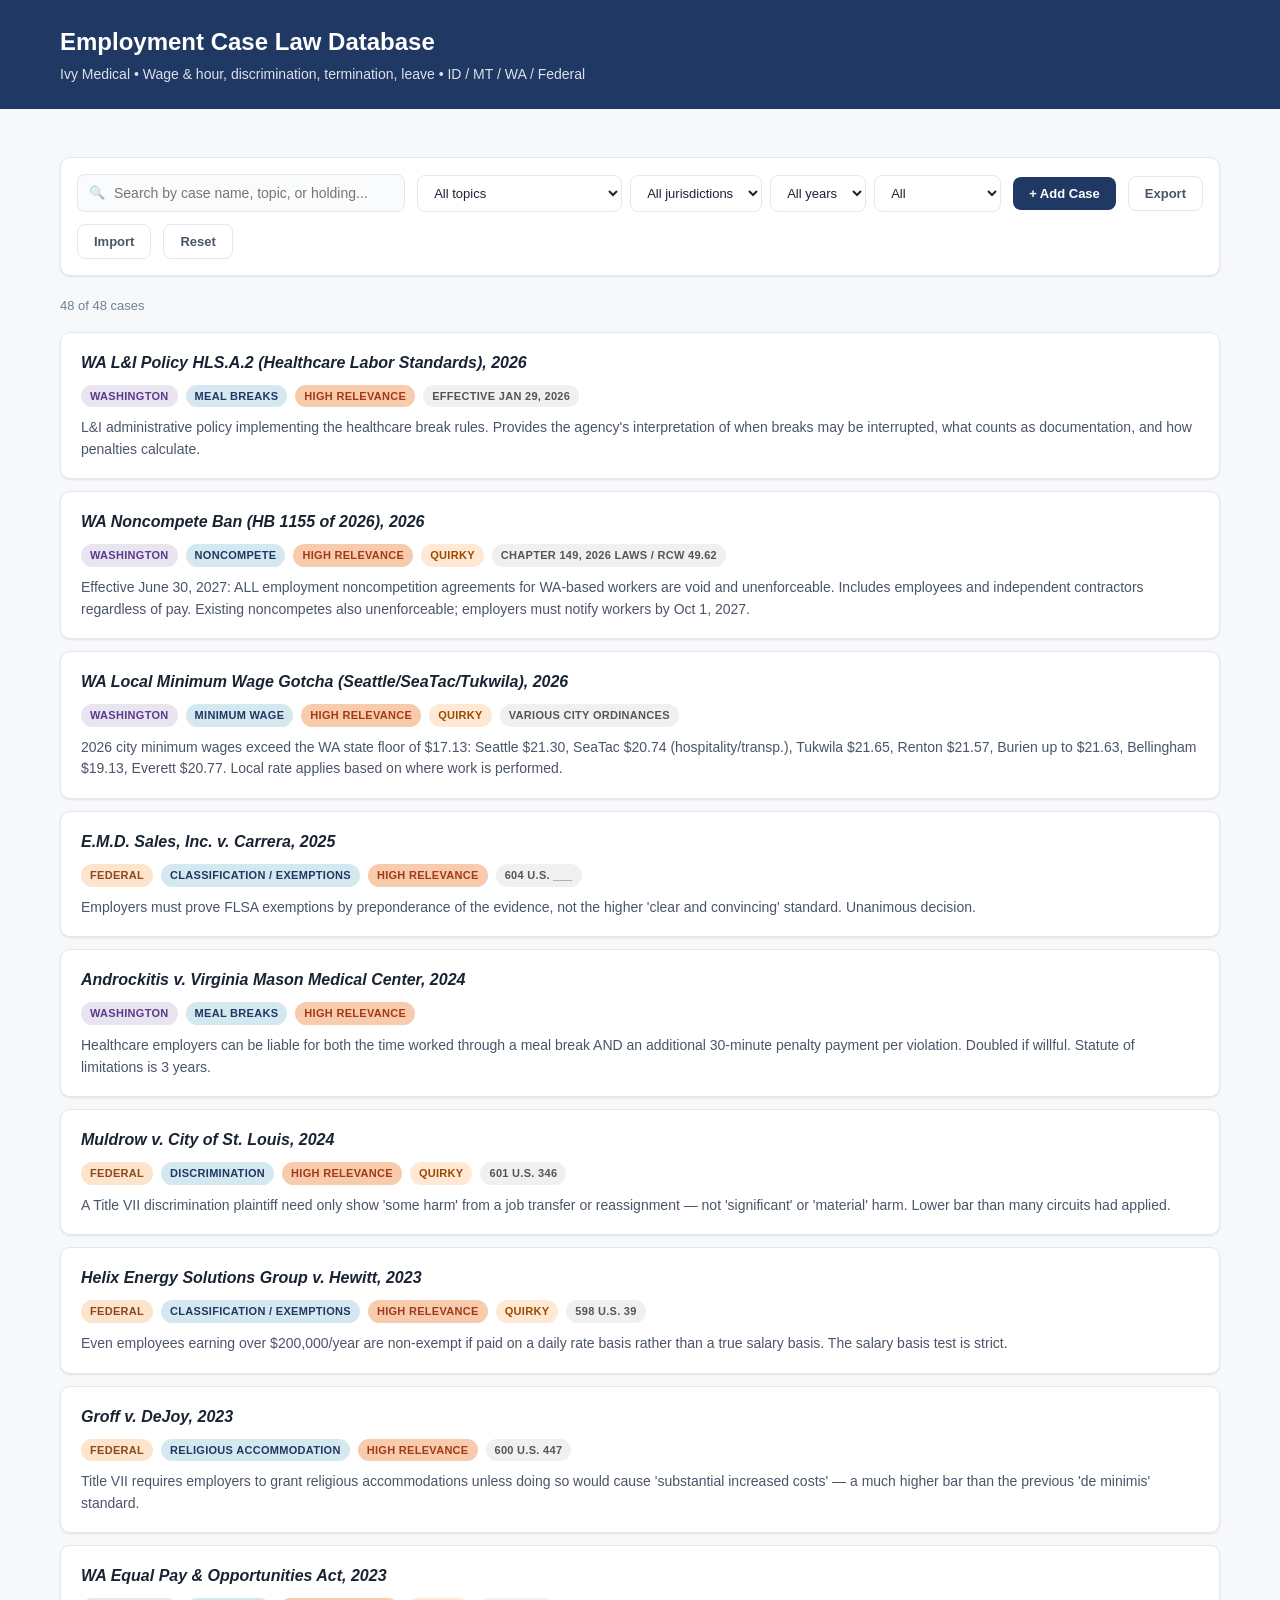
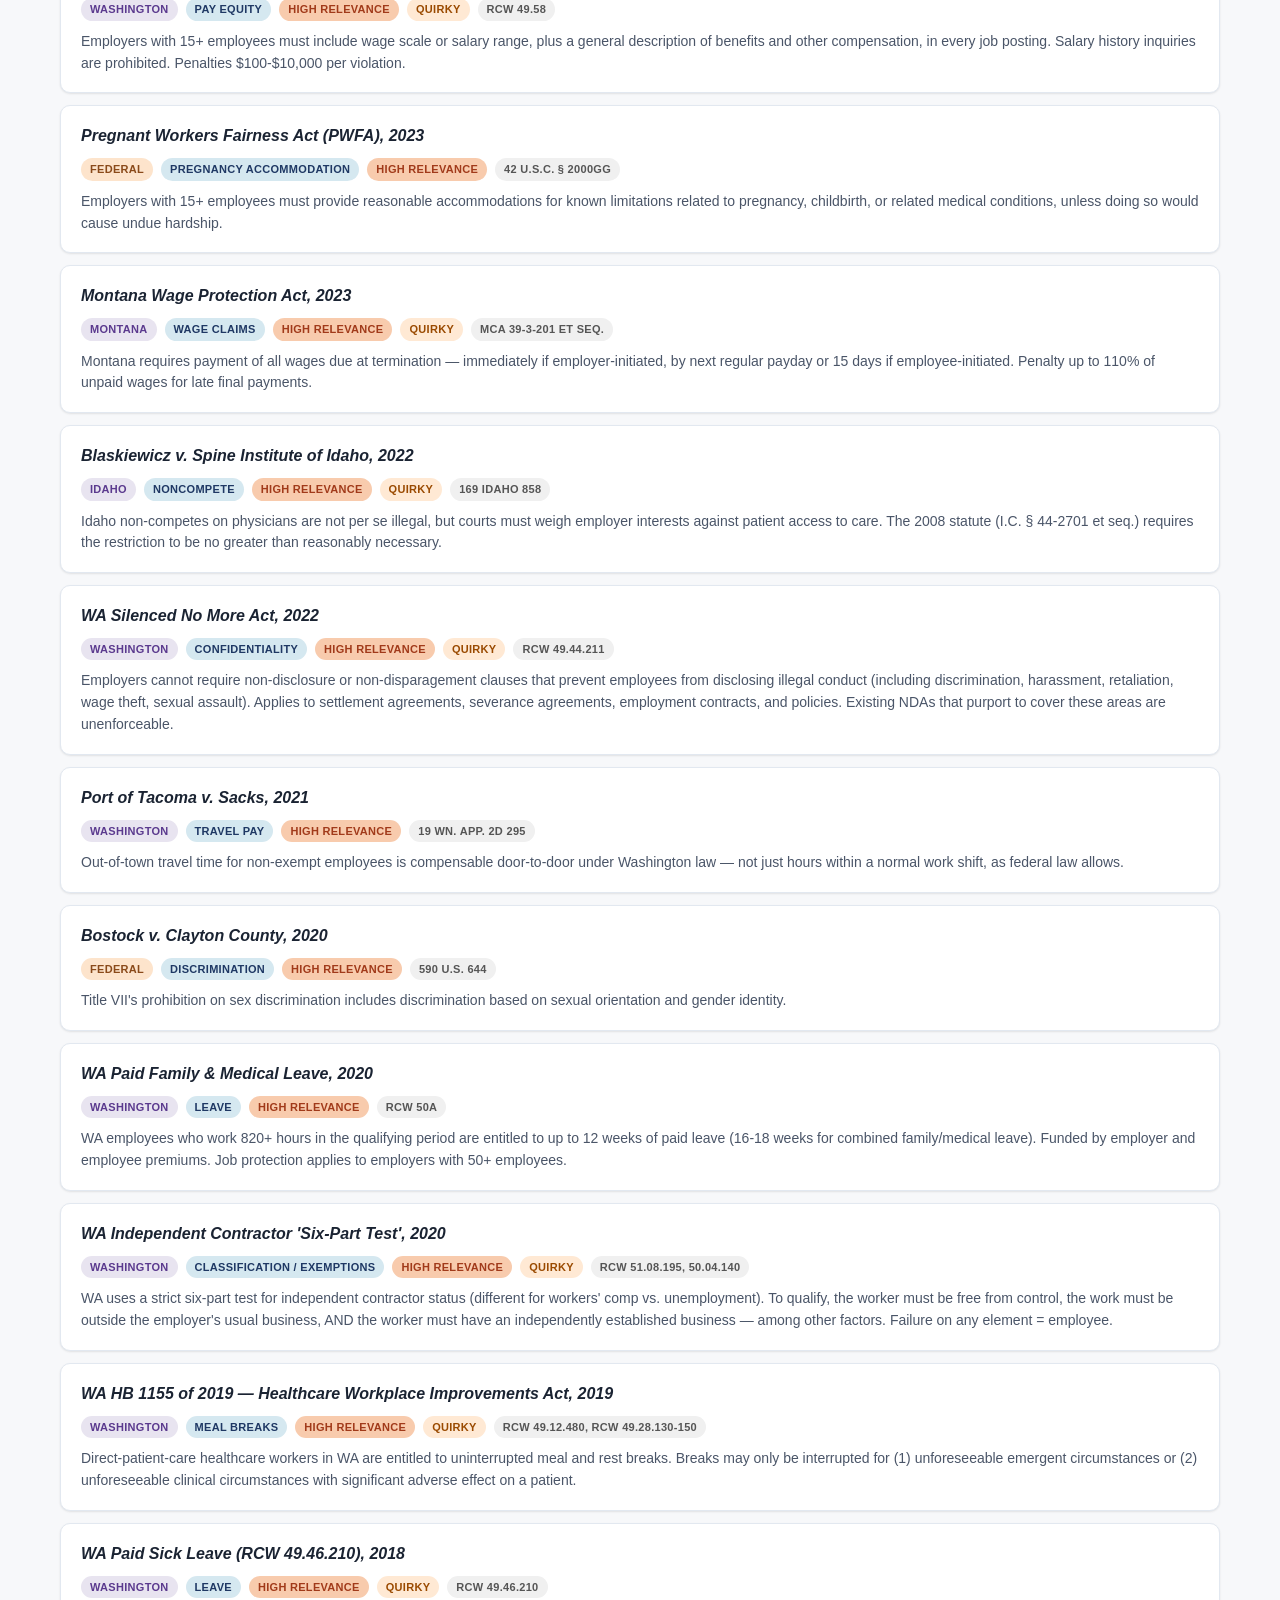
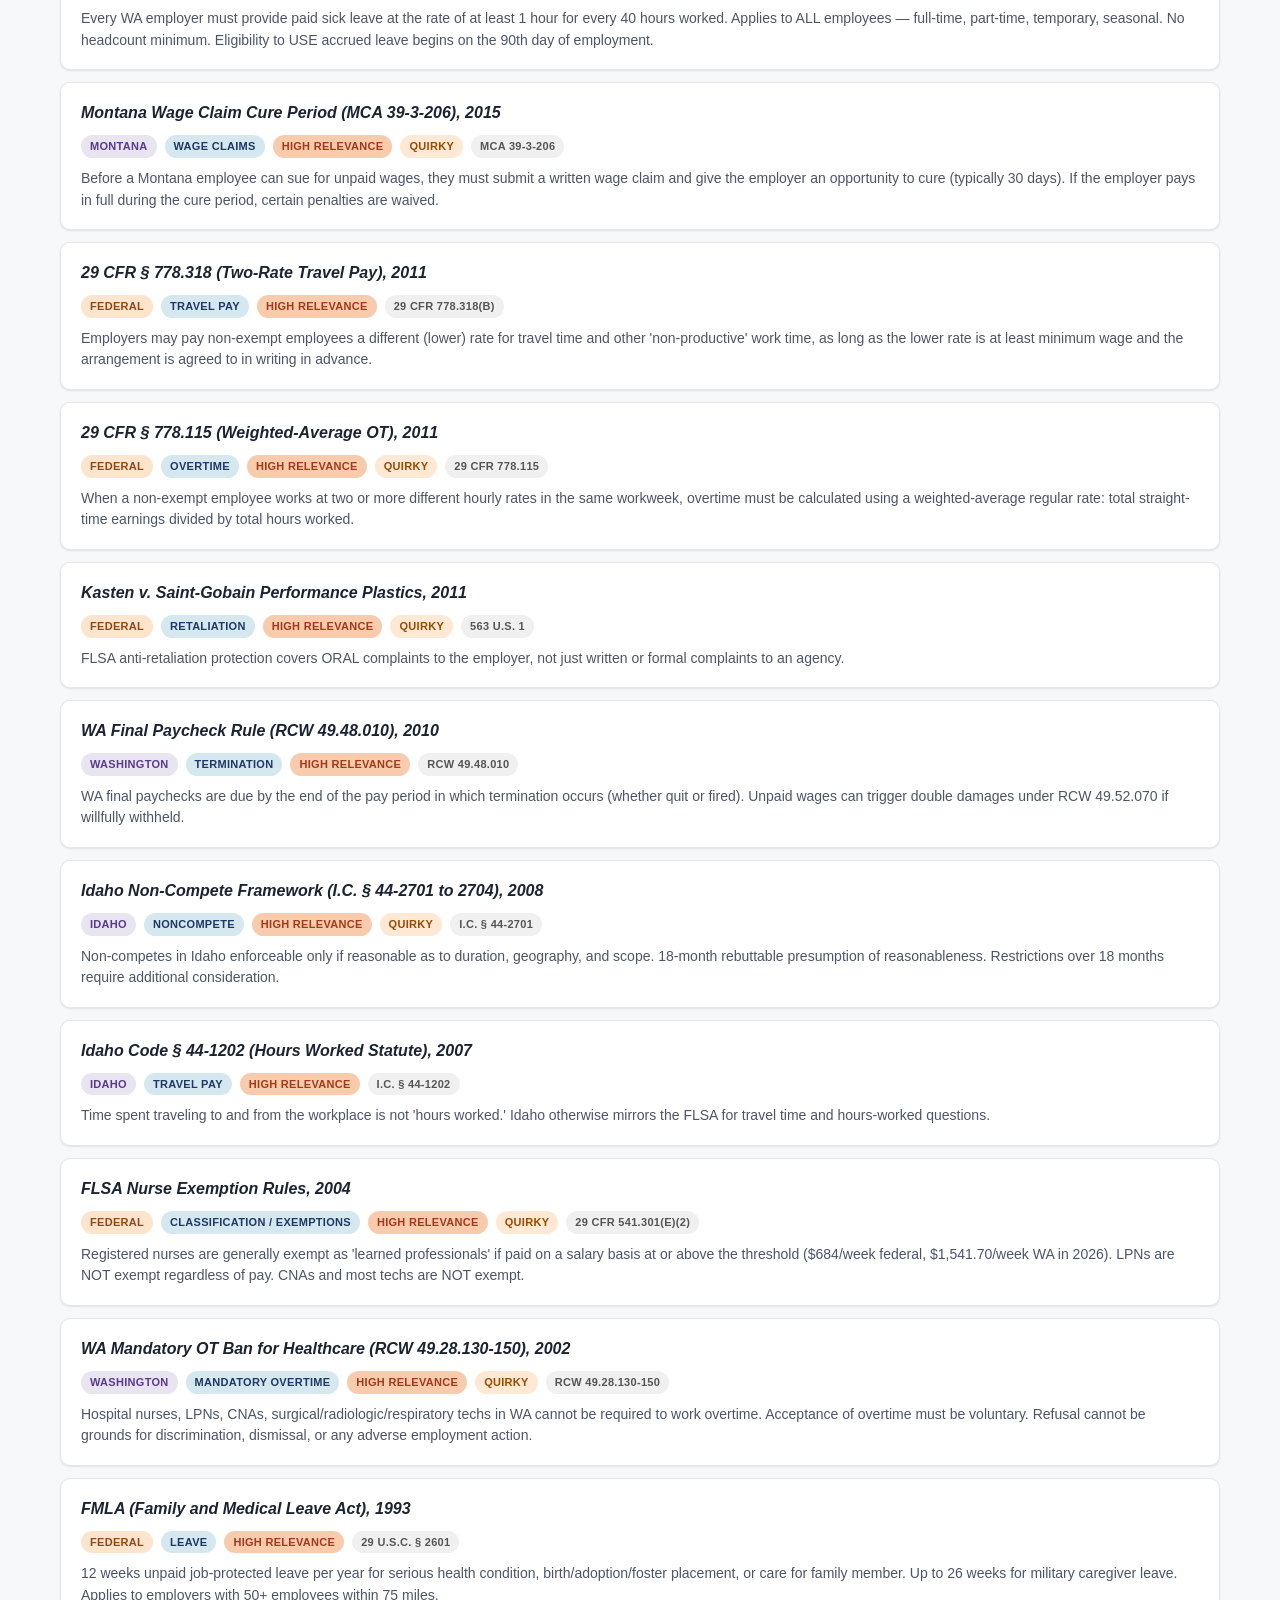
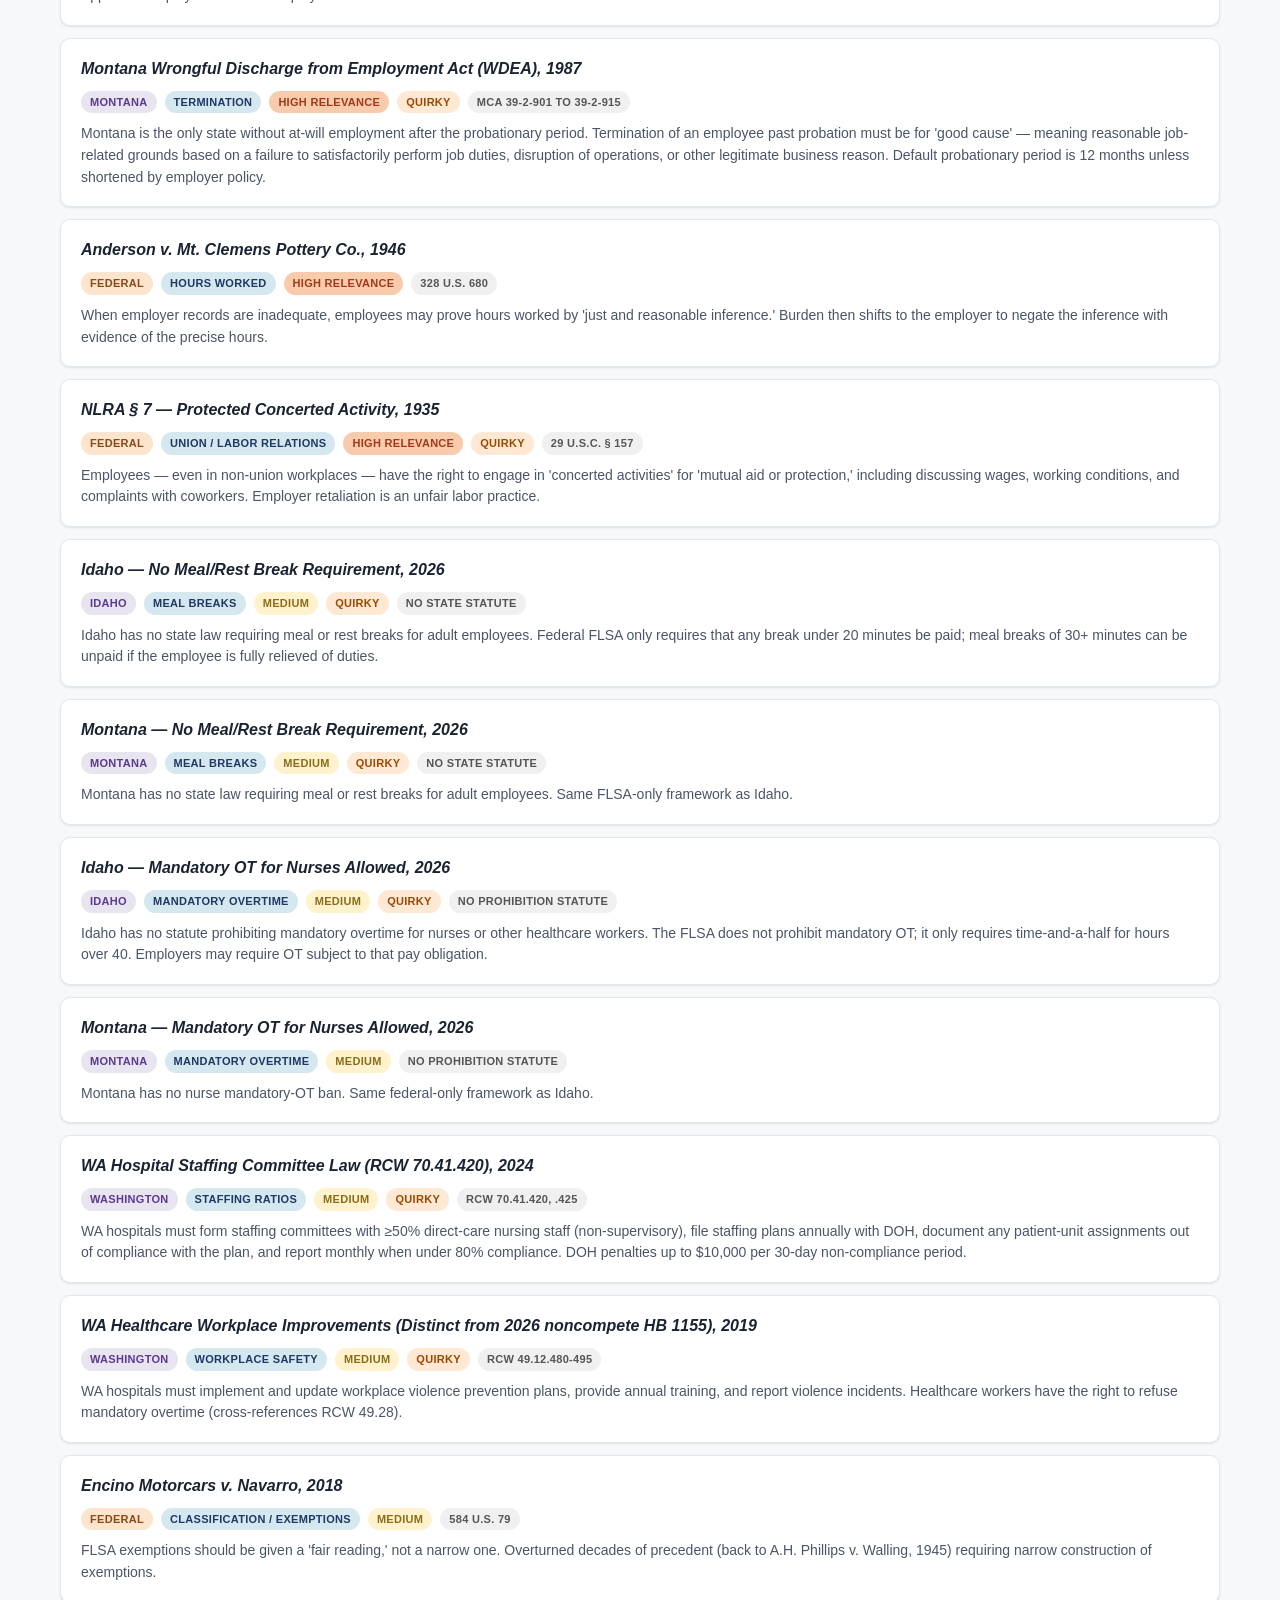
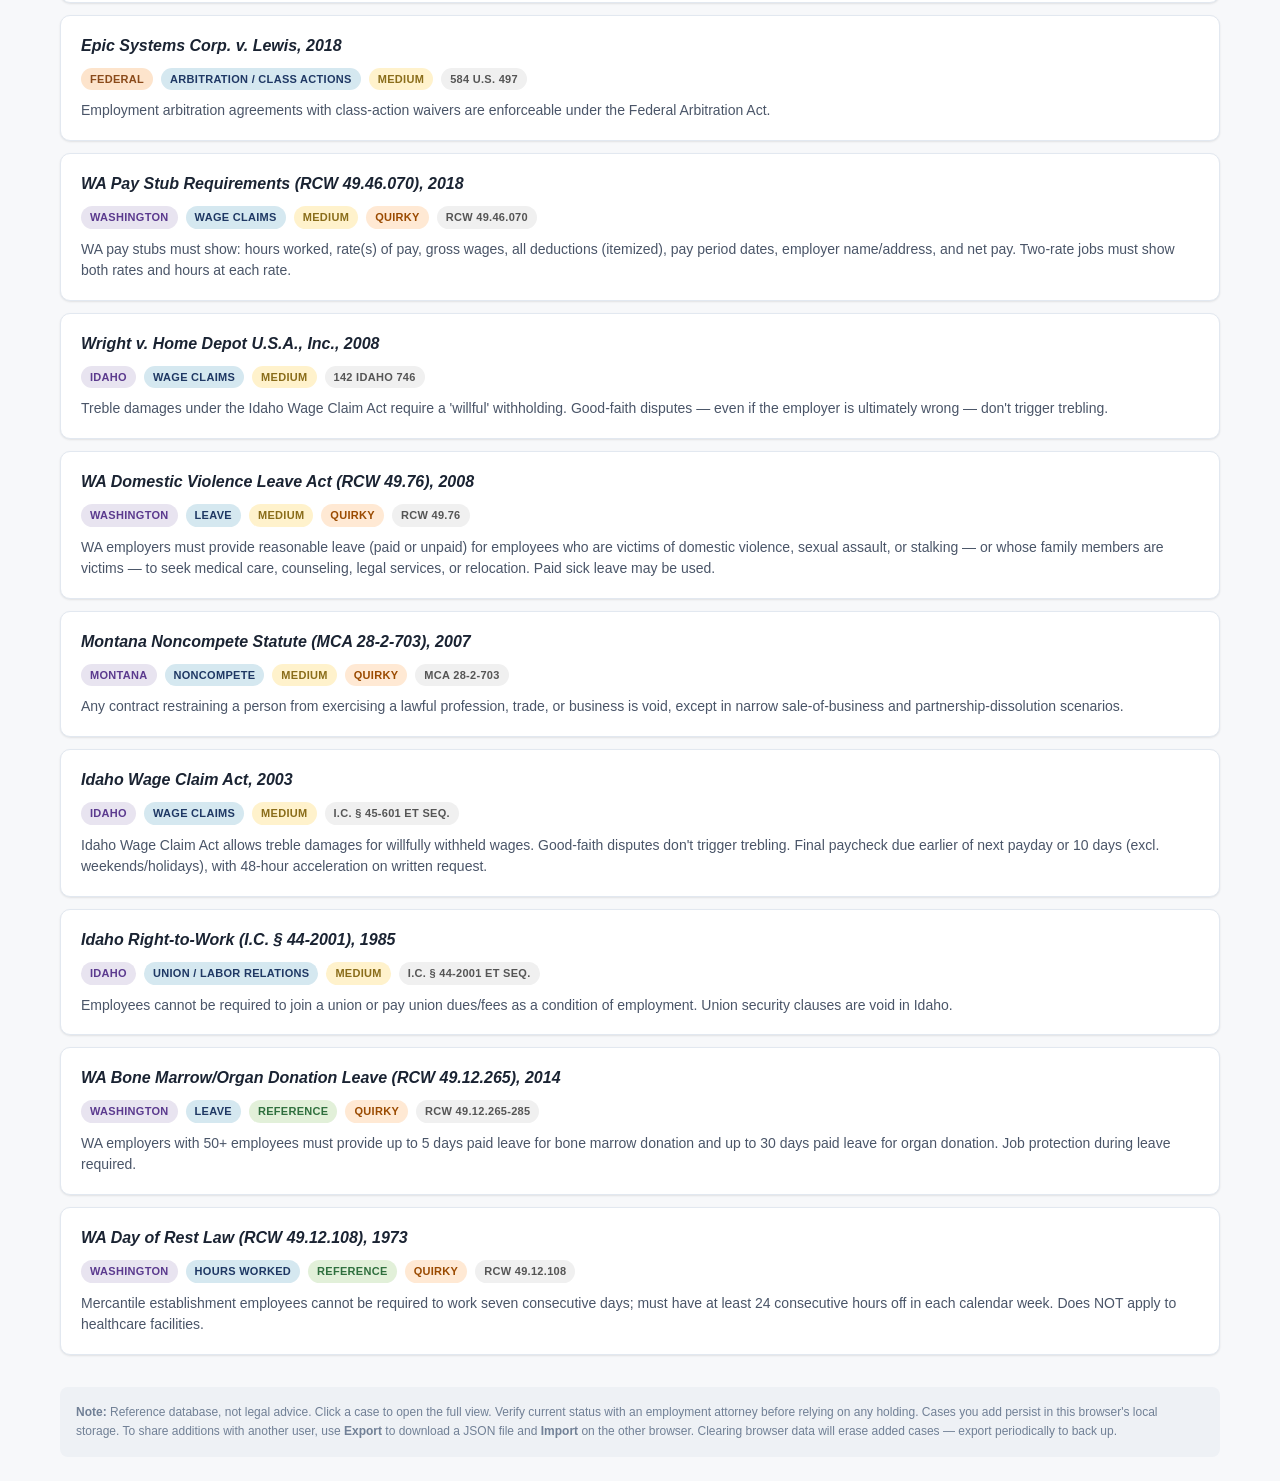
==== index.html @ deceefc1 "Add files via upload" ====
<!DOCTYPE html>
<html lang="en">
<head>
<meta charset="UTF-8" />
<meta name="viewport" content="width=device-width, initial-scale=1.0" />
<title>Employment Case Law Database — Ivy Medical</title>
<style>
  :root {
    --bg: #f7f8fa;
    --card: #ffffff;
    --ink: #1a2332;
    --ink-soft: #4a5568;
    --ink-mute: #718096;
    --border: #e2e8f0;
    --accent: #1f3864;
    --accent-soft: #d5e8f0;
    --green: #2f6f3e;
    --green-bg: #e2f0d9;
    --amber: #8a6d1a;
    --amber-bg: #fff2cc;
    --red: #a13a1a;
    --red-bg: #f8cbad;
    --purple: #5b3a8e;
    --purple-bg: #e8e4f0;
    --shadow: 0 1px 3px rgba(0,0,0,0.04), 0 1px 2px rgba(0,0,0,0.06);
  }
  * { box-sizing: border-box; }
  body { font-family: -apple-system, BlinkMacSystemFont, "Segoe UI", Roboto, sans-serif; margin: 0; padding: 0; background: var(--bg); color: var(--ink); line-height: 1.5; }
  .container { max-width: 1200px; margin: 0 auto; padding: 24px 20px; }
  header { background: var(--accent); color: white; padding: 24px 0; margin-bottom: 24px; }
  header .container { padding: 0 20px; }
  h1 { margin: 0 0 4px; font-size: 24px; font-weight: 700; }
  .subtitle { font-size: 14px; opacity: 0.85; margin: 0; }
  .toolbar { background: var(--card); border: 1px solid var(--border); border-radius: 10px; padding: 16px; margin-bottom: 20px; box-shadow: var(--shadow); display: flex; flex-wrap: wrap; gap: 12px; align-items: center; }
  .search-box { flex: 1 1 280px; position: relative; }
  .search-box input { width: 100%; padding: 10px 12px 10px 36px; border: 1px solid var(--border); border-radius: 8px; font-size: 14px; background: #fafbfc; }
  .search-box input:focus { outline: none; border-color: var(--accent); background: white; }
  .search-box::before { content: "🔍"; position: absolute; left: 12px; top: 50%; transform: translateY(-50%); font-size: 13px; opacity: 0.5; }
  .filter-group { display: flex; gap: 8px; flex-wrap: wrap; }
  .filter-group select { padding: 9px 12px; border: 1px solid var(--border); border-radius: 8px; font-size: 13px; background: white; cursor: pointer; color: var(--ink); }
  .btn { padding: 9px 16px; border: none; border-radius: 8px; font-size: 13px; font-weight: 600; cursor: pointer; }
  .btn-primary { background: var(--accent); color: white; }
  .btn-primary:hover { background: #2a4a7f; }
  .btn-ghost { background: transparent; color: var(--ink-soft); border: 1px solid var(--border); }
  .btn-ghost:hover { background: #f1f5f9; }
  .stats { color: var(--ink-mute); font-size: 13px; margin-bottom: 16px; }
  .cases-grid { display: grid; gap: 12px; }
  .case-card { background: var(--card); border: 1px solid var(--border); border-radius: 10px; padding: 18px 20px; box-shadow: var(--shadow); cursor: pointer; transition: all 0.15s; }
  .case-card:hover { border-color: var(--accent); transform: translateY(-1px); box-shadow: 0 4px 12px rgba(0,0,0,0.06); }
  .case-header { display: flex; justify-content: space-between; align-items: flex-start; gap: 12px; margin-bottom: 10px; }
  .case-name { font-weight: 700; font-size: 16px; color: var(--ink); font-style: italic; }
  .case-meta { display: flex; gap: 8px; flex-wrap: wrap; align-items: center; margin-bottom: 10px; }
  .tag { font-size: 11px; padding: 3px 9px; border-radius: 12px; font-weight: 600; background: var(--accent-soft); color: var(--accent); text-transform: uppercase; letter-spacing: 0.3px; }
  .tag.state { background: var(--purple-bg); color: var(--purple); }
  .tag.federal { background: #fde4cc; color: #8a4a1a; }
  .tag.year { background: #f0f0f0; color: #555; }
  .tag.relevance-high { background: var(--red-bg); color: var(--red); }
  .tag.relevance-med { background: var(--amber-bg); color: var(--amber); }
  .tag.relevance-low { background: var(--green-bg); color: var(--green); }
  .tag.quirky { background: #ffe9d4; color: #9a4a00; }
  .case-holding { color: var(--ink-soft); font-size: 14px; line-height: 1.55; }
  .empty-state { text-align: center; padding: 60px 20px; color: var(--ink-mute); }
  .empty-state h3 { margin: 0 0 8px; color: var(--ink-soft); }
  .footer-note { margin-top: 32px; padding: 16px; background: #eef1f5; border-radius: 8px; font-size: 12px; color: var(--ink-mute); line-height: 1.6; }

  /* DETAIL VIEW */
  .detail-page { display: none; background: var(--bg); min-height: 100vh; padding: 0 0 60px; }
  body.detail-mode .main-page { display: none; }
  body.detail-mode .detail-page { display: block; }
  .detail-header { background: var(--accent); color: white; padding: 20px 0; margin-bottom: 28px; }
  .detail-header .container { padding: 0 20px; }
  .back-btn { background: rgba(255,255,255,0.15); color: white; border: 1px solid rgba(255,255,255,0.3); padding: 8px 14px; border-radius: 7px; font-size: 13px; cursor: pointer; margin-bottom: 14px; }
  .back-btn:hover { background: rgba(255,255,255,0.25); }
  .detail-title { font-size: 26px; font-weight: 700; margin: 0 0 4px; font-style: italic; }
  .detail-subtitle { font-size: 14px; opacity: 0.85; margin: 0; }
  .detail-content { max-width: 880px; margin: 0 auto; padding: 0 20px; }
  .detail-meta { display: flex; gap: 8px; flex-wrap: wrap; margin-bottom: 24px; }
  .detail-section { background: white; border: 1px solid var(--border); border-radius: 10px; padding: 20px 24px; margin-bottom: 16px; box-shadow: var(--shadow); }
  .detail-section h3 { margin: 0 0 12px; font-size: 13px; font-weight: 700; color: var(--accent); text-transform: uppercase; letter-spacing: 0.6px; }
  .detail-section p { margin: 0 0 12px; line-height: 1.65; color: var(--ink); }
  .detail-section p:last-child { margin-bottom: 0; }
  .detail-section.application { border-left: 4px solid var(--accent); }
  .checklist { list-style: none; padding: 0; margin: 0; }
  .checklist li { padding: 8px 0 8px 28px; position: relative; line-height: 1.55; border-bottom: 1px solid #f0f2f5; }
  .checklist li:last-child { border-bottom: none; }
  .checklist.dos li::before { content: "✓"; position: absolute; left: 4px; top: 8px; color: var(--green); font-weight: 700; font-size: 16px; }
  .checklist.donts li::before { content: "✗"; position: absolute; left: 4px; top: 8px; color: var(--red); font-weight: 700; font-size: 16px; }
  .two-col { display: grid; grid-template-columns: 1fr 1fr; gap: 16px; }
  .two-col .detail-section { margin-bottom: 0; }
  .related-cases { display: flex; flex-wrap: wrap; gap: 8px; }
  .related-cases a { display: inline-block; padding: 6px 12px; background: var(--accent-soft); color: var(--accent); border-radius: 16px; text-decoration: none; font-size: 13px; cursor: pointer; }
  .related-cases a:hover { background: var(--accent); color: white; }
  .last-reviewed { font-size: 12px; color: var(--ink-mute); margin-top: 8px; font-style: italic; }
  .detail-actions { display: flex; gap: 8px; margin-top: 20px; padding-top: 20px; border-top: 1px solid var(--border); }

  /* Modal (for add/edit) */
  .modal-backdrop { position: fixed; inset: 0; background: rgba(20, 30, 50, 0.5); display: none; align-items: center; justify-content: center; z-index: 100; padding: 20px; }
  .modal-backdrop.show { display: flex; }
  .modal { background: white; border-radius: 12px; max-width: 720px; width: 100%; max-height: 90vh; overflow-y: auto; padding: 28px; box-shadow: 0 20px 60px rgba(0,0,0,0.3); }
  .modal h2 { margin: 0 0 4px; font-size: 20px; }
  .modal .modal-subtitle { color: var(--ink-mute); font-size: 13px; margin-bottom: 20px; }
  .form-row { margin-bottom: 14px; }
  .form-row label { display: block; font-size: 12px; font-weight: 600; text-transform: uppercase; letter-spacing: 0.3px; color: var(--ink-mute); margin-bottom: 5px; }
  .form-row input, .form-row select, .form-row textarea { width: 100%; padding: 9px 12px; border: 1px solid var(--border); border-radius: 7px; font-size: 14px; font-family: inherit; background: #fafbfc; }
  .form-row textarea { resize: vertical; min-height: 70px; }
  .form-row-double { display: grid; grid-template-columns: 1fr 1fr; gap: 12px; }
  .modal-actions { display: flex; gap: 8px; justify-content: flex-end; margin-top: 20px; }

  @media (max-width: 700px) {
    .toolbar { flex-direction: column; align-items: stretch; }
    .filter-group { width: 100%; }
    .filter-group select { flex: 1; }
    .form-row-double { grid-template-columns: 1fr; }
    .two-col { grid-template-columns: 1fr; }
  }
</style>
</head>
<body>

<div class="main-page">
  <header>
    <div class="container">
      <h1>Employment Case Law Database</h1>
      <p class="subtitle">Ivy Medical • Wage &amp; hour, discrimination, termination, leave • ID / MT / WA / Federal</p>
    </div>
  </header>

  <div class="container">
    <div class="toolbar">
      <div class="search-box">
        <input id="searchInput" type="text" placeholder="Search by case name, topic, or holding..." />
      </div>
      <div class="filter-group">
        <select id="filterTopic"><option value="">All topics</option></select>
        <select id="filterJurisdiction">
          <option value="">All jurisdictions</option>
          <option value="Federal">Federal</option>
          <option value="Washington">Washington</option>
          <option value="Idaho">Idaho</option>
          <option value="Montana">Montana</option>
        </select>
        <select id="filterYear"><option value="">All years</option></select>
        <select id="filterQuirky">
          <option value="">All</option>
          <option value="quirky">Quirky only</option>
          <option value="not-quirky">Standard only</option>
        </select>
      </div>
      <button class="btn btn-primary" onclick="openAddModal()">+ Add Case</button>
      <button class="btn btn-ghost" onclick="exportCases()" title="Download all cases as JSON">Export</button>
      <button class="btn btn-ghost" onclick="document.getElementById('importFile').click()" title="Import cases from a JSON file">Import</button>
      <input type="file" id="importFile" accept=".json,application/json" style="display:none" onchange="handleImportFile(event)" />
      <button class="btn btn-ghost" onclick="resetFilters()">Reset</button>
    </div>

    <div class="stats" id="stats"></div>
    <div class="cases-grid" id="casesGrid"></div>

    <div class="footer-note">
      <strong>Note:</strong> Reference database, not legal advice. Click a case to open the full view. Verify current status with an employment attorney before relying on any holding. Cases you add persist in this browser's local storage. To share additions with another user, use <strong>Export</strong> to download a JSON file and <strong>Import</strong> on the other browser. Clearing browser data will erase added cases — export periodically to back up.
    </div>
  </div>
</div>

<!-- DETAIL VIEW -->
<div class="detail-page" id="detailPage">
  <div class="detail-header">
    <div class="container">
      <button class="back-btn" onclick="closeDetail()">← Back to list</button>
      <h1 class="detail-title" id="detailTitle"></h1>
      <p class="detail-subtitle" id="detailSubtitle"></p>
    </div>
  </div>
  <div class="detail-content" id="detailContent"></div>
</div>

<!-- Add/Edit modal -->
<div class="modal-backdrop" id="modalBackdrop">
  <div class="modal">
    <h2 id="modalTitle">Add a case</h2>
    <p class="modal-subtitle">Required fields marked with *. Detailed sections (facts, reasoning, application, do's/don'ts) can be added later.</p>
    <div class="form-row"><label>Case name *</label><input id="f-name" type="text" /></div>
    <div class="form-row-double">
      <div class="form-row"><label>Year</label><input id="f-year" type="number" min="1900" max="2100" /></div>
      <div class="form-row"><label>Citation</label><input id="f-cite" type="text" /></div>
    </div>
    <div class="form-row-double">
      <div class="form-row"><label>Jurisdiction</label><select id="f-jurisdiction"><option>Federal</option><option>Washington</option><option>Idaho</option><option>Montana</option><option>Other</option></select></div>
      <div class="form-row"><label>Court</label><input id="f-court" type="text" /></div>
    </div>
    <div class="form-row-double">
      <div class="form-row"><label>Topic</label><input id="f-topic" type="text" list="topicList" /><datalist id="topicList"></datalist></div>
      <div class="form-row"><label>Relevance</label><select id="f-relevance"><option value="high">High</option><option value="med" selected>Medium</option><option value="low">Low</option></select></div>
    </div>
    <div class="form-row"><label>Holding (short summary) *</label><textarea id="f-holding"></textarea></div>
    <div class="form-row"><label>Facts (what happened)</label><textarea id="f-facts"></textarea></div>
    <div class="form-row"><label>Reasoning (why the court ruled this way)</label><textarea id="f-reasoning"></textarea></div>
    <div class="form-row"><label>Application to Ivy Medical</label><textarea id="f-application"></textarea></div>
    <div class="form-row"><label>Do's (one per line)</label><textarea id="f-dos" placeholder="Document time entries&#10;Train managers&#10;..."></textarea></div>
    <div class="form-row"><label>Don'ts (one per line)</label><textarea id="f-donts"></textarea></div>
    <div class="modal-actions">
      <button class="btn btn-ghost" onclick="closeModal()">Cancel</button>
      <button class="btn btn-primary" onclick="saveCase()">Save case</button>
    </div>
  </div>
</div>

<script>
const SEED_CASES = [
  {
    "id": "sacks-2021",
    "name": "Port of Tacoma v. Sacks",
    "year": 2021,
    "cite": "19 Wn. App. 2d 295",
    "jurisdiction": "Washington",
    "court": "WA Court of Appeals, Div. 2",
    "topic": "Travel Pay",
    "relevance": "high",
    "quirky": false,
    "holding": "Out-of-town travel time for non-exempt employees is compensable door-to-door under Washington law \u2014 not just hours within a normal work shift, as federal law allows.",
    "facts": "Sacks, a non-exempt employee of the Port of Tacoma, was sent on out-of-town business travel. The Port paid him only for travel time that fell within his normal work hours, following the federal FLSA rule. Sacks sued, arguing that Washington's hours-worked regulation required pay for all travel time, regardless of when it occurred. WA L&I had issued Administrative Policy ES.C.2 in July 2021 taking the same position.",
    "reasoning": "The court applied WAC 296-126-002(8), Washington's definition of 'hours worked,' which requires three factors: (1) the employee is authorized or required by the employer, (2) to be on duty, (3) on the employer's premises or at a prescribed workplace. The court found all three met when the Port chose the travel mode, purchased the plane tickets, and required the trip. The court deferred to L&I's interpretation of its own regulation, noting Washington's 'long and proud history of being a pioneer in the protection of employee rights.' The court explicitly rejected the federal rule that limits compensable travel to normal working hours.",
    "application": "For Ivy Medical, this is the single most important case for any WA-bound travel. When a travel nurse flies, drives, or rides to a Washington assignment, EVERY hour from their front door to the worksite is compensable \u2014 including airport waiting time, layovers (if not bona fide meal periods), and post-flight ground transit. The federal rule (compensable only within normal work hours) does NOT apply when work is performed in WA. This is why the $20/hr travel rate exists: paying clinical rate for 12+ hours of door-to-door transit would be punishing. The travel rate has to clear WA's $17.13 minimum wage (or higher local rates), but otherwise the structure is legal.",
    "relatedCases": [
      "idaho-44-1202",
      "flsa-778-318",
      "anderson-mt-clemens-1946",
      "wa-paystub-rcw-49-46-070"
    ],
    "dos": [
      "Track every hour of WA-bound travel from the employee's front door to the worksite",
      "Pay travel hours at the agreed travel rate (currently $20/hr) per the written wage agreement",
      "Calculate overtime using the weighted-average method when the workweek crosses 40 hours",
      "Apply WA rules to the entire trip when work is performed in WA \u2014 even portions through ID or MT"
    ],
    "donts": [
      "Don't apply the federal rule (within normal work hours only) to any WA work assignment",
      "Don't exclude airport waiting time, transfer time, or 'time between' segments",
      "Don't treat WA travel like Idaho or Montana travel \u2014 the rules are fundamentally different",
      "Don't rely on the employee being 'on personal time' during travel \u2014 the trip itself is hours worked"
    ]
  },
  {
    "id": "idaho-44-1202",
    "name": "Idaho Code \u00a7 44-1202 (Hours Worked Statute)",
    "year": 2007,
    "cite": "I.C. \u00a7 44-1202",
    "jurisdiction": "Idaho",
    "court": "Idaho Legislature",
    "topic": "Travel Pay",
    "relevance": "high",
    "quirky": false,
    "holding": "Time spent traveling to and from the workplace is not 'hours worked.' Idaho otherwise mirrors the FLSA for travel time and hours-worked questions.",
    "facts": "Idaho enacted I.C. \u00a7 44-1202 to define 'hours worked' under state wage law. The statute explicitly excludes commute time and certain pre-/post-shift activities (changing clothes, showering, retrieving tools) from hours worked when industry practice has not treated them as paid time. Idaho has not enacted any state-specific rule expanding travel-time compensability beyond the federal FLSA baseline.",
    "reasoning": "The Idaho legislature took the federal Portal-to-Portal Act framework and codified it in state law. The deliberate choice not to expand on FLSA leaves Idaho as one of the most employer-friendly states for travel-time analysis. The statute does not address out-of-town travel directly, so the FLSA rules govern \u2014 meaning travel as a passenger outside normal work hours is generally not compensable.",
    "application": "For Ivy Medical Idaho assignments, the federal rule applies. A travel nurse driving from Boise to an Idaho clinic does NOT have to be paid for the commute. For overnight out-of-town travel within Idaho or to another non-WA state, only travel hours that fall within the employee's normal working hours are compensable when they're a passenger. Time spent driving themselves is always compensable. This is dramatically less expensive than the Washington rule and is the baseline for most of Ivy Medical's domestic-state travel.",
    "relatedCases": [
      "sacks-2021",
      "flsa-778-318",
      "idaho-wage-claim",
      "anderson-mt-clemens-1946"
    ],
    "dos": [
      "Apply the FLSA out-of-town rule for travel within Idaho: paid only within normal work hours when employee is a passenger",
      "Always pay for time the employee spends driving themselves",
      "Pay for travel between worksites during the workday",
      "Document the employee's normal work hours so the analysis is verifiable"
    ],
    "donts": [
      "Don't pay door-to-door for Idaho travel \u2014 that's the Washington rule",
      "Don't assume Idaho law mirrors Washington just because they're neighbors",
      "Don't forget that self-driving is always paid, regardless of the hour"
    ]
  },
  {
    "id": "flsa-778-318",
    "name": "29 CFR \u00a7 778.318 (Two-Rate Travel Pay)",
    "year": 2011,
    "cite": "29 CFR 778.318(b)",
    "jurisdiction": "Federal",
    "court": "U.S. Dept. of Labor",
    "topic": "Travel Pay",
    "relevance": "high",
    "quirky": false,
    "holding": "Employers may pay non-exempt employees a different (lower) rate for travel time and other 'non-productive' work time, as long as the lower rate is at least minimum wage and the arrangement is agreed to in writing in advance.",
    "facts": "The Department of Labor's interpretive regulation under the FLSA addresses how employers can structure pay for time that is compensable but not productive work \u2014 including travel time, training time, and waiting time. The regulation allows a separate, lower rate for such time, provided certain procedural requirements are met.",
    "reasoning": "DOL recognized that requiring full-rate pay for time spent in transit creates a disincentive to assign travel and inflates labor costs for non-productive hours. The regulation balances that against worker protection by requiring (1) a written agreement signed in advance of the work, (2) a rate that meets or exceeds the applicable minimum wage, (3) proper overtime calculation using the weighted-average method, and (4) accurate separate tracking of the hours at each rate.",
    "application": "This regulation is the legal foundation for Ivy Medical's $20/hr travel rate structure. Every travel nurse who is being paid the dual-rate arrangement needs a signed written wage agreement BEFORE any travel takes place. The agreement should state the clinical rate, the $20 travel rate, what qualifies as 'travel time,' and reference 29 CFR 778.318(b). Without that written agreement, the lower rate doesn't hold up in a wage claim. Paylocity needs a separate earn code (e.g., 'TRVL') so travel hours show up separately on pay stubs.",
    "relatedCases": [
      "flsa-778-115",
      "sacks-2021",
      "idaho-44-1202",
      "wa-paystub-rcw-49-46-070",
      "anderson-mt-clemens-1946"
    ],
    "dos": [
      "Use a written wage agreement signed by the employee before the first travel assignment",
      "Set the travel rate at or above the applicable state/city minimum wage",
      "Track clinical and travel hours separately in Paylocity with distinct earn codes",
      "Reference 29 CFR 778.318(b) in the wage agreement to make the legal basis clear"
    ],
    "donts": [
      "Don't implement the dual rate without a written agreement \u2014 verbal agreements don't satisfy the regulation",
      "Don't pay below state/local minimum wage for travel hours (WA cities can be $19-22)",
      "Don't lump travel hours into the regular hours total \u2014 they must be separately tracked"
    ]
  },
  {
    "id": "flsa-778-115",
    "name": "29 CFR \u00a7 778.115 (Weighted-Average OT)",
    "year": 2011,
    "cite": "29 CFR 778.115",
    "jurisdiction": "Federal",
    "court": "U.S. Dept. of Labor",
    "topic": "Overtime",
    "relevance": "high",
    "quirky": true,
    "holding": "When a non-exempt employee works at two or more different hourly rates in the same workweek, overtime must be calculated using a weighted-average regular rate: total straight-time earnings divided by total hours worked.",
    "facts": "DOL's interpretive regulation under FLSA addresses the math problem created by multi-rate pay structures. If an employee earns $50/hr for some hours and $20/hr for others in a week with overtime, the law has to decide which rate (or what blend) determines the overtime premium.",
    "reasoning": "The regulation prevents employers from gaming the system by assigning all overtime hours to the lower rate. The weighted-average method ensures the overtime premium reflects the actual mix of work the employee did that week. The math: add all straight-time earnings, divide by total hours worked, that's the regular rate. Overtime premium = 0.5 \u00d7 regular rate \u00d7 OT hours. Pay = (straight-time total) + (overtime premium).",
    "application": "This is the most common trap in Ivy Medical's dual-rate structure. Cannot pay overtime at 1.5 \u00d7 $20 for travel hours, even if all the overtime happened to fall during travel. Example: 36 clinical hours at $50 + 14 travel hours at $20 = $2,080 straight-time, \u00f7 50 hours = $41.60 regular rate. OT premium = 0.5 \u00d7 $41.60 \u00d7 10 OT hours = $208. Total weekly pay = $2,288. Paying $20 \u00d7 1.5 \u00d7 10 = $300 instead would underpay by $158 and create wage-claim exposure (potentially doubled under WA, trebled under Idaho). Paylocity must be configured to use the weighted-average method when both earn codes are present in the same week. Verify this in setup, then spot-check pay stubs.",
    "relatedCases": [
      "flsa-778-318",
      "sacks-2021",
      "wa-paystub-rcw-49-46-070",
      "anderson-mt-clemens-1946",
      "kasten-2011"
    ],
    "dos": [
      "Configure Paylocity to use weighted-average overtime when two earn codes appear in the same week",
      "Audit pay stubs periodically to confirm OT was calculated correctly for mixed-rate weeks",
      "Document the math on at least one example trip per quarter as a sanity check",
      "Train whoever runs payroll review on what weighted-average OT should look like"
    ],
    "donts": [
      "Don't pay OT at 1.5 \u00d7 $20 for travel hours when clinical work also occurred that week",
      "Don't assume Paylocity defaults are correct \u2014 verify the setting is on",
      "Don't use an 'alternative' OT method (like 1.5x rate-in-effect) without a separate written agreement",
      "Don't ignore mixed-rate weeks because they're 'rare' \u2014 those are exactly the audit targets"
    ]
  },
  {
    "id": "androckitis-2024",
    "name": "Androckitis v. Virginia Mason Medical Center",
    "year": 2024,
    "cite": "",
    "jurisdiction": "Washington",
    "court": "WA Court of Appeals",
    "topic": "Meal Breaks",
    "relevance": "high",
    "quirky": false,
    "holding": "Healthcare employers can be liable for both the time worked through a meal break AND an additional 30-minute penalty payment per violation. Doubled if willful. Statute of limitations is 3 years.",
    "facts": "Virginia Mason Medical Center had a policy that allowed nurses to clock back in to record interrupted meal breaks but did not automatically compensate them for the missed break itself. The plaintiff and a class of nurses argued they should be paid both for the time they worked during the break AND a 30-minute penalty for the missed break.",
    "reasoning": "The WA Court of Appeals construed RCW 49.12.480 (the Healthcare Workplace Improvements Act) strictly. The statute requires uninterrupted meal breaks for direct-patient-care workers and provides two separate remedies: (1) pay for time actually worked during the missed break, AND (2) pay for the 30-minute period itself as a penalty. The court rejected the hospital's argument that paying for the worked time alone satisfied the law. The court also affirmed that willful violations trigger doubling under RCW 49.52.070.",
    "application": "For Ivy Medical's WA-based clinical staff, this case sets the exposure ceiling. One missed meal break = up to 60 minutes of pay (30 worked + 30 penalty), doubled to 120 minutes if willful. Over a 3-year lookback for a class of nurses, this adds up fast. If Ivy Medical operates direct-patient-care services in WA, the practical answer is: ensure breaks happen, document any that don't, and pay both the worked time and the penalty automatically. Don't make employees fight for the penalty \u2014 it's an exposure multiplier. Coordinate with Paylocity to set up an earn code for missed-break penalty pay.",
    "relatedCases": [
      "wa-hls-a2",
      "wa-hb-1155-breaks-2019",
      "wa-paystub-rcw-49-46-070",
      "kasten-2011"
    ],
    "dos": [
      "Track every meal break taken and missed in real time, not after the fact",
      "Auto-pay the missed-break penalty when a break is missed \u2014 don't wait for a complaint",
      "Document the unforeseeable emergent or clinical circumstance when a break is interrupted",
      "Train managers that 'we're too busy' is NOT a lawful reason to skip breaks"
    ],
    "donts": [
      "Don't have a 'breaks are voluntary' or 'employee chose to skip' policy \u2014 courts read these as willful",
      "Don't pay only for worked time when a break is missed \u2014 that's the Virginia Mason mistake",
      "Don't assume small numbers \u2014 3 years of violations across a clinical team is six-figure exposure",
      "Don't ignore the 'willful' doubling provision \u2014 it's the difference between manageable and catastrophic"
    ]
  },
  {
    "id": "wa-hb-1155-breaks-2019",
    "name": "WA HB 1155 of 2019 \u2014 Healthcare Workplace Improvements Act",
    "year": 2019,
    "cite": "RCW 49.12.480, RCW 49.28.130-150",
    "jurisdiction": "Washington",
    "court": "WA Legislature",
    "topic": "Meal Breaks",
    "relevance": "high",
    "quirky": true,
    "holding": "Direct-patient-care healthcare workers in WA are entitled to uninterrupted meal and rest breaks. Breaks may only be interrupted for (1) unforeseeable emergent circumstances or (2) unforeseeable clinical circumstances with significant adverse effect on a patient.",
    "facts": "The WA Legislature passed HB 1155 in 2019 to address the well-documented pattern of healthcare workers \u2014 particularly nurses \u2014 being denied breaks due to chronic understaffing. The bill expanded mandatory overtime protections (RCW 49.28) and added strict meal/rest break requirements for direct-patient-care workers (RCW 49.12.480).",
    "reasoning": "The legislature found that habitual interruption of nurse breaks was harming both patient safety and worker retention. The statute defines narrow exceptions \u2014 only TRUE emergencies justify interrupting a break, and the employer bears the burden of documenting that an exception applies. Routine 'busy day' staffing pressure is explicitly NOT an emergent circumstance.",
    "application": "If Ivy Medical operates direct-patient-care services in WA (clinic, urgent care, hospital department, home health), this statute applies. Every break has to be uninterrupted unless an exception is documented. If Ivy Medical operates only administrative or non-direct-care WA services, this statute does not apply \u2014 but WA's general break law (RCW 49.12.187) still requires breaks for all workers. NOTE: The 2019 HB 1155 is different from the 2026 HB 1155 (noncompete ban) \u2014 same bill number, totally different topic. Easy source of confusion.",
    "relatedCases": [
      "androckitis-2024",
      "wa-hls-a2",
      "wa-rcw-49-28",
      "wa-keep-wa-working-2019"
    ],
    "dos": [
      "Apply the uninterrupted-break rule to anyone in direct patient care in WA",
      "Document the specific emergent or clinical reason for any interrupted break",
      "Train clinical leads on what does and does not qualify as an exception",
      "Cross-reference with the mandatory-OT ban \u2014 same statute family, both apply"
    ],
    "donts": [
      "Don't treat 'we were short-staffed' as an emergent circumstance \u2014 it's a planning failure, not an emergency",
      "Don't apply this rule to non-direct-care WA workers \u2014 the general break rule covers them instead",
      "Don't confuse this 2019 HB 1155 with the 2026 HB 1155 (noncompete) \u2014 same number, very different law"
    ]
  },
  {
    "id": "wa-hls-a2",
    "name": "WA L&I Policy HLS.A.2 (Healthcare Labor Standards)",
    "year": 2026,
    "cite": "Effective Jan 29, 2026",
    "jurisdiction": "Washington",
    "court": "WA Dept. of Labor & Industries",
    "topic": "Meal Breaks",
    "relevance": "high",
    "quirky": false,
    "holding": "L&I administrative policy implementing the healthcare break rules. Provides the agency's interpretation of when breaks may be interrupted, what counts as documentation, and how penalties calculate.",
    "facts": "L&I issued HLS.A.2 as the operational guidance for enforcing the 2019 healthcare break law (RCW 49.12.480) and the 2023 expansion (SB 5236). The policy was updated effective Jan 29, 2026, ahead of the July 1, 2026 deadline when L&I gains authority to issue penalties to hospitals exceeding the missed-break threshold.",
    "reasoning": "L&I's policy fills gaps left by the statute: what documentation is needed, how to track threshold compliance, what the missed-break penalty calculation actually looks like, and how staffing plan compliance ties to break enforcement. It also clarifies that when a nurse works through a break, BOTH the worked time AND a 30-minute penalty are owed (codifying the Androckitis holding administratively).",
    "application": "If Ivy Medical operates WA healthcare services, this is the practical playbook. Hospital operations (acute care, psychiatric, critical access) face active L&I enforcement starting July 1, 2026. Clinic and non-hospital operations are not subject to L&I hospital enforcement but the RCW 49.12.480 break rules still apply. Keep a copy of HLS.A.2 with the employee handbook; train clinical leads on the documentation standard.",
    "relatedCases": [
      "androckitis-2024",
      "wa-hb-1155-breaks-2019",
      "wa-hospital-staffing-rcw-70-41"
    ],
    "dos": [
      "Read the current version of HLS.A.2 \u2014 L&I updates it periodically",
      "Use L&I's specified documentation format for interrupted breaks",
      "Build the missed-break penalty into payroll as an automatic earn code",
      "Track the missed-break rate by unit so threshold violations are visible early"
    ],
    "donts": [
      "Don't rely on outdated versions of the policy \u2014 pull the latest from lni.wa.gov",
      "Don't ignore the July 2026 enforcement deadline \u2014 penalties can stack quickly",
      "Don't treat L&I guidance as optional \u2014 it carries weight in audits and litigation"
    ]
  },
  {
    "id": "idaho-no-break-law",
    "name": "Idaho \u2014 No Meal/Rest Break Requirement",
    "year": 2026,
    "cite": "No state statute",
    "jurisdiction": "Idaho",
    "court": "Idaho Legislature",
    "topic": "Meal Breaks",
    "relevance": "med",
    "quirky": true,
    "holding": "Idaho has no state law requiring meal or rest breaks for adult employees. Federal FLSA only requires that any break under 20 minutes be paid; meal breaks of 30+ minutes can be unpaid if the employee is fully relieved of duties.",
    "facts": "Unlike Washington, Idaho has chosen not to enact a state-level break requirement. The federal FLSA does not mandate breaks at all for adult workers \u2014 it only governs whether time spent on breaks counts as compensable.",
    "reasoning": "Idaho's labor framework relies on the FLSA baseline and market practice. The legislature has historically declined to add break requirements, preferring to let employers and employees negotiate.",
    "application": "For Idaho clinical staff, Ivy Medical is not legally required to provide breaks at all. As a practical matter, breaks are necessary for clinical safety and retention \u2014 but the legal exposure for a missed break in Idaho is essentially zero (no statute to violate, no Androckitis-style remedies). Ivy Medical can set its own break policy in the handbook for ID employees. Just remember: if a break IS provided, time under 20 minutes is paid and time 30+ minutes can be unpaid if the employee is fully relieved.",
    "relatedCases": [
      "montana-no-break-law",
      "androckitis-2024",
      "wa-hb-1155-breaks-2019"
    ],
    "dos": [
      "Set a clear written break policy for ID employees in the handbook",
      "Pay any break under 20 minutes as working time",
      "Keep meal periods of 30+ minutes truly duty-free if treating them as unpaid",
      "Provide breaks as a practical matter even though not legally required"
    ],
    "donts": [
      "Don't assume Idaho rules apply when sending an Idaho nurse to a WA assignment \u2014 WA's rules govern there",
      "Don't make 30-min meal periods unpaid while still requiring on-call response \u2014 that's compensable",
      "Don't confuse Idaho's no-break-law with permission to skip federal child labor break rules for minors"
    ]
  },
  {
    "id": "montana-no-break-law",
    "name": "Montana \u2014 No Meal/Rest Break Requirement",
    "year": 2026,
    "cite": "No state statute",
    "jurisdiction": "Montana",
    "court": "Montana Legislature",
    "topic": "Meal Breaks",
    "relevance": "med",
    "quirky": true,
    "holding": "Montana has no state law requiring meal or rest breaks for adult employees. Same FLSA-only framework as Idaho.",
    "facts": "Montana, like Idaho, has not enacted state break requirements. Federal FLSA governs whether breaks count as compensable time.",
    "reasoning": "Same policy choice as Idaho: rely on market and federal baseline.",
    "application": "Same as Idaho \u2014 Ivy Medical's Montana clinical staff have no statutory break protection. Internal policy governs. The bigger Montana issues are the WDEA termination rules and the wage-claim cure period, not breaks.",
    "relatedCases": [
      "idaho-no-break-law",
      "mt-wrongful-discharge",
      "mt-wage-claim-cure"
    ],
    "dos": [
      "Apply your handbook's break policy uniformly across Montana staff",
      "Pay short breaks (under 20 min) as working time per FLSA",
      "Keep meal periods duty-free if treating them as unpaid"
    ],
    "donts": [
      "Don't assume MT and WA break rules are similar \u2014 WA is dramatically stricter",
      "Don't skip breaks entirely for non-clinical safety reasons just because they're not required"
    ]
  },
  {
    "id": "wa-rcw-49-28",
    "name": "WA Mandatory OT Ban for Healthcare (RCW 49.28.130-150)",
    "year": 2002,
    "cite": "RCW 49.28.130-150",
    "jurisdiction": "Washington",
    "court": "WA Legislature",
    "topic": "Mandatory Overtime",
    "relevance": "high",
    "quirky": true,
    "holding": "Hospital nurses, LPNs, CNAs, surgical/radiologic/respiratory techs in WA cannot be required to work overtime. Acceptance of overtime must be voluntary. Refusal cannot be grounds for discrimination, dismissal, or any adverse employment action.",
    "facts": "WA enacted the original mandatory-OT ban in 2002 for RNs and LPNs in acute care and psychiatric hospitals. The 2019 expansion (HB 1155) added CNAs, surgical techs, radiologic techs, and respiratory care technicians. The 2019 law also added the 8-hour uninterrupted rest requirement after shifts over 12 consecutive hours.",
    "reasoning": "The legislature found that mandatory overtime in healthcare correlates with patient safety incidents, medication errors, and worker burnout. The ban incentivizes proactive staffing rather than relying on forced extension of shifts. Exceptions are narrow: unforeseeable emergent circumstances, pre-scheduled on-call time, or when the employer can document reasonable efforts to obtain staffing.",
    "application": "Ivy Medical's WA hospital-based staff cannot be required to work past their scheduled shift. Penalties under RCW 49.28.140: civil infractions up to $1,000 each for first three violations; $2,500 for the fourth; $5,000 for each after. For a multi-nurse pattern, this scales to five figures fast. Critical: 'we have a chronic staffing shortage' is NOT a defense \u2014 King County paid $10,000 for relying on this exact argument. If Ivy Medical doesn't operate hospitals in WA, this statute doesn't apply directly, but the policy considerations still inform good practice.",
    "relatedCases": [
      "wa-hb-1155-breaks-2019",
      "wa-hospital-staffing-rcw-70-41",
      "idaho-mandatory-ot-allowed",
      "montana-mandatory-ot-allowed",
      "androckitis-2024"
    ],
    "dos": [
      "Treat all OT acceptance as voluntary for WA hospital clinical staff",
      "Document 'reasonable efforts to obtain staffing' before invoking that exception",
      "Provide 8 consecutive hours of uninterrupted off-duty time after any shift over 12 hours",
      "Track refusals separately so there's never any appearance of retaliation"
    ],
    "donts": [
      "Don't use chronic understaffing as the reason for required OT \u2014 it's the opposite of an emergency",
      "Don't retaliate, discipline, or even subtly disadvantage an employee who refuses OT",
      "Don't apply this to non-hospital WA settings \u2014 it's hospital-specific (acute care, psychiatric, critical access)",
      "Don't assume Idaho/Montana rules apply when scheduling WA staff"
    ]
  },
  {
    "id": "idaho-mandatory-ot-allowed",
    "name": "Idaho \u2014 Mandatory OT for Nurses Allowed",
    "year": 2026,
    "cite": "No prohibition statute",
    "jurisdiction": "Idaho",
    "court": "Idaho Legislature",
    "topic": "Mandatory Overtime",
    "relevance": "med",
    "quirky": true,
    "holding": "Idaho has no statute prohibiting mandatory overtime for nurses or other healthcare workers. The FLSA does not prohibit mandatory OT; it only requires time-and-a-half for hours over 40. Employers may require OT subject to that pay obligation.",
    "facts": "Idaho is among the 32 states that have not enacted nurse mandatory-OT bans. The 18 states with such bans include WA, OR, CA, and others, but not Idaho.",
    "reasoning": "Same employer-friendly framework as Idaho's break-law absence. The legislature has not seen sufficient need to restrict employer staffing decisions.",
    "application": "For Idaho clinical staff, Ivy Medical can require overtime \u2014 provided OT is paid at time-and-a-half. There's no legal cap on consecutive hours either. As a practical matter, working a nurse past 16 hours raises malpractice and safety concerns even if it's legal. Internal policies should still set reasonable limits even where state law doesn't.",
    "relatedCases": [
      "wa-rcw-49-28",
      "montana-mandatory-ot-allowed",
      "idaho-44-1202"
    ],
    "dos": [
      "Pay OT at 1.5x the regular rate for hours over 40/week (FLSA minimum)",
      "Set internal shift-length caps even though Idaho law doesn't require them",
      "Document OT consent where possible to head off disputes"
    ],
    "donts": [
      "Don't apply WA mandatory-OT-ban thinking to Idaho assignments",
      "Don't push consecutive shifts to dangerous lengths just because they're legal",
      "Don't forget that OT must be paid even if not pre-approved"
    ]
  },
  {
    "id": "montana-mandatory-ot-allowed",
    "name": "Montana \u2014 Mandatory OT for Nurses Allowed",
    "year": 2026,
    "cite": "No prohibition statute",
    "jurisdiction": "Montana",
    "court": "Montana Legislature",
    "topic": "Mandatory Overtime",
    "relevance": "med",
    "quirky": false,
    "holding": "Montana has no nurse mandatory-OT ban. Same federal-only framework as Idaho.",
    "facts": "Montana follows the FLSA baseline. No state-specific restrictions on healthcare overtime.",
    "reasoning": "Same as Idaho.",
    "application": "Same operating rule as Idaho: OT can be required, must be paid at time-and-a-half over 40 hours/week. Combined with Montana's good-cause termination rule (WDEA), be careful using OT refusals as a basis for any adverse action \u2014 could trigger wrongful discharge exposure if past probation.",
    "relatedCases": [
      "wa-rcw-49-28",
      "idaho-mandatory-ot-allowed",
      "mt-wrongful-discharge"
    ],
    "dos": [
      "Pay OT at 1.5x regular rate for hours over 40/week",
      "Document any disciplinary actions related to OT performance very carefully",
      "Coordinate OT policies with the WDEA good-cause framework after probation"
    ],
    "donts": [
      "Don't discipline a post-probation MT employee for OT refusal without strong good-cause documentation",
      "Don't push unsafe consecutive shifts",
      "Don't assume MT and WA rules align \u2014 they're fundamentally different"
    ]
  },
  {
    "id": "emd-carrera-2025",
    "name": "E.M.D. Sales, Inc. v. Carrera",
    "year": 2025,
    "cite": "604 U.S. ___",
    "jurisdiction": "Federal",
    "court": "U.S. Supreme Court",
    "topic": "Classification / Exemptions",
    "relevance": "high",
    "quirky": false,
    "holding": "Employers must prove FLSA exemptions by preponderance of the evidence, not the higher 'clear and convincing' standard. Unanimous decision.",
    "facts": "Three sales representatives sued E.M.D. Sales claiming unpaid overtime. The employer defended on the outside-sales exemption. The district court applied the 4th Circuit's 'clear and convincing' standard and ruled for the employees. The 4th Circuit affirmed. SCOTUS took the case to resolve a circuit split \u2014 every other circuit had used preponderance.",
    "reasoning": "Justice Kavanaugh, writing for a unanimous Court, held that nothing in the FLSA's text designates a heightened standard, the FLSA is not a constitutional rights case requiring heightened proof, and the preponderance standard is the longstanding default for civil litigation. The Court rejected policy arguments that the FLSA's importance to workers required a stricter burden on employers.",
    "application": "For Ivy Medical, this lowers the litigation risk when defending an exemption classification. If a nurse-supervisor or administrator is classified as exempt and that classification is challenged, the burden is now preponderance everywhere. Still requires solid documentation of the duties test, salary basis, and salary level \u2014 the burden is lower but not eliminated. Practical impact: easier to win, but classification decisions still need to be made carefully.",
    "relatedCases": [
      "helix-hewitt-2023",
      "encino-navarro-2018",
      "flsa-nurse-exemptions"
    ],
    "dos": [
      "Document the duties test, salary basis, and salary level for every exempt employee",
      "Review exempt classifications annually as duties evolve",
      "Use written job descriptions that accurately reflect day-to-day work"
    ],
    "donts": [
      "Don't read this case as a license to be sloppy on classification \u2014 burden is lower, not gone",
      "Don't assume the WA salary threshold ($80,168.40 in 2026) matches the federal level \u2014 WA is higher",
      "Don't classify clinical staff as exempt based on job title alone \u2014 duties test still controls"
    ]
  },
  {
    "id": "helix-hewitt-2023",
    "name": "Helix Energy Solutions Group v. Hewitt",
    "year": 2023,
    "cite": "598 U.S. 39",
    "jurisdiction": "Federal",
    "court": "U.S. Supreme Court",
    "topic": "Classification / Exemptions",
    "relevance": "high",
    "quirky": true,
    "holding": "Even employees earning over $200,000/year are non-exempt if paid on a daily rate basis rather than a true salary basis. The salary basis test is strict.",
    "facts": "Michael Hewitt worked as an offshore tool pusher on an oil rig, earning over $200,000 annually. He was paid a daily rate of $963/day for each day worked, with no guaranteed weekly amount. Helix classified him as exempt under the highly-compensated employee (HCE) exemption. Hewitt sued for unpaid overtime.",
    "reasoning": "Justice Kagan, for a 6-3 majority, held that the salary basis test requires a 'guaranteed weekly amount' that doesn't fluctuate based on quantity of work performed. A daily rate, no matter how high, doesn't satisfy this \u2014 even when total annual compensation is far above any threshold. The Court read 29 CFR 541.602(a) literally: 'on a weekly, or less frequent basis, a predetermined amount.' Daily-rate pay is by definition not 'weekly or less frequent.'",
    "application": "Major implications if Ivy Medical ever uses per-diem stipends, per-shift rates, or daily-rate pay for any worker classified as exempt. The salary basis test requires a fixed weekly amount that doesn't vary with hours, days, or output. If a 'travel nurse premium' or 'per-shift bonus' creates a daily-rate structure for an otherwise-exempt employee, the exemption fails \u2014 even if the person earns $200K+. Practical answer: keep salary-basis pay structures truly salary-based; use bonuses and add-ons that supplement, not replace, the weekly guarantee.",
    "relatedCases": [
      "emd-carrera-2025",
      "encino-navarro-2018",
      "flsa-nurse-exemptions"
    ],
    "dos": [
      "Use a true weekly salary for all exempt employees \u2014 guaranteed, regardless of days worked",
      "Pay bonuses and per-diems on top of the salary, not in lieu of it",
      "Audit any 'per-diem' or 'shift premium' arrangements for exempt-status compliance"
    ],
    "donts": [
      "Don't structure pay as a daily rate and call the worker exempt \u2014 Helix says no",
      "Don't rely on high total earnings to save a classification \u2014 structure matters more than amount",
      "Don't assume a 'per-diem' label is harmless \u2014 it can blow up exempt status"
    ]
  },
  {
    "id": "encino-navarro-2018",
    "name": "Encino Motorcars v. Navarro",
    "year": 2018,
    "cite": "584 U.S. 79",
    "jurisdiction": "Federal",
    "court": "U.S. Supreme Court",
    "topic": "Classification / Exemptions",
    "relevance": "med",
    "quirky": false,
    "holding": "FLSA exemptions should be given a 'fair reading,' not a narrow one. Overturned decades of precedent (back to A.H. Phillips v. Walling, 1945) requiring narrow construction of exemptions.",
    "facts": "Service advisors at a car dealership sued for overtime, arguing they weren't covered by the FLSA's exemption for 'salesmen, partsmen, or mechanics primarily engaged in selling or servicing automobiles.' The 9th Circuit had narrowly construed the exemption to exclude them.",
    "reasoning": "Justice Thomas, for the majority, rejected the narrow-construction principle that had governed FLSA exemption cases for over 70 years. The Court held that statutory exemptions should be interpreted using the same neutral tools as any other statute. The shift signals broader deference to employer classifications going forward.",
    "application": "For Ivy Medical, this case combines with E.M.D. Sales to create a noticeably more employer-friendly classification landscape. Together they mean: lower burden of proof (preponderance) AND a more neutral interpretive lens. Still doesn't change the underlying duties tests, but disputes about borderline classifications are less hostile territory for employers now.",
    "relatedCases": [
      "emd-carrera-2025",
      "helix-hewitt-2023",
      "flsa-nurse-exemptions"
    ],
    "dos": [
      "Make classification decisions based on actual duties \u2014 both Encino and the regulations still require that",
      "Document the analysis for any borderline cases",
      "Update classification when duties change materially"
    ],
    "donts": [
      "Don't read 'fair reading' as 'anything goes' \u2014 duties tests still bind",
      "Don't change classification mid-employment without legal review",
      "Don't ignore state-specific exemption rules \u2014 WA's salary threshold and duties tests can differ"
    ]
  },
  {
    "id": "flsa-nurse-exemptions",
    "name": "FLSA Nurse Exemption Rules",
    "year": 2004,
    "cite": "29 CFR 541.301(e)(2)",
    "jurisdiction": "Federal",
    "court": "U.S. Dept. of Labor",
    "topic": "Classification / Exemptions",
    "relevance": "high",
    "quirky": true,
    "holding": "Registered nurses are generally exempt as 'learned professionals' if paid on a salary basis at or above the threshold ($684/week federal, $1,541.70/week WA in 2026). LPNs are NOT exempt regardless of pay. CNAs and most techs are NOT exempt.",
    "facts": "DOL's interpretive regulations under FLSA distinguish between RNs (who qualify for the learned professional exemption) and other healthcare workers. The distinction is based on the educational and licensure requirements for the role.",
    "reasoning": "The learned professional exemption requires (1) work requiring advanced knowledge, (2) in a field of science or learning, (3) customarily acquired by prolonged specialized intellectual instruction. RNs satisfy this. LPNs, CNAs, and most technicians complete shorter, more practical training and are explicitly excluded from this exemption by DOL regulation, regardless of their salary level.",
    "application": "Major operational implication for Ivy Medical: cannot make LPNs, CNAs, surgical techs, radiologic techs, or respiratory care techs exempt, no matter how much they earn. Even RNs are non-exempt unless paid true salary basis (Helix) at or above the applicable threshold. WA's threshold ($1,541.70/week = $80,168/year in 2026) is much higher than federal ($684/week = $35,568/year). Most of Ivy Medical's clinical staff are properly non-exempt by default. Don't try to 'salary' an LPN or CNA \u2014 the classification fails regardless.",
    "relatedCases": [
      "helix-hewitt-2023",
      "emd-carrera-2025",
      "encino-navarro-2018"
    ],
    "dos": [
      "Default all clinical staff to non-exempt unless you've specifically analyzed the exemption",
      "Use the higher of federal and state salary thresholds (WA is the relevant ceiling for WA work)",
      "Reclassify LPNs/CNAs/techs as non-exempt regardless of pay level"
    ],
    "donts": [
      "Don't exempt an LPN, CNA, or tech \u2014 DOL regulation explicitly excludes them",
      "Don't apply the federal $684/week to a WA-based RN \u2014 WA's number is much higher",
      "Don't assume 'all nurses' are exempt \u2014 only RNs at salary basis qualify"
    ]
  },
  {
    "id": "anderson-mt-clemens-1946",
    "name": "Anderson v. Mt. Clemens Pottery Co.",
    "year": 1946,
    "cite": "328 U.S. 680",
    "jurisdiction": "Federal",
    "court": "U.S. Supreme Court",
    "topic": "Hours Worked",
    "relevance": "high",
    "quirky": false,
    "holding": "When employer records are inadequate, employees may prove hours worked by 'just and reasonable inference.' Burden then shifts to the employer to negate the inference with evidence of the precise hours.",
    "facts": "Employees at Mt. Clemens Pottery sued for unpaid 'preliminary activities' time (walking to workstations, prep time). The employer had inadequate records of when employees actually worked.",
    "reasoning": "Justice Murphy, writing for a unanimous Court, held that the FLSA requires employers to keep accurate records of hours worked. When employers fail to do so, the employees should not be penalized by having to prove the impossible. The 'just and reasonable inference' standard allows employees to estimate based on memory, patterns, and any available evidence. The burden then shifts to the employer to come forward with precise records \u2014 and if they don't have them, they lose.",
    "application": "This is THE reason precise time tracking matters for Ivy Medical's travel hours. If a wage dispute arises and the only records show 'travel day' without start/end times, the employee can estimate aggressively under Anderson and the employer has nothing to rebut with. Combined with WA's potential doubling and Idaho's potential trebling, this is how a $3,000 dispute becomes a $30,000 dispute. Paylocity time entries should be granular: 5:30 AM departure from home, 9:15 AM arrival at gate, 11:02 AM wheels up, etc. The case is 80 years old and still the controlling rule on burden-shifting in wage litigation.",
    "relatedCases": [
      "sacks-2021",
      "flsa-778-115",
      "kasten-2011",
      "wa-paystub-rcw-49-46-070"
    ],
    "dos": [
      "Keep granular time records \u2014 segment-level for travel, minute-level for clinical work",
      "Audit time records regularly so gaps and errors get caught early",
      "Train employees to log their own travel times in real time rather than reconstructing later"
    ],
    "donts": [
      "Don't accept vague time entries like 'travel day' \u2014 those become Anderson liability waiting to happen",
      "Don't dispose of time records before the statute of limitations runs (3 years WA, 2 years FLSA but 3 if willful)",
      "Don't argue with an employee's reasonable estimate if you have no contemporaneous record to counter it"
    ]
  },
  {
    "id": "bostock-2020",
    "name": "Bostock v. Clayton County",
    "year": 2020,
    "cite": "590 U.S. 644",
    "jurisdiction": "Federal",
    "court": "U.S. Supreme Court",
    "topic": "Discrimination",
    "relevance": "high",
    "quirky": false,
    "holding": "Title VII's prohibition on sex discrimination includes discrimination based on sexual orientation and gender identity.",
    "facts": "Three cases consolidated: Bostock (gay county employee fired), Altitude Express (skydiving instructor fired for being gay), Harris Funeral Homes (transgender employee fired after announcing transition). Each employee sued under Title VII.",
    "reasoning": "Justice Gorsuch, for a 6-3 majority, applied textualist analysis. Title VII prohibits firing 'because of...sex.' Firing someone for being gay or transgender necessarily involves treating them differently based on their sex \u2014 you can't even define 'gay' or 'transgender' without referencing sex. Therefore the firing is 'because of sex,' even if the employer's motivation was framed differently. The intent or motivation of the employer doesn't matter if sex is part of the causal chain.",
    "application": "For Ivy Medical's hiring, firing, scheduling, and accommodation practices: sexual orientation and gender identity are protected nationwide under Title VII. This applies in Idaho, Montana, and Washington \u2014 including Idaho, where state law historically didn't include these protections. Practical impact: harassment training, anti-discrimination policies, restroom and pronoun policies, dress code applications all must be neutral on sexual orientation and gender identity. WA has even broader state-law protections (RCW 49.60).",
    "relatedCases": [
      "muldrow-2024",
      "groff-2023"
    ],
    "dos": [
      "Update anti-discrimination policy to explicitly include sexual orientation and gender identity",
      "Train managers on what Bostock changed and what it means in practice",
      "Treat gender identity accommodation requests with the same care as religious or disability requests"
    ],
    "donts": [
      "Don't assume Idaho's lack of state-level SO/GI protection means you can discriminate \u2014 Title VII applies",
      "Don't try to use 'religious objection' as a categorical defense \u2014 it's narrower than people think",
      "Don't ignore harassment based on perceived sexual orientation \u2014 perception is enough under Title VII"
    ]
  },
  {
    "id": "muldrow-2024",
    "name": "Muldrow v. City of St. Louis",
    "year": 2024,
    "cite": "601 U.S. 346",
    "jurisdiction": "Federal",
    "court": "U.S. Supreme Court",
    "topic": "Discrimination",
    "relevance": "high",
    "quirky": true,
    "holding": "A Title VII discrimination plaintiff need only show 'some harm' from a job transfer or reassignment \u2014 not 'significant' or 'material' harm. Lower bar than many circuits had applied.",
    "facts": "Sgt. Jatonya Muldrow, a female police officer, was transferred from a plainclothes intelligence division to a uniformed patrol division. Her pay didn't change, but her schedule, prestige, and responsibilities did. She sued claiming sex discrimination. Lower courts dismissed because she hadn't shown 'material' harm.",
    "reasoning": "Justice Kagan, for the majority, held that Title VII's text prohibits discrimination 'with respect to...terms, conditions, or privileges of employment' \u2014 it doesn't require any heightened harm. Some courts had grafted on a 'material' or 'significant' harm requirement that wasn't in the statute. SCOTUS rejected that. Plaintiffs need to show some harm, but not a particular threshold of severity.",
    "application": "For Ivy Medical: lateral transfers, schedule changes, role reassignments, and shift changes can now form the basis of a discrimination claim more easily. If a protected-class employee experiences a change in conditions \u2014 even one without pay impact \u2014 and there's any inference of discriminatory motive, the case can survive a motion to dismiss. Document non-discriminatory reasons for ALL role changes affecting protected-class employees, not just demotions. The administrative threshold for triggering risk is much lower than it used to be.",
    "relatedCases": [
      "bostock-2020",
      "groff-2023"
    ],
    "dos": [
      "Document a clean, non-discriminatory rationale for every reassignment, schedule change, or transfer",
      "Train managers that 'lateral' doesn't mean 'safe from discrimination claims'",
      "Treat schedule changes affecting protected-class employees with the same care as terminations"
    ],
    "donts": [
      "Don't assume pay-neutral changes are immune from Title VII \u2014 Muldrow changed that",
      "Don't make assumptions about what employees 'want' (e.g., 'she'd rather be home with kids') \u2014 those are evidence of bias",
      "Don't skip documentation for lateral moves \u2014 they're now litigation targets"
    ]
  },
  {
    "id": "groff-2023",
    "name": "Groff v. DeJoy",
    "year": 2023,
    "cite": "600 U.S. 447",
    "jurisdiction": "Federal",
    "court": "U.S. Supreme Court",
    "topic": "Religious Accommodation",
    "relevance": "high",
    "quirky": false,
    "holding": "Title VII requires employers to grant religious accommodations unless doing so would cause 'substantial increased costs' \u2014 a much higher bar than the previous 'de minimis' standard.",
    "facts": "Gerald Groff, a USPS postal worker and observant Christian, was unable to work Sundays for religious reasons. USPS first accommodated, then assigned him Sunday shifts. He resigned and sued. Lower courts applied the long-standing 'de minimis' standard from TWA v. Hardison (1977), which let employers deny accommodations that imposed almost any cost.",
    "reasoning": "Justice Alito, for a unanimous Court, held that the actual statutory text of Title VII says employers must accommodate unless doing so creates 'undue hardship,' which the Court now interprets as 'substantial increased costs.' The 'de minimis' standard from Hardison was a one-line comment that had been over-applied for decades. Now denial requires real, documented, substantial cost.",
    "application": "For Ivy Medical: religious accommodation requests (Sabbath observance, prayer breaks, dress code exceptions, dietary needs at facility events, etc.) now require real evidence of substantial cost to deny. 'It's inconvenient' or 'might cause minor scheduling difficulty' is no longer enough. Healthcare adds complexity because patient care can't stop \u2014 but the analysis must be specific and documented. Other staff coverage, swap arrangements, and modified schedules need to be considered before denial.",
    "relatedCases": [
      "bostock-2020",
      "muldrow-2024"
    ],
    "dos": [
      "Engage in a documented interactive process for every religious accommodation request",
      "Quantify the actual cost or operational impact before denying \u2014 vague concerns don't satisfy Groff",
      "Train managers to escalate religious accommodation requests rather than denying at the line level"
    ],
    "donts": [
      "Don't deny religious accommodation requests based on 'any cost' \u2014 that's the old standard",
      "Don't apply different standards to different religions \u2014 disparate treatment claims compound the risk",
      "Don't ignore creative solutions (shift swaps, voluntary coverage) before claiming undue hardship"
    ]
  },
  {
    "id": "wa-epoa",
    "name": "WA Equal Pay & Opportunities Act",
    "year": 2023,
    "cite": "RCW 49.58",
    "jurisdiction": "Washington",
    "court": "WA Legislature",
    "topic": "Pay Equity",
    "relevance": "high",
    "quirky": true,
    "holding": "Employers with 15+ employees must include wage scale or salary range, plus a general description of benefits and other compensation, in every job posting. Salary history inquiries are prohibited. Penalties $100-$10,000 per violation.",
    "facts": "WA EPOA originally enacted in 2018 (banning salary history inquiries) and expanded effective January 2023 (job posting requirements). The law amends RCW 49.58 to require pay transparency in postings.",
    "reasoning": "Pay transparency reduces gender and racial wage gaps by enabling informed negotiation. Salary history bans prevent past inequities from carrying forward into new positions.",
    "application": "For Ivy Medical's WA recruitment: every job ad must include the pay range. This applies to ads on Indeed, LinkedIn, hospital job boards, anywhere \u2014 even if the role can be performed remotely from outside WA, if it could be performed in WA. Range must be a 'good faith' range, not 'up to $200K' or a 200% spread. Cannot ask applicants about salary history. Can ask about pay expectations. Penalties have teeth \u2014 up to $10,000 per violation if intentional. WA AG's office has been active enforcing.",
    "relatedCases": [
      "wa-paystub-rcw-49-46-070"
    ],
    "dos": [
      "Include a good-faith pay range and benefits description in every WA-applicable job posting",
      "Ask about pay expectations, not pay history",
      "Audit existing job ads for compliance before new openings post",
      "Coordinate with recruiting platforms to ensure WA-flagged postings include the required information"
    ],
    "donts": [
      "Don't post a range like '$50K-$200K' \u2014 that's not good faith",
      "Don't ask applicants what they made at their last job",
      "Don't assume non-WA-based recruiters know the rule \u2014 train them",
      "Don't omit benefits \u2014 the statute requires a description"
    ]
  },
  {
    "id": "pwfa-2023",
    "name": "Pregnant Workers Fairness Act (PWFA)",
    "year": 2023,
    "cite": "42 U.S.C. \u00a7 2000gg",
    "jurisdiction": "Federal",
    "court": "U.S. Congress",
    "topic": "Pregnancy Accommodation",
    "relevance": "high",
    "quirky": false,
    "holding": "Employers with 15+ employees must provide reasonable accommodations for known limitations related to pregnancy, childbirth, or related medical conditions, unless doing so would cause undue hardship.",
    "facts": "Federal PWFA enacted in December 2022, effective June 27, 2023. Closed gaps in Pregnancy Discrimination Act (which required treating pregnant workers like other 'similar in ability' workers) and ADA (which required disability-level impairment).",
    "reasoning": "Pregnancy frequently requires accommodation that doesn't meet the ADA 'disability' threshold \u2014 breaks for nausea, lifting restrictions, time off for prenatal visits, modified duties, schedule changes. The Act creates a standalone accommodation right for any pregnancy-related limitation.",
    "application": "For Ivy Medical: pregnant clinical staff are entitled to accommodation \u2014 modified lifting requirements, additional break time, schedule changes for prenatal care, leave for childbirth recovery, etc. The interactive process is mandatory. Denial requires documented undue hardship. Doesn't preempt state law \u2014 WA, ID, and MT each have additional pregnancy-related leave or accommodation provisions that may stack.",
    "relatedCases": [
      "fmla-29-usc-2612",
      "wa-pfml",
      "groff-2023"
    ],
    "dos": [
      "Engage in the interactive accommodation process the moment a pregnancy-related limitation is disclosed",
      "Document the accommodation request and the analysis",
      "Look for modified duties, equipment changes, and schedule flexibility before claiming hardship",
      "Coordinate PWFA with FMLA (federal) and WA PFML (paid)"
    ],
    "donts": [
      "Don't require an ADA-level impairment before accommodating \u2014 PWFA's threshold is lower",
      "Don't force pregnant employees onto leave when modified duties would work",
      "Don't ignore lifting, standing, or schedule restrictions because they're 'temporary' \u2014 temporary accommodations are required too"
    ]
  },
  {
    "id": "fmla-29-usc-2612",
    "name": "FMLA (Family and Medical Leave Act)",
    "year": 1993,
    "cite": "29 U.S.C. \u00a7 2601",
    "jurisdiction": "Federal",
    "court": "U.S. Congress",
    "topic": "Leave",
    "relevance": "high",
    "quirky": false,
    "holding": "12 weeks unpaid job-protected leave per year for serious health condition, birth/adoption/foster placement, or care for family member. Up to 26 weeks for military caregiver leave. Applies to employers with 50+ employees within 75 miles.",
    "facts": "Foundational federal employment leave law. Employer threshold: 50+ employees within 75 miles. Employee threshold: 12 months of service + 1,250 hours in the prior 12 months.",
    "reasoning": "Congress recognized that workers need time off for serious health events and family additions, and that the absence of such protection particularly burdened women. FMLA balances job protection with employer manageability via the 50-employee threshold.",
    "application": "For Ivy Medical: check the headcount per location. The 'within 75 miles' rule is location-specific, not company-wide. Cross-state operations may not aggregate \u2014 a small WA clinic separated from a larger ID footprint might not be FMLA-covered. Most multi-state healthcare operations cross the threshold somewhere. Carefully run FMLA eligibility for each requesting employee: 12 months of service AND 1,250 hours in the prior 12 months. Travel nurses with patchy hours may not qualify.",
    "relatedCases": [
      "wa-pfml",
      "pwfa-2023",
      "wa-domestic-violence-leave"
    ],
    "dos": [
      "Run the 50-employee/75-mile analysis per location",
      "Track employee hours so FMLA eligibility can be determined accurately",
      "Coordinate FMLA with WA PFML (run concurrently when both apply)",
      "Designate FMLA leave properly using DOL forms"
    ],
    "donts": [
      "Don't assume small WA presence is FMLA-exempt \u2014 it might still qualify if combined with nearby locations",
      "Don't deny FMLA before running the eligibility math",
      "Don't pay FMLA leave unless company policy provides \u2014 FMLA itself is unpaid (use PTO/PFML for pay)"
    ]
  },
  {
    "id": "wa-pfml",
    "name": "WA Paid Family & Medical Leave",
    "year": 2020,
    "cite": "RCW 50A",
    "jurisdiction": "Washington",
    "court": "WA Legislature",
    "topic": "Leave",
    "relevance": "high",
    "quirky": false,
    "holding": "WA employees who work 820+ hours in the qualifying period are entitled to up to 12 weeks of paid leave (16-18 weeks for combined family/medical leave). Funded by employer and employee premiums. Job protection applies to employers with 50+ employees.",
    "facts": "WA enacted PFML in 2017, benefits began January 2020. Premiums are split between employer and employee, withheld through payroll. Benefits are paid by the WA Employment Security Department, not the employer directly.",
    "reasoning": "WA followed CA and NJ in creating a paid leave program funded by payroll premiums. The program socializes the cost of leave across the employer pool while providing actual income replacement to leave-takers.",
    "application": "For ANY Ivy Medical WA-located employee, premiums must be withheld and remitted \u2014 even for very small employers. Job protection (the right to return to the same or comparable position) applies only at 50+ employees. The benefit is administered by ESD, so the employer's role is mostly premium collection and proper coordination with FMLA. Critical: PFML runs CONCURRENTLY with FMLA when both apply \u2014 don't treat them as sequential. Premium rate adjusts annually (around 0.6-0.9% of wages typically).",
    "relatedCases": [
      "fmla-29-usc-2612",
      "wa-paid-sick-leave",
      "pwfa-2023"
    ],
    "dos": [
      "Withhold PFML premiums for every WA employee (verify Paylocity is configured)",
      "Remit premiums on the schedule ESD requires",
      "Provide the required PFML poster and new-hire notice",
      "Run FMLA and PFML concurrently when both apply"
    ],
    "donts": [
      "Don't skip PFML premium withholding because the employee is part-time or temporary \u2014 all WA workers are covered",
      "Don't treat PFML and FMLA as separate leave periods \u2014 they run together",
      "Don't promise PFML benefits \u2014 ESD administers and decides eligibility"
    ]
  },
  {
    "id": "wa-paid-sick-leave",
    "name": "WA Paid Sick Leave (RCW 49.46.210)",
    "year": 2018,
    "cite": "RCW 49.46.210",
    "jurisdiction": "Washington",
    "court": "WA Legislature",
    "topic": "Leave",
    "relevance": "high",
    "quirky": true,
    "holding": "Every WA employer must provide paid sick leave at the rate of at least 1 hour for every 40 hours worked. Applies to ALL employees \u2014 full-time, part-time, temporary, seasonal. No headcount minimum. Eligibility to USE accrued leave begins on the 90th day of employment.",
    "facts": "WA voters passed Initiative 1433 in November 2016, taking effect January 2018. Among other provisions, it created universal paid sick leave for WA workers.",
    "reasoning": "The initiative addressed the gap between FMLA (50+ employees, unpaid) and the reality that most low-wage and part-time workers had no access to any paid sick time. WA chose to require it universally.",
    "application": "For every Ivy Medical WA-located employee \u2014 full-time, part-time, per-diem, travel \u2014 paid sick leave must accrue at 1 hour per 40 worked. This is in ADDITION to PFML. Paylocity must be set up for proper accrual tracking and pay-stub disclosure. Carryover: minimum 40 hours per year carries forward. Usage triggers at 90 days of employment. Sick leave can be used for the employee's own illness, family member illness, domestic violence (per the DVLA), or public health closures. Cannot retaliate against use.",
    "relatedCases": [
      "wa-pfml",
      "wa-domestic-violence-leave"
    ],
    "dos": [
      "Accrue paid sick leave at 1 hr per 40 worked for every WA employee, every hour",
      "Show accrual on pay stubs (WA requires it)",
      "Allow use starting day 90 of employment",
      "Carry over a minimum of 40 hours per year"
    ],
    "donts": [
      "Don't restrict sick leave to full-time employees \u2014 all WA workers accrue",
      "Don't require documentation for absences under 3 days",
      "Don't retaliate against employees who use accrued sick leave",
      "Don't forget travel nurses and per-diems \u2014 they accrue on WA-worked hours too"
    ]
  },
  {
    "id": "mt-wrongful-discharge",
    "name": "Montana Wrongful Discharge from Employment Act (WDEA)",
    "year": 1987,
    "cite": "MCA 39-2-901 to 39-2-915",
    "jurisdiction": "Montana",
    "court": "Montana Legislature",
    "topic": "Termination",
    "relevance": "high",
    "quirky": true,
    "holding": "Montana is the only state without at-will employment after the probationary period. Termination of an employee past probation must be for 'good cause' \u2014 meaning reasonable job-related grounds based on a failure to satisfactorily perform job duties, disruption of operations, or other legitimate business reason. Default probationary period is 12 months unless shortened by employer policy.",
    "facts": "MT enacted WDEA in 1987 as a compromise \u2014 limiting common-law wrongful discharge claims while creating a statutory remedy. Damages include up to 4 years of lost wages plus benefits, with mitigation required. Reinstatement is also a possible remedy.",
    "reasoning": "Montana broke with the at-will doctrine universal in other states. The legislature found that pure at-will employment was unfair to long-tenured employees and that a structured wrongful discharge regime was preferable to expanding common-law claims unpredictably.",
    "application": "For Ivy Medical Montana employees past probation, this is the single biggest legal difference from ID/WA. Cannot terminate without documented good cause. Performance issues need a paper trail. The probationary period defaults to 12 months \u2014 Ivy Medical should set a shorter one in writing if a shorter trial period is desired (typically 6 months). Without a written probationary policy, the default 12 applies. After probation, terminations need: (1) documented performance issues OR legitimate business reason, (2) consistent application of policy, (3) proper progressive discipline (warning, opportunity to correct), (4) no retaliation/discrimination indicators.",
    "relatedCases": [
      "mt-wage-claim-cure",
      "montana-mandatory-ot-allowed"
    ],
    "dos": [
      "Set a written probationary period for all new MT hires \u2014 default 12 months otherwise",
      "Document every performance issue with dates, specifics, and the employee's response",
      "Use progressive discipline: verbal \u2192 written \u2192 final written \u2192 termination",
      "Get attorney review for any post-probation MT termination before action",
      "Apply policies consistently \u2014 disparate treatment compounds WDEA exposure"
    ],
    "donts": [
      "Don't fire a post-probation MT employee without documented good cause",
      "Don't skip progressive discipline thinking 'they know what they did wrong'",
      "Don't assume at-will employment language in a handbook trumps WDEA \u2014 it doesn't",
      "Don't terminate without considering reinstatement risk \u2014 judges can order it",
      "Don't rely on a job description alone \u2014 actual performance documentation is what matters"
    ]
  },
  {
    "id": "wa-final-paycheck-rcw-49-48",
    "name": "WA Final Paycheck Rule (RCW 49.48.010)",
    "year": 2010,
    "cite": "RCW 49.48.010",
    "jurisdiction": "Washington",
    "court": "WA Legislature",
    "topic": "Termination",
    "relevance": "high",
    "quirky": false,
    "holding": "WA final paychecks are due by the end of the pay period in which termination occurs (whether quit or fired). Unpaid wages can trigger double damages under RCW 49.52.070 if willfully withheld.",
    "facts": "WA's final paycheck rule is more lenient on timing than Montana (immediate if fired) and Idaho (10 days max). But the willful-withholding doubling provision under RCW 49.52.070 is brutal \u2014 designed to deter employers from holding back final pay over disputes.",
    "reasoning": "The legislature chose to give employers reasonable processing time but added a strong deterrent against using final paychecks as leverage in disputes. Doubling is a powerful remedy.",
    "application": "For Ivy Medical WA terminations: pay all wages owed by end of the pay period. Include accrued vacation if company policy provides for payout. Don't withhold over disputes about returned equipment, training repayment, or anything else without specific legal authority. If a wage dispute is real, pay what's clearly owed and litigate the disputed portion separately. Withholding to leverage is the recipe for doubled damages.",
    "relatedCases": [
      "idaho-wage-claim",
      "mt-wage-claim",
      "mt-wage-claim-cure"
    ],
    "dos": [
      "Pay all undisputed wages by end of the pay period when terminating",
      "Include accrued vacation if company policy provides payout",
      "Document any withholdings with specific written authority (court order, valid deduction agreement)",
      "Coordinate with Paylocity to ensure final-paycheck timing"
    ],
    "donts": [
      "Don't withhold the final paycheck to enforce equipment return \u2014 get the equipment back separately",
      "Don't deduct training costs or 'damages' without prior signed authorization specific to that deduction",
      "Don't 'forget' to pay accrued vacation if policy provides for it \u2014 that's textbook willful withholding"
    ]
  },
  {
    "id": "idaho-wage-claim",
    "name": "Idaho Wage Claim Act",
    "year": 2003,
    "cite": "I.C. \u00a7 45-601 et seq.",
    "jurisdiction": "Idaho",
    "court": "Idaho Legislature",
    "topic": "Wage Claims",
    "relevance": "med",
    "quirky": false,
    "holding": "Idaho Wage Claim Act allows treble damages for willfully withheld wages. Good-faith disputes don't trigger trebling. Final paycheck due earlier of next payday or 10 days (excl. weekends/holidays), with 48-hour acceleration on written request.",
    "facts": "Idaho's wage protection framework includes penalty provisions and procedural rules for wage claims. The treble damages provision is one of the strongest in the country for willful violations.",
    "reasoning": "Idaho took a harsh approach to willful wage theft while preserving employer defenses for good-faith disputes. The 3x multiplier is designed to deter intentional underpayment.",
    "application": "For Idaho-based Ivy Medical staff: pay carefully and document any wage decisions. The 'willful' threshold is the key defense \u2014 if there's a genuine, documented dispute about the rate or hours, trebling typically doesn't apply. But sloppy recordkeeping (see Anderson v. Mt. Clemens) can make a good-faith dispute look willful. Treble exposure makes Idaho wage claims potentially more expensive than WA or MT.",
    "relatedCases": [
      "wright-home-depot-2008",
      "mt-wage-claim",
      "wa-final-paycheck-rcw-49-48",
      "anderson-mt-clemens-1946"
    ],
    "dos": [
      "Document any wage dispute thoroughly so 'willful' is harder to prove",
      "Pay undisputed wages by the deadline even if part is disputed",
      "Respond promptly to wage inquiries \u2014 silence looks willful",
      "Honor written 48-hour requests for accelerated final pay"
    ],
    "donts": [
      "Don't ignore wage claims hoping they go away \u2014 treble damages compound",
      "Don't make pay decisions without a documented basis",
      "Don't assume the FLSA limits override Idaho's more generous treble provision"
    ]
  },
  {
    "id": "wright-home-depot-2008",
    "name": "Wright v. Home Depot U.S.A., Inc.",
    "year": 2008,
    "cite": "142 Idaho 746",
    "jurisdiction": "Idaho",
    "court": "Idaho Supreme Court",
    "topic": "Wage Claims",
    "relevance": "med",
    "quirky": false,
    "holding": "Treble damages under the Idaho Wage Claim Act require a 'willful' withholding. Good-faith disputes \u2014 even if the employer is ultimately wrong \u2014 don't trigger trebling.",
    "facts": "Home Depot employee sued for unpaid wages and sought treble damages. The Idaho Supreme Court clarified when the treble multiplier applies.",
    "reasoning": "The court interpreted 'willful' to mean a knowing, deliberate refusal to pay wages owed, not a mere mistake or disagreement about what was owed. Documentation of the employer's reasoning matters. An employer who can show a reasonable basis for the disputed pay decision avoids trebling, even if ultimately ordered to pay.",
    "application": "For Ivy Medical, this case is the 'how to avoid trebling' guide for Idaho wage disputes. Document the basis for every pay decision. When an employee challenges a paycheck, respond in writing with the rationale. Pay the undisputed portion immediately. Litigate the disputed portion separately. The pattern of behavior matters \u2014 an employer who pays carefully and responds in good faith almost never gets hit with trebling, even on losses.",
    "relatedCases": [
      "idaho-wage-claim",
      "mt-wage-claim-cure",
      "anderson-mt-clemens-1946"
    ],
    "dos": [
      "Document the basis for every pay decision that could be disputed",
      "Respond in writing to wage inquiries with specific reasoning",
      "Pay undisputed portions immediately, litigate disputed portions separately",
      "Train payroll staff to flag potential wage disputes for management review"
    ],
    "donts": [
      "Don't ignore wage complaints \u2014 silence looks willful",
      "Don't make pay decisions verbally \u2014 written rationale protects against trebling",
      "Don't assume small dollar disputes are harmless \u2014 trebling on $2,000 = $6,000"
    ]
  },
  {
    "id": "mt-wage-claim",
    "name": "Montana Wage Protection Act",
    "year": 2023,
    "cite": "MCA 39-3-201 et seq.",
    "jurisdiction": "Montana",
    "court": "Montana Legislature",
    "topic": "Wage Claims",
    "relevance": "high",
    "quirky": true,
    "holding": "Montana requires payment of all wages due at termination \u2014 immediately if employer-initiated, by next regular payday or 15 days if employee-initiated. Penalty up to 110% of unpaid wages for late final payments.",
    "facts": "Montana's wage payment framework includes some of the strictest timing rules in the country, particularly for involuntary terminations.",
    "reasoning": "MT chose to align with its broader employee-protective framework (cf. WDEA) by making final paychecks immediate when the termination is at the employer's initiative. This eliminates the possibility of using final pay as leverage.",
    "application": "For Ivy Medical MT terminations: plan around payroll cycles or be ready to cut a same-day check. If you fire a Montana employee on Monday and the next payroll runs Friday, the law requires Monday payment \u2014 payroll cycle is no excuse. The 110% penalty is automatic on late payment. Coordinate with Paylocity to be able to generate on-demand checks for MT terminations.",
    "relatedCases": [
      "mt-wrongful-discharge",
      "mt-wage-claim-cure",
      "wa-final-paycheck-rcw-49-48",
      "idaho-wage-claim"
    ],
    "dos": [
      "Schedule MT employer-initiated terminations when payroll can issue same-day pay",
      "Pre-authorize on-demand check capability in Paylocity for MT use",
      "Include all accrued wages, OT, and policy-required vacation in the final check",
      "Document the time of termination for audit trail"
    ],
    "donts": [
      "Don't terminate a MT employee on a payroll-cycle gap if you can't cut a same-day check",
      "Don't 'process with next payroll' for MT involuntary terminations \u2014 that's the textbook violation",
      "Don't forget the 110% penalty is automatic, not discretionary"
    ]
  },
  {
    "id": "mt-wage-claim-cure",
    "name": "Montana Wage Claim Cure Period (MCA 39-3-206)",
    "year": 2015,
    "cite": "MCA 39-3-206",
    "jurisdiction": "Montana",
    "court": "Montana Legislature",
    "topic": "Wage Claims",
    "relevance": "high",
    "quirky": true,
    "holding": "Before a Montana employee can sue for unpaid wages, they must submit a written wage claim and give the employer an opportunity to cure (typically 30 days). If the employer pays in full during the cure period, certain penalties are waived.",
    "facts": "Montana created this cure provision to reduce wage litigation by giving employers a chance to fix errors voluntarily. Many employers miss the cure window because they don't recognize the notice when it arrives.",
    "reasoning": "The legislature wanted to encourage voluntary correction over litigation, while preserving employee remedies if the employer doesn't act.",
    "application": "Critical procedural rule for Ivy Medical's Montana operations. If a current or former Montana employee sends a wage claim notice (often informal \u2014 'I think I'm owed for...'), RESPOND PROMPTLY. Treat anything that looks like a wage claim as triggering the cure window. Paying in full during the cure period dramatically reduces exposure. Ignoring or delaying triggers full penalties under MCA 39-3-206 (up to 110% of unpaid wages) and waives this protection. Train HR/payroll to recognize and escalate wage claims immediately.",
    "relatedCases": [
      "mt-wage-claim",
      "mt-wrongful-discharge",
      "idaho-wage-claim"
    ],
    "dos": [
      "Treat ANY written communication that mentions unpaid wages as a wage claim",
      "Calculate the disputed amount within 7 days and respond in writing",
      "If the claim has merit, pay in full during the cure period (30 days)",
      "Document the cure response \u2014 it's the defense to future trebling claims"
    ],
    "donts": [
      "Don't ignore informal wage complaints from Montana employees \u2014 they can ripen into formal claims",
      "Don't let the cure window expire while internal review continues \u2014 get an extension or pay",
      "Don't assume an employee's vague complaint isn't a 'real' wage claim"
    ]
  },
  {
    "id": "wa-hb-1155-noncompete-2026",
    "name": "WA Noncompete Ban (HB 1155 of 2026)",
    "year": 2026,
    "cite": "Chapter 149, 2026 Laws / RCW 49.62",
    "jurisdiction": "Washington",
    "court": "WA Legislature",
    "topic": "Noncompete",
    "relevance": "high",
    "quirky": true,
    "holding": "Effective June 30, 2027: ALL employment noncompetition agreements for WA-based workers are void and unenforceable. Includes employees and independent contractors regardless of pay. Existing noncompetes also unenforceable; employers must notify workers by Oct 1, 2027.",
    "facts": "WA Gov. Bob Ferguson signed Engrossed Substitute HB 1155 on March 23, 2026, replacing the earlier income-threshold-based noncompete framework (which had set the 2026 enforceability threshold at $126,858 for employees, $317,147 for contractors). The new law is far broader.",
    "reasoning": "The legislature found that even the income-threshold approach was insufficient to protect worker mobility and wage growth. WA joins CA, MN, ND, OK, and a growing list of states with near-total noncompete bans. The legislature explicitly stated the prior law 'did not go far enough.'",
    "application": "For Ivy Medical: cannot bind any WA-based clinical staff to noncompete agreements after June 30, 2027. Use these alternatives instead: nonsolicitation (limited to current customers/clients, max 18 months, narrowly drafted), confidentiality, IP/invention assignment, trade-secret protection. Educational expense repayment agreements are allowed only if (a) the obligation expires within 18 months of start, (b) is prorated, and (c) is released for 'good cause' separations. The new definition of 'noncompetition covenant' is liberally construed and includes forfeiture-for-competition clauses. Before June 30, 2027, the income-threshold law (RCW 49.62) still applies \u2014 $126,858 minimum for 2026.",
    "relatedCases": [
      "mt-noncompete-ban",
      "idaho-nurse-noncompete-physicians",
      "blaskiewicz-2022",
      "wa-silenced-no-more-2022",
      "wa-keep-wa-working-2019"
    ],
    "dos": [
      "Audit all existing WA employee noncompetes \u2014 they'll be unenforceable June 30, 2027",
      "Send written notice to current and former WA employees with active noncompetes by Oct 1, 2027",
      "Shift to nonsolicitation, confidentiality, and IP-protection agreements going forward",
      "Review any 'training repayment' or 'sign-on bonus repayment' clauses for 18-month and prorated compliance"
    ],
    "donts": [
      "Don't enforce or threaten to enforce any WA noncompete after June 30, 2027 (penalty: $5K + attorney fees)",
      "Don't draft new WA noncompetes \u2014 they'll be void on signing after the effective date",
      "Don't confuse this 2026 HB 1155 with the 2019 HB 1155 (healthcare breaks) \u2014 same bill number, totally different topic",
      "Don't try to use 'sale of business' carveouts to bind W-2 employees \u2014 that exception is narrow"
    ]
  },
  {
    "id": "mt-noncompete-ban",
    "name": "Montana Noncompete Statute (MCA 28-2-703)",
    "year": 2007,
    "cite": "MCA 28-2-703",
    "jurisdiction": "Montana",
    "court": "Montana Legislature",
    "topic": "Noncompete",
    "relevance": "med",
    "quirky": true,
    "holding": "Any contract restraining a person from exercising a lawful profession, trade, or business is void, except in narrow sale-of-business and partnership-dissolution scenarios.",
    "facts": "Montana has been one of the most noncompete-hostile states for decades. The statute predates most modern noncompete reform but reaches the same result.",
    "reasoning": "Montana's policy preference is worker mobility. The legislature has consistently rejected efforts to expand noncompete enforceability.",
    "application": "For Ivy Medical Montana staff: employment noncompetes are essentially unenforceable. Rely on confidentiality agreements, narrow nonsolicitation (current customers only, short duration), and trade-secret protection under MUTSA. Same baseline applies as WA will have post-2027 \u2014 Montana just got there first.",
    "relatedCases": [
      "wa-hb-1155-noncompete-2026",
      "idaho-nurse-noncompete-physicians",
      "blaskiewicz-2022"
    ],
    "dos": [
      "Use confidentiality and nonsolicitation agreements instead of noncompetes for MT staff",
      "Limit nonsolicitation to specific current customers, max 12-18 months",
      "Rely on Montana Uniform Trade Secrets Act for IP protection"
    ],
    "donts": [
      "Don't draft any noncompete for a MT employee \u2014 it's void on signing",
      "Don't attempt to enforce a noncompete signed in another state against a MT employee \u2014 choice of law usually defaults to MT",
      "Don't confuse this with the sale-of-business exception, which is narrow"
    ]
  },
  {
    "id": "blaskiewicz-2022",
    "name": "Blaskiewicz v. Spine Institute of Idaho",
    "year": 2022,
    "cite": "169 Idaho 858",
    "jurisdiction": "Idaho",
    "court": "Idaho Supreme Court",
    "topic": "Noncompete",
    "relevance": "high",
    "quirky": true,
    "holding": "Idaho non-competes on physicians are not per se illegal, but courts must weigh employer interests against patient access to care. The 2008 statute (I.C. \u00a7 44-2701 et seq.) requires the restriction to be no greater than reasonably necessary.",
    "facts": "Dr. Blaskiewicz, a physician at Spine Institute of Idaho, had a non-compete preventing him from practicing in defined areas after departure. The case asked whether the 2008 Idaho non-compete statute superseded older case law (Intermountain Eye & Laser Centers v. Miller, 2005) protecting patient choice of physician.",
    "reasoning": "The Idaho Supreme Court held the 2008 statute and Intermountain Eye are consistent. Non-competes must be reasonable in duration, geography, and scope, AND must not impose a greater restraint than necessary to protect legitimate business interests. The court found that restricting patient access to care is NOT a 'legitimate business interest' \u2014 so a physician non-compete that effectively denies patient access can still be unenforceable, even under the 2008 framework.",
    "application": "If Ivy Medical ever employs physicians or NPs in Idaho under non-competes, the agreement must be narrowly tailored. Courts will refuse enforcement if patients lose access to needed care. For nurses, the same reasonableness framework applies (duration, geography, scope) \u2014 though the patient-access analysis is most acute for physicians and primary providers. Under I.C. \u00a7 44-2704: 18-month presumption of reasonableness; longer terms need additional consideration.",
    "relatedCases": [
      "idaho-nurse-noncompete-physicians",
      "wa-hb-1155-noncompete-2026",
      "mt-noncompete-ban"
    ],
    "dos": [
      "Tailor any healthcare non-compete to the actual service area, max 18 months",
      "Document a legitimate business interest other than 'preventing patient access'",
      "Consider whether the geographic scope leaves patients with reasonable alternative providers"
    ],
    "donts": [
      "Don't use 'state-wide' or 'within 100 miles' for a healthcare non-compete \u2014 too broad",
      "Don't draft over 18 months without additional consideration",
      "Don't ignore the patient-access factor \u2014 courts have refused enforcement on this ground"
    ]
  },
  {
    "id": "idaho-nurse-noncompete-physicians",
    "name": "Idaho Non-Compete Framework (I.C. \u00a7 44-2701 to 2704)",
    "year": 2008,
    "cite": "I.C. \u00a7 44-2701",
    "jurisdiction": "Idaho",
    "court": "Idaho Legislature",
    "topic": "Noncompete",
    "relevance": "high",
    "quirky": true,
    "holding": "Non-competes in Idaho enforceable only if reasonable as to duration, geography, and scope. 18-month rebuttable presumption of reasonableness. Restrictions over 18 months require additional consideration.",
    "facts": "Idaho's 2008 non-compete statute set parameters for what makes a non-compete enforceable. The 'key employee' framework under \u00a7 44-2704 creates a rebuttable presumption of reasonableness.",
    "reasoning": "Idaho took a middle path between Montana (largely banned) and traditional employer-friendly states. The 18-month cap with extra consideration for longer terms balances employer protection with worker mobility.",
    "application": "For Ivy Medical Idaho non-competes (if used): cap at 18 months unless willing to pay additional consideration. Limit geographically to actual service areas. Limit scope to the line of business the key employee performed. For most clinical staff, non-competes are probably more trouble than they're worth \u2014 nonsolicitation and confidentiality are more enforceable and less controversial.",
    "relatedCases": [
      "blaskiewicz-2022",
      "mt-noncompete-ban",
      "wa-hb-1155-noncompete-2026"
    ],
    "dos": [
      "Cap Idaho non-competes at 18 months",
      "Limit geography to actual areas the employee worked",
      "Limit scope to the specific line of business",
      "Provide additional consideration for longer terms"
    ],
    "donts": [
      "Don't draft Idaho non-competes longer than 18 months without specific extra consideration",
      "Don't apply Idaho non-compete law to WA or MT staff \u2014 different rules entirely",
      "Don't assume the rebuttable presumption guarantees enforcement \u2014 courts still scrutinize"
    ]
  },
  {
    "id": "wa-silenced-no-more-2022",
    "name": "WA Silenced No More Act",
    "year": 2022,
    "cite": "RCW 49.44.211",
    "jurisdiction": "Washington",
    "court": "WA Legislature",
    "topic": "Confidentiality",
    "relevance": "high",
    "quirky": true,
    "holding": "Employers cannot require non-disclosure or non-disparagement clauses that prevent employees from disclosing illegal conduct (including discrimination, harassment, retaliation, wage theft, sexual assault). Applies to settlement agreements, severance agreements, employment contracts, and policies. Existing NDAs that purport to cover these areas are unenforceable.",
    "facts": "WA's Silenced No More Act, enacted in 2022, was part of the broader #MeToo legislative response. Modeled on similar laws in CA and NY.",
    "reasoning": "Confidentiality agreements that prevent disclosure of illegal conduct enable continued harm. The Act preserves NDA enforceability for legitimate purposes (trade secrets, confidential client information) while carving out disclosure of unlawful acts.",
    "application": "For Ivy Medical's WA workforce: review all NDAs, severance agreements, employment contracts, and handbook confidentiality clauses. Cannot require employees to keep illegal conduct confidential. Cannot retaliate for disclosure of illegal conduct. Cannot enforce existing NDAs that cover this territory. Settlement agreements for harassment/discrimination claims have specific requirements (employee can still discuss the underlying facts even after settling).",
    "relatedCases": [
      "nlra-section-7",
      "kasten-2011",
      "bostock-2020"
    ],
    "dos": [
      "Audit existing NDAs and severance agreements for Silenced No More compliance",
      "Carve out 'illegal conduct disclosure' explicitly in new confidentiality clauses",
      "Train HR on what employees CAN disclose, even after signing an NDA"
    ],
    "donts": [
      "Don't try to enforce a broad NDA against an employee disclosing harassment, discrimination, or wage theft",
      "Don't retaliate against employees who disclose illegal conduct \u2014 that's its own claim",
      "Don't include non-disparagement clauses that prevent factual disclosure of illegal acts"
    ]
  },
  {
    "id": "epic-lewis-2018",
    "name": "Epic Systems Corp. v. Lewis",
    "year": 2018,
    "cite": "584 U.S. 497",
    "jurisdiction": "Federal",
    "court": "U.S. Supreme Court",
    "topic": "Arbitration / Class Actions",
    "relevance": "med",
    "quirky": false,
    "holding": "Employment arbitration agreements with class-action waivers are enforceable under the Federal Arbitration Act.",
    "facts": "Multiple companies had arbitration agreements requiring individual (not class) arbitration of employment claims. Employees sued to invalidate the class waivers, arguing they conflicted with the NLRA's protected concerted activity provisions.",
    "reasoning": "Justice Gorsuch, writing for a 5-4 majority, held that the FAA's strong policy favoring arbitration enforces class waivers, and the NLRA does not override this. Individual arbitration is a valid contract term that courts must enforce.",
    "application": "For Ivy Medical: arbitration agreements with class waivers can significantly reduce wage-and-hour litigation exposure. If employees can only bring individual arbitrations, large class actions are foreclosed. Trade-offs: individual arbitration costs add up; employees may be MORE willing to bring small claims; certain claims (sexual harassment post-Silenced No More in WA) cannot be forced into arbitration. Before implementing, weigh the costs and consult counsel.",
    "relatedCases": [
      "wa-silenced-no-more-2022",
      "emd-carrera-2025"
    ],
    "dos": [
      "Evaluate whether arbitration with class waivers fits Ivy Medical's risk profile",
      "Draft arbitration agreements with attorney review \u2014 small details matter for enforceability",
      "Carve out sexual harassment claims in WA per Silenced No More requirements"
    ],
    "donts": [
      "Don't impose arbitration without considering the volume of individual claims it may trigger",
      "Don't enforce arbitration of sexual harassment claims in WA \u2014 Silenced No More overrides",
      "Don't assume arbitration is always pro-employer \u2014 small individual cases can still bite"
    ]
  },
  {
    "id": "wa-hospital-staffing-rcw-70-41",
    "name": "WA Hospital Staffing Committee Law (RCW 70.41.420)",
    "year": 2024,
    "cite": "RCW 70.41.420, .425",
    "jurisdiction": "Washington",
    "court": "WA Legislature",
    "topic": "Staffing Ratios",
    "relevance": "med",
    "quirky": true,
    "holding": "WA hospitals must form staffing committees with \u226550% direct-care nursing staff (non-supervisory), file staffing plans annually with DOH, document any patient-unit assignments out of compliance with the plan, and report monthly when under 80% compliance. DOH penalties up to $10,000 per 30-day non-compliance period.",
    "facts": "WA expanded its 2008 nurse staffing committee law dramatically via SB 5236 in 2023, adding enforcement teeth via DOH oversight. The first hospitals were fined in 2024 for late charter submission (e.g., MultiCare Deaconess $15,500).",
    "reasoning": "WA found that voluntary staffing committees without enforcement teeth were not changing actual staffing practices. The 2023 law added mandatory documentation, DOH oversight, and meaningful penalties.",
    "application": "Only applies if Ivy Medical operates an acute care or psychiatric hospital licensed under Ch. 70.41 or 71.12. Does NOT apply to clinics, nursing homes, or birthing centers. If Ivy Medical grows into hospital operations in WA, this becomes a major compliance area: staffing committee, annual plan, monthly compliance reporting starting Jan 31, 2026 (semiannual). Active enforcement underway.",
    "relatedCases": [
      "wa-hb-1155-breaks-2019",
      "wa-rcw-49-28",
      "wa-hls-a2",
      "wa-keep-wa-working-2019"
    ],
    "dos": [
      "Verify whether any Ivy Medical WA operation falls under Ch. 70.41 or 71.12 licensing",
      "If a hospital, form the staffing committee with the required 50% direct-care representation",
      "File the annual staffing plan with DOH on time",
      "Track monthly compliance against the staffing plan"
    ],
    "donts": [
      "Don't apply this to non-hospital WA operations \u2014 it's hospital-specific",
      "Don't ignore the deadlines \u2014 fines have already been issued",
      "Don't appoint the committee with mostly management \u2014 50% must be direct-care, non-supervisory"
    ]
  },
  {
    "id": "wa-domestic-violence-leave",
    "name": "WA Domestic Violence Leave Act (RCW 49.76)",
    "year": 2008,
    "cite": "RCW 49.76",
    "jurisdiction": "Washington",
    "court": "WA Legislature",
    "topic": "Leave",
    "relevance": "med",
    "quirky": true,
    "holding": "WA employers must provide reasonable leave (paid or unpaid) for employees who are victims of domestic violence, sexual assault, or stalking \u2014 or whose family members are victims \u2014 to seek medical care, counseling, legal services, or relocation. Paid sick leave may be used.",
    "facts": "WA enacted RCW 49.76 in 2008. Unlike FMLA, it has NO headcount minimum \u2014 applies to every WA employer regardless of size.",
    "reasoning": "Domestic violence victims often face job loss when they need time off for safety planning, court appearances, or medical care. The Act preserves employment while victims address their safety.",
    "application": "For Ivy Medical's WA workforce (even very small): cannot retaliate, terminate, or discriminate against an employee who takes DV leave or requests safety accommodations. Records are confidential. Healthcare staff are statistically more likely to encounter this \u2014 both as victims and through patient/colleague disclosures. Coordinate with paid sick leave (RCW 49.46.210) which can be used for DV reasons. Train managers on confidentiality and supportive response.",
    "relatedCases": [
      "wa-paid-sick-leave",
      "fmla-29-usc-2612",
      "pwfa-2023"
    ],
    "dos": [
      "Apply this rule to every WA employee \u2014 no headcount minimum",
      "Keep all DV leave requests and records confidential",
      "Train managers on supportive (non-prying) response to DV disclosures",
      "Coordinate with paid sick leave for paid coverage"
    ],
    "donts": [
      "Don't ask invasive questions about the DV situation \u2014 minimal verification only",
      "Don't disclose DV leave to coworkers or supervisors without need-to-know",
      "Don't refuse leave because the employer is small \u2014 this law has no headcount floor"
    ]
  },
  {
    "id": "wa-day-of-rest-rcw-49-12-108",
    "name": "WA Day of Rest Law (RCW 49.12.108)",
    "year": 1973,
    "cite": "RCW 49.12.108",
    "jurisdiction": "Washington",
    "court": "WA Legislature",
    "topic": "Hours Worked",
    "relevance": "low",
    "quirky": true,
    "holding": "Mercantile establishment employees cannot be required to work seven consecutive days; must have at least 24 consecutive hours off in each calendar week. Does NOT apply to healthcare facilities.",
    "facts": "Old WA statute from 1973 governing retail/mercantile workplaces. Healthcare is explicitly excluded.",
    "reasoning": "Originally aimed at department stores and similar retail. Not extended to healthcare because of the 24/7 nature of patient care.",
    "application": "Not directly applicable to Ivy Medical clinical staff. Worth knowing because some scheduling software flags this rule and creates false alarms for healthcare schedulers. If Ivy Medical adds retail/office support roles in WA (e.g., a billing office), the rule could apply to those roles.",
    "relatedCases": [
      "wa-rcw-49-28"
    ],
    "dos": [
      "Recognize the rule exists in scheduling tools but ignore the flag for clinical roles",
      "Apply the rule to any non-clinical retail/mercantile WA staff if added"
    ],
    "donts": [
      "Don't apply this to nurses or other healthcare workers \u2014 they're excluded",
      "Don't let scheduling software false alerts drive staffing decisions"
    ]
  },
  {
    "id": "idaho-right-to-work",
    "name": "Idaho Right-to-Work (I.C. \u00a7 44-2001)",
    "year": 1985,
    "cite": "I.C. \u00a7 44-2001 et seq.",
    "jurisdiction": "Idaho",
    "court": "Idaho Legislature",
    "topic": "Union / Labor Relations",
    "relevance": "med",
    "quirky": false,
    "holding": "Employees cannot be required to join a union or pay union dues/fees as a condition of employment. Union security clauses are void in Idaho.",
    "facts": "Idaho enacted right-to-work in 1985, joining the (now majority) of states with this framework.",
    "reasoning": "Idaho's policy preference is voluntary unionism. The federal NLRA still applies but does not preempt right-to-work statutes.",
    "application": "For Idaho-based Ivy Medical staff: cannot be required to join a union or pay fair-share fees. WA and MT are NOT right-to-work states \u2014 different rules apply if Ivy Medical staff in those states unionize. Federal NLRA Section 7 still applies in all three states (protected concerted activity, even in non-union workplaces).",
    "relatedCases": [
      "nlra-section-7"
    ],
    "dos": [
      "Understand that Idaho staff have no obligation to fund unions even if a union represents the workplace",
      "Recognize that WA and MT staff CAN be required to pay agency fees under contract",
      "Coordinate with labor counsel if any unit becomes unionized"
    ],
    "donts": [
      "Don't assume right-to-work means no NLRA \u2014 concerted activity protection still applies",
      "Don't apply Idaho's rule to WA or MT staff \u2014 they're different states for this purpose"
    ]
  },
  {
    "id": "nlra-section-7",
    "name": "NLRA \u00a7 7 \u2014 Protected Concerted Activity",
    "year": 1935,
    "cite": "29 U.S.C. \u00a7 157",
    "jurisdiction": "Federal",
    "court": "U.S. Congress",
    "topic": "Union / Labor Relations",
    "relevance": "high",
    "quirky": true,
    "holding": "Employees \u2014 even in non-union workplaces \u2014 have the right to engage in 'concerted activities' for 'mutual aid or protection,' including discussing wages, working conditions, and complaints with coworkers. Employer retaliation is an unfair labor practice.",
    "facts": "Section 7 of the National Labor Relations Act has been federal law since 1935. The NLRB has consistently applied it to non-union workplaces.",
    "reasoning": "The Act protects collective activity \u2014 whether or not a union is involved. Two or more employees discussing terms of employment is concerted activity. One employee acting on behalf of others is also protected.",
    "application": "This is a major gotcha for handbook policies. CANNOT discipline an Ivy Medical employee for: discussing pay rates with coworkers (group chat, breakroom, social media); complaining about scheduling collectively; criticizing management in a group context. Common policy violations: 'employees may not discuss salary,' 'all complaints must go through HR only,' 'do not disparage the company on social media' (overly broad). Apply across all three states \u2014 Idaho/Montana/Washington \u2014 and to both union and non-union staff.",
    "relatedCases": [
      "kasten-2011",
      "wa-silenced-no-more-2022",
      "idaho-right-to-work"
    ],
    "dos": [
      "Audit the employee handbook for overly broad confidentiality, social media, and 'professional conduct' clauses",
      "Train managers that pay discussions among coworkers are PROTECTED",
      "Treat group complaints about working conditions as protected activity until proven otherwise"
    ],
    "donts": [
      "Don't prohibit discussion of wages or working conditions \u2014 that's an unfair labor practice",
      "Don't discipline an employee for posting work complaints on social media without first checking NLRA protection",
      "Don't include 'no disparagement' clauses that prevent factual criticism of working conditions"
    ]
  },
  {
    "id": "wa-organ-donation-leave",
    "name": "WA Bone Marrow/Organ Donation Leave (RCW 49.12.265)",
    "year": 2014,
    "cite": "RCW 49.12.265-285",
    "jurisdiction": "Washington",
    "court": "WA Legislature",
    "topic": "Leave",
    "relevance": "low",
    "quirky": true,
    "holding": "WA employers with 50+ employees must provide up to 5 days paid leave for bone marrow donation and up to 30 days paid leave for organ donation. Job protection during leave required.",
    "facts": "WA encourages organ donation through paid leave incentives. The federal tax code also provides a small credit to employers offering this leave.",
    "reasoning": "Organ donation requires significant recovery time. Without paid leave, donations decline. WA created the program to remove this barrier.",
    "application": "Rarely invoked but a real obligation if Ivy Medical hits 50 WA employees. Stack with FMLA and WA PFML for total job protection. Track separately from sick leave and vacation. Healthcare staff occasionally use this \u2014 both for personal donations and (rarely) family situations.",
    "relatedCases": [
      "fmla-29-usc-2612",
      "wa-pfml",
      "wa-paid-sick-leave"
    ],
    "dos": [
      "Apply this rule if/when Ivy Medical hits 50 WA employees",
      "Track organ donation leave separately from sick/vacation",
      "Coordinate with FMLA and PFML for layered job protection"
    ],
    "donts": [
      "Don't require employees to use sick or vacation time for organ donation leave (in lieu of this benefit)",
      "Don't retaliate against employees who request this leave",
      "Don't forget the rule exists \u2014 it's obscure and easy to overlook in a benefit audit"
    ]
  },
  {
    "id": "wa-seattle-local-min-wage",
    "name": "WA Local Minimum Wage Gotcha (Seattle/SeaTac/Tukwila)",
    "year": 2026,
    "cite": "Various city ordinances",
    "jurisdiction": "Washington",
    "court": "WA local jurisdictions",
    "topic": "Minimum Wage",
    "relevance": "high",
    "quirky": true,
    "holding": "2026 city minimum wages exceed the WA state floor of $17.13: Seattle $21.30, SeaTac $20.74 (hospitality/transp.), Tukwila $21.65, Renton $21.57, Burien up to $21.63, Bellingham $19.13, Everett $20.77. Local rate applies based on where work is performed.",
    "facts": "WA has the highest state minimum wage in the country at $17.13 (2026). Several cities have enacted local minimums above the state floor. Rates adjust annually.",
    "reasoning": "Cities with higher cost of living have used local authority to set higher minimums. Coverage thresholds vary (e.g., Seattle requires 2+ hours/2 weeks in city; SeaTac applies only to hospitality and transportation).",
    "application": "For Ivy Medical's $20/hr travel pay: UNSAFE inside Seattle, SeaTac, Tukwila, Burien, and Renton city limits. The rate must clear the city floor where the work is performed. Bellingham at $19.13 leaves only $0.87 cushion at $20 \u2014 fine but no headroom. Always verify the work-site city before setting a sub-$22 rate. Annual review needed because local rates adjust each January.",
    "relatedCases": [
      "sacks-2021",
      "flsa-778-318"
    ],
    "dos": [
      "Verify the work-site city BEFORE setting any travel or hourly rate for a WA assignment",
      "Adjust the travel rate up where local minimums require",
      "Re-audit travel rates every January when local rates adjust",
      "Map out which Ivy Medical assignments touch the high-minimum-wage cities"
    ],
    "donts": [
      "Don't apply $20/hr travel rate to work performed in Seattle, SeaTac, Tukwila, Burien, or Renton",
      "Don't assume 'WA' means $17.13 \u2014 local rates vary widely",
      "Don't forget that even Bellingham is close to the wire ($19.13 vs $20)"
    ]
  },
  {
    "id": "wa-abc-test-independent-contractor",
    "name": "WA Independent Contractor 'Six-Part Test'",
    "year": 2020,
    "cite": "RCW 51.08.195, 50.04.140",
    "jurisdiction": "Washington",
    "court": "WA Legislature & L&I",
    "topic": "Classification / Exemptions",
    "relevance": "high",
    "quirky": true,
    "holding": "WA uses a strict six-part test for independent contractor status (different for workers' comp vs. unemployment). To qualify, the worker must be free from control, the work must be outside the employer's usual business, AND the worker must have an independently established business \u2014 among other factors. Failure on any element = employee.",
    "facts": "WA has multiple independent contractor tests applied by different agencies (L&I, ESD, DOR). Most are stricter than the federal IRS test.",
    "reasoning": "WA tightened contractor classification to combat misclassification \u2014 workers being denied workers' comp, unemployment, and wage protections.",
    "application": "Cannot classify a WA nurse, CNA, or tech as a 1099 contractor \u2014 clinical care is part of Ivy Medical's usual business and the employer controls the work. Misclassification triggers L&I assessments for unpaid premiums, back wages, penalties, and interest. Even short-term gig arrangements need W-2 unless the worker truly runs an independent practice. Federal IRS test is much looser; a worker can be a federal contractor but a WA employee.",
    "relatedCases": [
      "helix-hewitt-2023",
      "flsa-nurse-exemptions",
      "emd-carrera-2025"
    ],
    "dos": [
      "Default all WA clinical workers to W-2 status",
      "Run the six-part test (with counsel) before classifying any WA worker as 1099",
      "Treat per-diem and short-term WA staff as W-2 unless they pass every element"
    ],
    "donts": [
      "Don't assume a worker who's 1099 for the IRS is automatically 1099 for WA",
      "Don't classify a clinical worker as 1099 just because they prefer it \u2014 preference doesn't matter",
      "Don't use 1099 status to dodge PFML, paid sick leave, or workers' comp obligations"
    ]
  },
  {
    "id": "wa-keep-wa-working-2019",
    "name": "WA Healthcare Workplace Improvements (Distinct from 2026 noncompete HB 1155)",
    "year": 2019,
    "cite": "RCW 49.12.480-495",
    "jurisdiction": "Washington",
    "court": "WA Legislature",
    "topic": "Workplace Safety",
    "relevance": "med",
    "quirky": true,
    "holding": "WA hospitals must implement and update workplace violence prevention plans, provide annual training, and report violence incidents. Healthcare workers have the right to refuse mandatory overtime (cross-references RCW 49.28).",
    "facts": "The 2019 HB 1155 (Healthcare Workplace Improvements Act) bundled multiple healthcare worker protections: mandatory OT ban expansion, uninterrupted break requirements, and workplace violence prevention. Note: this is a DIFFERENT HB 1155 from the 2026 noncompete ban \u2014 same bill number, totally different topic.",
    "reasoning": "Healthcare workplaces have unusually high rates of workplace violence. The legislature mandated documented prevention programs to address this.",
    "application": "If Ivy Medical operates hospital-based services in WA, must have a documented workplace violence prevention plan, annual employee training, and incident reporting. L&I enforces. Clinic and non-hospital operations have lighter requirements but should still maintain violence prevention basics.",
    "relatedCases": [
      "wa-hb-1155-breaks-2019",
      "wa-rcw-49-28",
      "wa-hospital-staffing-rcw-70-41",
      "wa-hb-1155-noncompete-2026"
    ],
    "dos": [
      "Maintain a written workplace violence prevention plan for WA hospital operations",
      "Provide annual training to all hospital staff",
      "Document violence incidents and the response",
      "Be careful not to confuse this 2019 HB 1155 with the 2026 HB 1155 (noncompetes)"
    ],
    "donts": [
      "Don't ignore the workplace violence component \u2014 it's actively enforced",
      "Don't conflate this with the noncompete bill \u2014 same number, very different topic",
      "Don't apply hospital-level requirements to non-hospital settings (different lighter standard applies)"
    ]
  },
  {
    "id": "kasten-2011",
    "name": "Kasten v. Saint-Gobain Performance Plastics",
    "year": 2011,
    "cite": "563 U.S. 1",
    "jurisdiction": "Federal",
    "court": "U.S. Supreme Court",
    "topic": "Retaliation",
    "relevance": "high",
    "quirky": true,
    "holding": "FLSA anti-retaliation protection covers ORAL complaints to the employer, not just written or formal complaints to an agency.",
    "facts": "Kasten verbally complained to his supervisors and HR about the placement of time clocks (which he argued caused unpaid 'donning and doffing' time). He was fired. The lower courts held that FLSA's anti-retaliation provision (Section 215(a)(3)) protected only 'filed' complaints \u2014 meaning written, formal complaints to government agencies.",
    "reasoning": "Justice Breyer, for a 6-2 majority, held that 'filed' should be read to include oral complaints to the employer, provided they are sufficiently clear and detailed to put the employer on notice that the employee is asserting FLSA rights. The Court reasoned that the FLSA's protective purpose would be undermined if only formal written complaints triggered protection.",
    "application": "Big practical impact for Ivy Medical. If an employee verbally complains to a supervisor about: not being paid for travel time, missed breaks, off-the-clock work, or other wage issues \u2014 they are protected from retaliation under federal law. Document any such complaint when it happens (date, employee, complaint, response). Document the non-retaliatory rationale for any subsequent discipline or termination. The complaint doesn't have to be formal or in writing to trigger protection.",
    "relatedCases": [
      "anderson-mt-clemens-1946",
      "nlra-section-7",
      "wa-silenced-no-more-2022"
    ],
    "dos": [
      "Train managers to recognize informal wage complaints as protected activity",
      "Document every wage-related complaint (oral or written) with timestamp and substance",
      "Maintain a clean, documented rationale for any adverse action following a wage complaint",
      "Pause any disciplinary action that comes within weeks of a wage complaint for legal review"
    ],
    "donts": [
      "Don't dismiss oral complaints as 'unofficial' \u2014 they trigger FLSA protection",
      "Don't fire or discipline shortly after a wage complaint without strong, pre-existing documentation",
      "Don't make sarcastic or retaliatory comments after a wage complaint \u2014 they become evidence"
    ]
  },
  {
    "id": "wa-paystub-rcw-49-46-070",
    "name": "WA Pay Stub Requirements (RCW 49.46.070)",
    "year": 2018,
    "cite": "RCW 49.46.070",
    "jurisdiction": "Washington",
    "court": "WA Legislature",
    "topic": "Wage Claims",
    "relevance": "med",
    "quirky": true,
    "holding": "WA pay stubs must show: hours worked, rate(s) of pay, gross wages, all deductions (itemized), pay period dates, employer name/address, and net pay. Two-rate jobs must show both rates and hours at each rate.",
    "facts": "WA's pay stub statute requires specific itemization. The two-rate disclosure requirement is critical for any employer using multi-rate pay structures.",
    "reasoning": "Pay stub transparency enables employees to verify correct payment and detect underpayment. Inadequate stubs make wage claims harder to bring and create their own independent violation.",
    "application": "Critical for Ivy Medical's two-rate travel pay: the WA pay stub MUST show clinical hours at the clinical rate AND travel hours at $20 separately. Confirm Paylocity is configured to display this. Inaccurate or incomplete pay stubs are themselves a wage violation. Pair with the weighted-average OT requirement \u2014 if a stub shows only the lower rate for OT, that's a red flag.",
    "relatedCases": [
      "flsa-778-318",
      "flsa-778-115",
      "anderson-mt-clemens-1946",
      "sacks-2021"
    ],
    "dos": [
      "Verify Paylocity pay stubs show both rates and hours at each rate for WA employees",
      "Show OT premium calculation transparently when weighted-average method is used",
      "Include all required elements: employer name, dates, hours, rates, deductions, net pay",
      "Audit a sample of pay stubs quarterly to confirm format compliance"
    ],
    "donts": [
      "Don't roll travel and clinical hours into a single line item \u2014 they must show separately",
      "Don't omit any required element \u2014 even minor omissions create exposure",
      "Don't rely on default Paylocity formats without verifying WA compliance"
    ]
  }
];

let cases = [];
let topics = new Set();
let editingId = null;
let currentDetailId = null;

async function loadCases() {
  try {
    const stored_raw = localStorage.getItem('ivy_cases');
    if (stored_raw) {
      const stored = JSON.parse(stored_raw);
      // Merge: keep user additions but refresh seed cases to latest content
      const seedIds = new Set(SEED_CASES.map(c => c.id));
      const userAdded = stored.filter(c => !seedIds.has(c.id));
      cases = [...SEED_CASES, ...userAdded];
      await persist();
    } else {
      cases = [...SEED_CASES];
      await persist();
    }
  } catch (e) {
    cases = [...SEED_CASES];
    try { await persist(); } catch(_) {}
  }
}

async function persist() {
  try { localStorage.setItem('ivy_cases', JSON.stringify(cases)); } catch (e) { console.error('Save failed', e); }
}

function refreshTopics() {
  topics = new Set();
  cases.forEach(c => c.topic && topics.add(c.topic));
  const topicSel = document.getElementById('filterTopic');
  const currentVal = topicSel.value;
  topicSel.innerHTML = '<option value="">All topics</option>';
  [...topics].sort().forEach(t => {
    const opt = document.createElement('option');
    opt.value = t; opt.textContent = t; topicSel.appendChild(opt);
  });
  topicSel.value = currentVal;

  const dl = document.getElementById('topicList');
  dl.innerHTML = '';
  [...topics].sort().forEach(t => {
    const opt = document.createElement('option');
    opt.value = t; dl.appendChild(opt);
  });

  const yearSel = document.getElementById('filterYear');
  const currentYear = yearSel.value;
  const years = [...new Set(cases.map(c => c.year).filter(Boolean))].sort((a,b) => b-a);
  yearSel.innerHTML = '<option value="">All years</option>';
  years.forEach(y => {
    const opt = document.createElement('option');
    opt.value = y; opt.textContent = y; yearSel.appendChild(opt);
  });
  yearSel.value = currentYear;
}

function filterAndRender() {
  const q = document.getElementById('searchInput').value.toLowerCase().trim();
  const topic = document.getElementById('filterTopic').value;
  const jur = document.getElementById('filterJurisdiction').value;
  const year = document.getElementById('filterYear').value;
  const quirky = document.getElementById('filterQuirky').value;

  const filtered = cases.filter(c => {
    if (topic && c.topic !== topic) return false;
    if (jur && c.jurisdiction !== jur) return false;
    if (year && String(c.year) !== year) return false;
    if (quirky === 'quirky' && !c.quirky) return false;
    if (quirky === 'not-quirky' && c.quirky) return false;
    if (q) {
      const blob = `${c.name} ${c.holding} ${c.application || ''} ${c.topic || ''} ${c.facts || ''} ${c.reasoning || ''} ${c.jurisdiction || ''} ${c.court || ''}`.toLowerCase();
      if (!blob.includes(q)) return false;
    }
    return true;
  });

  document.getElementById('stats').textContent = `${filtered.length} of ${cases.length} case${cases.length === 1 ? '' : 's'}`;

  const grid = document.getElementById('casesGrid');
  if (filtered.length === 0) {
    grid.innerHTML = `<div class="empty-state"><h3>No matches</h3><p>Try adjusting your filters or adding a new case.</p></div>`;
    return;
  }

  const relScore = r => r === 'high' ? 3 : r === 'med' ? 2 : 1;
  filtered.sort((a, b) => {
    const rd = relScore(b.relevance) - relScore(a.relevance);
    if (rd !== 0) return rd;
    return (b.year || 0) - (a.year || 0);
  });

  grid.innerHTML = filtered.map(c => `
    <div class="case-card" onclick="openDetail('${c.id}')">
      <div class="case-header">
        <div class="case-name">${escapeHtml(c.name)}${c.year ? `, ${c.year}` : ''}</div>
      </div>
      <div class="case-meta">
        ${c.jurisdiction ? `<span class="tag ${c.jurisdiction === 'Federal' ? 'federal' : 'state'}">${escapeHtml(c.jurisdiction)}</span>` : ''}
        ${c.topic ? `<span class="tag">${escapeHtml(c.topic)}</span>` : ''}
        ${c.relevance ? `<span class="tag relevance-${c.relevance}">${c.relevance === 'high' ? 'High relevance' : c.relevance === 'med' ? 'Medium' : 'Reference'}</span>` : ''}
        ${c.quirky ? `<span class="tag quirky">Quirky</span>` : ''}
        ${c.cite ? `<span class="tag year">${escapeHtml(c.cite)}</span>` : ''}
      </div>
      <div class="case-holding">${escapeHtml(c.holding)}</div>
    </div>
  `).join('');
}

function openDetail(id) {
  const c = cases.find(x => x.id === id);
  if (!c) return;
  currentDetailId = id;
  document.body.classList.add('detail-mode');
  window.scrollTo(0, 0);
  document.getElementById('detailTitle').textContent = c.name + (c.year ? `, ${c.year}` : '');
  document.getElementById('detailSubtitle').textContent = [c.court, c.cite].filter(Boolean).join(' • ');

  const lastReviewed = c.lastReviewed || 'May 2026';
  const related = (c.relatedCases || []).map(rid => {
    const rc = cases.find(x => x.id === rid);
    return rc ? `<a onclick="openDetail('${rid}')">${escapeHtml(rc.name)}</a>` : '';
  }).filter(Boolean).join('');

  const dos = (c.dos || []).map(d => `<li>${escapeHtml(d)}</li>`).join('');
  const donts = (c.donts || []).map(d => `<li>${escapeHtml(d)}</li>`).join('');

  document.getElementById('detailContent').innerHTML = `
    <div class="detail-meta">
      ${c.jurisdiction ? `<span class="tag ${c.jurisdiction === 'Federal' ? 'federal' : 'state'}">${escapeHtml(c.jurisdiction)}</span>` : ''}
      ${c.topic ? `<span class="tag">${escapeHtml(c.topic)}</span>` : ''}
      ${c.relevance ? `<span class="tag relevance-${c.relevance}">${c.relevance === 'high' ? 'High relevance' : c.relevance === 'med' ? 'Medium' : 'Reference'}</span>` : ''}
      ${c.quirky ? `<span class="tag quirky">Quirky</span>` : ''}
    </div>

    <div class="detail-section">
      <h3>Holding</h3>
      <p>${escapeHtml(c.holding)}</p>
    </div>

    ${c.facts ? `<div class="detail-section"><h3>Facts</h3><p>${escapeHtml(c.facts)}</p></div>` : ''}
    ${c.reasoning ? `<div class="detail-section"><h3>Reasoning</h3><p>${escapeHtml(c.reasoning)}</p></div>` : ''}
    ${c.application ? `<div class="detail-section application"><h3>Application to Ivy Medical</h3><p>${escapeHtml(c.application)}</p></div>` : ''}

    ${(dos || donts) ? `
      <div class="two-col">
        ${dos ? `<div class="detail-section"><h3>Do's</h3><ul class="checklist dos">${dos}</ul></div>` : ''}
        ${donts ? `<div class="detail-section"><h3>Don'ts</h3><ul class="checklist donts">${donts}</ul></div>` : ''}
      </div>
    ` : ''}

    ${related ? `<div class="detail-section"><h3>Related Cases</h3><div class="related-cases">${related}</div></div>` : ''}

    <div class="detail-section">
      <p class="last-reviewed">Last reviewed: ${escapeHtml(lastReviewed)}</p>
      <div class="detail-actions">
        <button class="btn btn-ghost" onclick="editCase('${c.id}')">Edit</button>
        <button class="btn btn-ghost" onclick="deleteCase('${c.id}')" style="color:#a13a1a;">Delete</button>
      </div>
    </div>
  `;
}

function closeDetail() {
  document.body.classList.remove('detail-mode');
  currentDetailId = null;
}

function escapeHtml(s) {
  if (!s) return '';
  return String(s).replace(/&/g, '&amp;').replace(/</g, '&lt;').replace(/>/g, '&gt;').replace(/"/g, '&quot;').replace(/'/g, '&#39;');
}

function openAddModal() {
  editingId = null;
  document.getElementById('modalTitle').textContent = 'Add a case';
  ['f-name','f-year','f-cite','f-court','f-topic','f-holding','f-facts','f-reasoning','f-application','f-dos','f-donts'].forEach(id => {
    document.getElementById(id).value = '';
  });
  document.getElementById('f-jurisdiction').value = 'Federal';
  document.getElementById('f-relevance').value = 'med';
  document.getElementById('modalBackdrop').classList.add('show');
}

function editCase(id) {
  const c = cases.find(x => x.id === id);
  if (!c) return;
  editingId = id;
  document.getElementById('modalTitle').textContent = 'Edit case';
  document.getElementById('f-name').value = c.name || '';
  document.getElementById('f-year').value = c.year || '';
  document.getElementById('f-cite').value = c.cite || '';
  document.getElementById('f-jurisdiction').value = c.jurisdiction || 'Federal';
  document.getElementById('f-court').value = c.court || '';
  document.getElementById('f-topic').value = c.topic || '';
  document.getElementById('f-relevance').value = c.relevance || 'med';
  document.getElementById('f-holding').value = c.holding || '';
  document.getElementById('f-facts').value = c.facts || '';
  document.getElementById('f-reasoning').value = c.reasoning || '';
  document.getElementById('f-application').value = c.application || '';
  document.getElementById('f-dos').value = (c.dos || []).join('\n');
  document.getElementById('f-donts').value = (c.donts || []).join('\n');
  closeDetail();
  document.getElementById('modalBackdrop').classList.add('show');
}

function closeModal() {
  document.getElementById('modalBackdrop').classList.remove('show');
  editingId = null;
}

async function saveCase() {
  const name = document.getElementById('f-name').value.trim();
  const holding = document.getElementById('f-holding').value.trim();
  if (!name || !holding) { alert('Case name and holding are required.'); return; }
  const splitLines = v => v.split('\n').map(l => l.trim()).filter(Boolean);
  const data = {
    name,
    year: parseInt(document.getElementById('f-year').value) || null,
    cite: document.getElementById('f-cite').value.trim(),
    jurisdiction: document.getElementById('f-jurisdiction').value,
    court: document.getElementById('f-court').value.trim(),
    topic: document.getElementById('f-topic').value.trim(),
    relevance: document.getElementById('f-relevance').value,
    holding,
    facts: document.getElementById('f-facts').value.trim(),
    reasoning: document.getElementById('f-reasoning').value.trim(),
    application: document.getElementById('f-application').value.trim(),
    dos: splitLines(document.getElementById('f-dos').value),
    donts: splitLines(document.getElementById('f-donts').value),
    relatedCases: [],
    lastReviewed: new Date().toLocaleDateString('en-US', { month: 'long', year: 'numeric' }),
    quirky: false
  };
  if (editingId) {
    const idx = cases.findIndex(c => c.id === editingId);
    if (idx >= 0) cases[idx] = { ...cases[idx], ...data };
  } else {
    data.id = 'case-' + Date.now() + '-' + Math.random().toString(36).slice(2, 7);
    cases.push(data);
  }
  await persist();
  closeModal();
  refreshTopics();
  filterAndRender();
}

async function deleteCase(id) {
  const c = cases.find(x => x.id === id);
  if (!c) return;
  if (!confirm(`Delete "${c.name}"? This cannot be undone.`)) return;
  cases = cases.filter(x => x.id !== id);
  await persist();
  closeDetail();
  refreshTopics();
  filterAndRender();
}

function resetFilters() {
  document.getElementById('searchInput').value = '';
  document.getElementById('filterTopic').value = '';
  document.getElementById('filterJurisdiction').value = '';
  document.getElementById('filterYear').value = '';
  document.getElementById('filterQuirky').value = '';
  filterAndRender();
}

// EXPORT / IMPORT — useful when multiple people use this hosted database
// and want to share their additions without a shared backend.
function exportCases() {
  const userAdded = cases.filter(c => !SEED_CASES.find(s => s.id === c.id));
  const exportData = {
    exported: new Date().toISOString(),
    seedVersion: 'May 2026',
    totalCases: cases.length,
    userAddedCount: userAdded.length,
    cases: cases
  };
  const blob = new Blob([JSON.stringify(exportData, null, 2)], {type: 'application/json'});
  const url = URL.createObjectURL(blob);
  const a = document.createElement('a');
  a.href = url;
  const date = new Date().toISOString().slice(0, 10);
  a.download = `ivy-case-law-${date}.json`;
  document.body.appendChild(a);
  a.click();
  document.body.removeChild(a);
  URL.revokeObjectURL(url);
}

async function handleImportFile(event) {
  const file = event.target.files[0];
  if (!file) return;
  try {
    const text = await file.text();
    const parsed = JSON.parse(text);
    const importedCases = parsed.cases || parsed; // accept either format
    if (!Array.isArray(importedCases)) {
      alert('That file does not look like a valid export. Expected a JSON file with a "cases" array.');
      event.target.value = '';
      return;
    }
    // Validate minimum required fields
    const valid = importedCases.filter(c => c.id && c.name && c.holding);
    if (valid.length === 0) {
      alert('No valid cases found in that file. Each case needs an id, name, and holding.');
      event.target.value = '';
      return;
    }
    const choice = confirm(
      `Found ${valid.length} cases in the file.\n\n` +
      `OK = MERGE (add new cases, update matching IDs)\n` +
      `Cancel = abort import`
    );
    if (!choice) {
      event.target.value = '';
      return;
    }
    // Merge: imported case wins on ID match
    const importMap = new Map(valid.map(c => [c.id, c]));
    cases = cases.map(c => importMap.has(c.id) ? importMap.get(c.id) : c);
    valid.forEach(c => {
      if (!cases.find(existing => existing.id === c.id)) cases.push(c);
    });
    await persist();
    refreshTopics();
    filterAndRender();
    alert(`Import complete. Database now has ${cases.length} cases.`);
  } catch (e) {
    alert('Could not parse that file. Make sure it is a valid JSON export from this database.');
    console.error(e);
  } finally {
    event.target.value = '';
  }
}

document.getElementById('searchInput').addEventListener('input', filterAndRender);
document.getElementById('filterTopic').addEventListener('change', filterAndRender);
document.getElementById('filterJurisdiction').addEventListener('change', filterAndRender);
document.getElementById('filterYear').addEventListener('change', filterAndRender);
document.getElementById('filterQuirky').addEventListener('change', filterAndRender);
document.getElementById('modalBackdrop').addEventListener('click', (e) => {
  if (e.target.id === 'modalBackdrop') closeModal();
});
document.addEventListener('keydown', (e) => {
  if (e.key === 'Escape') {
    if (document.getElementById('modalBackdrop').classList.contains('show')) closeModal();
    else if (currentDetailId) closeDetail();
  }
});

(async () => {
  await loadCases();
  refreshTopics();
  filterAndRender();
})();
</script>

</body>
</html>
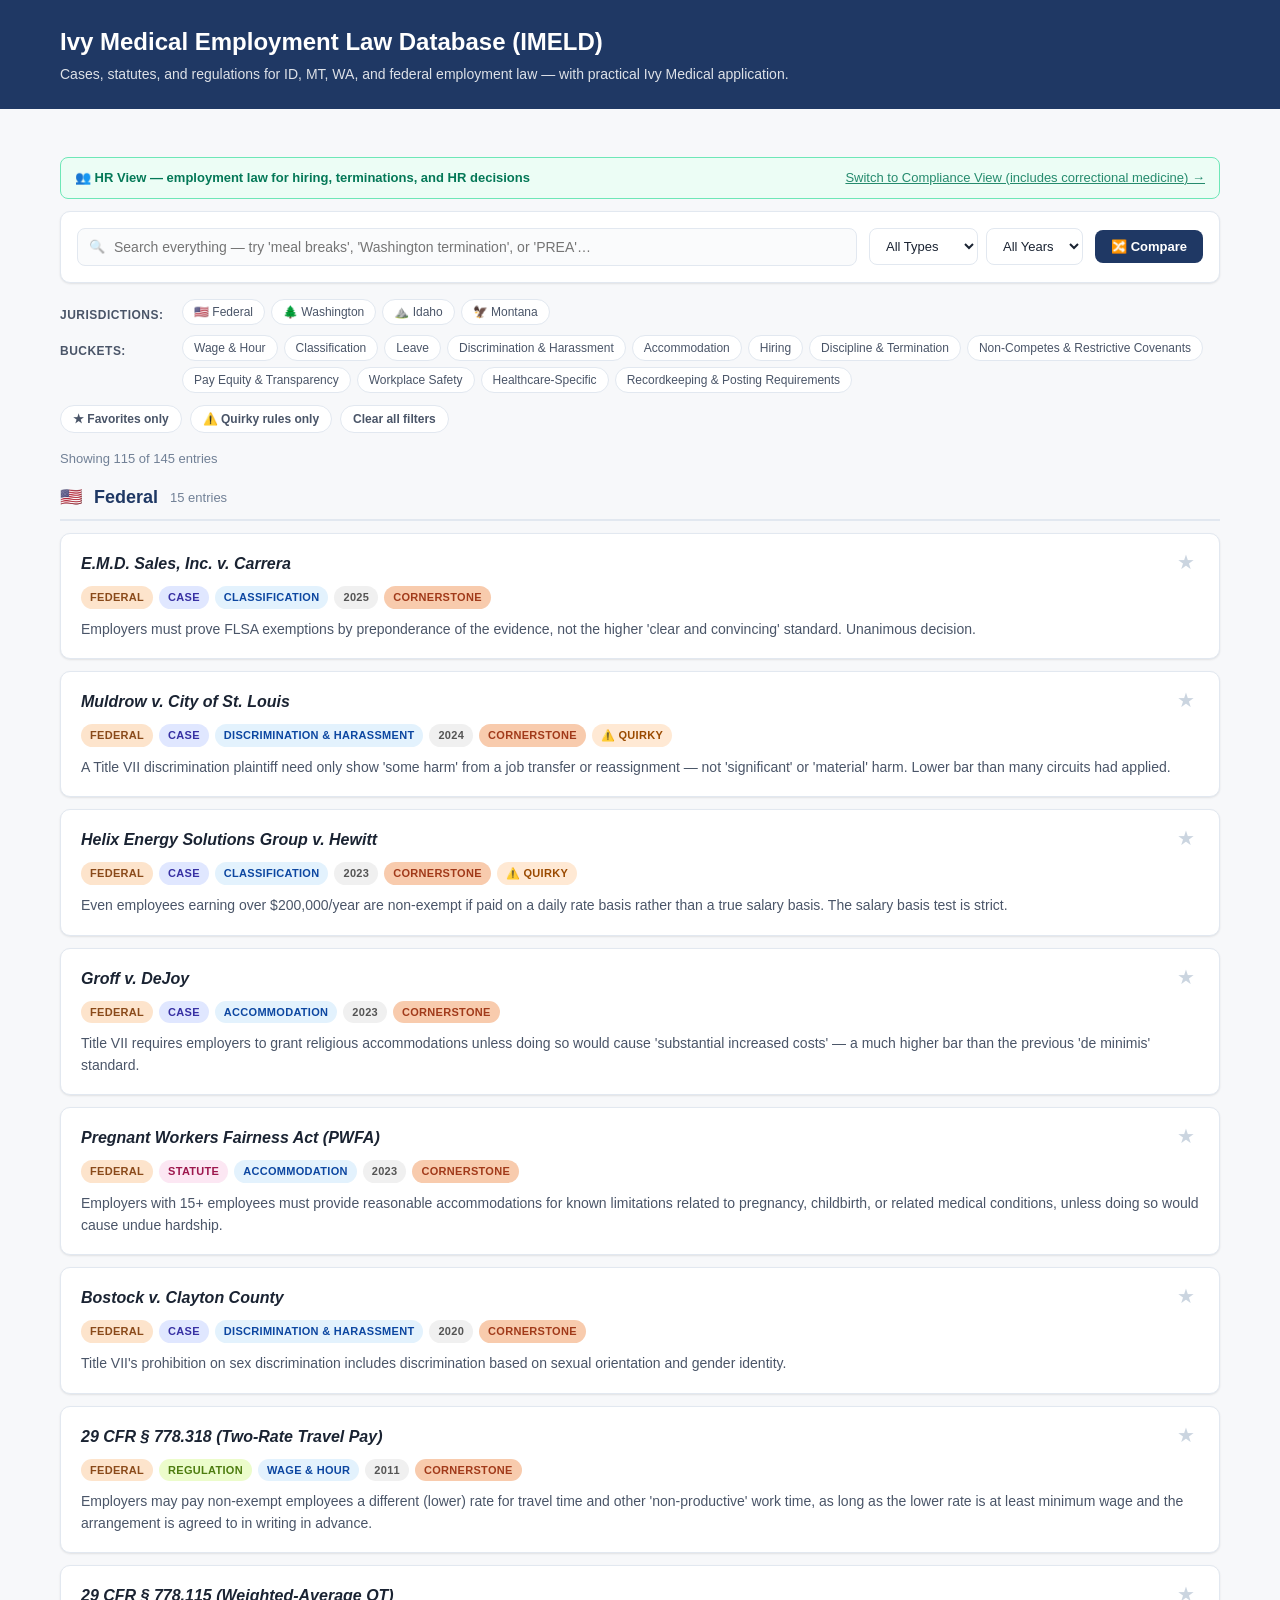
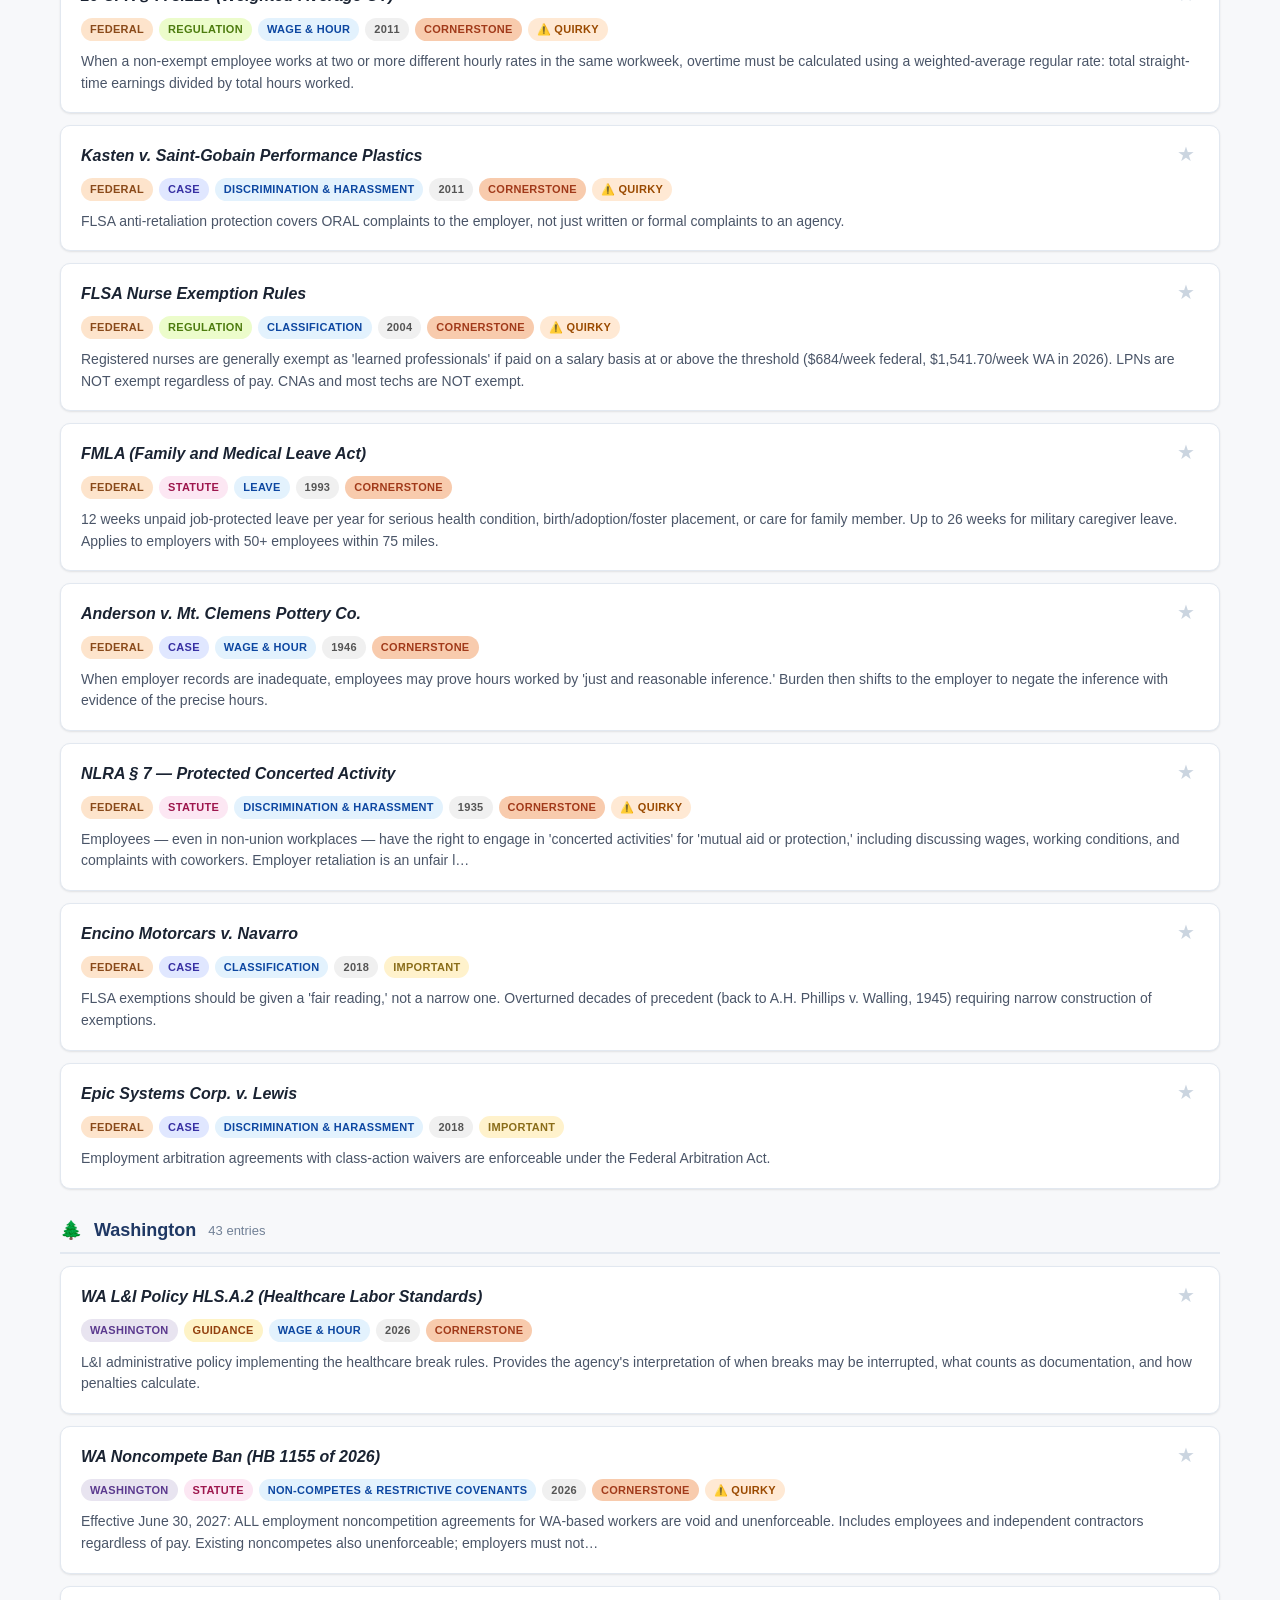
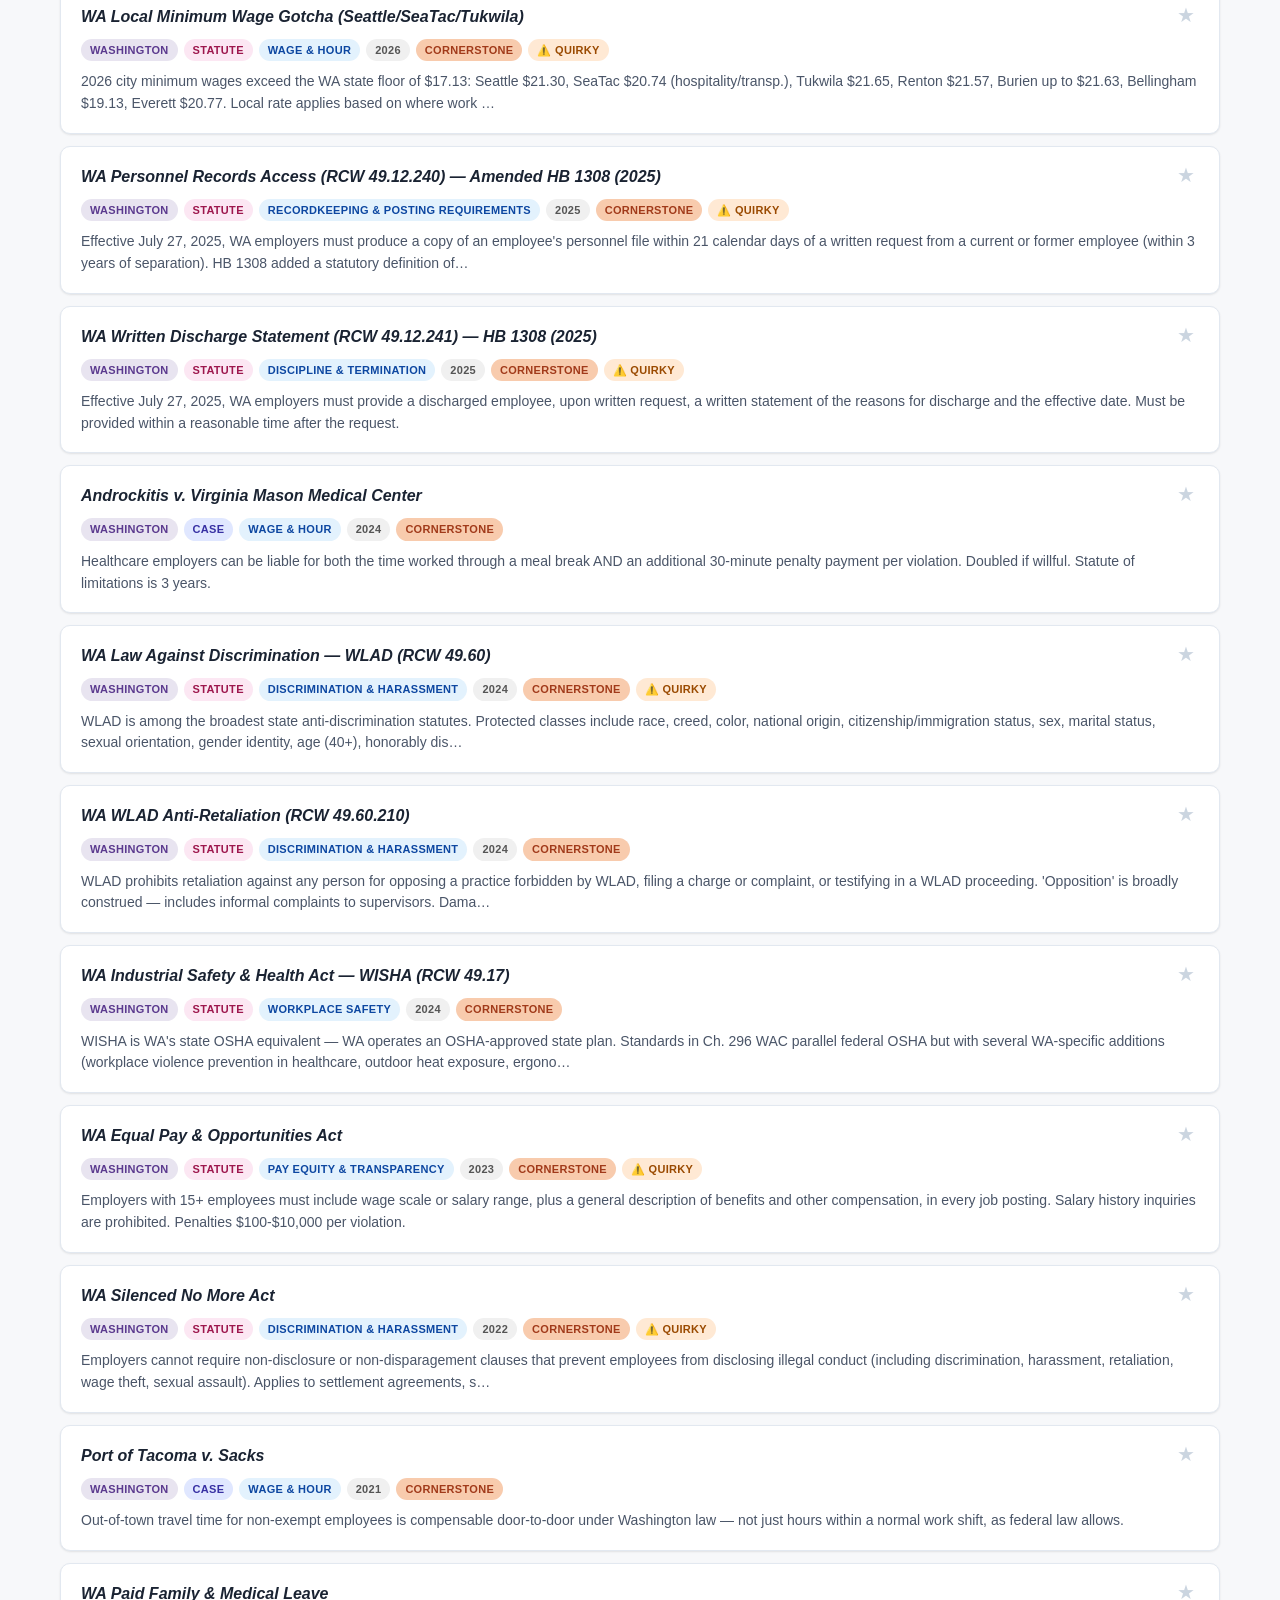
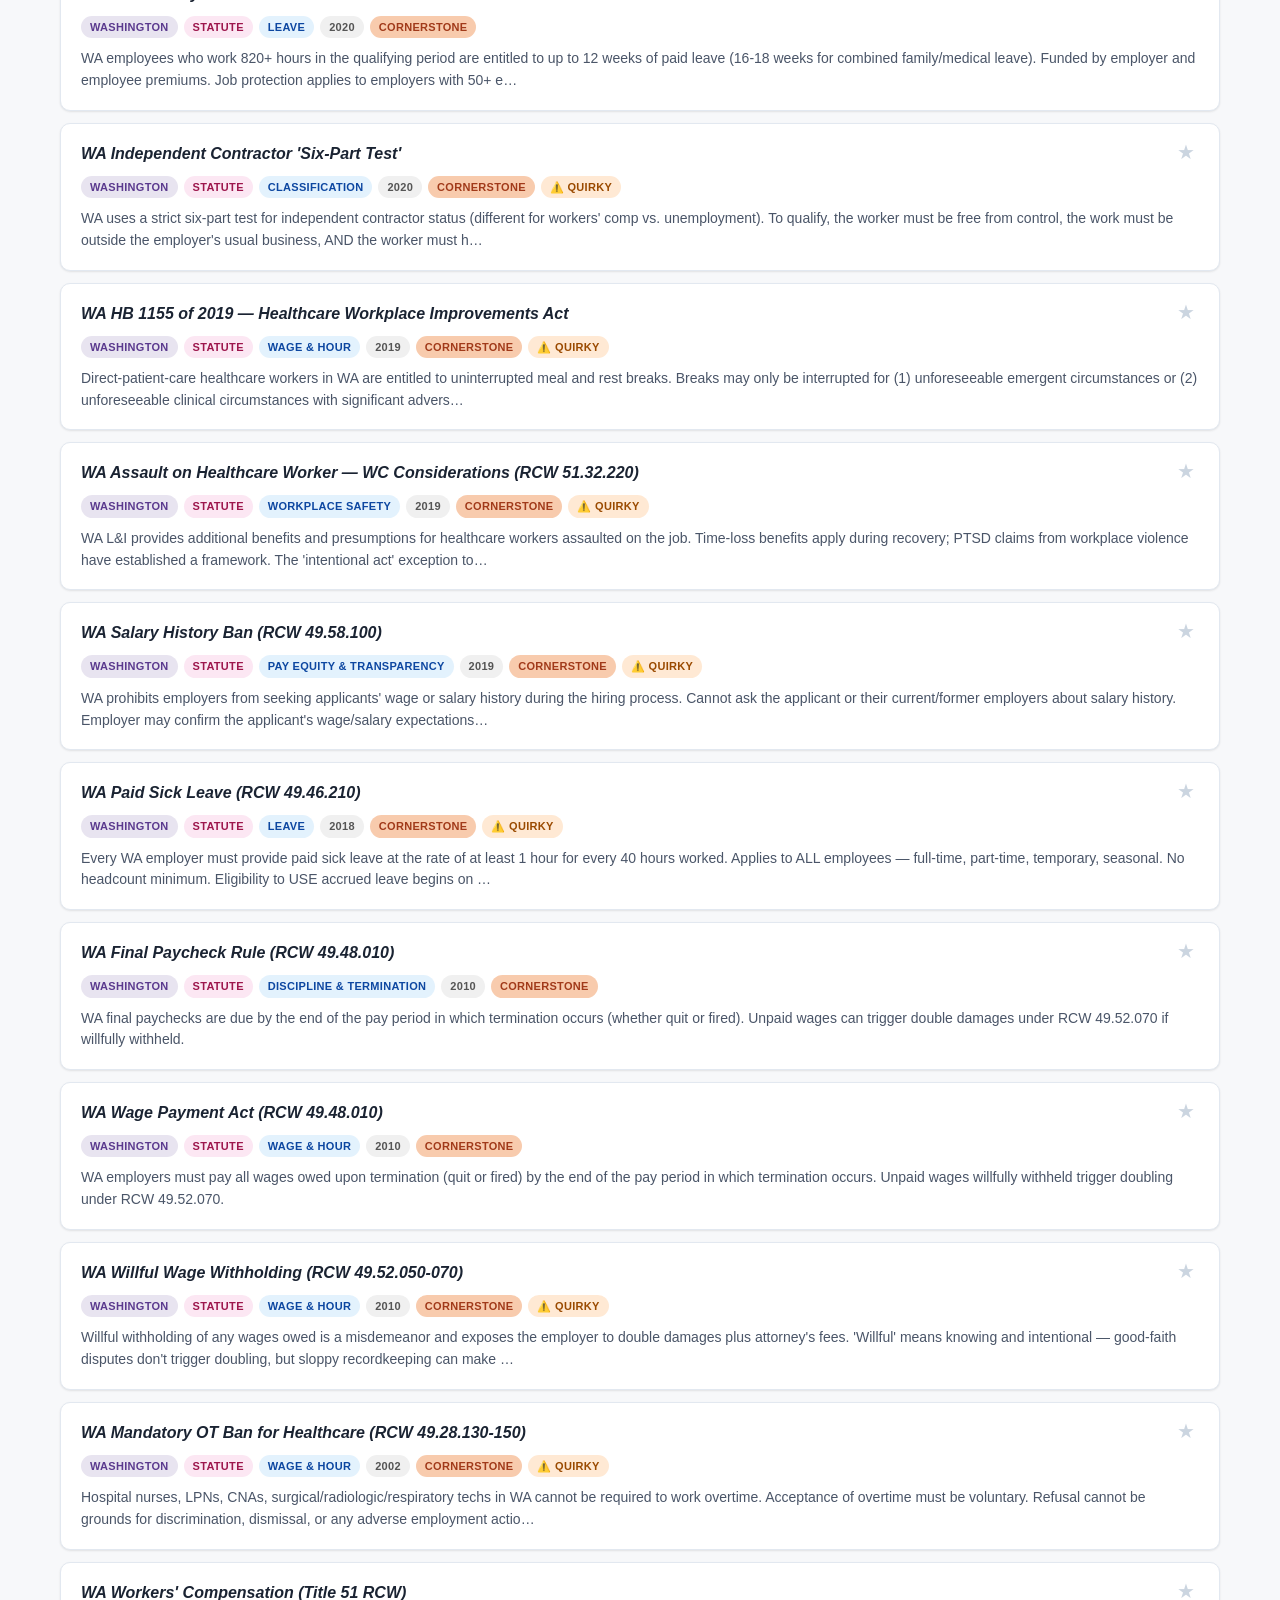
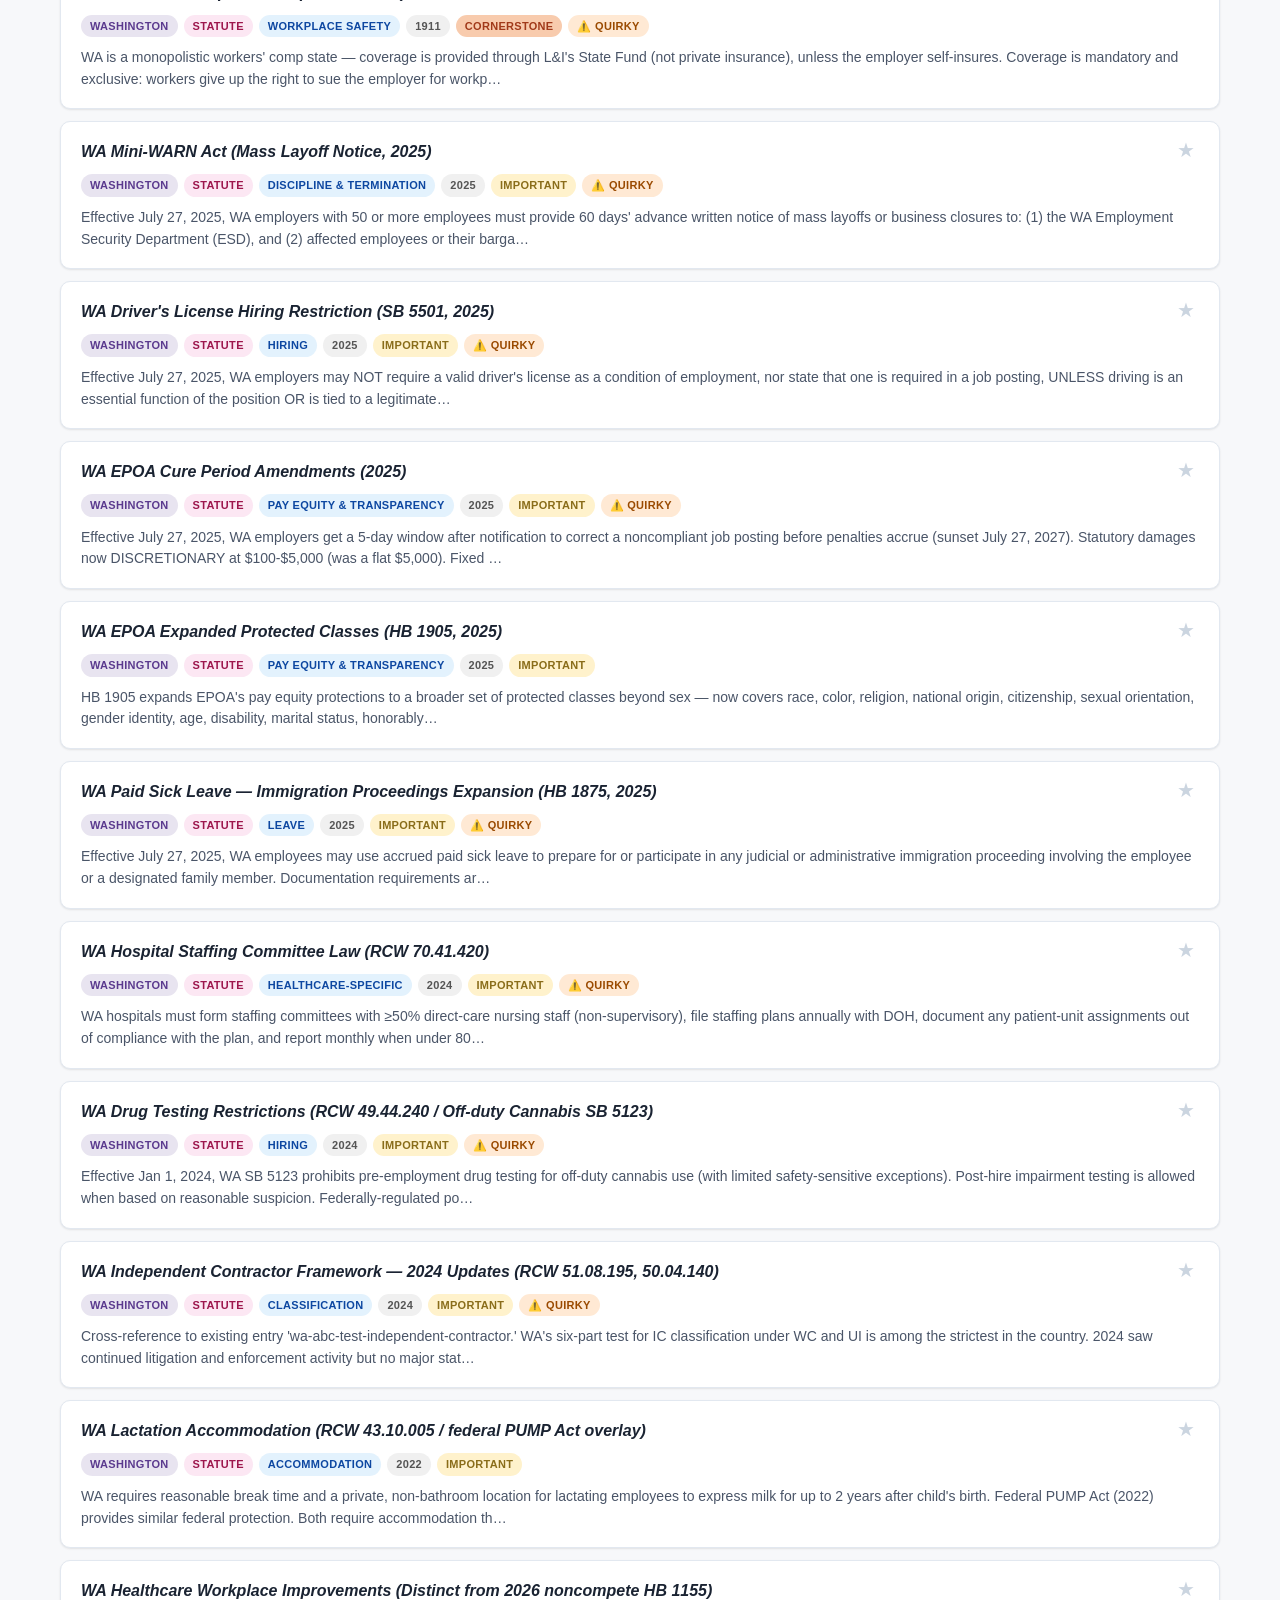
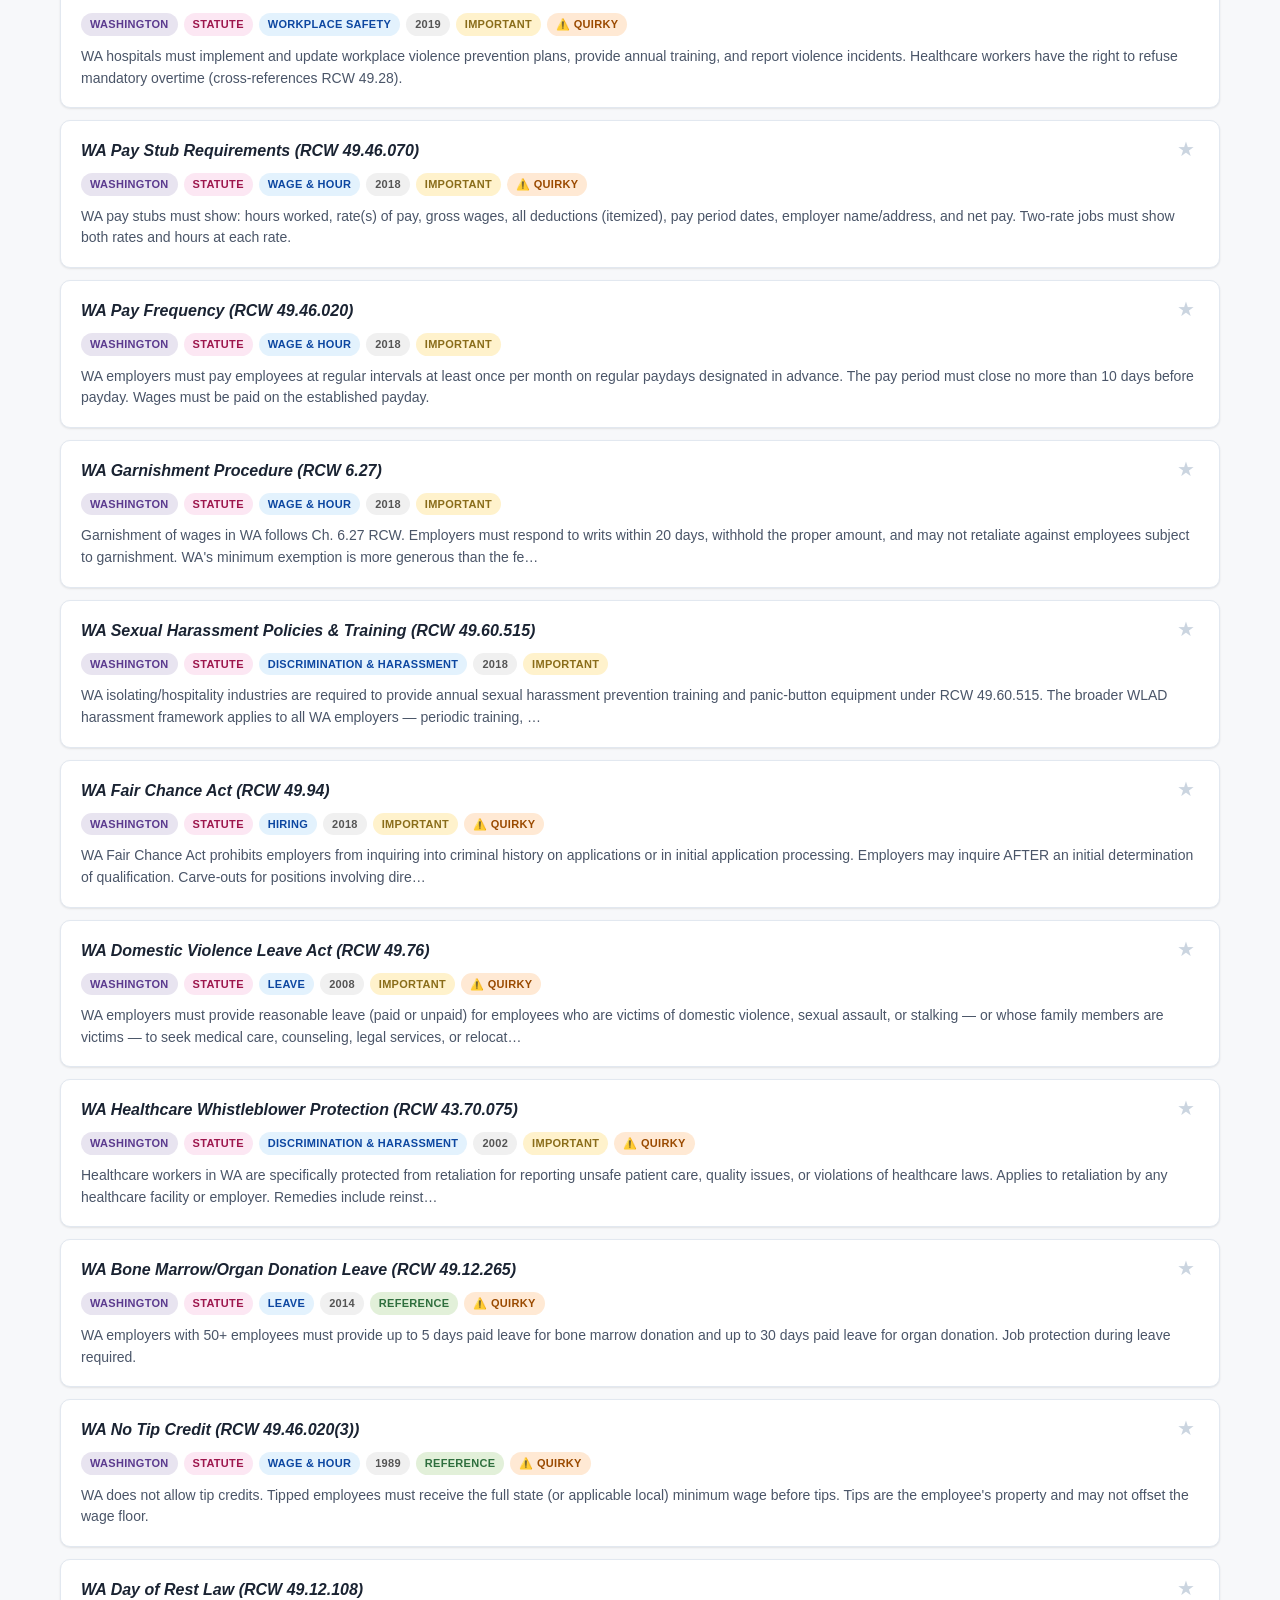
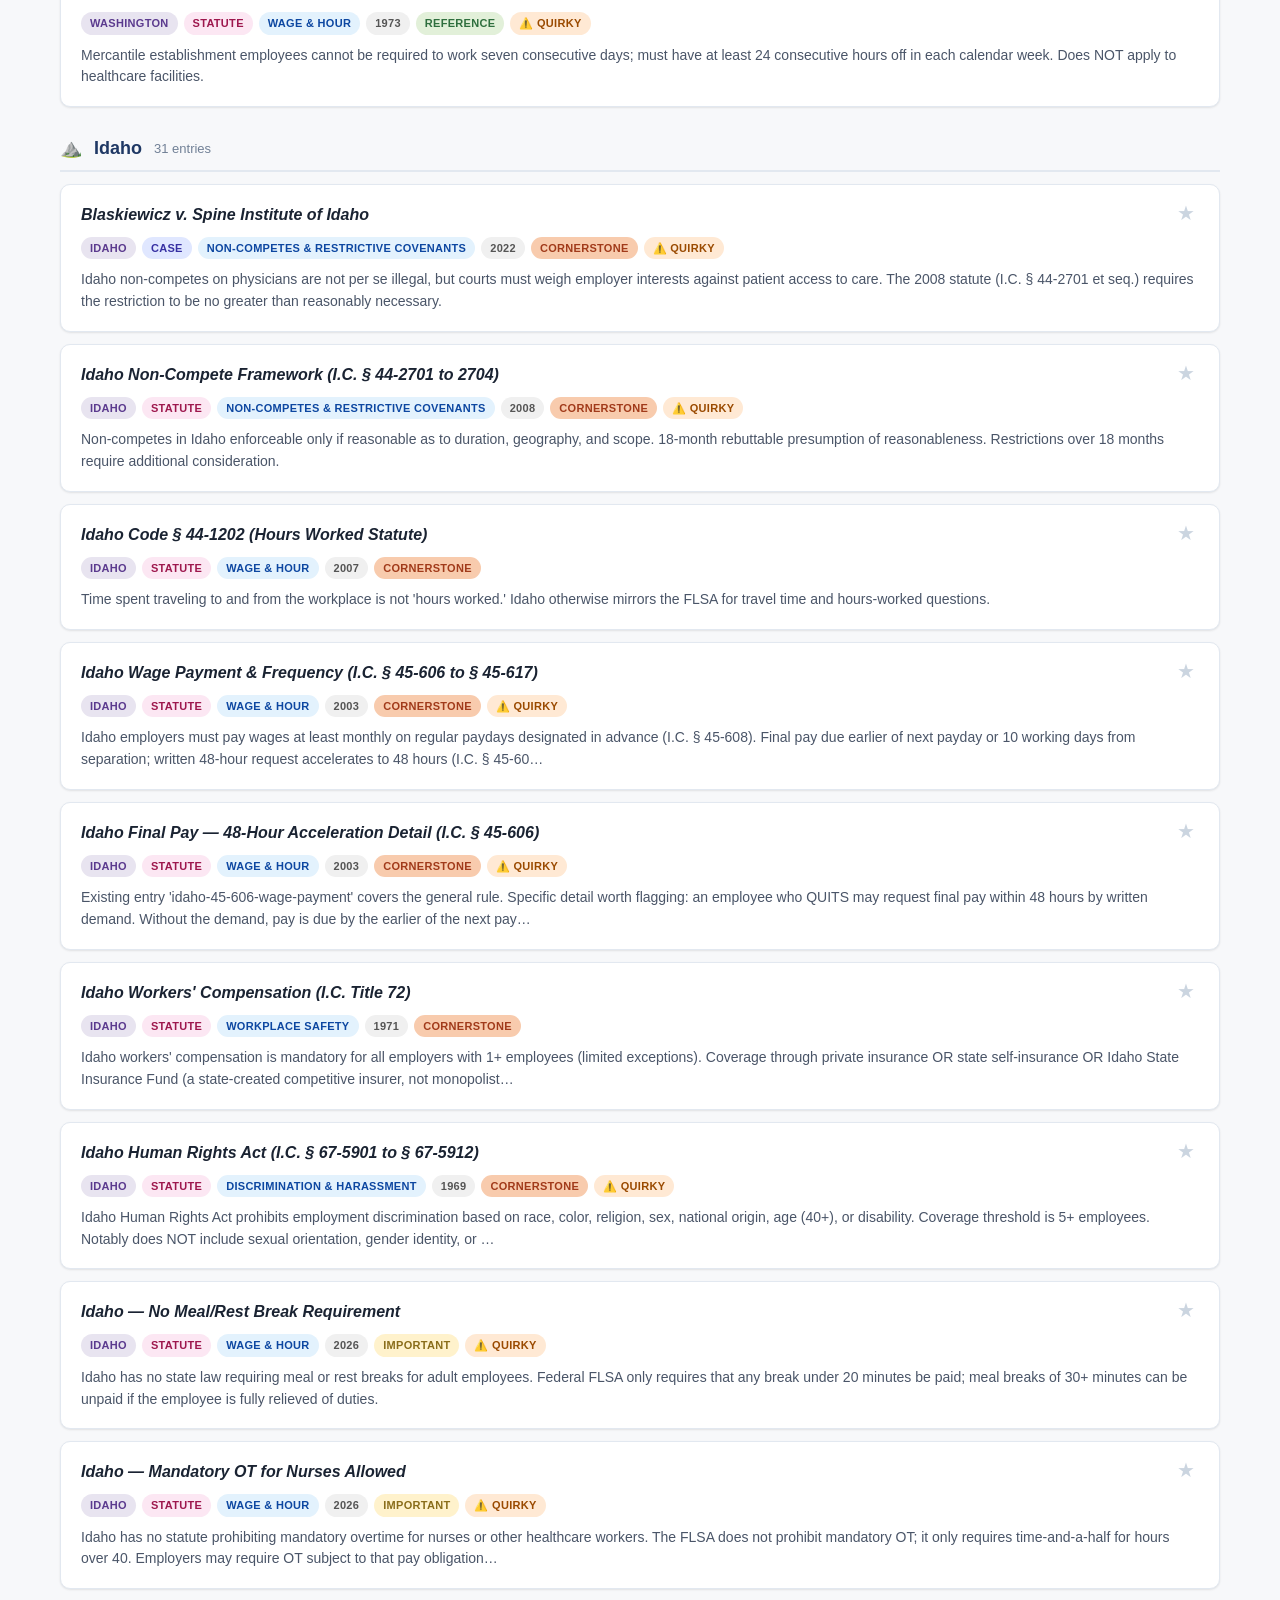
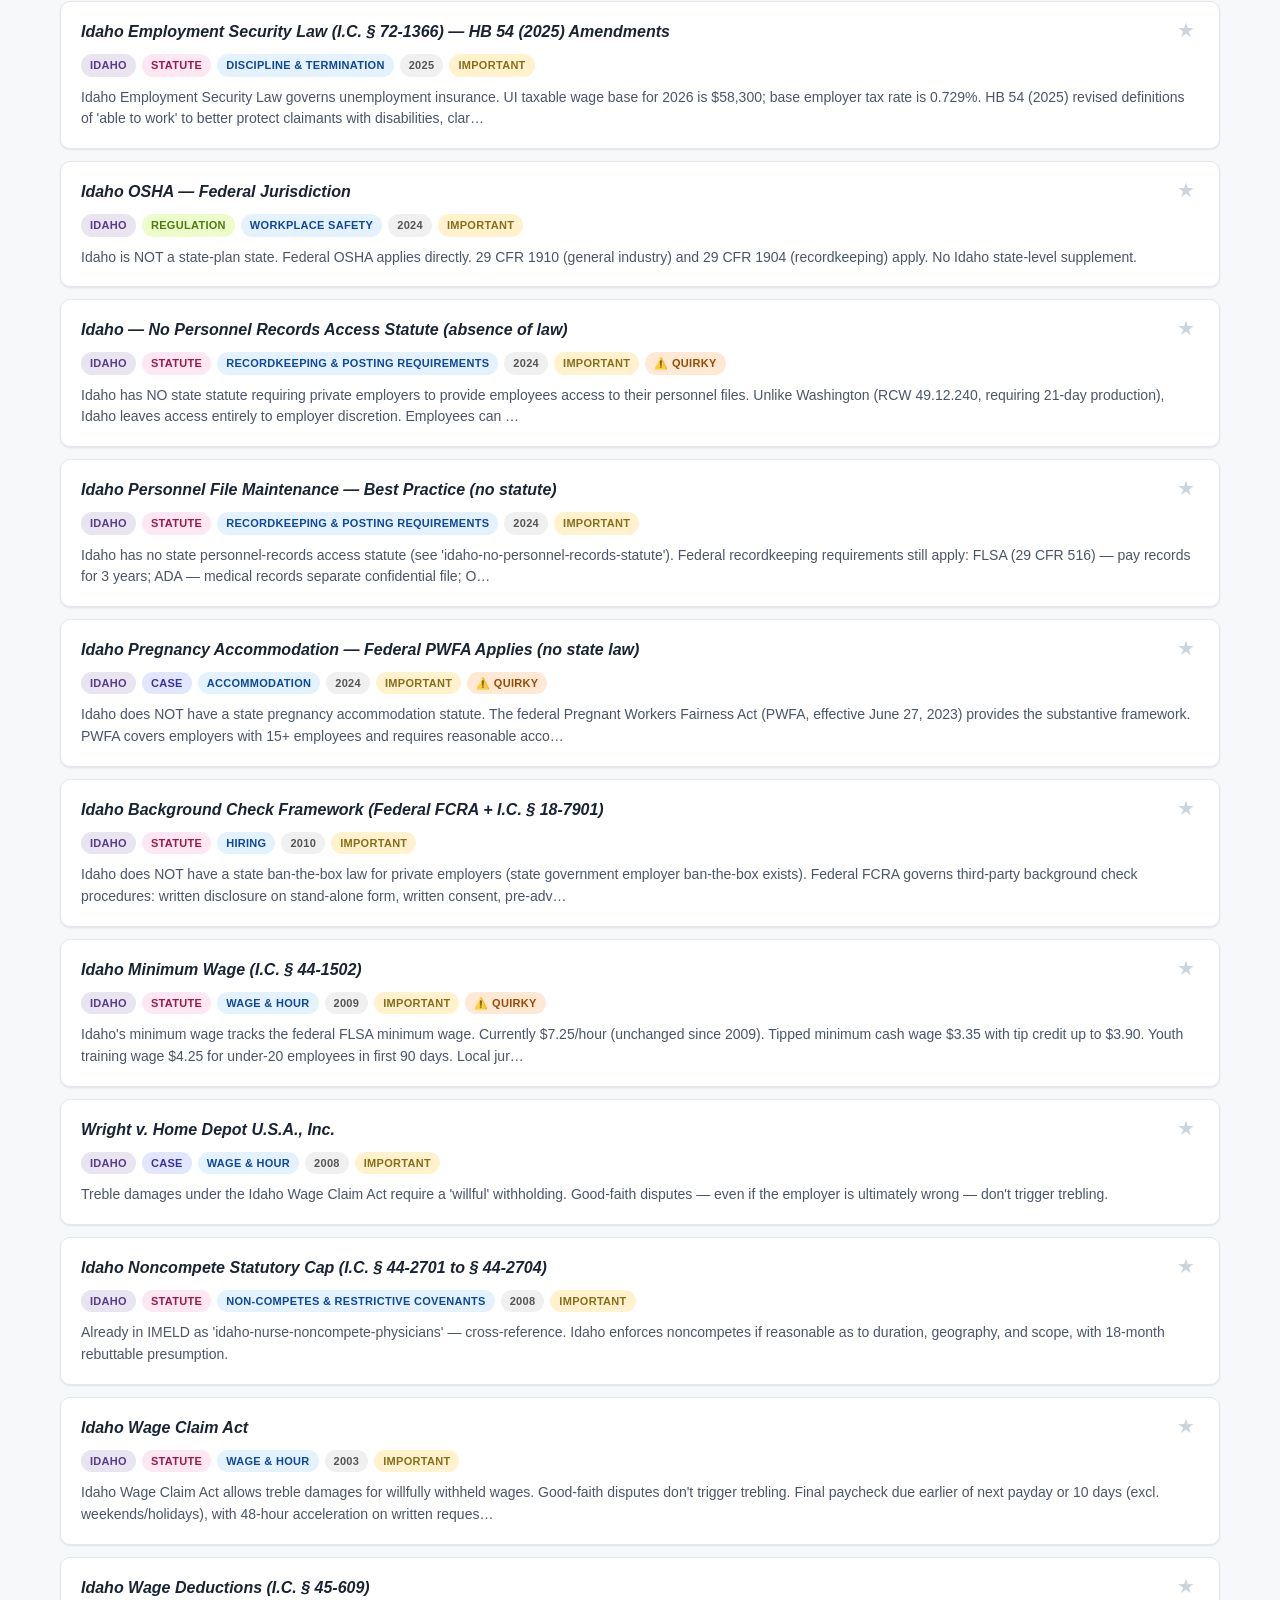
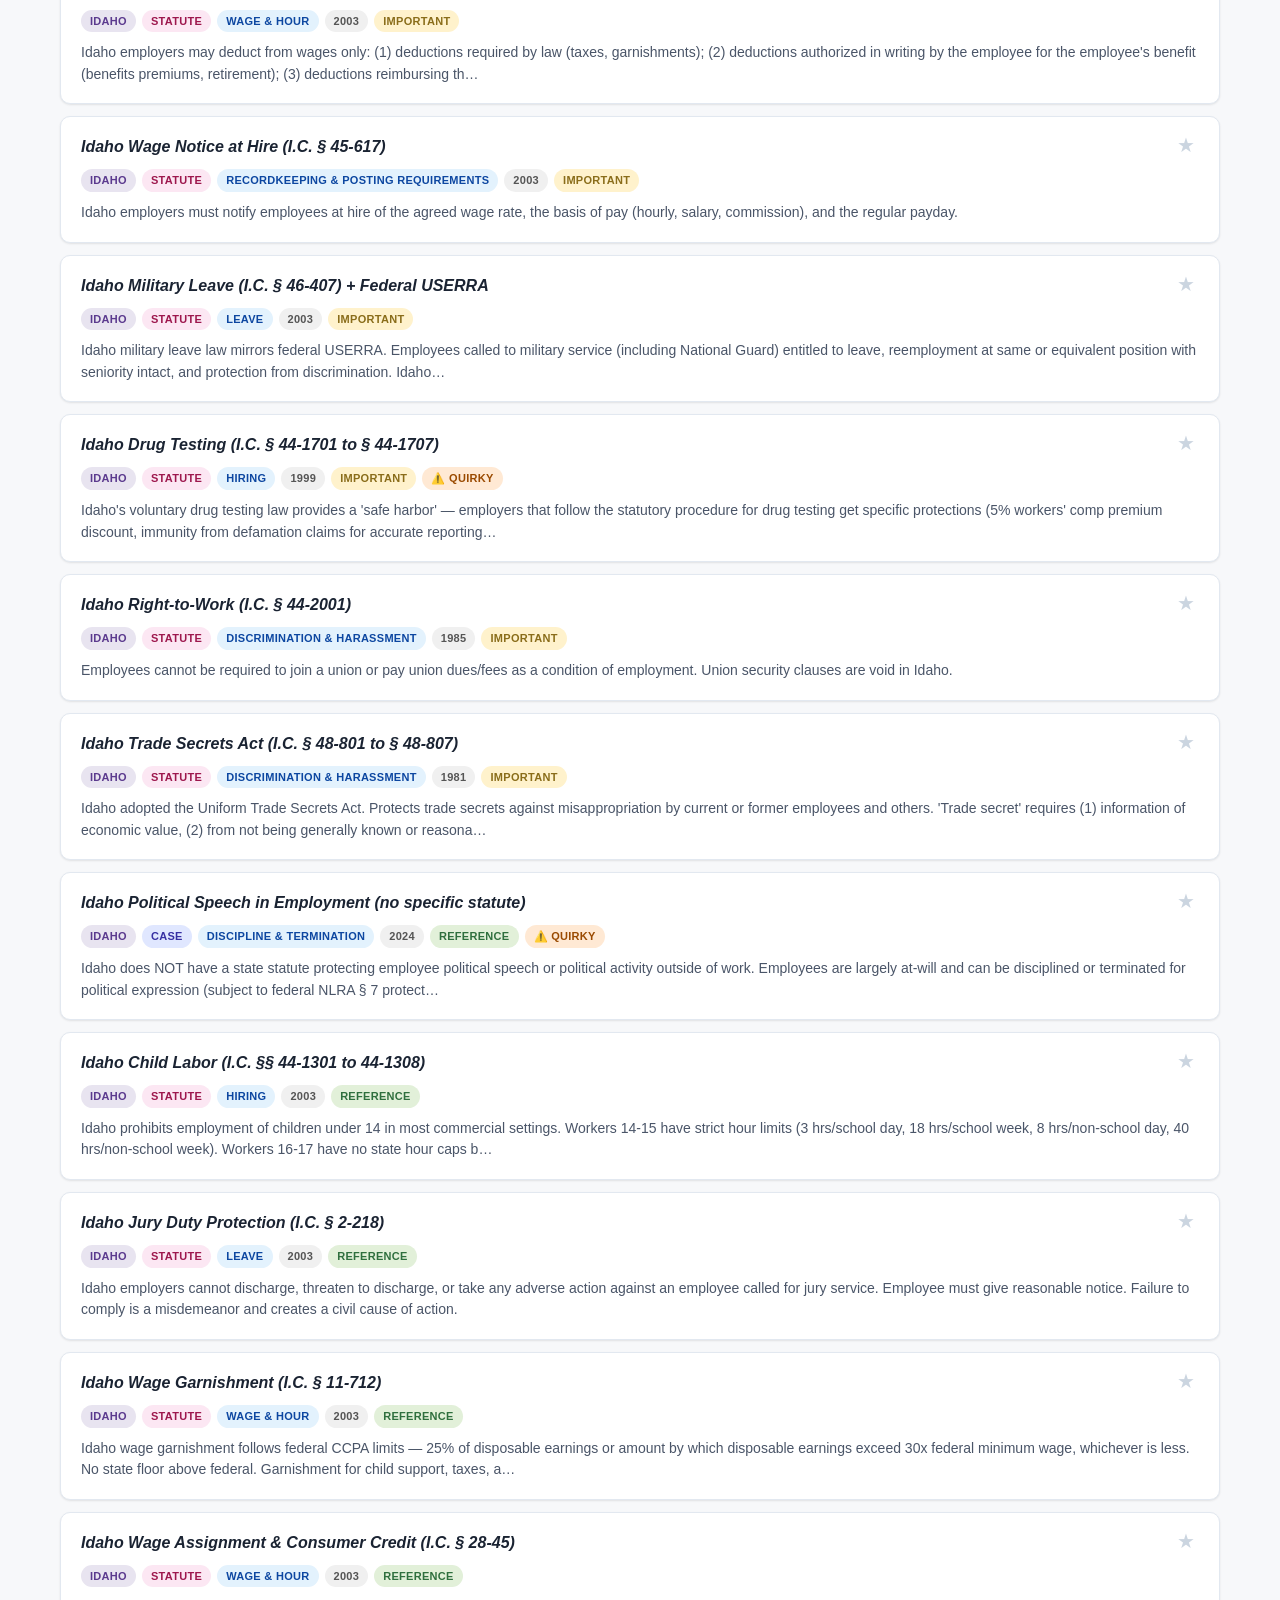
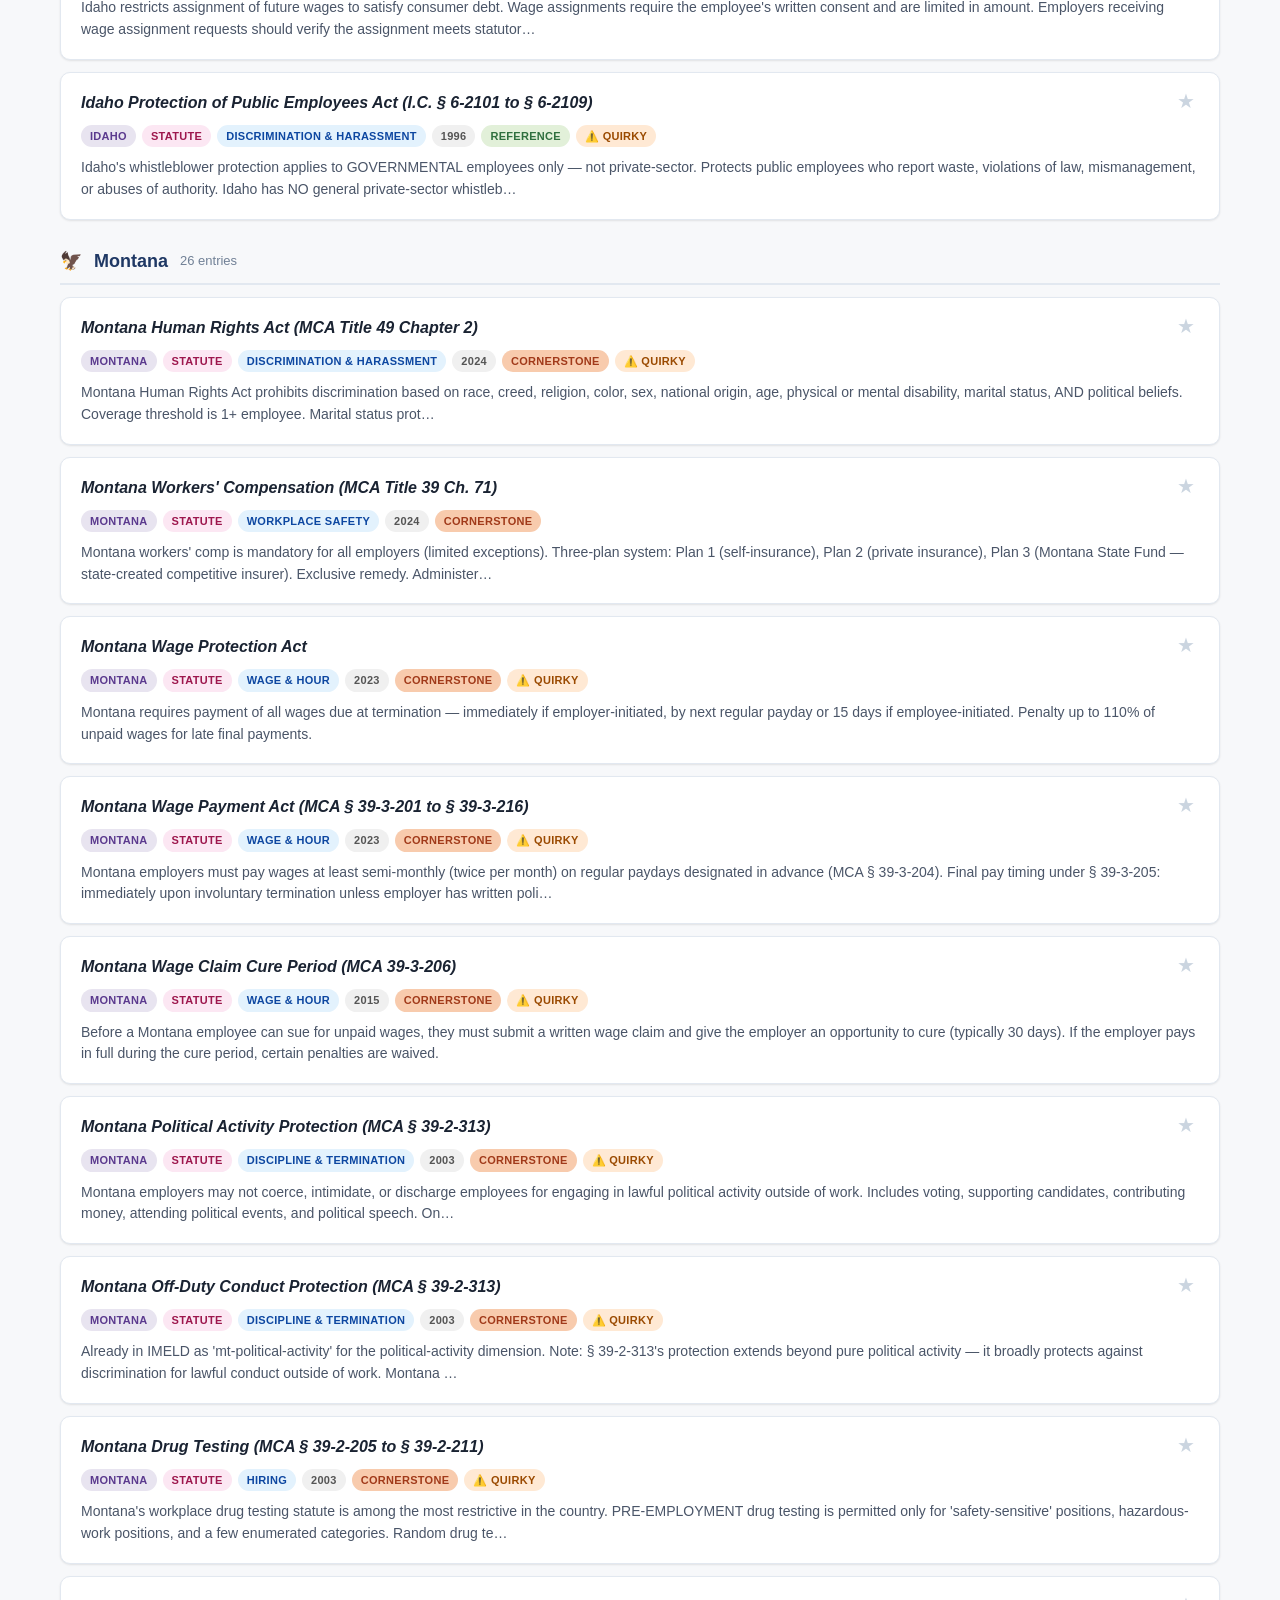
==== commit da789c4d: "Fix: move files to repo root" ====
--- a/index.html
+++ b/index.html
@@ -3,209 +3,457 @@
 <head>
 <meta charset="UTF-8" />
 <meta name="viewport" content="width=device-width, initial-scale=1.0" />
-<title>Employment Case Law Database — Ivy Medical</title>
+<title>Ivy Medical Employment Law Database (IMELD)</title>
 <style>
-  :root {
-    --bg: #f7f8fa;
-    --card: #ffffff;
-    --ink: #1a2332;
-    --ink-soft: #4a5568;
-    --ink-mute: #718096;
-    --border: #e2e8f0;
-    --accent: #1f3864;
-    --accent-soft: #d5e8f0;
-    --green: #2f6f3e;
-    --green-bg: #e2f0d9;
-    --amber: #8a6d1a;
-    --amber-bg: #fff2cc;
-    --red: #a13a1a;
-    --red-bg: #f8cbad;
-    --purple: #5b3a8e;
-    --purple-bg: #e8e4f0;
-    --shadow: 0 1px 3px rgba(0,0,0,0.04), 0 1px 2px rgba(0,0,0,0.06);
-  }
-  * { box-sizing: border-box; }
-  body { font-family: -apple-system, BlinkMacSystemFont, "Segoe UI", Roboto, sans-serif; margin: 0; padding: 0; background: var(--bg); color: var(--ink); line-height: 1.5; }
-  .container { max-width: 1200px; margin: 0 auto; padding: 24px 20px; }
-  header { background: var(--accent); color: white; padding: 24px 0; margin-bottom: 24px; }
-  header .container { padding: 0 20px; }
-  h1 { margin: 0 0 4px; font-size: 24px; font-weight: 700; }
-  .subtitle { font-size: 14px; opacity: 0.85; margin: 0; }
-  .toolbar { background: var(--card); border: 1px solid var(--border); border-radius: 10px; padding: 16px; margin-bottom: 20px; box-shadow: var(--shadow); display: flex; flex-wrap: wrap; gap: 12px; align-items: center; }
-  .search-box { flex: 1 1 280px; position: relative; }
-  .search-box input { width: 100%; padding: 10px 12px 10px 36px; border: 1px solid var(--border); border-radius: 8px; font-size: 14px; background: #fafbfc; }
-  .search-box input:focus { outline: none; border-color: var(--accent); background: white; }
-  .search-box::before { content: "🔍"; position: absolute; left: 12px; top: 50%; transform: translateY(-50%); font-size: 13px; opacity: 0.5; }
-  .filter-group { display: flex; gap: 8px; flex-wrap: wrap; }
-  .filter-group select { padding: 9px 12px; border: 1px solid var(--border); border-radius: 8px; font-size: 13px; background: white; cursor: pointer; color: var(--ink); }
-  .btn { padding: 9px 16px; border: none; border-radius: 8px; font-size: 13px; font-weight: 600; cursor: pointer; }
-  .btn-primary { background: var(--accent); color: white; }
-  .btn-primary:hover { background: #2a4a7f; }
-  .btn-ghost { background: transparent; color: var(--ink-soft); border: 1px solid var(--border); }
-  .btn-ghost:hover { background: #f1f5f9; }
-  .stats { color: var(--ink-mute); font-size: 13px; margin-bottom: 16px; }
-  .cases-grid { display: grid; gap: 12px; }
-  .case-card { background: var(--card); border: 1px solid var(--border); border-radius: 10px; padding: 18px 20px; box-shadow: var(--shadow); cursor: pointer; transition: all 0.15s; }
-  .case-card:hover { border-color: var(--accent); transform: translateY(-1px); box-shadow: 0 4px 12px rgba(0,0,0,0.06); }
-  .case-header { display: flex; justify-content: space-between; align-items: flex-start; gap: 12px; margin-bottom: 10px; }
-  .case-name { font-weight: 700; font-size: 16px; color: var(--ink); font-style: italic; }
-  .case-meta { display: flex; gap: 8px; flex-wrap: wrap; align-items: center; margin-bottom: 10px; }
-  .tag { font-size: 11px; padding: 3px 9px; border-radius: 12px; font-weight: 600; background: var(--accent-soft); color: var(--accent); text-transform: uppercase; letter-spacing: 0.3px; }
-  .tag.state { background: var(--purple-bg); color: var(--purple); }
-  .tag.federal { background: #fde4cc; color: #8a4a1a; }
-  .tag.year { background: #f0f0f0; color: #555; }
-  .tag.relevance-high { background: var(--red-bg); color: var(--red); }
-  .tag.relevance-med { background: var(--amber-bg); color: var(--amber); }
-  .tag.relevance-low { background: var(--green-bg); color: var(--green); }
-  .tag.quirky { background: #ffe9d4; color: #9a4a00; }
-  .case-holding { color: var(--ink-soft); font-size: 14px; line-height: 1.55; }
-  .empty-state { text-align: center; padding: 60px 20px; color: var(--ink-mute); }
-  .empty-state h3 { margin: 0 0 8px; color: var(--ink-soft); }
-  .footer-note { margin-top: 32px; padding: 16px; background: #eef1f5; border-radius: 8px; font-size: 12px; color: var(--ink-mute); line-height: 1.6; }
-
-  /* DETAIL VIEW */
-  .detail-page { display: none; background: var(--bg); min-height: 100vh; padding: 0 0 60px; }
-  body.detail-mode .main-page { display: none; }
-  body.detail-mode .detail-page { display: block; }
-  .detail-header { background: var(--accent); color: white; padding: 20px 0; margin-bottom: 28px; }
-  .detail-header .container { padding: 0 20px; }
-  .back-btn { background: rgba(255,255,255,0.15); color: white; border: 1px solid rgba(255,255,255,0.3); padding: 8px 14px; border-radius: 7px; font-size: 13px; cursor: pointer; margin-bottom: 14px; }
-  .back-btn:hover { background: rgba(255,255,255,0.25); }
-  .detail-title { font-size: 26px; font-weight: 700; margin: 0 0 4px; font-style: italic; }
-  .detail-subtitle { font-size: 14px; opacity: 0.85; margin: 0; }
-  .detail-content { max-width: 880px; margin: 0 auto; padding: 0 20px; }
-  .detail-meta { display: flex; gap: 8px; flex-wrap: wrap; margin-bottom: 24px; }
-  .detail-section { background: white; border: 1px solid var(--border); border-radius: 10px; padding: 20px 24px; margin-bottom: 16px; box-shadow: var(--shadow); }
-  .detail-section h3 { margin: 0 0 12px; font-size: 13px; font-weight: 700; color: var(--accent); text-transform: uppercase; letter-spacing: 0.6px; }
-  .detail-section p { margin: 0 0 12px; line-height: 1.65; color: var(--ink); }
-  .detail-section p:last-child { margin-bottom: 0; }
-  .detail-section.application { border-left: 4px solid var(--accent); }
-  .checklist { list-style: none; padding: 0; margin: 0; }
-  .checklist li { padding: 8px 0 8px 28px; position: relative; line-height: 1.55; border-bottom: 1px solid #f0f2f5; }
-  .checklist li:last-child { border-bottom: none; }
-  .checklist.dos li::before { content: "✓"; position: absolute; left: 4px; top: 8px; color: var(--green); font-weight: 700; font-size: 16px; }
-  .checklist.donts li::before { content: "✗"; position: absolute; left: 4px; top: 8px; color: var(--red); font-weight: 700; font-size: 16px; }
-  .two-col { display: grid; grid-template-columns: 1fr 1fr; gap: 16px; }
-  .two-col .detail-section { margin-bottom: 0; }
-  .related-cases { display: flex; flex-wrap: wrap; gap: 8px; }
-  .related-cases a { display: inline-block; padding: 6px 12px; background: var(--accent-soft); color: var(--accent); border-radius: 16px; text-decoration: none; font-size: 13px; cursor: pointer; }
-  .related-cases a:hover { background: var(--accent); color: white; }
-  .last-reviewed { font-size: 12px; color: var(--ink-mute); margin-top: 8px; font-style: italic; }
-  .detail-actions { display: flex; gap: 8px; margin-top: 20px; padding-top: 20px; border-top: 1px solid var(--border); }
-
-  /* Modal (for add/edit) */
-  .modal-backdrop { position: fixed; inset: 0; background: rgba(20, 30, 50, 0.5); display: none; align-items: center; justify-content: center; z-index: 100; padding: 20px; }
-  .modal-backdrop.show { display: flex; }
-  .modal { background: white; border-radius: 12px; max-width: 720px; width: 100%; max-height: 90vh; overflow-y: auto; padding: 28px; box-shadow: 0 20px 60px rgba(0,0,0,0.3); }
-  .modal h2 { margin: 0 0 4px; font-size: 20px; }
-  .modal .modal-subtitle { color: var(--ink-mute); font-size: 13px; margin-bottom: 20px; }
-  .form-row { margin-bottom: 14px; }
-  .form-row label { display: block; font-size: 12px; font-weight: 600; text-transform: uppercase; letter-spacing: 0.3px; color: var(--ink-mute); margin-bottom: 5px; }
-  .form-row input, .form-row select, .form-row textarea { width: 100%; padding: 9px 12px; border: 1px solid var(--border); border-radius: 7px; font-size: 14px; font-family: inherit; background: #fafbfc; }
-  .form-row textarea { resize: vertical; min-height: 70px; }
-  .form-row-double { display: grid; grid-template-columns: 1fr 1fr; gap: 12px; }
-  .modal-actions { display: flex; gap: 8px; justify-content: flex-end; margin-top: 20px; }
-
-  @media (max-width: 700px) {
-    .toolbar { flex-direction: column; align-items: stretch; }
-    .filter-group { width: 100%; }
-    .filter-group select { flex: 1; }
-    .form-row-double { grid-template-columns: 1fr; }
-    .two-col { grid-template-columns: 1fr; }
-  }
+:root {
+  --bg: #f7f8fa;
+  --card: #ffffff;
+  --ink: #1a2332;
+  --ink-soft: #4a5568;
+  --ink-mute: #718096;
+  --border: #e2e8f0;
+  --accent: #1f3864;
+  --accent-soft: #d5e8f0;
+  --green: #2f6f3e;
+  --green-bg: #e2f0d9;
+  --amber: #8a6d1a;
+  --amber-bg: #fff2cc;
+  --red: #a13a1a;
+  --red-bg: #f8cbad;
+  --purple: #5b3a8e;
+  --purple-bg: #e8e4f0;
+  --gold: #b8860b;
+  --shadow: 0 1px 3px rgba(0,0,0,0.04), 0 1px 2px rgba(0,0,0,0.06);
+}
+* { box-sizing: border-box; }
+body { font-family: -apple-system, BlinkMacSystemFont, "Segoe UI", Roboto, sans-serif; margin: 0; padding: 0; background: var(--bg); color: var(--ink); line-height: 1.5; }
+.container { max-width: 1200px; margin: 0 auto; padding: 24px 20px; }
+header { background: var(--accent); color: white; padding: 24px 0; margin-bottom: 24px; }
+header .container { padding: 0 20px; }
+h1 { margin: 0 0 4px; font-size: 24px; font-weight: 700; }
+.subtitle { font-size: 14px; opacity: 0.85; margin: 0; }
+
+/* TOOLBAR */
+.toolbar { background: var(--card); border: 1px solid var(--border); border-radius: 10px; padding: 16px; margin-bottom: 16px; box-shadow: var(--shadow); display: flex; flex-wrap: wrap; gap: 12px; align-items: center; }
+.search-box { flex: 1 1 280px; position: relative; }
+.search-box input { width: 100%; padding: 10px 12px 10px 36px; border: 1px solid var(--border); border-radius: 8px; font-size: 14px; background: #fafbfc; }
+.search-box input:focus { outline: none; border-color: var(--accent); background: white; }
+.search-box::before { content: "🔍"; position: absolute; left: 12px; top: 50%; transform: translateY(-50%); font-size: 13px; opacity: 0.5; }
+.filter-group { display: flex; gap: 8px; flex-wrap: wrap; }
+.filter-group select { padding: 9px 12px; border: 1px solid var(--border); border-radius: 8px; font-size: 13px; background: white; cursor: pointer; color: var(--ink); }
+.btn { padding: 9px 16px; border: none; border-radius: 8px; font-size: 13px; font-weight: 600; cursor: pointer; }
+.btn-primary { background: var(--accent); color: white; }
+.btn-primary:hover { background: #2a4a7f; }
+.btn-ghost { background: transparent; color: var(--ink-soft); border: 1px solid var(--border); }
+.btn-ghost:hover { background: #f1f5f9; }
+.btn-active { background: var(--accent-soft); color: var(--accent); border: 1px solid var(--accent); }
+
+/* HR view hides the maintenance tools (add/import/export/reset) */
+body.hr-view .maintenance-tools { display: none; }
+.maintenance-tools { display: inline-flex; gap: 8px; align-items: center; flex-wrap: wrap; }
+
+/* VIEW-MODE BANNER */
+.view-banner { display: flex; align-items: center; justify-content: space-between; padding: 10px 14px; border-radius: 8px; font-size: 13px; margin-bottom: 12px; border: 1px solid var(--border); }
+.view-banner.view-hr { background: #ecfdf5; border-color: #6ee7b7; color: #047857; }
+.view-banner.view-compliance { background: #eff6ff; border-color: #93c5fd; color: #1d4ed8; }
+.view-banner-label { font-weight: 600; }
+.view-banner-other a { color: inherit; text-decoration: underline; opacity: 0.85; }
+.view-banner-other a:hover { opacity: 1; }
+
+/* MULTI-SELECT PILL ROWS (jurisdictions, buckets) */
+.multi-select-row { display: flex; align-items: flex-start; gap: 12px; margin-bottom: 10px; }
+.ms-label { font-size: 12px; font-weight: 600; color: var(--ink-soft); text-transform: uppercase; letter-spacing: 0.04em; min-width: 110px; padding-top: 7px; }
+.ms-pills { display: flex; gap: 6px; flex-wrap: wrap; flex: 1; }
+.ms-pill { padding: 5px 11px; border-radius: 14px; font-size: 12px; font-weight: 500; cursor: pointer; border: 1px solid var(--border); background: white; color: var(--ink-soft); transition: all 0.1s; }
+.ms-pill:hover { border-color: var(--accent); color: var(--accent); }
+.ms-pill.active { background: var(--accent); color: white; border-color: var(--accent); font-weight: 600; }
+
+/* QUICK FILTER PILLS (favorites, etc) */
+.quick-filters { display: flex; gap: 8px; flex-wrap: wrap; margin-bottom: 16px; margin-top: 12px; }
+.pill { padding: 6px 12px; border-radius: 16px; font-size: 12px; font-weight: 600; cursor: pointer; border: 1px solid var(--border); background: white; color: var(--ink-soft); }
+.pill:hover { border-color: var(--accent); color: var(--accent); }
+.pill.active { background: var(--accent); color: white; border-color: var(--accent); }
+
+.stats { color: var(--ink-mute); font-size: 13px; margin-bottom: 16px; }
+
+/* JURISDICTION GROUPS */
+.jur-group { margin-bottom: 28px; }
+.jur-header { display: flex; align-items: center; gap: 12px; margin-bottom: 12px; padding-bottom: 8px; border-bottom: 2px solid var(--border); }
+.jur-header h2 { margin: 0; font-size: 18px; font-weight: 700; color: var(--accent); }
+.jur-count { color: var(--ink-mute); font-size: 13px; font-weight: 500; }
+.jur-flag { font-size: 18px; }
+
+/* CASE CARDS */
+.cases-grid { display: grid; gap: 12px; }
+.case-card { background: var(--card); border: 1px solid var(--border); border-radius: 10px; padding: 18px 20px; box-shadow: var(--shadow); cursor: pointer; transition: all 0.15s; position: relative; }
+.case-card:hover { border-color: var(--accent); transform: translateY(-1px); box-shadow: 0 4px 12px rgba(0,0,0,0.06); }
+.case-header { display: flex; justify-content: space-between; align-items: flex-start; gap: 12px; margin-bottom: 10px; }
+.case-name { font-weight: 700; font-size: 16px; color: var(--ink); font-style: italic; flex: 1; }
+.fav-btn { background: none; border: none; cursor: pointer; font-size: 20px; padding: 0 4px; line-height: 1; color: #cbd5e0; }
+.fav-btn.active { color: var(--gold); }
+.fav-btn:hover { color: var(--gold); }
+.case-meta { display: flex; gap: 6px; flex-wrap: wrap; align-items: center; margin-bottom: 10px; }
+
+/* TAGS */
+.tag { font-size: 11px; padding: 3px 9px; border-radius: 12px; font-weight: 600; background: var(--accent-soft); color: var(--accent); text-transform: uppercase; letter-spacing: 0.3px; }
+.tag.state { background: var(--purple-bg); color: var(--purple); }
+.tag.federal { background: #fde4cc; color: #8a4a1a; }
+.tag.year { background: #f0f0f0; color: #555; }
+.tag.relevance-high { background: var(--red-bg); color: var(--red); }
+.tag.relevance-med { background: var(--amber-bg); color: var(--amber); }
+.tag.relevance-low { background: var(--green-bg); color: var(--green); }
+.tag.quirky { background: #ffe9d4; color: #9a4a00; }
+.tag.bucket { background: #e3f2fd; color: #0d47a1; }
+.tag.entry-Case { background: #e0e7ff; color: #3730a3; }
+.tag.entry-Statute { background: #fce7f3; color: #9d174d; }
+.tag.entry-Regulation { background: #ecfccb; color: #4d7c0f; }
+.tag.entry-Guidance { background: #fef3c7; color: #92400e; }
+.tag.entry-Form { background: #cffafe; color: #155e75; }
+.case-holding { color: var(--ink-soft); font-size: 14px; line-height: 1.55; }
+
+/* SEARCH HIGHLIGHTING & SNIPPETS */
+mark { background: #fef08a; color: inherit; padding: 0 2px; border-radius: 2px; font-weight: 600; }
+.case-snippet { margin-top: 10px; padding: 8px 10px; background: #fffbeb; border-left: 3px solid #fbbf24; border-radius: 4px; font-size: 13px; color: var(--ink-soft); line-height: 1.5; }
+.snippet-label { font-size: 11px; font-weight: 700; text-transform: uppercase; letter-spacing: 0.04em; color: #92400e; margin-right: 6px; }
+
+.empty-state { text-align: center; padding: 60px 20px; color: var(--ink-mute); }
+.empty-state h3 { margin: 0 0 8px; color: var(--ink-soft); }
+.footer-note { margin-top: 32px; padding: 16px; background: #eef1f5; border-radius: 8px; font-size: 12px; color: var(--ink-mute); line-height: 1.6; }
+
+/* DETAIL VIEW */
+.detail-page { display: none; background: var(--bg); min-height: 100vh; padding: 0 0 60px; }
+body.detail-mode .main-page { display: none; }
+body.detail-mode .comparison-page { display: none; }
+body.detail-mode .detail-page { display: block; }
+.detail-header { background: var(--accent); color: white; padding: 20px 0; margin-bottom: 28px; }
+.detail-header .container { padding: 0 20px; }
+.back-btn { background: rgba(255,255,255,0.15); color: white; border: 1px solid rgba(255,255,255,0.3); padding: 8px 14px; border-radius: 7px; font-size: 13px; cursor: pointer; margin-bottom: 14px; }
+.back-btn:hover { background: rgba(255,255,255,0.25); }
+.detail-title { font-size: 26px; font-weight: 700; margin: 0 0 4px; font-style: italic; }
+.detail-subtitle { font-size: 14px; opacity: 0.85; margin: 0; }
+.detail-content { max-width: 880px; margin: 0 auto; padding: 0 20px; }
+.detail-meta { display: flex; gap: 8px; flex-wrap: wrap; margin-bottom: 24px; align-items: center; }
+.detail-fav { background: none; border: 1px solid var(--border); border-radius: 8px; padding: 6px 12px; cursor: pointer; font-size: 13px; color: var(--ink-soft); }
+.detail-fav.active { background: var(--gold); color: white; border-color: var(--gold); }
+.detail-section { background: white; border: 1px solid var(--border); border-radius: 10px; padding: 20px 24px; margin-bottom: 16px; box-shadow: var(--shadow); }
+.detail-section h3 { margin: 0 0 12px; font-size: 13px; font-weight: 700; color: var(--accent); text-transform: uppercase; letter-spacing: 0.6px; }
+.detail-section p { margin: 0 0 12px; line-height: 1.65; color: var(--ink); }
+.detail-section p:last-child { margin-bottom: 0; }
+.detail-section.application { border-left: 4px solid var(--accent); }
+.checklist { list-style: none; padding: 0; margin: 0; }
+.checklist li { padding: 8px 0 8px 28px; position: relative; line-height: 1.55; border-bottom: 1px solid #f0f2f5; }
+.checklist li:last-child { border-bottom: none; }
+.checklist.dos li::before { content: "✓"; position: absolute; left: 4px; top: 8px; color: var(--green); font-weight: 700; font-size: 16px; }
+.checklist.donts li::before { content: "✗"; position: absolute; left: 4px; top: 8px; color: var(--red); font-weight: 700; font-size: 16px; }
+.two-col { display: grid; grid-template-columns: 1fr 1fr; gap: 16px; }
+.two-col .detail-section { margin-bottom: 0; }
+.related-cases { display: flex; flex-wrap: wrap; gap: 8px; }
+.related-cases a { display: inline-block; padding: 6px 12px; background: var(--accent-soft); color: var(--accent); border-radius: 16px; text-decoration: none; font-size: 13px; cursor: pointer; }
+.related-cases a:hover { background: var(--accent); color: white; }
+.last-reviewed { font-size: 12px; color: var(--ink-mute); margin-top: 8px; font-style: italic; }
+.detail-actions { display: flex; gap: 8px; margin-top: 20px; padding-top: 20px; border-top: 1px solid var(--border); }
+
+/* COMPARISON VIEW */
+.comparison-page { display: none; background: var(--bg); min-height: 100vh; padding: 0 0 60px; }
+body.comparison-mode .main-page { display: none; }
+body.comparison-mode .detail-page { display: none; }
+body.comparison-mode .comparison-page { display: block; }
+.comparison-content { max-width: 1400px; margin: 0 auto; padding: 0 20px; }
+.comparison-controls { background: white; border: 1px solid var(--border); border-radius: 10px; padding: 16px; margin-bottom: 20px; display: flex; gap: 12px; align-items: center; flex-wrap: wrap; }
+.comparison-controls label { font-size: 13px; font-weight: 600; color: var(--ink-soft); }
+.comparison-controls select { padding: 9px 12px; border: 1px solid var(--border); border-radius: 8px; font-size: 13px; background: white; cursor: pointer; min-width: 240px; }
+.federal-context { background: #fff8e7; border: 1px solid #f0d896; border-radius: 10px; padding: 16px 20px; margin-bottom: 16px; }
+.federal-context h3 { margin: 0 0 8px; font-size: 13px; color: #8a6d1a; text-transform: uppercase; letter-spacing: 0.5px; }
+.federal-context .fed-entry { padding: 8px 0; border-top: 1px solid #f0d896; }
+.federal-context .fed-entry:first-of-type { border-top: none; }
+.federal-context .fed-name { font-weight: 700; font-style: italic; cursor: pointer; color: var(--accent); }
+.federal-context .fed-holding { font-size: 13px; color: var(--ink-soft); margin-top: 4px; }
+.comparison-grid { display: grid; grid-template-columns: repeat(3, 1fr); gap: 12px; }
+.comparison-col { background: white; border: 1px solid var(--border); border-radius: 10px; padding: 16px; }
+.comparison-col-header { display: flex; align-items: center; gap: 8px; margin-bottom: 12px; padding-bottom: 8px; border-bottom: 1px solid var(--border); }
+.comparison-col-header h3 { margin: 0; font-size: 15px; color: var(--accent); }
+.comparison-entry { padding: 10px 0; border-top: 1px solid #f0f2f5; cursor: pointer; }
+.comparison-entry:first-of-type { border-top: none; padding-top: 0; }
+.comparison-entry:hover .comp-name { text-decoration: underline; }
+.comp-name { font-weight: 700; font-style: italic; color: var(--accent); font-size: 14px; }
+.comp-holding { font-size: 12px; color: var(--ink-soft); margin-top: 4px; line-height: 1.5; }
+.comp-empty { padding: 16px; text-align: center; color: var(--ink-mute); font-size: 13px; font-style: italic; background: #fafbfc; border: 1px dashed var(--border); border-radius: 8px; }
+
+/* MODAL */
+.modal-backdrop { position: fixed; inset: 0; background: rgba(20, 30, 50, 0.5); display: none; align-items: center; justify-content: center; z-index: 100; padding: 20px; }
+.modal-backdrop.show { display: flex; }
+.modal { background: white; border-radius: 12px; max-width: 720px; width: 100%; max-height: 90vh; overflow-y: auto; padding: 28px; box-shadow: 0 20px 60px rgba(0,0,0,0.3); }
+.modal h2 { margin: 0 0 4px; font-size: 20px; }
+.modal .modal-subtitle { color: var(--ink-mute); font-size: 13px; margin-bottom: 20px; }
+.form-row { margin-bottom: 14px; }
+.form-row label { display: block; font-size: 12px; font-weight: 600; text-transform: uppercase; letter-spacing: 0.3px; color: var(--ink-mute); margin-bottom: 5px; }
+.form-row input, .form-row select, .form-row textarea { width: 100%; padding: 9px 12px; border: 1px solid var(--border); border-radius: 7px; font-size: 14px; font-family: inherit; background: #fafbfc; }
+.form-row textarea { resize: vertical; min-height: 70px; }
+.form-row-double { display: grid; grid-template-columns: 1fr 1fr; gap: 12px; }
+.modal-actions { display: flex; gap: 8px; justify-content: flex-end; margin-top: 20px; }
+
+@media (max-width: 900px) {
+  .comparison-grid { grid-template-columns: 1fr; }
+}
+@media (max-width: 700px) {
+  .toolbar { flex-direction: column; align-items: stretch; }
+  .filter-group { width: 100%; }
+  .filter-group select { flex: 1; }
+  .form-row-double { grid-template-columns: 1fr; }
+  .two-col { grid-template-columns: 1fr; }
+  .multi-select-row { flex-direction: column; gap: 4px; }
+  .ms-label { padding-top: 0; }
+  .view-banner { flex-direction: column; align-items: flex-start; gap: 4px; }
+}
+
+/* PRINT STYLES */
+@media print {
+  body { background: white; color: black; }
+  header, .toolbar, .quick-filters, .stats, .footer-note, .back-btn, .detail-actions, .fav-btn, .detail-fav, .comparison-controls, .multi-select-row, .view-banner, .case-snippet { display: none !important; }
+  mark { background: transparent !important; font-weight: normal !important; }
+  .container, .detail-content, .comparison-content { max-width: 100% !important; padding: 0 !important; }
+  .case-card, .detail-section, .federal-context, .comparison-col { box-shadow: none !important; border: 1px solid #999 !important; page-break-inside: avoid; }
+  .jur-header h2 { color: black; }
+  .detail-header { background: white !important; color: black !important; padding: 0 !important; margin-bottom: 20px; border-bottom: 2px solid black; }
+  .detail-title { color: black; font-style: italic; }
+  .detail-subtitle { color: #444; }
+  .tag { border: 1px solid #999; background: white !important; color: black !important; }
+  .case-card { cursor: default; }
+  body.detail-mode .main-page, body.detail-mode .comparison-page { display: none !important; }
+  body.comparison-mode .main-page, body.comparison-mode .detail-page { display: none !important; }
+  .detail-page, .main-page, .comparison-page { display: block !important; }
+  a { color: black; text-decoration: none; }
+  .checklist.dos li::before { color: black; }
+  .checklist.donts li::before { color: black; }
+}
+
 </style>
 </head>
-<body>
-
+<body class="hr-view">
+
+<!-- ============ MAIN PAGE ============ -->
 <div class="main-page">
   <header>
     <div class="container">
-      <h1>Employment Case Law Database</h1>
-      <p class="subtitle">Ivy Medical • Wage &amp; hour, discrimination, termination, leave • ID / MT / WA / Federal</p>
+      <h1>Ivy Medical Employment Law Database (IMELD)</h1>
+      <p class="subtitle">Cases, statutes, and regulations for ID, MT, WA, and federal employment law — with practical Ivy Medical application.</p>
     </div>
   </header>
 
   <div class="container">
+    <!-- View mode banner — replaced by build script -->
+    <div class="view-banner view-hr">
+      <span class="view-banner-label">👥 HR View — employment law for hiring, terminations, and HR decisions</span>
+      <span class="view-banner-other"><a href="compliance.html">Switch to Compliance View (includes correctional medicine) →</a></span>
+    </div>
+
     <div class="toolbar">
       <div class="search-box">
-        <input id="searchInput" type="text" placeholder="Search by case name, topic, or holding..." />
+        <input type="text" id="search-input" placeholder="Search everything — try 'meal breaks', 'Washington termination', or 'PREA'…" />
       </div>
       <div class="filter-group">
-        <select id="filterTopic"><option value="">All topics</option></select>
-        <select id="filterJurisdiction">
-          <option value="">All jurisdictions</option>
+        <select id="filter-entryType"></select>
+        <select id="filter-year"></select>
+      </div>
+      <button class="btn btn-primary" id="btn-compare">🔀 Compare</button>
+      <span class="maintenance-tools">
+        <button class="btn btn-primary" id="btn-add">+ Add Entry</button>
+        <button class="btn btn-ghost" id="btn-export">⬇ Export</button>
+        <button class="btn btn-ghost" id="btn-import">⬆ Import</button>
+        <input type="file" id="import-file" accept="application/json" style="display:none;" />
+        <button class="btn btn-ghost" id="btn-reset" title="Reset to original seed entries">↺ Reset</button>
+      </span>
+    </div>
+
+    <div class="multi-select-row">
+      <div class="ms-label">Jurisdictions:</div>
+      <div class="ms-pills" id="filter-jurisdictions-pills"></div>
+    </div>
+
+    <div class="multi-select-row">
+      <div class="ms-label">Buckets:</div>
+      <div class="ms-pills" id="filter-buckets-pills"></div>
+    </div>
+
+    <div class="quick-filters">
+      <button class="pill" id="pill-favorites">★ Favorites only</button>
+      <button class="pill" id="pill-quirky">⚠️ Quirky rules only</button>
+      <button class="pill" id="pill-clear">Clear all filters</button>
+    </div>
+
+    <div class="stats" id="stats">Loading…</div>
+
+    <div id="cases-container"></div>
+
+    <div class="footer-note">
+      <strong>About IMELD:</strong> Working reference for employment law affecting Ivy Medical's operations across Idaho, Montana, Washington, and federally. Each entry includes the legal rule, factual context, and operational application. Star important entries to find them faster — favorites save in your browser only.
+      <br><br>
+      <strong>Last reviewed: May 2026.</strong> Statutes and case law change. Verify current law before any decision with real consequences. When this database disagrees with a lawyer, the lawyer wins.
+    </div>
+  </div>
+</div>
+
+<!-- ============ DETAIL PAGE ============ -->
+<div class="detail-page">
+  <div class="detail-header">
+    <div class="container">
+      <button class="back-btn" id="btn-back-from-detail">← Back to database</button>
+      <h1 class="detail-title" id="detail-title"></h1>
+      <p class="detail-subtitle" id="detail-subtitle"></p>
+    </div>
+  </div>
+  <div class="detail-content" id="detail-content"></div>
+</div>
+
+<!-- ============ COMPARISON PAGE ============ -->
+<div class="comparison-page">
+  <div class="detail-header">
+    <div class="container">
+      <button class="back-btn" id="btn-back-from-comparison">← Back to database</button>
+      <h1 class="detail-title">Jurisdiction Comparison</h1>
+      <p class="detail-subtitle">Side-by-side WA / ID / MT analysis with federal context.</p>
+    </div>
+  </div>
+  <div class="comparison-content">
+    <div class="comparison-controls">
+      <label for="comparison-bucket-select">Topic bucket:</label>
+      <select id="comparison-bucket-select"></select>
+      <button class="btn btn-ghost" onclick="window.print()">🖨️ Print comparison</button>
+    </div>
+    <div id="comparison-content-inner"></div>
+  </div>
+</div>
+
+<!-- ============ ADD / EDIT MODAL ============ -->
+<div class="modal-backdrop" id="modal-backdrop">
+  <div class="modal">
+    <h2 id="modal-title">Add Entry</h2>
+    <p class="modal-subtitle" id="modal-subtitle"></p>
+
+    <input type="hidden" id="form-id" />
+
+    <div class="form-row">
+      <label>Entry Name (e.g., "Smith v. Jones" or "RCW 49.46.210")</label>
+      <input type="text" id="form-name" required />
+    </div>
+
+    <div class="form-row-double">
+      <div class="form-row">
+        <label>Year</label>
+        <input type="number" id="form-year" />
+      </div>
+      <div class="form-row">
+        <label>Citation</label>
+        <input type="text" id="form-cite" placeholder="e.g., 19 Wn. App. 2d 295" />
+      </div>
+    </div>
+
+    <div class="form-row-double">
+      <div class="form-row">
+        <label>Jurisdiction</label>
+        <select id="form-jurisdiction">
           <option value="Federal">Federal</option>
           <option value="Washington">Washington</option>
           <option value="Idaho">Idaho</option>
           <option value="Montana">Montana</option>
         </select>
-        <select id="filterYear"><option value="">All years</option></select>
-        <select id="filterQuirky">
-          <option value="">All</option>
-          <option value="quirky">Quirky only</option>
-          <option value="not-quirky">Standard only</option>
+      </div>
+      <div class="form-row">
+        <label>Court / Source</label>
+        <input type="text" id="form-court" placeholder="e.g., WA Supreme Court" />
+      </div>
+    </div>
+
+    <div class="form-row-double">
+      <div class="form-row">
+        <label>Bucket</label>
+        <select id="form-bucket"></select>
+      </div>
+      <div class="form-row">
+        <label>Entry Type</label>
+        <select id="form-entryType">
+          <option>Case</option>
+          <option>Statute</option>
+          <option>Regulation</option>
+          <option>Guidance</option>
+          <option>Form</option>
         </select>
       </div>
-      <button class="btn btn-primary" onclick="openAddModal()">+ Add Case</button>
-      <button class="btn btn-ghost" onclick="exportCases()" title="Download all cases as JSON">Export</button>
-      <button class="btn btn-ghost" onclick="document.getElementById('importFile').click()" title="Import cases from a JSON file">Import</button>
-      <input type="file" id="importFile" accept=".json,application/json" style="display:none" onchange="handleImportFile(event)" />
-      <button class="btn btn-ghost" onclick="resetFilters()">Reset</button>
     </div>
 
-    <div class="stats" id="stats"></div>
-    <div class="cases-grid" id="casesGrid"></div>
-
-    <div class="footer-note">
-      <strong>Note:</strong> Reference database, not legal advice. Click a case to open the full view. Verify current status with an employment attorney before relying on any holding. Cases you add persist in this browser's local storage. To share additions with another user, use <strong>Export</strong> to download a JSON file and <strong>Import</strong> on the other browser. Clearing browser data will erase added cases — export periodically to back up.
+    <div class="form-row">
+      <label>Topic (free text, optional sub-category)</label>
+      <input type="text" id="form-topic" placeholder="e.g., Travel Pay" />
+    </div>
+
+    <div class="form-row-double">
+      <div class="form-row">
+        <label>Relevance</label>
+        <select id="form-relevance">
+          <option value="high">Cornerstone</option>
+          <option value="med">Important</option>
+          <option value="low">Reference</option>
+        </select>
+      </div>
+      <div class="form-row" style="display:flex; align-items:center; gap:16px; padding-top:20px;">
+        <label style="display:flex; align-items:center; gap:6px; margin:0; text-transform:none; font-size:14px;">
+          <input type="checkbox" id="form-quirky" /> Quirky state rule
+        </label>
+        <label style="display:flex; align-items:center; gap:6px; margin:0; text-transform:none; font-size:14px;">
+          <input type="checkbox" id="form-favorite" /> ★ Favorite
+        </label>
+      </div>
+    </div>
+
+    <div class="form-row">
+      <label>Holding / Summary (the rule in one sentence)</label>
+      <textarea id="form-holding" required></textarea>
+    </div>
+
+    <div class="form-row">
+      <label>Facts / Operative Provisions</label>
+      <textarea id="form-facts"></textarea>
+    </div>
+
+    <div class="form-row">
+      <label>Reasoning / Legislative Intent</label>
+      <textarea id="form-reasoning"></textarea>
+    </div>
+
+    <div class="form-row">
+      <label>Application — Ivy Medical Practice</label>
+      <textarea id="form-application" required></textarea>
+    </div>
+
+    <div class="form-row">
+      <label>Do's (one per line)</label>
+      <textarea id="form-dos" placeholder="One do per line"></textarea>
+    </div>
+
+    <div class="form-row">
+      <label>Don'ts (one per line)</label>
+      <textarea id="form-donts" placeholder="One don't per line"></textarea>
+    </div>
+
+    <div class="form-row">
+      <label>Related Entries (comma-separated IDs)</label>
+      <input type="text" id="form-related" placeholder="e.g., sacks-2021, flsa-778-318" />
+    </div>
+
+    <div class="modal-actions">
+      <button class="btn btn-ghost" id="btn-modal-cancel">Cancel</button>
+      <button class="btn btn-primary" id="btn-modal-save">Save Entry</button>
     </div>
   </div>
 </div>
 
-<!-- DETAIL VIEW -->
-<div class="detail-page" id="detailPage">
-  <div class="detail-header">
-    <div class="container">
-      <button class="back-btn" onclick="closeDetail()">← Back to list</button>
-      <h1 class="detail-title" id="detailTitle"></h1>
-      <p class="detail-subtitle" id="detailSubtitle"></p>
-    </div>
-  </div>
-  <div class="detail-content" id="detailContent"></div>
-</div>
-
-<!-- Add/Edit modal -->
-<div class="modal-backdrop" id="modalBackdrop">
-  <div class="modal">
-    <h2 id="modalTitle">Add a case</h2>
-    <p class="modal-subtitle">Required fields marked with *. Detailed sections (facts, reasoning, application, do's/don'ts) can be added later.</p>
-    <div class="form-row"><label>Case name *</label><input id="f-name" type="text" /></div>
-    <div class="form-row-double">
-      <div class="form-row"><label>Year</label><input id="f-year" type="number" min="1900" max="2100" /></div>
-      <div class="form-row"><label>Citation</label><input id="f-cite" type="text" /></div>
-    </div>
-    <div class="form-row-double">
-      <div class="form-row"><label>Jurisdiction</label><select id="f-jurisdiction"><option>Federal</option><option>Washington</option><option>Idaho</option><option>Montana</option><option>Other</option></select></div>
-      <div class="form-row"><label>Court</label><input id="f-court" type="text" /></div>
-    </div>
-    <div class="form-row-double">
-      <div class="form-row"><label>Topic</label><input id="f-topic" type="text" list="topicList" /><datalist id="topicList"></datalist></div>
-      <div class="form-row"><label>Relevance</label><select id="f-relevance"><option value="high">High</option><option value="med" selected>Medium</option><option value="low">Low</option></select></div>
-    </div>
-    <div class="form-row"><label>Holding (short summary) *</label><textarea id="f-holding"></textarea></div>
-    <div class="form-row"><label>Facts (what happened)</label><textarea id="f-facts"></textarea></div>
-    <div class="form-row"><label>Reasoning (why the court ruled this way)</label><textarea id="f-reasoning"></textarea></div>
-    <div class="form-row"><label>Application to Ivy Medical</label><textarea id="f-application"></textarea></div>
-    <div class="form-row"><label>Do's (one per line)</label><textarea id="f-dos" placeholder="Document time entries&#10;Train managers&#10;..."></textarea></div>
-    <div class="form-row"><label>Don'ts (one per line)</label><textarea id="f-donts"></textarea></div>
-    <div class="modal-actions">
-      <button class="btn btn-ghost" onclick="closeModal()">Cancel</button>
-      <button class="btn btn-primary" onclick="saveCase()">Save case</button>
-    </div>
-  </div>
-</div>
-
 <script>
+// =====================================================
+// IMELD — Ivy Medical Employment Law Database
+// =====================================================
+
+// SEED_CASES is injected by the build script — placeholder below
+window.IMELD_VIEW_MODE = "hr";
 const SEED_CASES = [
   {
     "id": "sacks-2021",
@@ -238,7 +486,11 @@
       "Don't exclude airport waiting time, transfer time, or 'time between' segments",
       "Don't treat WA travel like Idaho or Montana travel \u2014 the rules are fundamentally different",
       "Don't rely on the employee being 'on personal time' during travel \u2014 the trip itself is hours worked"
-    ]
+    ],
+    "bucket": "Wage & Hour",
+    "entryType": "Case",
+    "favorite": false,
+    "lastReviewed": "May 2026"
   },
   {
     "id": "idaho-44-1202",
@@ -270,7 +522,11 @@
       "Don't pay door-to-door for Idaho travel \u2014 that's the Washington rule",
       "Don't assume Idaho law mirrors Washington just because they're neighbors",
       "Don't forget that self-driving is always paid, regardless of the hour"
-    ]
+    ],
+    "bucket": "Wage & Hour",
+    "entryType": "Statute",
+    "favorite": false,
+    "lastReviewed": "May 2026"
   },
   {
     "id": "flsa-778-318",
@@ -303,7 +559,11 @@
       "Don't implement the dual rate without a written agreement \u2014 verbal agreements don't satisfy the regulation",
       "Don't pay below state/local minimum wage for travel hours (WA cities can be $19-22)",
       "Don't lump travel hours into the regular hours total \u2014 they must be separately tracked"
-    ]
+    ],
+    "bucket": "Wage & Hour",
+    "entryType": "Regulation",
+    "favorite": false,
+    "lastReviewed": "May 2026"
   },
   {
     "id": "flsa-778-115",
@@ -337,7 +597,11 @@
       "Don't assume Paylocity defaults are correct \u2014 verify the setting is on",
       "Don't use an 'alternative' OT method (like 1.5x rate-in-effect) without a separate written agreement",
       "Don't ignore mixed-rate weeks because they're 'rare' \u2014 those are exactly the audit targets"
-    ]
+    ],
+    "bucket": "Wage & Hour",
+    "entryType": "Regulation",
+    "favorite": false,
+    "lastReviewed": "May 2026"
   },
   {
     "id": "androckitis-2024",
@@ -370,7 +634,11 @@
       "Don't pay only for worked time when a break is missed \u2014 that's the Virginia Mason mistake",
       "Don't assume small numbers \u2014 3 years of violations across a clinical team is six-figure exposure",
       "Don't ignore the 'willful' doubling provision \u2014 it's the difference between manageable and catastrophic"
-    ]
+    ],
+    "bucket": "Wage & Hour",
+    "entryType": "Case",
+    "favorite": false,
+    "lastReviewed": "May 2026"
   },
   {
     "id": "wa-hb-1155-breaks-2019",
@@ -402,7 +670,11 @@
       "Don't treat 'we were short-staffed' as an emergent circumstance \u2014 it's a planning failure, not an emergency",
       "Don't apply this rule to non-direct-care WA workers \u2014 the general break rule covers them instead",
       "Don't confuse this 2019 HB 1155 with the 2026 HB 1155 (noncompete) \u2014 same number, very different law"
-    ]
+    ],
+    "bucket": "Wage & Hour",
+    "entryType": "Statute",
+    "favorite": false,
+    "lastReviewed": "May 2026"
   },
   {
     "id": "wa-hls-a2",
@@ -433,7 +705,11 @@
       "Don't rely on outdated versions of the policy \u2014 pull the latest from lni.wa.gov",
       "Don't ignore the July 2026 enforcement deadline \u2014 penalties can stack quickly",
       "Don't treat L&I guidance as optional \u2014 it carries weight in audits and litigation"
-    ]
+    ],
+    "bucket": "Wage & Hour",
+    "entryType": "Guidance",
+    "favorite": false,
+    "lastReviewed": "May 2026"
   },
   {
     "id": "idaho-no-break-law",
@@ -464,7 +740,11 @@
       "Don't assume Idaho rules apply when sending an Idaho nurse to a WA assignment \u2014 WA's rules govern there",
       "Don't make 30-min meal periods unpaid while still requiring on-call response \u2014 that's compensable",
       "Don't confuse Idaho's no-break-law with permission to skip federal child labor break rules for minors"
-    ]
+    ],
+    "bucket": "Wage & Hour",
+    "entryType": "Statute",
+    "favorite": false,
+    "lastReviewed": "May 2026"
   },
   {
     "id": "montana-no-break-law",
@@ -493,7 +773,11 @@
     "donts": [
       "Don't assume MT and WA break rules are similar \u2014 WA is dramatically stricter",
       "Don't skip breaks entirely for non-clinical safety reasons just because they're not required"
-    ]
+    ],
+    "bucket": "Wage & Hour",
+    "entryType": "Statute",
+    "favorite": false,
+    "lastReviewed": "May 2026"
   },
   {
     "id": "wa-rcw-49-28",
@@ -527,7 +811,11 @@
       "Don't retaliate, discipline, or even subtly disadvantage an employee who refuses OT",
       "Don't apply this to non-hospital WA settings \u2014 it's hospital-specific (acute care, psychiatric, critical access)",
       "Don't assume Idaho/Montana rules apply when scheduling WA staff"
-    ]
+    ],
+    "bucket": "Wage & Hour",
+    "entryType": "Statute",
+    "favorite": false,
+    "lastReviewed": "May 2026"
   },
   {
     "id": "idaho-mandatory-ot-allowed",
@@ -557,7 +845,11 @@
       "Don't apply WA mandatory-OT-ban thinking to Idaho assignments",
       "Don't push consecutive shifts to dangerous lengths just because they're legal",
       "Don't forget that OT must be paid even if not pre-approved"
-    ]
+    ],
+    "bucket": "Wage & Hour",
+    "entryType": "Statute",
+    "favorite": false,
+    "lastReviewed": "May 2026"
   },
   {
     "id": "montana-mandatory-ot-allowed",
@@ -587,7 +879,11 @@
       "Don't discipline a post-probation MT employee for OT refusal without strong good-cause documentation",
       "Don't push unsafe consecutive shifts",
       "Don't assume MT and WA rules align \u2014 they're fundamentally different"
-    ]
+    ],
+    "bucket": "Wage & Hour",
+    "entryType": "Statute",
+    "favorite": false,
+    "lastReviewed": "May 2026"
   },
   {
     "id": "emd-carrera-2025",
@@ -617,7 +913,11 @@
       "Don't read this case as a license to be sloppy on classification \u2014 burden is lower, not gone",
       "Don't assume the WA salary threshold ($80,168.40 in 2026) matches the federal level \u2014 WA is higher",
       "Don't classify clinical staff as exempt based on job title alone \u2014 duties test still controls"
-    ]
+    ],
+    "bucket": "Classification",
+    "entryType": "Case",
+    "favorite": false,
+    "lastReviewed": "May 2026"
   },
   {
     "id": "helix-hewitt-2023",
@@ -647,7 +947,11 @@
       "Don't structure pay as a daily rate and call the worker exempt \u2014 Helix says no",
       "Don't rely on high total earnings to save a classification \u2014 structure matters more than amount",
       "Don't assume a 'per-diem' label is harmless \u2014 it can blow up exempt status"
-    ]
+    ],
+    "bucket": "Classification",
+    "entryType": "Case",
+    "favorite": false,
+    "lastReviewed": "May 2026"
   },
   {
     "id": "encino-navarro-2018",
@@ -677,7 +981,11 @@
       "Don't read 'fair reading' as 'anything goes' \u2014 duties tests still bind",
       "Don't change classification mid-employment without legal review",
       "Don't ignore state-specific exemption rules \u2014 WA's salary threshold and duties tests can differ"
-    ]
+    ],
+    "bucket": "Classification",
+    "entryType": "Case",
+    "favorite": false,
+    "lastReviewed": "May 2026"
   },
   {
     "id": "flsa-nurse-exemptions",
@@ -707,7 +1015,11 @@
       "Don't exempt an LPN, CNA, or tech \u2014 DOL regulation explicitly excludes them",
       "Don't apply the federal $684/week to a WA-based RN \u2014 WA's number is much higher",
       "Don't assume 'all nurses' are exempt \u2014 only RNs at salary basis qualify"
-    ]
+    ],
+    "bucket": "Classification",
+    "entryType": "Regulation",
+    "favorite": false,
+    "lastReviewed": "May 2026"
   },
   {
     "id": "anderson-mt-clemens-1946",
@@ -738,7 +1050,11 @@
       "Don't accept vague time entries like 'travel day' \u2014 those become Anderson liability waiting to happen",
       "Don't dispose of time records before the statute of limitations runs (3 years WA, 2 years FLSA but 3 if willful)",
       "Don't argue with an employee's reasonable estimate if you have no contemporaneous record to counter it"
-    ]
+    ],
+    "bucket": "Wage & Hour",
+    "entryType": "Case",
+    "favorite": false,
+    "lastReviewed": "May 2026"
   },
   {
     "id": "bostock-2020",
@@ -767,7 +1083,11 @@
       "Don't assume Idaho's lack of state-level SO/GI protection means you can discriminate \u2014 Title VII applies",
       "Don't try to use 'religious objection' as a categorical defense \u2014 it's narrower than people think",
       "Don't ignore harassment based on perceived sexual orientation \u2014 perception is enough under Title VII"
-    ]
+    ],
+    "bucket": "Discrimination & Harassment",
+    "entryType": "Case",
+    "favorite": false,
+    "lastReviewed": "May 2026"
   },
   {
     "id": "muldrow-2024",
@@ -796,7 +1116,11 @@
       "Don't assume pay-neutral changes are immune from Title VII \u2014 Muldrow changed that",
       "Don't make assumptions about what employees 'want' (e.g., 'she'd rather be home with kids') \u2014 those are evidence of bias",
       "Don't skip documentation for lateral moves \u2014 they're now litigation targets"
-    ]
+    ],
+    "bucket": "Discrimination & Harassment",
+    "entryType": "Case",
+    "favorite": false,
+    "lastReviewed": "May 2026"
   },
   {
     "id": "groff-2023",
@@ -825,7 +1149,11 @@
       "Don't deny religious accommodation requests based on 'any cost' \u2014 that's the old standard",
       "Don't apply different standards to different religions \u2014 disparate treatment claims compound the risk",
       "Don't ignore creative solutions (shift swaps, voluntary coverage) before claiming undue hardship"
-    ]
+    ],
+    "bucket": "Accommodation",
+    "entryType": "Case",
+    "favorite": false,
+    "lastReviewed": "May 2026"
   },
   {
     "id": "wa-epoa",
@@ -855,7 +1183,11 @@
       "Don't ask applicants what they made at their last job",
       "Don't assume non-WA-based recruiters know the rule \u2014 train them",
       "Don't omit benefits \u2014 the statute requires a description"
-    ]
+    ],
+    "bucket": "Pay Equity & Transparency",
+    "entryType": "Statute",
+    "favorite": false,
+    "lastReviewed": "May 2026"
   },
   {
     "id": "pwfa-2023",
@@ -886,7 +1218,11 @@
       "Don't require an ADA-level impairment before accommodating \u2014 PWFA's threshold is lower",
       "Don't force pregnant employees onto leave when modified duties would work",
       "Don't ignore lifting, standing, or schedule restrictions because they're 'temporary' \u2014 temporary accommodations are required too"
-    ]
+    ],
+    "bucket": "Accommodation",
+    "entryType": "Statute",
+    "favorite": false,
+    "lastReviewed": "May 2026"
   },
   {
     "id": "fmla-29-usc-2612",
@@ -917,7 +1253,11 @@
       "Don't assume small WA presence is FMLA-exempt \u2014 it might still qualify if combined with nearby locations",
       "Don't deny FMLA before running the eligibility math",
       "Don't pay FMLA leave unless company policy provides \u2014 FMLA itself is unpaid (use PTO/PFML for pay)"
-    ]
+    ],
+    "bucket": "Leave",
+    "entryType": "Statute",
+    "favorite": false,
+    "lastReviewed": "May 2026"
   },
   {
     "id": "wa-pfml",
@@ -948,7 +1288,11 @@
       "Don't skip PFML premium withholding because the employee is part-time or temporary \u2014 all WA workers are covered",
       "Don't treat PFML and FMLA as separate leave periods \u2014 they run together",
       "Don't promise PFML benefits \u2014 ESD administers and decides eligibility"
-    ]
+    ],
+    "bucket": "Leave",
+    "entryType": "Statute",
+    "favorite": false,
+    "lastReviewed": "May 2026"
   },
   {
     "id": "wa-paid-sick-leave",
@@ -979,7 +1323,11 @@
       "Don't require documentation for absences under 3 days",
       "Don't retaliate against employees who use accrued sick leave",
       "Don't forget travel nurses and per-diems \u2014 they accrue on WA-worked hours too"
-    ]
+    ],
+    "bucket": "Leave",
+    "entryType": "Statute",
+    "favorite": false,
+    "lastReviewed": "May 2026"
   },
   {
     "id": "mt-wrongful-discharge",
@@ -1012,7 +1360,11 @@
       "Don't assume at-will employment language in a handbook trumps WDEA \u2014 it doesn't",
       "Don't terminate without considering reinstatement risk \u2014 judges can order it",
       "Don't rely on a job description alone \u2014 actual performance documentation is what matters"
-    ]
+    ],
+    "bucket": "Discipline & Termination",
+    "entryType": "Statute",
+    "favorite": false,
+    "lastReviewed": "May 2026"
   },
   {
     "id": "wa-final-paycheck-rcw-49-48",
@@ -1043,7 +1395,11 @@
       "Don't withhold the final paycheck to enforce equipment return \u2014 get the equipment back separately",
       "Don't deduct training costs or 'damages' without prior signed authorization specific to that deduction",
       "Don't 'forget' to pay accrued vacation if policy provides for it \u2014 that's textbook willful withholding"
-    ]
+    ],
+    "bucket": "Discipline & Termination",
+    "entryType": "Statute",
+    "favorite": false,
+    "lastReviewed": "May 2026"
   },
   {
     "id": "idaho-wage-claim",
@@ -1075,7 +1431,11 @@
       "Don't ignore wage claims hoping they go away \u2014 treble damages compound",
       "Don't make pay decisions without a documented basis",
       "Don't assume the FLSA limits override Idaho's more generous treble provision"
-    ]
+    ],
+    "bucket": "Wage & Hour",
+    "entryType": "Statute",
+    "favorite": false,
+    "lastReviewed": "May 2026"
   },
   {
     "id": "wright-home-depot-2008",
@@ -1106,7 +1466,11 @@
       "Don't ignore wage complaints \u2014 silence looks willful",
       "Don't make pay decisions verbally \u2014 written rationale protects against trebling",
       "Don't assume small dollar disputes are harmless \u2014 trebling on $2,000 = $6,000"
-    ]
+    ],
+    "bucket": "Wage & Hour",
+    "entryType": "Case",
+    "favorite": false,
+    "lastReviewed": "May 2026"
   },
   {
     "id": "mt-wage-claim",
@@ -1138,7 +1502,11 @@
       "Don't terminate a MT employee on a payroll-cycle gap if you can't cut a same-day check",
       "Don't 'process with next payroll' for MT involuntary terminations \u2014 that's the textbook violation",
       "Don't forget the 110% penalty is automatic, not discretionary"
-    ]
+    ],
+    "bucket": "Wage & Hour",
+    "entryType": "Statute",
+    "favorite": false,
+    "lastReviewed": "May 2026"
   },
   {
     "id": "mt-wage-claim-cure",
@@ -1169,7 +1537,11 @@
       "Don't ignore informal wage complaints from Montana employees \u2014 they can ripen into formal claims",
       "Don't let the cure window expire while internal review continues \u2014 get an extension or pay",
       "Don't assume an employee's vague complaint isn't a 'real' wage claim"
-    ]
+    ],
+    "bucket": "Wage & Hour",
+    "entryType": "Statute",
+    "favorite": false,
+    "lastReviewed": "May 2026"
   },
   {
     "id": "wa-hb-1155-noncompete-2026",
@@ -1203,7 +1575,11 @@
       "Don't draft new WA noncompetes \u2014 they'll be void on signing after the effective date",
       "Don't confuse this 2026 HB 1155 with the 2019 HB 1155 (healthcare breaks) \u2014 same bill number, totally different topic",
       "Don't try to use 'sale of business' carveouts to bind W-2 employees \u2014 that exception is narrow"
-    ]
+    ],
+    "bucket": "Non-Competes & Restrictive Covenants",
+    "entryType": "Statute",
+    "favorite": false,
+    "lastReviewed": "May 2026"
   },
   {
     "id": "mt-noncompete-ban",
@@ -1233,7 +1609,11 @@
       "Don't draft any noncompete for a MT employee \u2014 it's void on signing",
       "Don't attempt to enforce a noncompete signed in another state against a MT employee \u2014 choice of law usually defaults to MT",
       "Don't confuse this with the sale-of-business exception, which is narrow"
-    ]
+    ],
+    "bucket": "Non-Competes & Restrictive Covenants",
+    "entryType": "Statute",
+    "favorite": false,
+    "lastReviewed": "May 2026"
   },
   {
     "id": "blaskiewicz-2022",
@@ -1263,7 +1643,11 @@
       "Don't use 'state-wide' or 'within 100 miles' for a healthcare non-compete \u2014 too broad",
       "Don't draft over 18 months without additional consideration",
       "Don't ignore the patient-access factor \u2014 courts have refused enforcement on this ground"
-    ]
+    ],
+    "bucket": "Non-Competes & Restrictive Covenants",
+    "entryType": "Case",
+    "favorite": false,
+    "lastReviewed": "May 2026"
   },
   {
     "id": "idaho-nurse-noncompete-physicians",
@@ -1294,7 +1678,11 @@
       "Don't draft Idaho non-competes longer than 18 months without specific extra consideration",
       "Don't apply Idaho non-compete law to WA or MT staff \u2014 different rules entirely",
       "Don't assume the rebuttable presumption guarantees enforcement \u2014 courts still scrutinize"
-    ]
+    ],
+    "bucket": "Non-Competes & Restrictive Covenants",
+    "entryType": "Statute",
+    "favorite": false,
+    "lastReviewed": "May 2026"
   },
   {
     "id": "wa-silenced-no-more-2022",
@@ -1324,7 +1712,11 @@
       "Don't try to enforce a broad NDA against an employee disclosing harassment, discrimination, or wage theft",
       "Don't retaliate against employees who disclose illegal conduct \u2014 that's its own claim",
       "Don't include non-disparagement clauses that prevent factual disclosure of illegal acts"
-    ]
+    ],
+    "bucket": "Discrimination & Harassment",
+    "entryType": "Statute",
+    "favorite": false,
+    "lastReviewed": "May 2026"
   },
   {
     "id": "epic-lewis-2018",
@@ -1353,7 +1745,11 @@
       "Don't impose arbitration without considering the volume of individual claims it may trigger",
       "Don't enforce arbitration of sexual harassment claims in WA \u2014 Silenced No More overrides",
       "Don't assume arbitration is always pro-employer \u2014 small individual cases can still bite"
-    ]
+    ],
+    "bucket": "Discrimination & Harassment",
+    "entryType": "Case",
+    "favorite": false,
+    "lastReviewed": "May 2026"
   },
   {
     "id": "wa-hospital-staffing-rcw-70-41",
@@ -1385,7 +1781,11 @@
       "Don't apply this to non-hospital WA operations \u2014 it's hospital-specific",
       "Don't ignore the deadlines \u2014 fines have already been issued",
       "Don't appoint the committee with mostly management \u2014 50% must be direct-care, non-supervisory"
-    ]
+    ],
+    "bucket": "Healthcare-Specific",
+    "entryType": "Statute",
+    "favorite": false,
+    "lastReviewed": "May 2026"
   },
   {
     "id": "wa-domestic-violence-leave",
@@ -1416,7 +1816,11 @@
       "Don't ask invasive questions about the DV situation \u2014 minimal verification only",
       "Don't disclose DV leave to coworkers or supervisors without need-to-know",
       "Don't refuse leave because the employer is small \u2014 this law has no headcount floor"
-    ]
+    ],
+    "bucket": "Leave",
+    "entryType": "Statute",
+    "favorite": false,
+    "lastReviewed": "May 2026"
   },
   {
     "id": "wa-day-of-rest-rcw-49-12-108",
@@ -1442,7 +1846,11 @@
     "donts": [
       "Don't apply this to nurses or other healthcare workers \u2014 they're excluded",
       "Don't let scheduling software false alerts drive staffing decisions"
-    ]
+    ],
+    "bucket": "Wage & Hour",
+    "entryType": "Statute",
+    "favorite": false,
+    "lastReviewed": "May 2026"
   },
   {
     "id": "idaho-right-to-work",
@@ -1469,7 +1877,11 @@
     "donts": [
       "Don't assume right-to-work means no NLRA \u2014 concerted activity protection still applies",
       "Don't apply Idaho's rule to WA or MT staff \u2014 they're different states for this purpose"
-    ]
+    ],
+    "bucket": "Discrimination & Harassment",
+    "entryType": "Statute",
+    "favorite": false,
+    "lastReviewed": "May 2026"
   },
   {
     "id": "nlra-section-7",
@@ -1499,7 +1911,11 @@
       "Don't prohibit discussion of wages or working conditions \u2014 that's an unfair labor practice",
       "Don't discipline an employee for posting work complaints on social media without first checking NLRA protection",
       "Don't include 'no disparagement' clauses that prevent factual criticism of working conditions"
-    ]
+    ],
+    "bucket": "Discrimination & Harassment",
+    "entryType": "Statute",
+    "favorite": false,
+    "lastReviewed": "May 2026"
   },
   {
     "id": "wa-organ-donation-leave",
@@ -1529,7 +1945,11 @@
       "Don't require employees to use sick or vacation time for organ donation leave (in lieu of this benefit)",
       "Don't retaliate against employees who request this leave",
       "Don't forget the rule exists \u2014 it's obscure and easy to overlook in a benefit audit"
-    ]
+    ],
+    "bucket": "Leave",
+    "entryType": "Statute",
+    "favorite": false,
+    "lastReviewed": "May 2026"
   },
   {
     "id": "wa-seattle-local-min-wage",
@@ -1559,7 +1979,11 @@
       "Don't apply $20/hr travel rate to work performed in Seattle, SeaTac, Tukwila, Burien, or Renton",
       "Don't assume 'WA' means $17.13 \u2014 local rates vary widely",
       "Don't forget that even Bellingham is close to the wire ($19.13 vs $20)"
-    ]
+    ],
+    "bucket": "Wage & Hour",
+    "entryType": "Statute",
+    "favorite": false,
+    "lastReviewed": "May 2026"
   },
   {
     "id": "wa-abc-test-independent-contractor",
@@ -1589,7 +2013,11 @@
       "Don't assume a worker who's 1099 for the IRS is automatically 1099 for WA",
       "Don't classify a clinical worker as 1099 just because they prefer it \u2014 preference doesn't matter",
       "Don't use 1099 status to dodge PFML, paid sick leave, or workers' comp obligations"
-    ]
+    ],
+    "bucket": "Classification",
+    "entryType": "Statute",
+    "favorite": false,
+    "lastReviewed": "May 2026"
   },
   {
     "id": "wa-keep-wa-working-2019",
@@ -1621,7 +2049,11 @@
       "Don't ignore the workplace violence component \u2014 it's actively enforced",
       "Don't conflate this with the noncompete bill \u2014 same number, very different topic",
       "Don't apply hospital-level requirements to non-hospital settings (different lighter standard applies)"
-    ]
+    ],
+    "bucket": "Workplace Safety",
+    "entryType": "Statute",
+    "favorite": false,
+    "lastReviewed": "May 2026"
   },
   {
     "id": "kasten-2011",
@@ -1652,7 +2084,11 @@
       "Don't dismiss oral complaints as 'unofficial' \u2014 they trigger FLSA protection",
       "Don't fire or discipline shortly after a wage complaint without strong, pre-existing documentation",
       "Don't make sarcastic or retaliatory comments after a wage complaint \u2014 they become evidence"
-    ]
+    ],
+    "bucket": "Discrimination & Harassment",
+    "entryType": "Case",
+    "favorite": false,
+    "lastReviewed": "May 2026"
   },
   {
     "id": "wa-paystub-rcw-49-46-070",
@@ -1684,173 +2120,3832 @@
       "Don't roll travel and clinical hours into a single line item \u2014 they must show separately",
       "Don't omit any required element \u2014 even minor omissions create exposure",
       "Don't rely on default Paylocity formats without verifying WA compliance"
-    ]
+    ],
+    "bucket": "Wage & Hour",
+    "entryType": "Statute",
+    "favorite": false,
+    "lastReviewed": "May 2026"
+  },
+  {
+    "id": "wa-rcw-49-48-010-wage-payment",
+    "name": "WA Wage Payment Act (RCW 49.48.010)",
+    "year": 2010,
+    "cite": "RCW 49.48.010",
+    "jurisdiction": "Washington",
+    "court": "WA Legislature",
+    "topic": "Wage Payment",
+    "relevance": "high",
+    "quirky": false,
+    "holding": "WA employers must pay all wages owed upon termination (quit or fired) by the end of the pay period in which termination occurs. Unpaid wages willfully withheld trigger doubling under RCW 49.52.070.",
+    "facts": "RCW 49.48.010 is the operative final-paycheck statute for WA. The 'end of the pay period' standard is more lenient than MT (immediate on involuntary termination) and ID (10 days max), but the doubling provision under the companion willful-withholding statute is harsh.",
+    "reasoning": "The legislature gave employers reasonable processing time but coupled it with strong deterrence against using final pay as leverage. Coupled with RCW 49.52.070, willful withholding doubles the unpaid amount and adds attorney's fees.",
+    "application": "For Ivy Medical's WA correctional medical staff: pay all wages owed by the end of the pay period when terminating. Include any accrued vacation if company policy provides payout (RCW 49.48.010(3) requires it if policy creates the right). Don't withhold over disputed equipment returns, training repayment, or anything else without specific written authorization. Pay the undisputed portion immediately if any portion is disputed.",
+    "relatedCases": [
+      "wa-final-paycheck-rcw-49-48",
+      "wa-rcw-49-52-willful-withholding",
+      "wa-paystub-rcw-49-46-070"
+    ],
+    "dos": [
+      "Pay all undisputed wages by end of pay period at termination",
+      "Include accrued vacation if policy provides payout",
+      "Get specific written authorization for any deduction",
+      "Document timing of termination and final pay for the audit trail"
+    ],
+    "donts": [
+      "Don't withhold final pay to enforce equipment return",
+      "Don't deduct training costs without prior signed authorization specific to that deduction",
+      "Don't withhold to force release signing \u2014 that's textbook willful withholding"
+    ],
+    "bucket": "Wage & Hour",
+    "entryType": "Statute",
+    "favorite": false,
+    "lastReviewed": "May 2026"
+  },
+  {
+    "id": "wa-rcw-49-46-020-pay-frequency",
+    "name": "WA Pay Frequency (RCW 49.46.020)",
+    "year": 2018,
+    "cite": "RCW 49.46.020",
+    "jurisdiction": "Washington",
+    "court": "WA Legislature",
+    "topic": "Wage Payment",
+    "relevance": "med",
+    "quirky": false,
+    "holding": "WA employers must pay employees at regular intervals at least once per month on regular paydays designated in advance. The pay period must close no more than 10 days before payday. Wages must be paid on the established payday.",
+    "facts": "WA's pay frequency framework sets minimum cadence and timing. Most employers run weekly, biweekly, or semi-monthly cycles.",
+    "reasoning": "Regular, predictable pay cycles protect workers from cash-flow uncertainty and make wage claims easier to identify.",
+    "application": "For Ivy Medical's WA staff: confirm Paylocity is set to a regular cycle (biweekly is standard) with paydays designated in advance. The pay period close-to-payday gap can't exceed 10 days. Communicate any payday changes in advance and in writing \u2014 sudden shifts trigger wage claims.",
+    "relatedCases": [
+      "wa-rcw-49-48-010-wage-payment",
+      "wa-paystub-rcw-49-46-070"
+    ],
+    "dos": [
+      "Set paydays in advance and communicate them in writing (handbook + offer letter)",
+      "Keep the pay-period-close to payday gap at 10 days or less",
+      "Notify staff in advance of any payday changes"
+    ],
+    "donts": [
+      "Don't shift paydays without advance written notice",
+      "Don't run a pay period longer than a month",
+      "Don't bury the payday schedule in fine print \u2014 it should be obvious"
+    ],
+    "bucket": "Wage & Hour",
+    "entryType": "Statute",
+    "favorite": false,
+    "lastReviewed": "May 2026"
+  },
+  {
+    "id": "wa-no-tip-credit-rcw-49-46-020",
+    "name": "WA No Tip Credit (RCW 49.46.020(3))",
+    "year": 1989,
+    "cite": "RCW 49.46.020(3)",
+    "jurisdiction": "Washington",
+    "court": "WA Legislature",
+    "topic": "Minimum Wage",
+    "relevance": "low",
+    "quirky": true,
+    "holding": "WA does not allow tip credits. Tipped employees must receive the full state (or applicable local) minimum wage before tips. Tips are the employee's property and may not offset the wage floor.",
+    "facts": "Unlike federal law and most states, WA prohibits using tips to satisfy minimum wage. Service charges have separate rules (RCW 49.46.160) \u2014 must be disclosed and distributed.",
+    "reasoning": "WA chose universal minimum wage protection over the federal tip-credit model.",
+    "application": "Probably not directly relevant to Ivy Medical's correctional medical staff (no tips in jail medicine). Worth knowing if Ivy ever expands into any tipped-staff context. The Service Charge Disclosure provision (RCW 49.46.160) has analogous logic if any service-charge fees ever come up.",
+    "relatedCases": [
+      "wa-rcw-49-46-020-pay-frequency",
+      "wa-paystub-rcw-49-46-070"
+    ],
+    "dos": [
+      "Pay full minimum wage to any tipped role regardless of tip volume",
+      "Treat tips as 100% employee property"
+    ],
+    "donts": [
+      "Don't apply federal tip-credit math to a WA tipped employee",
+      "Don't use service charges to satisfy minimum wage without proper RCW 49.46.160 disclosure"
+    ],
+    "bucket": "Wage & Hour",
+    "entryType": "Statute",
+    "favorite": false,
+    "lastReviewed": "May 2026"
+  },
+  {
+    "id": "wa-rcw-6-27-garnishment",
+    "name": "WA Garnishment Procedure (RCW 6.27)",
+    "year": 2018,
+    "cite": "RCW 6.27",
+    "jurisdiction": "Washington",
+    "court": "WA Legislature",
+    "topic": "Wage Payment",
+    "relevance": "med",
+    "quirky": false,
+    "holding": "Garnishment of wages in WA follows Ch. 6.27 RCW. Employers must respond to writs within 20 days, withhold the proper amount, and may not retaliate against employees subject to garnishment. WA's minimum exemption is more generous than the federal CCPA floor (greater of 35x state minimum wage OR 80% of disposable earnings per week, depending on debt type).",
+    "facts": "RCW 6.27 sets the procedure: writ served, employer answers, withholding begins, employer reports. Penalties for non-response or improper withholding can include judgment for the full debt against the employer.",
+    "reasoning": "Garnishment is a powerful collection tool, but legislatures consistently set floor exemptions to ensure garnishment doesn't push workers below subsistence. WA's exemption is among the most generous in the country.",
+    "application": "For Ivy Medical: every garnishment writ needs prompt processing through Paylocity. Confirm Paylocity calculates the WA exemption correctly \u2014 it's MORE generous than the federal floor, so a payroll system defaulting to FLSA/CCPA math will OVER-withhold. Garnishments for child support, taxes, and student loans have different rules. Never use garnishment status as a basis for any adverse action \u2014 that's an independent claim under RCW 6.27.170.",
+    "relatedCases": [
+      "wa-rcw-49-48-010-wage-payment",
+      "wa-rcw-49-52-willful-withholding"
+    ],
+    "dos": [
+      "Respond to writs within 20 days",
+      "Verify Paylocity applies WA's exemption (35x state min wage = ~$599.55/week in 2026), not federal floor",
+      "Process child support, tax levy, and creditor writs through their own rules",
+      "Document each writ separately for audit trail"
+    ],
+    "donts": [
+      "Don't retaliate against an employee subject to garnishment (independent claim)",
+      "Don't rely on Paylocity defaults without verifying WA exemption math",
+      "Don't ignore a writ \u2014 judgment can be entered against Ivy for the full debt"
+    ],
+    "bucket": "Wage & Hour",
+    "entryType": "Statute",
+    "favorite": false,
+    "lastReviewed": "May 2026"
+  },
+  {
+    "id": "wa-rcw-49-52-willful-withholding",
+    "name": "WA Willful Wage Withholding (RCW 49.52.050-070)",
+    "year": 2010,
+    "cite": "RCW 49.52.050, .070",
+    "jurisdiction": "Washington",
+    "court": "WA Legislature",
+    "topic": "Wage Claims",
+    "relevance": "high",
+    "quirky": true,
+    "holding": "Willful withholding of any wages owed is a misdemeanor and exposes the employer to double damages plus attorney's fees. 'Willful' means knowing and intentional \u2014 good-faith disputes don't trigger doubling, but sloppy recordkeeping can make a dispute look willful.",
+    "facts": "RCW 49.52.050 makes willful underpayment a misdemeanor; RCW 49.52.070 creates the civil double-damages remedy. The pairing is unusually severe \u2014 most states have either criminal or doubling, not both.",
+    "reasoning": "WA chose strong deterrence against intentional underpayment. The 'willful' threshold preserves a defense for honest disputes.",
+    "application": "For Ivy Medical: this is the doubling provision that gives WA wage claims their teeth (cf. Idaho's trebling for willful, Montana's 110% penalty). Pair with the 3-year statute of limitations and Anderson v. Mt. Clemens (poor records = employee estimates win) and you have a structure where a $5K dispute can become a $30K judgment. Document every pay decision, respond promptly to inquiries, and pay the undisputed portion of any dispute immediately.",
+    "relatedCases": [
+      "wa-rcw-49-48-010-wage-payment",
+      "androckitis-2024",
+      "anderson-mt-clemens-1946",
+      "idaho-wage-claim",
+      "mt-wage-claim"
+    ],
+    "dos": [
+      "Document the basis for every pay decision in writing",
+      "Respond to wage inquiries in writing with specific rationale",
+      "Pay undisputed portions immediately if any portion is disputed",
+      "Train payroll staff to flag potential wage disputes for escalation"
+    ],
+    "donts": [
+      "Don't ignore wage complaints \u2014 silence reads as willful",
+      "Don't rely on undocumented oral explanations for unusual pay decisions",
+      "Don't withhold pay to leverage anything (release, equipment, agreement)"
+    ],
+    "bucket": "Wage & Hour",
+    "entryType": "Statute",
+    "favorite": false,
+    "lastReviewed": "May 2026"
+  },
+  {
+    "id": "wa-rcw-49-12-240-personnel-records",
+    "name": "WA Personnel Records Access (RCW 49.12.240) \u2014 Amended HB 1308 (2025)",
+    "year": 2025,
+    "cite": "RCW 49.12.240",
+    "jurisdiction": "Washington",
+    "court": "WA Legislature",
+    "topic": "Recordkeeping",
+    "relevance": "high",
+    "quirky": true,
+    "holding": "Effective July 27, 2025, WA employers must produce a copy of an employee's personnel file within 21 calendar days of a written request from a current or former employee (within 3 years of separation). HB 1308 added a statutory definition of 'personnel file' covering: job application; performance evaluations; non-active disciplinary records; medical records; payroll records; and all employment agreements.",
+    "facts": "Prior law required production in a 'reasonable time' with no defined scope. HB 1308 closed both ambiguities \u2014 fixed 21-day deadline and statutory definition. Penalties for non-compliance include statutory damages plus attorney's fees.",
+    "reasoning": "Personnel-file access is increasingly important to employees defending wrongful-discharge, discrimination, and wage claims. The legislature standardized the response framework to reduce litigation over the procedural fight itself.",
+    "application": "For Ivy Medical: any current or former WA employee (within 3 years of separation) who submits a written request gets their file within 21 days. Build a checklist for what 'personnel file' includes per the statute. Note: ADA requires medical records be in a SEPARATE confidential file \u2014 don't co-mingle with the personnel file even though both must be produced. Train HR to log incoming requests and start the clock. Failure to respond is its own claim.",
+    "relatedCases": [
+      "wa-rcw-49-12-241-discharge-statement"
+    ],
+    "dos": [
+      "Log every personnel-file request with date received and 21-day deadline",
+      "Maintain medical/ADA records in a separate confidential file (still producible on request)",
+      "Include all 6 statutory categories: application, evaluations, non-active discipline, medical, payroll, agreements",
+      "Train HR to recognize and route requests immediately"
+    ],
+    "donts": [
+      "Don't slow-walk requests beyond 21 days \u2014 statutory damages accrue",
+      "Don't redact based on company preference \u2014 only legally required redactions",
+      "Don't lose track of former employees within 3 years of separation",
+      "Don't mix ADA medical records into the general personnel file"
+    ],
+    "bucket": "Recordkeeping & Posting Requirements",
+    "entryType": "Statute",
+    "favorite": false,
+    "lastReviewed": "May 2026"
+  },
+  {
+    "id": "wa-rcw-49-12-241-discharge-statement",
+    "name": "WA Written Discharge Statement (RCW 49.12.241) \u2014 HB 1308 (2025)",
+    "year": 2025,
+    "cite": "RCW 49.12.241",
+    "jurisdiction": "Washington",
+    "court": "WA Legislature",
+    "topic": "Termination",
+    "relevance": "high",
+    "quirky": true,
+    "holding": "Effective July 27, 2025, WA employers must provide a discharged employee, upon written request, a written statement of the reasons for discharge and the effective date. Must be provided within a reasonable time after the request.",
+    "facts": "HB 1308 added this requirement alongside the personnel-records changes. Prior law had no analogous statement requirement.",
+    "reasoning": "Forcing employers to commit a discharge rationale to writing reduces post-hoc justification and creates a discrete record for wrongful-discharge analysis.",
+    "application": "Major operational change for Ivy Medical's WA terminations. Every fired WA employee can demand a written discharge statement. PRACTICAL IMPACT: the statement locks Ivy into the reason given. If Ivy says 'attendance' and then a discrimination complaint surfaces, the company can't pivot to 'performance' without looking pretextual. Implication: do the discharge analysis BEFORE the termination, document the actual reason precisely, and don't issue the discharge statement until that analysis is solid. Coordinate with legal review on borderline terminations.",
+    "relatedCases": [
+      "wa-rcw-49-12-240-personnel-records",
+      "mt-wrongful-discharge",
+      "wa-final-paycheck-rcw-49-48"
+    ],
+    "dos": [
+      "Build a discharge documentation template that includes a draft written discharge statement",
+      "Do the discharge analysis BEFORE termination, not after",
+      "Have legal review borderline terminations before the discharge statement issues",
+      "Keep the statement narrow, factual, and specific"
+    ],
+    "donts": [
+      "Don't issue a generic 'no longer a good fit' statement \u2014 it's evidence of pretext",
+      "Don't refuse to provide the statement on request \u2014 that's its own violation",
+      "Don't issue a discharge statement that contradicts contemporaneous documentation",
+      "Don't pivot rationales mid-litigation after the statement is on record"
+    ],
+    "bucket": "Discipline & Termination",
+    "entryType": "Statute",
+    "favorite": false,
+    "lastReviewed": "May 2026"
+  },
+  {
+    "id": "wa-mini-warn-2025",
+    "name": "WA Mini-WARN Act (Mass Layoff Notice, 2025)",
+    "year": 2025,
+    "cite": "Ch. 49.78 RCW (new)",
+    "jurisdiction": "Washington",
+    "court": "WA Legislature",
+    "topic": "Termination",
+    "relevance": "med",
+    "quirky": true,
+    "holding": "Effective July 27, 2025, WA employers with 50 or more employees must provide 60 days' advance written notice of mass layoffs or business closures to: (1) the WA Employment Security Department (ESD), and (2) affected employees or their bargaining representatives. ESD notice must include names and addresses of affected employees.",
+    "facts": "Federal WARN Act applies at 100+ employees. WA's mini-WARN lowers the threshold to 50 and triggers on smaller events.",
+    "reasoning": "Federal WARN missed many WA layoffs because of the 100-employee threshold and its 50-employee/single-site rules. The state version captures more events.",
+    "application": "For Ivy Medical: if total WA headcount hits 50+, this applies. A 'mass layoff' generally means 33% of the workforce OR 50+ employees within a 30-day window. Losing a major jail contract that triggers staff RIFs would likely qualify. Build a layoff playbook now: 60-day notice, ESD filing template with employee data, affected-employee notice template. Penalties include back pay and benefits for the notice period to each affected worker. Federal WARN may also apply if at 100+.",
+    "relatedCases": [
+      "wa-rcw-49-12-241-discharge-statement"
+    ],
+    "dos": [
+      "Track WA headcount \u2014 at 50+ this applies",
+      "Build the ESD notice template before it's needed",
+      "Coordinate with federal WARN at 100+ employees",
+      "Time layoff events to allow the 60-day notice"
+    ],
+    "donts": [
+      "Don't skip notice on contract-loss layoffs \u2014 those count",
+      "Don't issue partial notice \u2014 ESD AND employees both need it",
+      "Don't assume bargaining representative notice substitutes for employee notice",
+      "Don't underestimate the back-pay exposure for a notice-violation finding"
+    ],
+    "bucket": "Discipline & Termination",
+    "entryType": "Statute",
+    "favorite": false,
+    "lastReviewed": "May 2026"
+  },
+  {
+    "id": "wa-sb-5501-drivers-license-2025",
+    "name": "WA Driver's License Hiring Restriction (SB 5501, 2025)",
+    "year": 2025,
+    "cite": "RCW 49.44 (new section)",
+    "jurisdiction": "Washington",
+    "court": "WA Legislature",
+    "topic": "Hiring",
+    "relevance": "med",
+    "quirky": true,
+    "holding": "Effective July 27, 2025, WA employers may NOT require a valid driver's license as a condition of employment, nor state that one is required in a job posting, UNLESS driving is an essential function of the position OR is tied to a legitimate business purpose. Statutory damages of $5,000 or actual damages, plus interest and attorney's fees.",
+    "facts": "Modeled on similar laws in other states aimed at reducing barriers for applicants without licenses (including immigrants, low-income workers, and people with revoked licenses).",
+    "reasoning": "Driver's license requirements frequently screen out qualified candidates for jobs that don't actually require driving. The 'essential function' standard mirrors ADA analysis.",
+    "application": "For Ivy Medical: nursing roles in a jail don't require driving as an essential function. Strip 'valid driver's license' from job postings for clinical roles unless the position involves driving (e.g., facility-to-facility travel as a regular duty). Update job descriptions, postings, and applications. The 'legitimate business purpose' carve-out is narrow \u2014 convenience is not a business purpose. For a clinical position with occasional travel to another site, document specifically why driving is essential or pivot to 'reliable transportation.'",
+    "relatedCases": [
+      "wa-epoa",
+      "wa-epoa-cure-2025"
+    ],
+    "dos": [
+      "Audit all WA clinical job postings for driver's license language",
+      "Document essential-function analysis for any position retaining the requirement",
+      "Use 'reliable transportation' language instead when driving isn't central",
+      "Update applications to remove blanket license questions"
+    ],
+    "donts": [
+      "Don't post 'valid driver's license required' for a clinical role without analysis",
+      "Don't use 'company policy' or 'standard requirement' as the business purpose",
+      "Don't ignore the actual damages exposure \u2014 back pay for screened-out applicants is meaningful"
+    ],
+    "bucket": "Hiring",
+    "entryType": "Statute",
+    "favorite": false,
+    "lastReviewed": "May 2026"
+  },
+  {
+    "id": "wa-epoa-cure-2025",
+    "name": "WA EPOA Cure Period Amendments (2025)",
+    "year": 2025,
+    "cite": "RCW 49.58 (amended)",
+    "jurisdiction": "Washington",
+    "court": "WA Legislature",
+    "topic": "Pay Equity",
+    "relevance": "med",
+    "quirky": true,
+    "holding": "Effective July 27, 2025, WA employers get a 5-day window after notification to correct a noncompliant job posting before penalties accrue (sunset July 27, 2027). Statutory damages now DISCRETIONARY at $100-$5,000 (was a flat $5,000). Fixed wage amount allowed in lieu of range when the job offers a fixed amount. Employers not liable for unauthorized third-party postings where they demanded correction or removal.",
+    "facts": "WA's 2023 EPOA pay-transparency law generated a wave of class-action settlements (no cure period meant any noncompliant posting was strict liability). The 2025 amendments soften enforcement while keeping the substantive requirements.",
+    "reasoning": "Strict liability without a cure window produced excessive litigation over technical violations. The 5-day window and discretionary damages range bring proportionality.",
+    "application": "For Ivy Medical: still must include a good-faith pay range (or fixed amount) plus benefits description in every WA job posting. New protection: if a noncompliant posting is identified, Ivy has 5 days to fix it before liability attaches. Build a process for monitoring postings on all platforms (Indeed, LinkedIn, Idealist, jail/sheriff career sites). The third-party safe harbor requires demonstrated demand to correct \u2014 keep records.",
+    "relatedCases": [
+      "wa-epoa",
+      "wa-epoa-protected-classes-2025"
+    ],
+    "dos": [
+      "Maintain a posting monitoring process across all platforms",
+      "Issue takedown/correction demands to third parties in writing (preserves the safe harbor)",
+      "Use the 5-day cure window before July 27, 2027 \u2014 it sunsets",
+      "Use 'fixed amount' for fixed-pay roles instead of synthetic ranges"
+    ],
+    "donts": [
+      "Don't post unauthorized third-party listings without record of demand to correct",
+      "Don't rely on the cure window after July 27, 2027",
+      "Don't post fake ranges \u2014 good-faith is still required (e.g., $50K-$200K is not good faith)"
+    ],
+    "bucket": "Pay Equity & Transparency",
+    "entryType": "Statute",
+    "favorite": false,
+    "lastReviewed": "May 2026"
+  },
+  {
+    "id": "wa-epoa-protected-classes-2025",
+    "name": "WA EPOA Expanded Protected Classes (HB 1905, 2025)",
+    "year": 2025,
+    "cite": "RCW 49.58 (amended)",
+    "jurisdiction": "Washington",
+    "court": "WA Legislature",
+    "topic": "Pay Equity",
+    "relevance": "med",
+    "quirky": false,
+    "holding": "HB 1905 expands EPOA's pay equity protections to a broader set of protected classes beyond sex \u2014 now covers race, color, religion, national origin, citizenship, sexual orientation, gender identity, age, disability, marital status, honorably discharged veteran status, and members of any other protected class under WLAD.",
+    "facts": "Original EPOA (2018) was sex-focused. HB 1905 broadens the comparable-work and pay-equity provisions to mirror WLAD's full protected-class list.",
+    "reasoning": "Pay equity analysis applies the same logic across protected classes \u2014 disparate pay for substantially similar work without legitimate business justification is unlawful regardless of which protected characteristic correlates with the lower pay.",
+    "application": "For Ivy Medical's WA clinical staff: pay equity analysis can't be limited to gender. If an RN of color is paid less than a white RN doing substantially similar work, the same equal-pay framework applies. Audit pay structures across all protected classes, document any pay differential rationales (experience, certification, location, market rate), and ensure rationales are applied consistently.",
+    "relatedCases": [
+      "wa-epoa",
+      "wa-epoa-cure-2025",
+      "wa-wlad-49-60"
+    ],
+    "dos": [
+      "Audit pay across all WLAD protected classes, not just gender",
+      "Document factor-based rationales for pay differentials (experience, certs, market, location)",
+      "Apply rationales consistently \u2014 if 'experience' justifies one person's higher pay, it must work the same way for others",
+      "Use written compensation guidelines to standardize the analysis"
+    ],
+    "donts": [
+      "Don't limit pay equity analysis to male-female comparisons",
+      "Don't justify differentials with 'salary history' \u2014 that's prohibited",
+      "Don't use 'budget' as a rationale for paying members of protected classes less"
+    ],
+    "bucket": "Pay Equity & Transparency",
+    "entryType": "Statute",
+    "favorite": false,
+    "lastReviewed": "May 2026"
+  },
+  {
+    "id": "wa-hb-1875-sick-leave-immigration-2025",
+    "name": "WA Paid Sick Leave \u2014 Immigration Proceedings Expansion (HB 1875, 2025)",
+    "year": 2025,
+    "cite": "RCW 49.46.210 (amended)",
+    "jurisdiction": "Washington",
+    "court": "WA Legislature",
+    "topic": "Leave",
+    "relevance": "med",
+    "quirky": true,
+    "holding": "Effective July 27, 2025, WA employees may use accrued paid sick leave to prepare for or participate in any judicial or administrative immigration proceeding involving the employee or a designated family member. Documentation requirements are flexible \u2014 employer must accept employee's written statement as verification.",
+    "facts": "HB 1875 expanded the permissible uses of paid sick leave under RCW 49.46.210. Pre-amendment, sick leave was for medical/health uses only.",
+    "reasoning": "The legislature recognized that immigration proceedings often happen on short notice, are difficult to reschedule, and create the same employment risk as health emergencies. The flexible documentation provision protects employees from having to disclose immigration status details to employers.",
+    "application": "For Ivy Medical's WA staff: cannot deny sick leave for immigration proceedings, cannot demand proof of the proceeding's nature, and must accept the employee's written statement. Train managers \u2014 the natural reaction ('what kind of appointment?') becomes legally risky. Treat the request the same as any sick-leave request: approve, track usage, don't probe.",
+    "relatedCases": [
+      "wa-paid-sick-leave",
+      "wa-pfml"
+    ],
+    "dos": [
+      "Accept employee written statements as verification \u2014 don't demand documentation",
+      "Train managers not to probe the nature of the proceeding",
+      "Apply uniform sick-leave approval process regardless of cited reason",
+      "Update sick leave policy language in handbook to reflect this expansion"
+    ],
+    "donts": [
+      "Don't ask 'what kind of immigration appointment' \u2014 that's its own claim",
+      "Don't deny based on documentation insufficiency \u2014 written statement suffices",
+      "Don't disclose the reason to coworkers or supervisors who don't need to know"
+    ],
+    "bucket": "Leave",
+    "entryType": "Statute",
+    "favorite": false,
+    "lastReviewed": "May 2026"
+  },
+  {
+    "id": "wa-title-51-workers-comp",
+    "name": "WA Workers' Compensation (Title 51 RCW)",
+    "year": 1911,
+    "cite": "Title 51 RCW",
+    "jurisdiction": "Washington",
+    "court": "WA Legislature",
+    "topic": "Workers' Compensation",
+    "relevance": "high",
+    "quirky": true,
+    "holding": "WA is a monopolistic workers' comp state \u2014 coverage is provided through L&I's State Fund (not private insurance), unless the employer self-insures. Coverage is mandatory and exclusive: workers give up the right to sue the employer for workplace injuries in exchange for no-fault benefits. Employee premium contribution is unusual \u2014 WA is one of few states where workers pay a portion through payroll deduction.",
+    "facts": "Title 51 RCW is comprehensive \u2014 Ch. 51.04 to 51.98 cover coverage, benefits, premium calculation, claims procedure, retrospective rating, self-insurance, and appeals. L&I administers through the State Fund. Premium rates vary by classification code (risk class) and the employer's experience factor.",
+    "reasoning": "WA's monopolistic system was created in 1911 to address industrial accidents. Private insurance is not allowed for the basic coverage. Self-insurance is available to qualified large employers.",
+    "application": "For Ivy Medical's WA staff: coverage runs through L&I State Fund. Premium rates depend on classification \u2014 corrections healthcare is typically a higher-risk classification than office work due to inmate assault exposure. Confirm Paylocity withholds the employee share correctly and remits Ivy's share quarterly. Document EVERY workplace injury including minor assaults \u2014 under-reporting drives experience-rated premium increases later and exposes Ivy to claim-suppression accusations. WORKER ASSAULT IS THE KEY EXPOSURE for correctional medical staff \u2014 see RCW 51.32.020 on intentional employer acts (rare carve-out from exclusive remedy).",
+    "relatedCases": [
+      "wa-rcw-49-17-wisha",
+      "wa-rcw-51-32-220-assault"
+    ],
+    "dos": [
+      "Use the correct risk classification code for corrections healthcare",
+      "Document every workplace injury, however minor \u2014 under-reporting is its own exposure",
+      "Train staff on injury reporting and the 24-hour expectation",
+      "Coordinate with the facility on inmate-on-staff assault response and documentation"
+    ],
+    "donts": [
+      "Don't try to handle a claim outside L&I \u2014 exclusive remedy means you can't 'settle' a workplace injury privately",
+      "Don't discourage claims \u2014 claim suppression is a separate violation under RCW 51.48.025",
+      "Don't ignore the employee-share withholding \u2014 it's part of the premium structure",
+      "Don't classify corrections work as 'office work' for premium savings \u2014 misclassification is fraud"
+    ],
+    "bucket": "Workplace Safety",
+    "entryType": "Statute",
+    "favorite": false,
+    "lastReviewed": "May 2026"
+  },
+  {
+    "id": "wa-rcw-51-32-220-assault",
+    "name": "WA Assault on Healthcare Worker \u2014 WC Considerations (RCW 51.32.220)",
+    "year": 2019,
+    "cite": "RCW 51.32.220",
+    "jurisdiction": "Washington",
+    "court": "WA Legislature",
+    "topic": "Workplace Safety",
+    "relevance": "high",
+    "quirky": true,
+    "holding": "WA L&I provides additional benefits and presumptions for healthcare workers assaulted on the job. Time-loss benefits apply during recovery; PTSD claims from workplace violence have established a framework. The 'intentional act' exception to exclusive remedy (RCW 51.24.020) is narrow but exists for cases where the employer deliberately created the exposure.",
+    "facts": "Healthcare workers experience workplace violence at far higher rates than other industries. WA's WC framework recognizes this with specific provisions for injury, time-loss, and mental-health claims.",
+    "reasoning": "The legislature recognized that assault is a foreseeable occupational hazard for healthcare workers, especially in psychiatric and corrections settings.",
+    "application": "Major exposure area for Ivy Medical's correctional medical staff. Inmate-on-staff assault is statistically certain over a long enough horizon. Build the response protocol now: incident report, medical evaluation, L&I claim filing within 1 year (best practice within 24 hours), PTSD screening for serious incidents, return-to-work coordination. The 'intentional act' exception is rare but lives \u2014 sending a staff member into a known-dangerous situation without proper backup could trigger it. Maintain documented safety protocols and follow them.",
+    "relatedCases": [
+      "wa-title-51-workers-comp",
+      "wa-rcw-49-17-wisha"
+    ],
+    "dos": [
+      "Have an assault response protocol in writing, with steps and timing",
+      "File L&I claims promptly for every assault incident",
+      "Screen for PTSD on serious assaults and provide referrals",
+      "Coordinate with the facility on dangerous-inmate flags and notification protocols",
+      "Document staffing levels for any assault that occurred during a coverage gap"
+    ],
+    "donts": [
+      "Don't discourage assault reporting \u2014 every incident gets documented",
+      "Don't send staff into known-dangerous situations without proper backup (intentional-act exposure)",
+      "Don't treat PTSD claims as illegitimate \u2014 they're well-established",
+      "Don't try to handle severe injuries outside L&I"
+    ],
+    "bucket": "Workplace Safety",
+    "entryType": "Statute",
+    "favorite": false,
+    "lastReviewed": "May 2026"
+  },
+  {
+    "id": "wa-wlad-49-60",
+    "name": "WA Law Against Discrimination \u2014 WLAD (RCW 49.60)",
+    "year": 2024,
+    "cite": "RCW 49.60",
+    "jurisdiction": "Washington",
+    "court": "WA Legislature",
+    "topic": "Discrimination",
+    "relevance": "high",
+    "quirky": true,
+    "holding": "WLAD is among the broadest state anti-discrimination statutes. Protected classes include race, creed, color, national origin, citizenship/immigration status, sex, marital status, sexual orientation, gender identity, age (40+), honorably discharged veteran status, disability (broader than ADA), pregnancy, and use of a trained service animal. Coverage threshold is 8+ employees (lower than Title VII's 15). Damages are uncapped \u2014 punitive damages allowed.",
+    "facts": "Ch. 49.60 RCW is the consolidated state anti-discrimination law, enforced by WA Human Rights Commission. WLAD is broader than Title VII in coverage, protected classes, and remedies.",
+    "reasoning": "WA chose maximum employee protection \u2014 lower coverage threshold, more protected classes, broader disability definition, no damages cap.",
+    "application": "For Ivy Medical: WLAD applies if Ivy has 8+ WA employees (essentially always). The lower threshold matters \u2014 a small WA contract still triggers WLAD. Uncapped damages and punitive availability make WLAD claims more dangerous than federal claims. The disability definition is broader than ADA \u2014 even temporary impairments may qualify. Train managers on WLAD's full protected-class list; the citizenship/immigration-status protection in particular is unusual and easy to violate accidentally (e.g., 'do you have a green card?' in an interview).",
+    "relatedCases": [
+      "bostock-2020",
+      "wa-epoa-protected-classes-2025",
+      "wa-silenced-no-more-2022",
+      "muldrow-2024"
+    ],
+    "dos": [
+      "Apply WLAD coverage from 8 WA employees, not 15",
+      "Use WLAD's protected-class list (longer than Title VII)",
+      "Treat citizenship/immigration status as protected \u2014 no 'where are you from' questions",
+      "Document interactive process for disability accommodations with the broader WLAD definition in mind"
+    ],
+    "donts": [
+      "Don't assume Title VII compliance equals WLAD compliance \u2014 WLAD is broader",
+      "Don't ask citizenship-status questions outside the legally required I-9 process",
+      "Don't underestimate WLAD damages \u2014 uncapped + punitive available"
+    ],
+    "bucket": "Discrimination & Harassment",
+    "entryType": "Statute",
+    "favorite": false,
+    "lastReviewed": "May 2026"
+  },
+  {
+    "id": "wa-rcw-49-60-210-retaliation-whistleblower",
+    "name": "WA WLAD Anti-Retaliation (RCW 49.60.210)",
+    "year": 2024,
+    "cite": "RCW 49.60.210",
+    "jurisdiction": "Washington",
+    "court": "WA Legislature",
+    "topic": "Retaliation",
+    "relevance": "high",
+    "quirky": false,
+    "holding": "WLAD prohibits retaliation against any person for opposing a practice forbidden by WLAD, filing a charge or complaint, or testifying in a WLAD proceeding. 'Opposition' is broadly construed \u2014 includes informal complaints to supervisors. Damages are the same as substantive WLAD claims (uncapped, punitive available).",
+    "facts": "RCW 49.60.210 is the WLAD anti-retaliation companion to the substantive discrimination provisions. WA Supreme Court has interpreted 'opposition' broadly.",
+    "reasoning": "Without strong anti-retaliation protection, the substantive rights are unenforceable.",
+    "application": "For Ivy Medical: a WA employee who informally complains to a supervisor about discrimination, harassment, or accommodation issues is protected from retaliation under WLAD \u2014 even if the complaint is wrong on the merits. This is the WA-state parallel to Kasten v. Saint-Gobain (FLSA oral complaints). Document any post-complaint adverse action with strong, pre-complaint documentation. The 'temporal proximity' of an adverse action to a complaint is the most common retaliation indicator \u2014 pause discipline within 30-60 days of a complaint for legal review.",
+    "relatedCases": [
+      "kasten-2011",
+      "wa-wlad-49-60",
+      "wa-silenced-no-more-2022",
+      "wa-whistleblower-rcw-49-12-005"
+    ],
+    "dos": [
+      "Train managers to recognize informal complaints as protected activity",
+      "Pause adverse actions within 30-60 days of a complaint for legal review",
+      "Document the pre-existing non-retaliatory rationale for any adverse action",
+      "Apply discipline standards consistently \u2014 disparate treatment compounds retaliation claims"
+    ],
+    "donts": [
+      "Don't say or write anything 'punishing' the complaint, even sarcastically \u2014 becomes evidence",
+      "Don't reassign or schedule-change a complainant without strong documented rationale",
+      "Don't underestimate temporal proximity \u2014 fired 2 weeks after complaining is a hard case to win"
+    ],
+    "bucket": "Discrimination & Harassment",
+    "entryType": "Statute",
+    "favorite": false,
+    "lastReviewed": "May 2026"
+  },
+  {
+    "id": "wa-whistleblower-rcw-49-12-005",
+    "name": "WA Healthcare Whistleblower Protection (RCW 43.70.075)",
+    "year": 2002,
+    "cite": "RCW 43.70.075",
+    "jurisdiction": "Washington",
+    "court": "WA Legislature",
+    "topic": "Retaliation",
+    "relevance": "med",
+    "quirky": true,
+    "holding": "Healthcare workers in WA are specifically protected from retaliation for reporting unsafe patient care, quality issues, or violations of healthcare laws. Applies to retaliation by any healthcare facility or employer. Remedies include reinstatement, back pay, and damages.",
+    "facts": "WA created industry-specific healthcare whistleblower protection separate from general anti-retaliation. The provision recognizes that healthcare workers face unique pressure to suppress safety reports.",
+    "reasoning": "Patient safety depends on willingness to report unsafe conditions. Without protection, reporting drops.",
+    "application": "For Ivy Medical's WA correctional medical staff: a clinician who reports unsafe medical conditions in the jail (inadequate equipment, denied access to inmates needing care, falsified records) is protected. This is especially important in the correctional context because Ivy's clinicians often see violations of their professional obligations driven by jail policy. Document every concern raised through formal channels. Never retaliate against a clinician who reports up the chain \u2014 Ivy's contract may give the jail leverage to demand changes, but the clinician is statutorily protected. Coordinate response with legal counsel.",
+    "relatedCases": [
+      "wa-rcw-49-60-210-retaliation-whistleblower",
+      "kasten-2011"
+    ],
+    "dos": [
+      "Maintain a clear, documented incident-report channel for clinical safety concerns",
+      "Investigate every report through a documented process",
+      "Coordinate with legal counsel on any post-report adverse action toward the reporter",
+      "Train clinical staff that they have statutory protection for good-faith reports"
+    ],
+    "donts": [
+      "Don't retaliate against a clinician who reports unsafe conditions to the jail or to outside authorities",
+      "Don't use 'team fit' or 'attitude' as cover for adverse action following a safety report",
+      "Don't pressure clinicians to keep concerns 'in-house' \u2014 they have statutory rights to report"
+    ],
+    "bucket": "Discrimination & Harassment",
+    "entryType": "Statute",
+    "favorite": false,
+    "lastReviewed": "May 2026"
+  },
+  {
+    "id": "wa-rcw-49-17-wisha",
+    "name": "WA Industrial Safety & Health Act \u2014 WISHA (RCW 49.17)",
+    "year": 2024,
+    "cite": "RCW 49.17",
+    "jurisdiction": "Washington",
+    "court": "WA Legislature",
+    "topic": "Workplace Safety",
+    "relevance": "high",
+    "quirky": false,
+    "holding": "WISHA is WA's state OSHA equivalent \u2014 WA operates an OSHA-approved state plan. Standards in Ch. 296 WAC parallel federal OSHA but with several WA-specific additions (workplace violence prevention in healthcare, outdoor heat exposure, ergonomics in healthcare). Enforced by L&I DOSH.",
+    "facts": "WA is one of 22 OSHA state-plan states. WISHA applies WA's OSHA-approved standards, generally stricter than or equal to federal OSHA.",
+    "reasoning": "State-plan approval allows WA to set higher safety standards while maintaining federal pre-emption protection.",
+    "application": "For Ivy Medical's WA operations: WISHA applies, not federal OSHA. DOSH conducts inspections. Specific standards relevant to correctional medical work: WAC 296-800 (general industry \u2014 bloodborne pathogens, PPE, hazard communication), workplace violence prevention requirements for healthcare settings, ergonomics for clinical work. Maintain a written safety program, conduct required training, document inspections. WISHA penalties parallel federal OSHA but state inspectors are sometimes more accessible than federal.",
+    "relatedCases": [
+      "wa-title-51-workers-comp",
+      "wa-rcw-51-32-220-assault",
+      "wa-keep-wa-working-2019"
+    ],
+    "dos": [
+      "Maintain a written safety program complying with applicable WAC 296 standards",
+      "Conduct required training (bloodborne pathogens, PPE, workplace violence) and document",
+      "Coordinate with the jail on facility-specific hazards (inmate handling, sharps in cells, contraband)",
+      "Respond promptly to DOSH inspections \u2014 non-response amplifies penalties"
+    ],
+    "donts": [
+      "Don't assume federal OSHA standards are sufficient \u2014 WISHA can be stricter",
+      "Don't ignore the bloodborne pathogen standard \u2014 corrections healthcare exposure is constant",
+      "Don't skip training documentation \u2014 it's the first thing DOSH asks for"
+    ],
+    "bucket": "Workplace Safety",
+    "entryType": "Statute",
+    "favorite": false,
+    "lastReviewed": "May 2026"
+  },
+  {
+    "id": "wa-lactation-accommodation",
+    "name": "WA Lactation Accommodation (RCW 43.10.005 / federal PUMP Act overlay)",
+    "year": 2022,
+    "cite": "RCW 43.10.005",
+    "jurisdiction": "Washington",
+    "court": "WA Legislature",
+    "topic": "Accommodation",
+    "relevance": "med",
+    "quirky": false,
+    "holding": "WA requires reasonable break time and a private, non-bathroom location for lactating employees to express milk for up to 2 years after child's birth. Federal PUMP Act (2022) provides similar federal protection. Both require accommodation that doesn't impose 'undue hardship.'",
+    "facts": "Federal PUMP Act amended FLSA to extend lactation protection to exempt and non-exempt workers. WA's state law applies in parallel.",
+    "reasoning": "Workplace lactation accommodation is necessary for postpartum employees to maintain breastfeeding while working. The 2-year window covers the WHO/AAP-recommended breastfeeding duration.",
+    "application": "For Ivy Medical's WA staff: lactating clinical staff must have reasonable break time and a private space (not a bathroom) for pumping. In a jail environment, finding a compliant space can be tricky \u2014 coordinate with the facility on which non-public areas are usable. Build the accommodation into the schedule rather than treating it as an interruption. Discrimination against lactating employees is also a WLAD violation (sex/pregnancy).",
+    "relatedCases": [
+      "pwfa-2023",
+      "wa-wlad-49-60",
+      "wa-pfml"
+    ],
+    "dos": [
+      "Identify a private, non-bathroom space at each facility before it's needed",
+      "Build pumping breaks into the schedule rather than reacting to interruptions",
+      "Coordinate with the jail on access to a compliant space",
+      "Treat lactation accommodation requests with the same care as any other accommodation"
+    ],
+    "donts": [
+      "Don't direct an employee to use a bathroom \u2014 explicit violation",
+      "Don't deny lactation accommodation on 'clinical operations' grounds without documented hardship analysis",
+      "Don't subject a lactating employee to subtle pressure (workload, scheduling jabs) \u2014 that's retaliation"
+    ],
+    "bucket": "Accommodation",
+    "entryType": "Statute",
+    "favorite": false,
+    "lastReviewed": "May 2026"
+  },
+  {
+    "id": "wa-harassment-training-rcw-49-60-515",
+    "name": "WA Sexual Harassment Policies & Training (RCW 49.60.515)",
+    "year": 2018,
+    "cite": "RCW 49.60.515",
+    "jurisdiction": "Washington",
+    "court": "WA Legislature",
+    "topic": "Discrimination",
+    "relevance": "med",
+    "quirky": false,
+    "holding": "WA isolating/hospitality industries are required to provide annual sexual harassment prevention training and panic-button equipment under RCW 49.60.515. The broader WLAD harassment framework applies to all WA employers \u2014 periodic training, written policy, accessible complaint mechanism, and documented investigation procedures are best-practice but not statutorily mandated outside isolated industries.",
+    "facts": "WA's specific training mandate targets isolating industries (hotel housekeeping, security guards, in-home caregivers) but the WLAD framework presumes all employers will have policies and training.",
+    "reasoning": "WA recognized industries where workers are isolated face higher harassment risk and codified specific protections. The general WLAD framework allows the courts and HRC to assess training adequacy as part of liability analysis.",
+    "application": "For Ivy Medical's WA staff: while the specific training mandate doesn't directly apply, an effective sexual harassment prevention program is a key defense to WLAD claims. Maintain written policy, annual training, accessible complaint channels, and documented investigation procedures. In a correctional setting, harassment may come from coworkers, supervisors, OR INMATES \u2014 Ivy's policy needs to address all three. Inmate harassment claims raise unique exposure under PREA and Title VII.",
+    "relatedCases": [
+      "wa-wlad-49-60",
+      "groff-2023",
+      "bostock-2020"
+    ],
+    "dos": [
+      "Maintain written sexual harassment policy in employee handbook",
+      "Conduct annual training and document attendance",
+      "Provide multiple complaint channels including outside the immediate supervisor",
+      "Address inmate-on-staff harassment in policy (PREA + Title VII)"
+    ],
+    "donts": [
+      "Don't rely on policy alone without training",
+      "Don't make the complaint chain dependent on the alleged harasser's supervision",
+      "Don't dismiss inmate harassment as 'part of the job' \u2014 it's still a Title VII issue"
+    ],
+    "bucket": "Discrimination & Harassment",
+    "entryType": "Statute",
+    "favorite": false,
+    "lastReviewed": "May 2026"
+  },
+  {
+    "id": "wa-drug-testing-restrictions",
+    "name": "WA Drug Testing Restrictions (RCW 49.44.240 / Off-duty Cannabis SB 5123)",
+    "year": 2024,
+    "cite": "RCW 49.44.240",
+    "jurisdiction": "Washington",
+    "court": "WA Legislature",
+    "topic": "Hiring",
+    "relevance": "med",
+    "quirky": true,
+    "holding": "Effective Jan 1, 2024, WA SB 5123 prohibits pre-employment drug testing for off-duty cannabis use (with limited safety-sensitive exceptions). Post-hire impairment testing is allowed when based on reasonable suspicion. Federally-regulated positions (DOT, security clearance) and 'safety-sensitive' positions are carved out.",
+    "facts": "WA followed several other legal-cannabis states in protecting off-duty cannabis use from pre-employment drug screening. Implementation has been turbulent \u2014 many employers initially over-applied the safety-sensitive carve-out.",
+    "reasoning": "Cannabis is legal in WA, and pre-employment THC tests detect use weeks after impairment ends. The legislature limited employer use of such testing for non-safety-sensitive positions while preserving employer rights for genuine safety roles.",
+    "application": "For Ivy Medical's WA hiring: cannot screen out applicants for off-duty cannabis use UNLESS the position qualifies as 'safety-sensitive' or is federally regulated. Correctional medical staff: STRONG case for safety-sensitive (patient safety, controlled-substance handling, working around vulnerable population). Document the safety-sensitive analysis for each role before testing. The carve-out is narrower than employers often assume \u2014 get attorney input on borderline classifications. Post-hire reasonable-suspicion testing remains allowed regardless.",
+    "relatedCases": [
+      "wa-wlad-49-60",
+      "wa-hb-1875-sick-leave-immigration-2025"
+    ],
+    "dos": [
+      "Document the safety-sensitive analysis for any role subject to pre-employment cannabis testing",
+      "Continue reasonable-suspicion impairment testing for current employees",
+      "Update job postings to clarify drug testing only where lawful",
+      "Coordinate with legal counsel on borderline safety-sensitive classifications"
+    ],
+    "donts": [
+      "Don't apply blanket pre-employment cannabis testing to all positions",
+      "Don't use the safety-sensitive label loosely \u2014 courts scrutinize",
+      "Don't confuse pre-employment screening (restricted) with post-hire reasonable suspicion (allowed)"
+    ],
+    "bucket": "Hiring",
+    "entryType": "Statute",
+    "favorite": false,
+    "lastReviewed": "May 2026"
+  },
+  {
+    "id": "wa-fair-chance-rcw-49-94",
+    "name": "WA Fair Chance Act (RCW 49.94)",
+    "year": 2018,
+    "cite": "RCW 49.94",
+    "jurisdiction": "Washington",
+    "court": "WA Legislature",
+    "topic": "Hiring",
+    "relevance": "med",
+    "quirky": true,
+    "holding": "WA Fair Chance Act prohibits employers from inquiring into criminal history on applications or in initial application processing. Employers may inquire AFTER an initial determination of qualification. Carve-outs for positions involving direct contact with vulnerable populations, financial trust, and other narrow categories. Seattle ordinance is stricter and applies inside city limits.",
+    "facts": "RCW 49.94 codifies WA's ban-the-box framework. Seattle's earlier ordinance and the Spokane ordinance overlay with additional requirements within city limits.",
+    "reasoning": "Background-check screening early in the hiring process disproportionately excludes minority applicants. Delaying the inquiry until after a tentative qualification determination preserves the employer's ultimate decision while reducing pretextual screening.",
+    "application": "For Ivy Medical: clinical staff in correctional medicine likely fall under the 'direct contact with vulnerable populations' carve-out, which permits earlier inquiry. BUT \u2014 the analysis is specific. Even for carved-out positions, EEOC's Arrest & Conviction Guidance still requires individualized assessment of the criminal record against the position's actual requirements. Don't auto-disqualify based on any conviction. Document the relationship between the conviction and the position. Coordinate with the facility's background-check requirements (which are typically stricter and govern access to the jail).",
+    "relatedCases": [
+      "wa-sb-5501-drivers-license-2025"
+    ],
+    "dos": [
+      "Remove criminal-history questions from initial applications even when the carve-out applies (cleaner)",
+      "Conduct individualized assessment for any disqualifying conviction",
+      "Document the position-specific rationale for any conviction-based denial",
+      "Coordinate with the jail's background check requirements (separate from Ivy's hiring framework)"
+    ],
+    "donts": [
+      "Don't apply blanket no-conviction policies \u2014 EEOC guidance prohibits",
+      "Don't extend inquiries beyond the position's actual security/care requirements",
+      "Don't confuse Ivy's hiring decision with the jail's facility-access decision \u2014 they're separate"
+    ],
+    "bucket": "Hiring",
+    "entryType": "Statute",
+    "favorite": false,
+    "lastReviewed": "May 2026"
+  },
+  {
+    "id": "idaho-44-1502-min-wage",
+    "name": "Idaho Minimum Wage (I.C. \u00a7 44-1502)",
+    "year": 2009,
+    "cite": "I.C. \u00a7 44-1502",
+    "jurisdiction": "Idaho",
+    "court": "Idaho Legislature",
+    "topic": "Minimum Wage",
+    "relevance": "med",
+    "quirky": true,
+    "holding": "Idaho's minimum wage tracks the federal FLSA minimum wage. Currently $7.25/hour (unchanged since 2009). Tipped minimum cash wage $3.35 with tip credit up to $3.90. Youth training wage $4.25 for under-20 employees in first 90 days. Local jurisdictions prohibited from setting higher minimums (I.C. \u00a7 44-1502(4)).",
+    "facts": "Idaho is among ~20 states still at the $7.25 federal floor. The statute's auto-tracking provision means any federal increase would automatically apply in Idaho. Multiple legislative efforts to raise the state floor have failed in recent sessions (HB 485 in 2025 died in committee).",
+    "reasoning": "Idaho's policy preference is market-set wages. The pre-emption of local minimum-wage ordinances (added in 2015) closed the door on Boise or Coeur d'Alene setting higher local floors.",
+    "application": "For Ivy Medical's Idaho clinical staff: minimum wage is $7.25. RNs and providers always exceed this; CNAs and support staff are well above it; the floor is rarely the binding constraint. The pre-emption matters: a Boise jail's local-government employer might pay higher, but Ivy as a private contractor isn't subject to a higher local wage. Idaho's federal-tracking means an FLSA increase would automatically apply \u2014 monitor federal minimum wage proposals.",
+    "relatedCases": [
+      "idaho-44-1202",
+      "idaho-45-606-wage-payment",
+      "wa-seattle-local-min-wage"
+    ],
+    "dos": [
+      "Use $7.25 as the Idaho floor",
+      "Monitor federal FLSA changes \u2014 they auto-apply",
+      "Document tip credit usage carefully if applicable (probably not in clinical roles)"
+    ],
+    "donts": [
+      "Don't apply WA or MT minimum-wage thinking to Idaho",
+      "Don't expect higher local minimum wages \u2014 pre-empted",
+      "Don't pay under $7.25 even for short-term or per-diem staff"
+    ],
+    "bucket": "Wage & Hour",
+    "entryType": "Statute",
+    "favorite": false,
+    "lastReviewed": "May 2026"
+  },
+  {
+    "id": "idaho-45-606-wage-payment",
+    "name": "Idaho Wage Payment & Frequency (I.C. \u00a7 45-606 to \u00a7 45-617)",
+    "year": 2003,
+    "cite": "I.C. \u00a7 45-606 to \u00a7 45-617",
+    "jurisdiction": "Idaho",
+    "court": "Idaho Legislature",
+    "topic": "Wage Payment",
+    "relevance": "high",
+    "quirky": true,
+    "holding": "Idaho employers must pay wages at least monthly on regular paydays designated in advance (I.C. \u00a7 45-608). Final pay due earlier of next payday or 10 working days from separation; written 48-hour request accelerates to 48 hours (I.C. \u00a7 45-606). Wages must be paid in lawful money or by check/direct deposit. Civil penalty up to $500 per pay period for repeated late payment.",
+    "facts": "Idaho's wage payment framework is contained in Title 45 Chapter 6. Notification of wage rate at hire is required (I.C. \u00a7 45-617). Deductions limited to those legally required or expressly authorized in writing.",
+    "reasoning": "Idaho codified standard wage-payment protections with deliberately employer-friendly timing. The 10-working-day window is more lenient than WA's end-of-pay-period or MT's immediate-on-firing.",
+    "application": "For Ivy Medical's Idaho clinical staff: final paychecks due within 10 working days OR by next payday, whichever is earlier. Written 48-hour requests must be honored \u2014 train Paylocity / payroll on this. Wage rate notice at hire (I.C. \u00a7 45-617) means new-hire paperwork must include hourly rate, pay frequency, paydays, and any agreed differentials (call pay, weekend differential, etc.). The Idaho Wage Claim Act (separate entry) imposes trebling for willful violations, so document everything.",
+    "relatedCases": [
+      "idaho-wage-claim",
+      "wright-home-depot-2008",
+      "idaho-44-1502-min-wage"
+    ],
+    "dos": [
+      "Provide wage rate notice at hire including all differentials and pay frequency",
+      "Pay final wages within 10 working days or by next payday, whichever is earlier",
+      "Honor 48-hour acceleration requests when made in writing",
+      "Get written authorization for any non-statutory deduction"
+    ],
+    "donts": [
+      "Don't deduct without specific written authorization for that deduction",
+      "Don't push final pay beyond 10 working days hoping to negotiate",
+      "Don't pay in cash without proper documentation (creates Anderson-style issues)"
+    ],
+    "bucket": "Wage & Hour",
+    "entryType": "Statute",
+    "favorite": false,
+    "lastReviewed": "May 2026"
+  },
+  {
+    "id": "idaho-45-609-deductions",
+    "name": "Idaho Wage Deductions (I.C. \u00a7 45-609)",
+    "year": 2003,
+    "cite": "I.C. \u00a7 45-609",
+    "jurisdiction": "Idaho",
+    "court": "Idaho Legislature",
+    "topic": "Wage Payment",
+    "relevance": "med",
+    "quirky": false,
+    "holding": "Idaho employers may deduct from wages only: (1) deductions required by law (taxes, garnishments); (2) deductions authorized in writing by the employee for the employee's benefit (benefits premiums, retirement); (3) deductions reimbursing the employer for cash advances. Other deductions require specific written authorization.",
+    "facts": "I.C. \u00a7 45-609 sets the closed list of permissible deductions. Like most states, Idaho allows broad authorized-in-writing deductions but requires specificity.",
+    "reasoning": "Standard wage protection framework \u2014 employees should not have wages reduced without consent or legal authority.",
+    "application": "For Ivy Medical's Idaho clinical staff: training repayment, uniform charges, equipment damages, and similar deductions need specific signed written authorization SPECIFIC TO THAT DEDUCTION. A general 'I authorize all lawful deductions' clause in an offer letter is usually insufficient. Build a deduction authorization template with line-by-line consent for benefits, retirement, voluntary garnishments, etc.",
+    "relatedCases": [
+      "idaho-45-606-wage-payment",
+      "idaho-wage-claim",
+      "wa-rcw-49-52-willful-withholding"
+    ],
+    "dos": [
+      "Get specific signed authorization for each non-statutory deduction",
+      "Build a clear deduction authorization template",
+      "Audit Paylocity deduction setup to ensure each has corresponding authorization",
+      "Document the basis for any deduction in writing"
+    ],
+    "donts": [
+      "Don't rely on a general authorization clause for specific deductions",
+      "Don't deduct for damages or losses without explicit per-deduction authorization (often unenforceable anyway)",
+      "Don't withhold final pay over disputed deductions \u2014 pay the undisputed amount immediately"
+    ],
+    "bucket": "Wage & Hour",
+    "entryType": "Statute",
+    "favorite": false,
+    "lastReviewed": "May 2026"
+  },
+  {
+    "id": "idaho-67-5901-human-rights-act",
+    "name": "Idaho Human Rights Act (I.C. \u00a7 67-5901 to \u00a7 67-5912)",
+    "year": 1969,
+    "cite": "I.C. \u00a7 67-5901",
+    "jurisdiction": "Idaho",
+    "court": "Idaho Legislature",
+    "topic": "Discrimination",
+    "relevance": "high",
+    "quirky": true,
+    "holding": "Idaho Human Rights Act prohibits employment discrimination based on race, color, religion, sex, national origin, age (40+), or disability. Coverage threshold is 5+ employees. Notably does NOT include sexual orientation, gender identity, or pregnancy as separate protected classes under state law \u2014 though federal Title VII (via Bostock) covers SO/GI nationwide and PWFA covers pregnancy.",
+    "facts": "I.C. \u00a7 67-5901 et seq. is enforced by the Idaho Human Rights Commission. Idaho is one of about 20 states that has not added SO/GI to state-law protected classes. The 5-employee threshold is lower than Title VII's 15.",
+    "reasoning": "Idaho's anti-discrimination framework largely tracks the federal Civil Rights Act but has not been updated to match WLAD-level breadth.",
+    "application": "For Ivy Medical's Idaho clinical staff: IHRA applies at 5+ employees. Title VII (15+) and ADA (15+) overlay. KEY GAP: Idaho state law doesn't independently protect SO/GI \u2014 Title VII does (post-Bostock), so the protection exists in practice, but enforcement runs through EEOC rather than Idaho HRC for those claims. Pregnancy protection runs through federal PWFA and PDA. Treat all federal protected classes as applicable regardless of state coverage. The lower 5-employee threshold matters \u2014 even small Idaho operations are covered.",
+    "relatedCases": [
+      "bostock-2020",
+      "pwfa-2023",
+      "wa-wlad-49-60",
+      "muldrow-2024"
+    ],
+    "dos": [
+      "Apply IHRA at 5+ employees, Title VII at 15+",
+      "Treat SO/GI as protected under Title VII (Bostock) even though IHRA is silent",
+      "Apply PWFA for pregnancy regardless of IHRA scope",
+      "Use Title VII's broader framework operationally \u2014 covers all federal protected classes"
+    ],
+    "donts": [
+      "Don't read IHRA's silence on SO/GI as permission to discriminate \u2014 Title VII applies",
+      "Don't assume Idaho's smaller protected-class list means lower exposure \u2014 federal law fills gaps",
+      "Don't classify Idaho operations as 'no discrimination law applies' under 15 employees \u2014 IHRA hits at 5"
+    ],
+    "bucket": "Discrimination & Harassment",
+    "entryType": "Statute",
+    "favorite": false,
+    "lastReviewed": "May 2026"
+  },
+  {
+    "id": "idaho-title-72-workers-comp",
+    "name": "Idaho Workers' Compensation (I.C. Title 72)",
+    "year": 1971,
+    "cite": "I.C. Title 72",
+    "jurisdiction": "Idaho",
+    "court": "Idaho Legislature",
+    "topic": "Workers' Compensation",
+    "relevance": "high",
+    "quirky": false,
+    "holding": "Idaho workers' compensation is mandatory for all employers with 1+ employees (limited exceptions). Coverage through private insurance OR state self-insurance OR Idaho State Insurance Fund (a state-created competitive insurer, not monopolistic). Exclusive remedy doctrine applies. Administered by Idaho Industrial Commission.",
+    "facts": "Idaho's workers' comp is a hybrid system \u2014 unlike WA's monopolistic L&I, Idaho permits private insurance through admitted carriers OR coverage through the State Insurance Fund. Max TTD benefit for 2026 is $1,021.50/week. Workers' comp rates dropped 2.5% effective Jan 1, 2026.",
+    "reasoning": "Standard exclusive-remedy framework. Idaho's competitive insurance market provides more pricing flexibility than monopolistic states.",
+    "application": "For Ivy Medical's Idaho clinical staff: get workers' comp coverage in place before hire #1 \u2014 Idaho is mandatory at 1+ employees. Most private carriers can write it; the State Insurance Fund is the backstop. Correctional medical workers' comp classification (NCCI codes) is typically elevated due to assault exposure. Document every assault incident \u2014 premium savings from suppression isn't worth the IIC fraud exposure. Workers' comp claims go through the Idaho Industrial Commission, not the courts.",
+    "relatedCases": [
+      "wa-title-51-workers-comp",
+      "mt-workers-comp-39-71"
+    ],
+    "dos": [
+      "Maintain workers' comp coverage from first hire",
+      "Use the correct NCCI classification for correctional medicine",
+      "Document every assault or injury incident promptly",
+      "Coordinate IIC reporting with claim filing"
+    ],
+    "donts": [
+      "Don't operate without coverage even briefly \u2014 Idaho is strict",
+      "Don't suppress claims to manage premium \u2014 IIC fraud penalties bite",
+      "Don't try to litigate workplace injuries outside IIC \u2014 exclusive remedy applies"
+    ],
+    "bucket": "Workplace Safety",
+    "entryType": "Statute",
+    "favorite": false,
+    "lastReviewed": "May 2026"
+  },
+  {
+    "id": "idaho-72-1366-ui",
+    "name": "Idaho Employment Security Law (I.C. \u00a7 72-1366) \u2014 HB 54 (2025) Amendments",
+    "year": 2025,
+    "cite": "I.C. \u00a7 72-1366",
+    "jurisdiction": "Idaho",
+    "court": "Idaho Legislature",
+    "topic": "Unemployment",
+    "relevance": "med",
+    "quirky": false,
+    "holding": "Idaho Employment Security Law governs unemployment insurance. UI taxable wage base for 2026 is $58,300; base employer tax rate is 0.729%. HB 54 (2025) revised definitions of 'able to work' to better protect claimants with disabilities, clarified rules around labor market withdrawal due to injury, and sunset certain provisions.",
+    "facts": "Title 72 Chapter 13 is the UI framework, administered by Idaho Department of Labor. HB 54 was Idaho's main 2025 employment-related statutory change.",
+    "reasoning": "Standard UI structure with periodic legislative refinements. HB 54 addressed disparate treatment concerns for claimants with disabilities.",
+    "application": "For Ivy Medical's Idaho operations: standard UI premium remittance required (confirm Paylocity is set up correctly). Separation reporting matters \u2014 UI determinations turn on how Ivy characterizes the separation (voluntary quit, discharge for misconduct, layoff, etc.). Idaho UI hearings are surprisingly often won by employers when documentation is solid. After HB 54: if a separated employee has a disability and the separation involves injury or labor market withdrawal, the eligibility analysis is more claimant-favorable than before.",
+    "relatedCases": [
+      "mt-ui-39-51",
+      "fmla-29-usc-2612"
+    ],
+    "dos": [
+      "Verify Paylocity is set to the 2026 UI taxable wage base ($58,300)",
+      "Maintain separation documentation for UI hearing readiness",
+      "Train HR on the separation-type classifications and their UI implications",
+      "Track HB 54 implementation for claimants with disabilities"
+    ],
+    "donts": [
+      "Don't characterize layoffs as 'misconduct' to fight UI \u2014 that's its own claim",
+      "Don't ignore UI hearings \u2014 they affect Ivy's experience rating",
+      "Don't fail to respond to UI determinations within deadlines"
+    ],
+    "bucket": "Discipline & Termination",
+    "entryType": "Statute",
+    "favorite": false,
+    "lastReviewed": "May 2026"
+  },
+  {
+    "id": "idaho-44-1701-drug-testing",
+    "name": "Idaho Drug Testing (I.C. \u00a7 44-1701 to \u00a7 44-1707)",
+    "year": 1999,
+    "cite": "I.C. \u00a7 44-1701",
+    "jurisdiction": "Idaho",
+    "court": "Idaho Legislature",
+    "topic": "Hiring",
+    "relevance": "med",
+    "quirky": true,
+    "holding": "Idaho's voluntary drug testing law provides a 'safe harbor' \u2014 employers that follow the statutory procedure for drug testing get specific protections (5% workers' comp premium discount, immunity from defamation claims for accurate reporting). Procedure requires written policy, employee notice, certified labs, confirmation testing, and confidentiality. Idaho does NOT restrict cannabis-specific testing (cannabis remains illegal in Idaho).",
+    "facts": "I.C. \u00a7 44-1701 et seq. is a model voluntary drug testing law. Employers can drug test without using the safe harbor framework, but lose the statutory protections. Idaho's cannabis prohibition (no medical or recreational use legal) means cannabis-specific testing is straightforward.",
+    "reasoning": "The safe harbor structure incentivizes good testing practices while preserving employer flexibility.",
+    "application": "For Ivy Medical's Idaho clinical staff: substantial benefit to using the safe harbor framework \u2014 premium discount, defamation immunity. Steps: written policy distributed in writing, employee notice, certified lab, MRO review, confirmation testing, confidentiality. Unlike WA's SB 5123, Idaho permits pre-employment cannabis testing without restriction. Correctional medical staff have clear safety-sensitive justification for testing. Document the policy and follow it consistently.",
+    "relatedCases": [
+      "wa-drug-testing-restrictions"
+    ],
+    "dos": [
+      "Implement the safe harbor framework \u2014 premium discount and defamation immunity are real benefits",
+      "Distribute written drug testing policy in writing with acknowledgment",
+      "Use certified labs and MRO review for all testing",
+      "Apply the policy consistently across all hires and incidents"
+    ],
+    "donts": [
+      "Don't drug test without a written policy on file with employee acknowledgment",
+      "Don't skip confirmation testing \u2014 a positive initial screen needs GC/MS confirmation",
+      "Don't share results outside the need-to-know circle"
+    ],
+    "bucket": "Hiring",
+    "entryType": "Statute",
+    "favorite": false,
+    "lastReviewed": "May 2026"
+  },
+  {
+    "id": "idaho-44-1308-child-labor",
+    "name": "Idaho Child Labor (I.C. \u00a7\u00a7 44-1301 to 44-1308)",
+    "year": 2003,
+    "cite": "I.C. \u00a7 44-1301",
+    "jurisdiction": "Idaho",
+    "court": "Idaho Legislature",
+    "topic": "Hiring",
+    "relevance": "low",
+    "quirky": false,
+    "holding": "Idaho prohibits employment of children under 14 in most commercial settings. Workers 14-15 have strict hour limits (3 hrs/school day, 18 hrs/school week, 8 hrs/non-school day, 40 hrs/non-school week). Workers 16-17 have no state hour caps but federal hazardous occupation orders still apply. No work permit required in Idaho.",
+    "facts": "Title 44 Chapter 13 governs child labor. Federal FLSA child labor rules apply in parallel and are sometimes stricter.",
+    "reasoning": "Standard child labor framework.",
+    "application": "Probably not applicable to Ivy Medical \u2014 clinical staff are all 18+. Worth knowing for any office or support roles if Ivy ever hires summer interns. If a 16-17 year old is hired, federal hazardous occupation orders restrict their work \u2014 and correctional facility access likely requires 18+ for jail security reasons.",
+    "relatedCases": [],
+    "dos": [
+      "Verify age for any non-adult hire",
+      "Apply federal FLSA child labor rules in parallel"
+    ],
+    "donts": [
+      "Don't place anyone under 18 in clinical or jail-access roles",
+      "Don't ignore federal hazardous occupation orders for 16-17 year olds"
+    ],
+    "bucket": "Hiring",
+    "entryType": "Statute",
+    "favorite": false,
+    "lastReviewed": "May 2026"
+  },
+  {
+    "id": "idaho-39-1605-jury-duty",
+    "name": "Idaho Jury Duty Protection (I.C. \u00a7 2-218)",
+    "year": 2003,
+    "cite": "I.C. \u00a7 2-218",
+    "jurisdiction": "Idaho",
+    "court": "Idaho Legislature",
+    "topic": "Leave",
+    "relevance": "low",
+    "quirky": false,
+    "holding": "Idaho employers cannot discharge, threaten to discharge, or take any adverse action against an employee called for jury service. Employee must give reasonable notice. Failure to comply is a misdemeanor and creates a civil cause of action.",
+    "facts": "Standard jury duty protection statute. Idaho does NOT require employers to pay during jury service \u2014 unpaid leave is the default.",
+    "reasoning": "Jury service is a civic duty that requires statutory protection against employer retaliation.",
+    "application": "For Ivy Medical's Idaho staff: protect jury service. Leave is unpaid by default \u2014 employees can use PTO if Ivy policy allows. Document the jury notice and the leave dates. Never characterize a post-jury performance issue as related to the absence.",
+    "relatedCases": [
+      "mt-jury-duty"
+    ],
+    "dos": [
+      "Accept jury duty notices and document the leave",
+      "Allow PTO use if employee elects",
+      "Restore the employee to their position upon return"
+    ],
+    "donts": [
+      "Don't retaliate against an employee called for jury service",
+      "Don't require employees to find their own coverage",
+      "Don't deduct jury duty days from PTO without employee authorization"
+    ],
+    "bucket": "Leave",
+    "entryType": "Statute",
+    "favorite": false,
+    "lastReviewed": "May 2026"
+  },
+  {
+    "id": "idaho-45-617-wage-notice-hire",
+    "name": "Idaho Wage Notice at Hire (I.C. \u00a7 45-617)",
+    "year": 2003,
+    "cite": "I.C. \u00a7 45-617",
+    "jurisdiction": "Idaho",
+    "court": "Idaho Legislature",
+    "topic": "Recordkeeping",
+    "relevance": "med",
+    "quirky": false,
+    "holding": "Idaho employers must notify employees at hire of the agreed wage rate, the basis of pay (hourly, salary, commission), and the regular payday.",
+    "facts": "I.C. \u00a7 45-617 is a relatively light disclosure obligation compared to states like NY (full wage theft prevention act). Failure to comply doesn't create direct damages but can support a wage-claim or wage-confusion dispute.",
+    "reasoning": "Wage transparency at hire reduces post-hoc disputes about agreed rates.",
+    "application": "For Ivy Medical's Idaho hires: offer letter or signed wage agreement should include hourly/salary rate, all differentials (call, weekend, holiday), pay frequency, and paydays. Standard practice \u2014 but the documentation is the defense against Wage Claim Act disputes later. Coordinate with the travel-pay wage agreement (existing entry \u2014 29 CFR 778.318) if dual-rate applies.",
+    "relatedCases": [
+      "idaho-45-606-wage-payment",
+      "idaho-wage-claim",
+      "flsa-778-318"
+    ],
+    "dos": [
+      "Include all wage info in offer letters or hire paperwork",
+      "Get signed acknowledgment of the wage rate",
+      "Document any rate changes during employment with signed notice",
+      "Use a standardized wage agreement template"
+    ],
+    "donts": [
+      "Don't rely on verbal wage agreements",
+      "Don't change rates without written notice and acknowledgment",
+      "Don't omit differentials \u2014 they're part of the agreed wage"
+    ],
+    "bucket": "Recordkeeping & Posting Requirements",
+    "entryType": "Statute",
+    "favorite": false,
+    "lastReviewed": "May 2026"
+  },
+  {
+    "id": "idaho-44-1602-noncompete-physicians",
+    "name": "Idaho Noncompete Statutory Cap (I.C. \u00a7 44-2701 to \u00a7 44-2704)",
+    "year": 2008,
+    "cite": "I.C. \u00a7 44-2701",
+    "jurisdiction": "Idaho",
+    "court": "Idaho Legislature",
+    "topic": "Noncompete",
+    "relevance": "med",
+    "quirky": false,
+    "holding": "Already in IMELD as 'idaho-nurse-noncompete-physicians' \u2014 cross-reference. Idaho enforces noncompetes if reasonable as to duration, geography, and scope, with 18-month rebuttable presumption.",
+    "facts": "Companion entry to the existing noncompete framework. Linking for completeness.",
+    "reasoning": "Cross-reference for the Pass 1A index.",
+    "application": "See existing entries 'idaho-nurse-noncompete-physicians' and 'blaskiewicz-2022' for full analysis. For Ivy Medical's Idaho correctional clinical staff, noncompetes are generally not worth the complication \u2014 use nonsolicitation, confidentiality, and Idaho Trade Secrets Act (I.C. \u00a7 48-801) protections instead.",
+    "relatedCases": [
+      "idaho-nurse-noncompete-physicians",
+      "blaskiewicz-2022",
+      "wa-hb-1155-noncompete-2026",
+      "mt-noncompete-ban"
+    ],
+    "dos": [
+      "See related entries for full do/don't list"
+    ],
+    "donts": [
+      "Don't draft noncompetes longer than 18 months without additional consideration"
+    ],
+    "bucket": "Non-Competes & Restrictive Covenants",
+    "entryType": "Statute",
+    "favorite": false,
+    "lastReviewed": "May 2026"
+  },
+  {
+    "id": "idaho-fair-credit-reporting",
+    "name": "Idaho Background Check Framework (Federal FCRA + I.C. \u00a7 18-7901)",
+    "year": 2010,
+    "cite": "I.C. \u00a7 18-7901; 15 U.S.C. \u00a7 1681 (FCRA)",
+    "jurisdiction": "Idaho",
+    "court": "Idaho Legislature",
+    "topic": "Hiring",
+    "relevance": "med",
+    "quirky": false,
+    "holding": "Idaho does NOT have a state ban-the-box law for private employers (state government employer ban-the-box exists). Federal FCRA governs third-party background check procedures: written disclosure on stand-alone form, written consent, pre-adverse action notice with copy of report, opportunity to dispute, final adverse action notice. Idaho-specific criminal records framework under I.C. \u00a7 18-7901.",
+    "facts": "Idaho's private-employer hiring framework is comparatively unrestricted. FCRA still applies to all third-party background checks nationwide.",
+    "reasoning": "Idaho preserved private-employer flexibility while federal FCRA standardizes the procedural protections.",
+    "application": "For Ivy Medical's Idaho hiring: can ask about criminal history on the initial application (no state ban-the-box for private). MUST comply with federal FCRA for third-party checks (stand-alone disclosure form, written consent, pre-adverse action notice, dispute window). The jail's own background check is SEPARATE \u2014 facility access requires county/sheriff clearance regardless of Ivy's hiring decision. Coordinate the two: even Ivy's 'hired' candidate may fail the jail's clearance and be unable to work the contract.",
+    "relatedCases": [
+      "wa-fair-chance-rcw-49-94"
+    ],
+    "dos": [
+      "Use stand-alone FCRA disclosure form (not embedded in application)",
+      "Get written consent before any third-party check",
+      "Provide pre-adverse action notice with copy of report and dispute window (5-7 business days)",
+      "Coordinate Ivy's hiring decision with the jail's separate facility-access clearance"
+    ],
+    "donts": [
+      "Don't embed FCRA disclosure in the application form \u2014 must be stand-alone",
+      "Don't take adverse action without the pre-adverse-action notice and dispute window",
+      "Don't assume a candidate cleared by Ivy will be cleared by the jail \u2014 separate processes"
+    ],
+    "bucket": "Hiring",
+    "entryType": "Statute",
+    "favorite": false,
+    "lastReviewed": "May 2026"
+  },
+  {
+    "id": "idaho-46-407-military-leave",
+    "name": "Idaho Military Leave (I.C. \u00a7 46-407) + Federal USERRA",
+    "year": 2003,
+    "cite": "I.C. \u00a7 46-407; 38 U.S.C. \u00a7 4301 (USERRA)",
+    "jurisdiction": "Idaho",
+    "court": "Idaho Legislature",
+    "topic": "Leave",
+    "relevance": "med",
+    "quirky": false,
+    "holding": "Idaho military leave law mirrors federal USERRA. Employees called to military service (including National Guard) entitled to leave, reemployment at same or equivalent position with seniority intact, and protection from discrimination. Idaho National Guard service for state purposes covered by \u00a7 46-407.",
+    "facts": "Federal USERRA provides the floor; states can add. Idaho's state-level provisions primarily address state-active-duty Guard service.",
+    "reasoning": "Standard military protection framework.",
+    "application": "For Ivy Medical's Idaho clinical staff who serve in National Guard or Reserve: must provide leave for training, deployment, and state activations. Reemployment rights kick in at return. Document the military notice and the leave dates. Coordinate with USERRA's escalator principle \u2014 returning employee gets the position they would have held had they remained continuously employed (raises, promotions). The Idaho corrections context: Guard activations for emergencies (wildfires, civil unrest) are real and trigger this protection.",
+    "relatedCases": [
+      "mt-military-leave",
+      "fmla-29-usc-2612"
+    ],
+    "dos": [
+      "Accept and document military service notices",
+      "Reemploy returning service members at the escalator-principle position",
+      "Apply USERRA's 5-year cumulative limit correctly",
+      "Track Guard activations distinct from federal Reserve duty"
+    ],
+    "donts": [
+      "Don't terminate or 'replace' an employee on military leave",
+      "Don't reemploy at a lower position than the escalator would dictate",
+      "Don't apply non-military attendance points to military-leave absences"
+    ],
+    "bucket": "Leave",
+    "entryType": "Statute",
+    "favorite": false,
+    "lastReviewed": "May 2026"
+  },
+  {
+    "id": "idaho-44-1801-political-discrimination",
+    "name": "Idaho Political Speech in Employment (no specific statute)",
+    "year": 2024,
+    "cite": "No comprehensive Idaho statute; common-law at-will + federal NLRA",
+    "jurisdiction": "Idaho",
+    "court": "Idaho common law + federal NLRA",
+    "topic": "Discipline",
+    "relevance": "low",
+    "quirky": true,
+    "holding": "Idaho does NOT have a state statute protecting employee political speech or political activity outside of work. Employees are largely at-will and can be disciplined or terminated for political expression (subject to federal NLRA \u00a7 7 protected concerted activity for workplace-conditions speech).",
+    "facts": "Unlike Montana (MCA \u00a7 39-2-313 \u2014 broad political activity protection), Idaho's at-will employment framework allows employer regulation of political expression with limited statutory restraint.",
+    "reasoning": "Idaho's at-will preference means political-activity restraint is generally permissible.",
+    "application": "For Ivy Medical's Idaho clinical staff: more discipline flexibility than Montana for off-duty political conduct. BUT \u2014 NLRA \u00a7 7 still protects workplace-conditions speech (pay, working conditions, scheduling) even if framed politically. The distinction: 'pay nurses more' (NLRA-protected) vs. 'vote for candidate X' (not protected, but discrimination based on perceived political affiliation may still implicate other claims). Consult before disciplining for social media political content.",
+    "relatedCases": [
+      "nlra-section-7",
+      "mt-political-activity"
+    ],
+    "dos": [
+      "Distinguish workplace-conditions speech (protected) from pure political expression (not protected)",
+      "Coordinate with legal counsel before disciplining for social media political activity",
+      "Apply social media policies consistently across political viewpoints"
+    ],
+    "donts": [
+      "Don't discipline for workplace-condition complaints framed politically \u2014 NLRA still applies",
+      "Don't selectively enforce policies based on political viewpoint \u2014 that's its own claim",
+      "Don't extend Idaho's flexibility to Montana \u2014 MT \u00a7 39-2-313 is materially different"
+    ],
+    "bucket": "Discipline & Termination",
+    "entryType": "Case",
+    "favorite": false,
+    "lastReviewed": "May 2026"
+  },
+  {
+    "id": "idaho-44-1206-garnishment",
+    "name": "Idaho Wage Garnishment (I.C. \u00a7 11-712)",
+    "year": 2003,
+    "cite": "I.C. \u00a7 11-712",
+    "jurisdiction": "Idaho",
+    "court": "Idaho Legislature",
+    "topic": "Wage Payment",
+    "relevance": "low",
+    "quirky": false,
+    "holding": "Idaho wage garnishment follows federal CCPA limits \u2014 25% of disposable earnings or amount by which disposable earnings exceed 30x federal minimum wage, whichever is less. No state floor above federal. Garnishment for child support, taxes, and student loans has separate rules.",
+    "facts": "Idaho conforms to the federal CCPA garnishment framework without adding state protections.",
+    "reasoning": "Default federal framework adopted without state modification.",
+    "application": "For Ivy Medical's Idaho clinical staff: standard CCPA garnishment math via Paylocity defaults. No additional state exemption to layer in (unlike WA). Respond to writs promptly. Coordinate child support and tax levy garnishments through their separate frameworks.",
+    "relatedCases": [
+      "wa-rcw-6-27-garnishment"
+    ],
+    "dos": [
+      "Respond to writs within state-specified deadlines",
+      "Apply CCPA math correctly (25% or 30x fed min wage rule)",
+      "Process child support and tax levies through their separate frameworks"
+    ],
+    "donts": [
+      "Don't apply WA's more generous exemption to Idaho garnishments",
+      "Don't retaliate against an employee subject to garnishment",
+      "Don't ignore a writ \u2014 judgment can attach to Ivy"
+    ],
+    "bucket": "Wage & Hour",
+    "entryType": "Statute",
+    "favorite": false,
+    "lastReviewed": "May 2026"
+  },
+  {
+    "id": "mt-39-3-201-wage-payment",
+    "name": "Montana Wage Payment Act (MCA \u00a7 39-3-201 to \u00a7 39-3-216)",
+    "year": 2023,
+    "cite": "MCA \u00a7 39-3-201",
+    "jurisdiction": "Montana",
+    "court": "Montana Legislature",
+    "topic": "Wage Payment",
+    "relevance": "high",
+    "quirky": true,
+    "holding": "Montana employers must pay wages at least semi-monthly (twice per month) on regular paydays designated in advance (MCA \u00a7 39-3-204). Final pay timing under \u00a7 39-3-205: immediately upon involuntary termination unless employer has written policy extending to next payday or within 15 days; voluntary quit pays at next regular payday or within 15 days.",
+    "facts": "Montana's wage payment framework is in Title 39 Chapter 3 Part 2. Semi-monthly default is more frequent than WA's monthly minimum. The immediate-pay rule for involuntary termination is Montana's signature wage-payment quirk.",
+    "reasoning": "Montana's policy choice \u2014 semi-monthly cadence and immediate involuntary-termination pay \u2014 reflects strong worker-protective framing consistent with WDEA.",
+    "application": "For Ivy Medical's Montana clinical staff: pay semi-monthly minimum. CRITICAL: involuntary termination triggers immediate pay UNLESS Ivy has a written policy extending to next payday or 15 days. WITHOUT THAT WRITTEN POLICY, the moment Ivy terminates a Montana employee, all wages are due that day \u2014 payroll cycle is no excuse. Build this into the handbook NOW: written policy extending final pay to next regular payday or 15 days, whichever is earlier. Otherwise prepare for same-day check cutting.",
+    "relatedCases": [
+      "mt-wage-claim",
+      "mt-wage-claim-cure",
+      "mt-wrongful-discharge"
+    ],
+    "dos": [
+      "Adopt written policy extending final pay to next regular payday or 15 days (eliminates same-day requirement)",
+      "Pay semi-monthly minimum",
+      "Document the timing of every termination for the audit trail",
+      "Coordinate with Paylocity for on-demand check capability as backup"
+    ],
+    "donts": [
+      "Don't terminate a MT employee without checking the written policy is in place",
+      "Don't assume 'process with next payroll' works in Montana \u2014 without written policy, immediate pay required",
+      "Don't lose the written policy in handbook revisions \u2014 it has to remain in effect"
+    ],
+    "bucket": "Wage & Hour",
+    "entryType": "Statute",
+    "favorite": false,
+    "lastReviewed": "May 2026"
+  },
+  {
+    "id": "mt-39-3-209-deductions",
+    "name": "Montana Wage Deductions (MCA \u00a7 39-3-209)",
+    "year": 2003,
+    "cite": "MCA \u00a7 39-3-209",
+    "jurisdiction": "Montana",
+    "court": "Montana Legislature",
+    "topic": "Wage Payment",
+    "relevance": "med",
+    "quirky": false,
+    "holding": "Montana employers may deduct from wages only those amounts: (1) required by law; (2) authorized in writing by the employee for the employee's benefit; OR (3) board, room, and incidentals at reasonable value. Third-party deductions benefitting the employer cannot reduce wages below minimum.",
+    "facts": "MCA \u00a7 39-3-209 follows standard wage-deduction framework.",
+    "reasoning": "Standard worker protection against unauthorized wage reductions.",
+    "application": "For Ivy Medical's Montana clinical staff: same disciplined approach as Idaho and WA \u2014 specific written authorization for each non-statutory deduction. The 'board, room, incidentals' provision is unlikely to apply in correctional medicine but exists. The minimum-wage floor for any employer-benefit deduction means uniform charges, equipment, training repayment cannot push wages below $10.85/hour (2026).",
+    "relatedCases": [
+      "idaho-45-609-deductions",
+      "mt-39-3-201-wage-payment",
+      "wa-rcw-49-52-willful-withholding"
+    ],
+    "dos": [
+      "Get specific written authorization per deduction",
+      "Verify any benefit-of-employer deduction doesn't push wages below $10.85/hr (2026 MT min)",
+      "Build a clear deduction authorization template"
+    ],
+    "donts": [
+      "Don't rely on general authorization for specific deductions",
+      "Don't reduce wages below state minimum through 'voluntary' deductions",
+      "Don't deduct for employer-benefit items without specific authorization"
+    ],
+    "bucket": "Wage & Hour",
+    "entryType": "Statute",
+    "favorite": false,
+    "lastReviewed": "May 2026"
+  },
+  {
+    "id": "mt-mhra-49-2",
+    "name": "Montana Human Rights Act (MCA Title 49 Chapter 2)",
+    "year": 2024,
+    "cite": "MCA \u00a7 49-2-101",
+    "jurisdiction": "Montana",
+    "court": "Montana Legislature",
+    "topic": "Discrimination",
+    "relevance": "high",
+    "quirky": true,
+    "holding": "Montana Human Rights Act prohibits discrimination based on race, creed, religion, color, sex, national origin, age, physical or mental disability, marital status, AND political beliefs. Coverage threshold is 1+ employee. Marital status protection is distinctive. Like Idaho, MHRA does NOT explicitly include sexual orientation or gender identity, though Title VII (Bostock) covers these.",
+    "facts": "MCA Title 49 Ch. 2 is the consolidated state anti-discrimination law, enforced by Montana Human Rights Bureau (within DLI). The 1-employee coverage threshold is the lowest in the country.",
+    "reasoning": "Montana chose maximum coverage \u2014 every employer with any employee is subject to MHRA. The political beliefs protection is unusual and ties to MT's broader political activity protections.",
+    "application": "For Ivy Medical's Montana clinical staff: MHRA applies from the first hire. The political beliefs protection is unique \u2014 disciplining for political expression is potentially MHRA-actionable, in addition to MT \u00a7 39-2-313. Marital status protection covers single/married/divorced status. Coordinate with federal Title VII for SO/GI (Bostock). The 180-day filing deadline with MHB is critical \u2014 claims fail on procedural grounds often.",
+    "relatedCases": [
+      "bostock-2020",
+      "mt-political-activity",
+      "wa-wlad-49-60",
+      "idaho-67-5901-human-rights-act"
+    ],
+    "dos": [
+      "Apply MHRA from the first Montana hire",
+      "Include marital status and political beliefs in EEO policies",
+      "Treat SO/GI as protected under Title VII regardless of MHRA silence",
+      "Train MT managers on political beliefs protection \u2014 easy to violate accidentally"
+    ],
+    "donts": [
+      "Don't apply Idaho's 5-employee threshold to Montana \u2014 MT is 1",
+      "Don't underestimate political beliefs protection \u2014 coordinates with \u00a7 39-2-313",
+      "Don't ignore the 180-day MHB filing deadline (employee or employer)"
+    ],
+    "bucket": "Discrimination & Harassment",
+    "entryType": "Statute",
+    "favorite": false,
+    "lastReviewed": "May 2026"
+  },
+  {
+    "id": "mt-political-activity",
+    "name": "Montana Political Activity Protection (MCA \u00a7 39-2-313)",
+    "year": 2003,
+    "cite": "MCA \u00a7 39-2-313",
+    "jurisdiction": "Montana",
+    "court": "Montana Legislature",
+    "topic": "Discipline",
+    "relevance": "high",
+    "quirky": true,
+    "holding": "Montana employers may not coerce, intimidate, or discharge employees for engaging in lawful political activity outside of work. Includes voting, supporting candidates, contributing money, attending political events, and political speech. One of the broadest political-activity protections in any state.",
+    "facts": "MCA \u00a7 39-2-313 traces to early 1900s legislation protecting industrial workers from employer political pressure. The provision has been broadly construed.",
+    "reasoning": "Montana's strong preference for workplace non-interference with citizenship activities.",
+    "application": "Big practical difference from Idaho and Washington. For Ivy Medical's Montana clinical staff: CANNOT discipline for off-duty political activity. Social media political posts, campaign yard signs, attending rallies \u2014 all protected. Combined with MHRA's political-beliefs protection and the WDEA good-cause framework, post-probation MT employees have very strong protection. The narrow exception is when the political activity creates a direct, demonstrated workplace problem (e.g., harassment of coworkers during work hours). Train MT supervisors carefully \u2014 the casual reaction to a controversial social media post can violate three statutes simultaneously.",
+    "relatedCases": [
+      "mt-mhra-49-2",
+      "mt-wrongful-discharge",
+      "nlra-section-7",
+      "idaho-44-1801-political-discrimination"
+    ],
+    "dos": [
+      "Train MT managers that off-duty political activity is protected",
+      "Apply social media policies consistently across political viewpoints",
+      "Document workplace-impact specifically for any discipline that touches political conduct",
+      "Coordinate with legal counsel before any discipline related to political activity"
+    ],
+    "donts": [
+      "Don't discipline an MT employee for political speech, campaign work, or political donations",
+      "Don't apply 'professional conduct' standards selectively against political activity",
+      "Don't extend WA or ID flexibility to MT \u2014 \u00a7 39-2-313 is materially different",
+      "Don't underestimate the stacking \u2014 \u00a7 39-2-313 + MHRA + WDEA = serious exposure"
+    ],
+    "bucket": "Discipline & Termination",
+    "entryType": "Statute",
+    "favorite": false,
+    "lastReviewed": "May 2026"
+  },
+  {
+    "id": "mt-workers-comp-39-71",
+    "name": "Montana Workers' Compensation (MCA Title 39 Ch. 71)",
+    "year": 2024,
+    "cite": "MCA \u00a7 39-71-101",
+    "jurisdiction": "Montana",
+    "court": "Montana Legislature",
+    "topic": "Workers' Compensation",
+    "relevance": "high",
+    "quirky": false,
+    "holding": "Montana workers' comp is mandatory for all employers (limited exceptions). Three-plan system: Plan 1 (self-insurance), Plan 2 (private insurance), Plan 3 (Montana State Fund \u2014 state-created competitive insurer). Exclusive remedy. Administered by Montana Workers' Compensation Court and DLI.",
+    "facts": "MT's three-plan structure provides more flexibility than WA's monopolistic system. State Fund is the largest WC insurer in MT but not exclusive.",
+    "reasoning": "Standard mandatory WC framework with insurance flexibility.",
+    "application": "For Ivy Medical's Montana clinical staff: WC coverage required from hire #1. Choose between private carrier and State Fund. Correctional medicine NCCI classification is elevated due to assault risk. Document every workplace injury. Workers' Compensation Court (a specialized court) handles disputes. Coordinate with the jail on inmate-on-staff assault reporting protocols.",
+    "relatedCases": [
+      "wa-title-51-workers-comp",
+      "idaho-title-72-workers-comp"
+    ],
+    "dos": [
+      "Maintain WC coverage from first MT hire",
+      "Use correct NCCI classification for correctional medicine",
+      "Document every workplace injury promptly",
+      "Coordinate WC claims with the jail's assault-reporting protocols"
+    ],
+    "donts": [
+      "Don't operate uncovered even briefly",
+      "Don't suppress claims to manage premium",
+      "Don't litigate workplace injuries outside the Workers' Comp Court (exclusive remedy)"
+    ],
+    "bucket": "Workplace Safety",
+    "entryType": "Statute",
+    "favorite": false,
+    "lastReviewed": "May 2026"
+  },
+  {
+    "id": "mt-ui-39-51",
+    "name": "Montana Unemployment Insurance (MCA Title 39 Ch. 51)",
+    "year": 2024,
+    "cite": "MCA \u00a7 39-51-101",
+    "jurisdiction": "Montana",
+    "court": "Montana Legislature",
+    "topic": "Unemployment",
+    "relevance": "med",
+    "quirky": false,
+    "holding": "Montana UI follows the standard federal-state framework. UI taxable wage base for 2026 reflects DLI's annual calculation. Administered by Montana Department of Labor & Industry. Misconduct-based discharges generally disqualify; WDEA-driven 'good cause' terminations don't necessarily mean misconduct under UI standards.",
+    "facts": "MT UI is standard in structure. The interesting wrinkle is the WDEA overlay \u2014 what's 'good cause' for WDEA purposes isn't always 'misconduct' for UI purposes. They're different standards.",
+    "reasoning": "Standard federal-state UI framework with MT-specific implementation.",
+    "application": "For Ivy Medical's Montana terminations: WDEA good-cause analysis and UI misconduct analysis are SEPARATE. A WDEA-permitted termination may still result in UI eligibility if the misconduct standard isn't met. Don't conflate the two. Maintain documentation supporting BOTH the WDEA justification AND any UI misconduct argument. Respond promptly to UI determinations \u2014 they affect Ivy's experience rating.",
+    "relatedCases": [
+      "mt-wrongful-discharge",
+      "idaho-72-1366-ui"
+    ],
+    "dos": [
+      "Maintain separation documentation for both WDEA and UI standards",
+      "Respond to UI determinations within deadlines",
+      "Verify Paylocity is set to 2026 MT UI taxable wage base",
+      "Train HR on the distinct WDEA-good-cause vs. UI-misconduct standards"
+    ],
+    "donts": [
+      "Don't assume WDEA good cause = UI misconduct",
+      "Don't ignore UI hearings \u2014 they affect experience rating",
+      "Don't characterize layoffs as misconduct to fight UI claims"
+    ],
+    "bucket": "Discipline & Termination",
+    "entryType": "Statute",
+    "favorite": false,
+    "lastReviewed": "May 2026"
+  },
+  {
+    "id": "mt-39-2-303-blacklisting",
+    "name": "Montana Blacklisting Prohibition (MCA \u00a7 39-2-303 to \u00a7 39-2-305)",
+    "year": 2003,
+    "cite": "MCA \u00a7 39-2-303",
+    "jurisdiction": "Montana",
+    "court": "Montana Legislature",
+    "topic": "Termination",
+    "relevance": "med",
+    "quirky": true,
+    "holding": "Montana prohibits employers from preventing former employees from obtaining future employment through false statements or blacklists. Truthful statements about job performance are protected \u2014 Montana has a statutory truthful-reference privilege (MCA \u00a7 39-2-802). 'Service letter' on request requires the employer to provide a written statement of length of service, position held, and reason for separation.",
+    "facts": "MCA \u00a7 39-2-303 is part of Montana's broader truthful-reference framework. The service-letter provision (MCA \u00a7 39-2-801) requires written response to discharge inquiries.",
+    "reasoning": "Balancing protection against blacklisting with employer ability to share truthful performance information.",
+    "application": "For Ivy Medical's Montana former employees: be careful with reference checks. Sharing truthful, performance-based information is protected. False statements or actively trying to prevent re-employment is not. The service-letter requirement means a written request from a former employee triggers an obligation to provide length of service, position, and reason for separation. This connects to the WA written discharge statement and creates a consistent documentation discipline: the reason for separation must be true, specific, and defensible.",
+    "relatedCases": [
+      "mt-wrongful-discharge",
+      "wa-rcw-49-12-241-discharge-statement"
+    ],
+    "dos": [
+      "Provide truthful, performance-based references when contacted",
+      "Respond to service-letter requests with accurate length of service, position, and reason",
+      "Use the statutory truthful-reference privilege (MCA \u00a7 39-2-802) to support honest disclosure",
+      "Coordinate references with discharge statements for consistency"
+    ],
+    "donts": [
+      "Don't make false statements about a former employee \u2014 blacklisting exposure",
+      "Don't refuse to give any reference if asked under the service-letter provision",
+      "Don't share information beyond what the privilege protects (e.g., medical info, confidential investigation details)"
+    ],
+    "bucket": "Discipline & Termination",
+    "entryType": "Statute",
+    "favorite": false,
+    "lastReviewed": "May 2026"
+  },
+  {
+    "id": "mt-military-leave",
+    "name": "Montana Military Leave (MCA \u00a7 10-1-1003 et seq.) + USERRA",
+    "year": 2003,
+    "cite": "MCA \u00a7 10-1-1003",
+    "jurisdiction": "Montana",
+    "court": "Montana Legislature",
+    "topic": "Leave",
+    "relevance": "med",
+    "quirky": false,
+    "holding": "Montana military leave provisions mirror federal USERRA with additional protections for state-active-duty Montana National Guard. Reemployment rights, anti-discrimination, escalator principle apply.",
+    "facts": "Federal USERRA provides the floor; MT adds state-active-duty Guard coverage.",
+    "reasoning": "Standard military protection framework with MT National Guard overlay.",
+    "application": "For Ivy Medical's MT clinical staff in National Guard or Reserve: same USERRA-style protections as Idaho and WA. Document service notice and leave dates. Reemployment at escalator-principle position. Guard activations for state emergencies (wildfires, search and rescue) trigger MT state-law protections in addition to USERRA.",
+    "relatedCases": [
+      "idaho-46-407-military-leave",
+      "fmla-29-usc-2612"
+    ],
+    "dos": [
+      "Apply USERRA's escalator principle on reemployment",
+      "Document military leave separately from other absences",
+      "Apply MT National Guard state-activation protections in addition to USERRA"
+    ],
+    "donts": [
+      "Don't 'replace' an employee on military leave permanently",
+      "Don't count military absences against attendance policies",
+      "Don't reemploy at a lower position than the escalator dictates"
+    ],
+    "bucket": "Leave",
+    "entryType": "Statute",
+    "favorite": false,
+    "lastReviewed": "May 2026"
+  },
+  {
+    "id": "mt-jury-duty",
+    "name": "Montana Jury Duty Protection (MCA \u00a7 3-15-301)",
+    "year": 2003,
+    "cite": "MCA \u00a7 3-15-301",
+    "jurisdiction": "Montana",
+    "court": "Montana Legislature",
+    "topic": "Leave",
+    "relevance": "low",
+    "quirky": false,
+    "holding": "Montana employers cannot discharge, discipline, or threaten an employee for responding to a jury summons. Reasonable notice required. Unpaid leave by default.",
+    "facts": "Standard jury duty protection.",
+    "reasoning": "Standard civic-duty protection.",
+    "application": "Same operational handling as Idaho and WA. Accept the notice, restore the position, no adverse action.",
+    "relatedCases": [
+      "idaho-39-1605-jury-duty"
+    ],
+    "dos": [
+      "Accept jury duty notices and grant leave",
+      "Restore the employee to their position upon return"
+    ],
+    "donts": [
+      "Don't retaliate for jury service",
+      "Don't require self-arranged coverage"
+    ],
+    "bucket": "Leave",
+    "entryType": "Statute",
+    "favorite": false,
+    "lastReviewed": "May 2026"
+  },
+  {
+    "id": "mt-genetic-info-49-2-310",
+    "name": "Montana Genetic Information Protection (MCA \u00a7 49-2-310)",
+    "year": 2003,
+    "cite": "MCA \u00a7 49-2-310",
+    "jurisdiction": "Montana",
+    "court": "Montana Legislature",
+    "topic": "Discrimination",
+    "relevance": "low",
+    "quirky": false,
+    "holding": "Montana prohibits employment discrimination based on genetic information. Mirrors federal GINA (42 U.S.C. \u00a7 2000ff) but with Montana's 1-employee coverage threshold.",
+    "facts": "Federal GINA applies at 15+ employees; Montana's at 1+ via MHRA.",
+    "reasoning": "Genetic information includes family medical history, genetic test results, and participation in genetic services. Standard protection framework.",
+    "application": "For Ivy Medical: don't request or use genetic information in any employment decision. Beware of accidental acquisition \u2014 overhearing family medical history in conversation can complicate later employment decisions. Train managers to redirect such conversations.",
+    "relatedCases": [
+      "mt-mhra-49-2",
+      "wa-wlad-49-60"
+    ],
+    "dos": [
+      "Train managers to avoid genetic information acquisition",
+      "Apply GINA-style firewall between any wellness program data and employment decisions",
+      "Document the source of any medical information learned about an employee"
+    ],
+    "donts": [
+      "Don't request family medical history in employment context",
+      "Don't use accidentally-acquired genetic information in any decision",
+      "Don't conflate ADA disability accommodation analysis with genetic information"
+    ],
+    "bucket": "Discrimination & Harassment",
+    "entryType": "Statute",
+    "favorite": false,
+    "lastReviewed": "May 2026"
+  },
+  {
+    "id": "mt-safety-50-71",
+    "name": "Montana Safety Act (MCA Title 50 Ch. 71)",
+    "year": 2024,
+    "cite": "MCA \u00a7 50-71-101",
+    "jurisdiction": "Montana",
+    "court": "Montana Legislature",
+    "topic": "Workplace Safety",
+    "relevance": "med",
+    "quirky": false,
+    "holding": "Montana operates under federal OSHA (not a state-plan state). MCA Title 50 Ch. 71 (Montana Safety Act) supplements federal OSHA with additional provisions. Federal OSHA standards apply in full; MT state law adds employer safety committee requirements (15+ employees) and reporting obligations.",
+    "facts": "Unlike WA (state-plan), Montana is under direct federal OSHA jurisdiction. MT Safety Act adds state-level structure but doesn't supplant OSHA standards.",
+    "reasoning": "Montana chose federal OSHA coverage over a state plan.",
+    "application": "For Ivy Medical's Montana operations: federal OSHA standards govern (29 CFR 1910 general industry, including bloodborne pathogens, PPE, hazard communication). MT Safety Act requires safety committees at 15+ employees. Document the committee structure if applicable. Coordinate with the jail on facility-specific hazards. Federal OSHA inspections are less frequent than WA's DOSH but penalties for findings are real.",
+    "relatedCases": [
+      "wa-rcw-49-17-wisha",
+      "idaho-osha-state"
+    ],
+    "dos": [
+      "Apply federal OSHA standards in full",
+      "Form a safety committee at 15+ MT employees per MT Safety Act",
+      "Maintain bloodborne pathogen training and PPE for correctional medical staff",
+      "Document safety training and incident response"
+    ],
+    "donts": [
+      "Don't assume MT lighter enforcement means lighter standards \u2014 they're identical to federal",
+      "Don't skip the safety committee at 15+ employees",
+      "Don't ignore the bloodborne pathogen standard in correctional settings"
+    ],
+    "bucket": "Workplace Safety",
+    "entryType": "Statute",
+    "favorite": false,
+    "lastReviewed": "May 2026"
+  },
+  {
+    "id": "idaho-osha-state",
+    "name": "Idaho OSHA \u2014 Federal Jurisdiction",
+    "year": 2024,
+    "cite": "29 U.S.C. \u00a7 651 (OSHA) applied directly",
+    "jurisdiction": "Idaho",
+    "court": "U.S. Congress / OSHA",
+    "topic": "Workplace Safety",
+    "relevance": "med",
+    "quirky": false,
+    "holding": "Idaho is NOT a state-plan state. Federal OSHA applies directly. 29 CFR 1910 (general industry) and 29 CFR 1904 (recordkeeping) apply. No Idaho state-level supplement.",
+    "facts": "Idaho relies entirely on federal OSHA. No state safety committee requirement, no state plan.",
+    "reasoning": "Idaho's policy preference for federal-baseline compliance.",
+    "application": "For Ivy Medical's Idaho operations: federal OSHA standards apply directly. Bloodborne pathogens (29 CFR 1910.1030), PPE (29 CFR 1910.132), hazard communication (29 CFR 1910.1200) all govern. OSHA Form 300 / 301 / 300A recordkeeping required. Coordinate with the jail on facility hazards.",
+    "relatedCases": [
+      "wa-rcw-49-17-wisha",
+      "mt-safety-50-71"
+    ],
+    "dos": [
+      "Apply federal OSHA standards in full",
+      "Maintain OSHA 300/301/300A logs",
+      "Train clinical staff on bloodborne pathogens, PPE, hazcom"
+    ],
+    "donts": [
+      "Don't assume Idaho's federal-coverage status means lighter rules",
+      "Don't skip OSHA recordkeeping \u2014 federal forms are mandatory",
+      "Don't ignore bloodborne pathogen training \u2014 high-stakes in corrections"
+    ],
+    "bucket": "Workplace Safety",
+    "entryType": "Regulation",
+    "favorite": false,
+    "lastReviewed": "May 2026"
+  },
+  {
+    "id": "mt-utsa-30-14-401",
+    "name": "Montana Uniform Trade Secrets Act (MCA \u00a7 30-14-401 to \u00a7 30-14-409)",
+    "year": 1985,
+    "cite": "MCA \u00a7 30-14-401",
+    "jurisdiction": "Montana",
+    "court": "Montana Legislature",
+    "topic": "Confidentiality",
+    "relevance": "med",
+    "quirky": false,
+    "holding": "Montana adopted the Uniform Trade Secrets Act, protecting trade secrets against misappropriation by current or former employees. 'Trade secret' requires (1) information of economic value (2) from not being generally known and (3) subject to reasonable secrecy efforts. Remedies include injunction, damages, and attorney's fees.",
+    "facts": "MUTSA is the statutory backbone for confidentiality protection in Montana given MUTSA's near-total ban on noncompetes.",
+    "reasoning": "MUTSA balances worker mobility with protection against actual trade secret misappropriation. Doesn't require a noncompete; protects against specific bad acts.",
+    "application": "For Ivy Medical's Montana operations: MUTSA is the primary tool for protecting clinical protocols, pricing models, contract terms, and client information. Combined with confidentiality agreements and the Montana ban on noncompetes, the approach is: clear written confidentiality agreement at hire, mark confidential information, take reasonable secrecy measures (need-to-know access, password protection, document marking), and rely on MUTSA remedies if a former employee misappropriates. Document that secrecy measures exist \u2014 without them, MUTSA protection fails.",
+    "relatedCases": [
+      "mt-noncompete-ban",
+      "wa-silenced-no-more-2022"
+    ],
+    "dos": [
+      "Use written confidentiality agreements at hire",
+      "Mark confidential information as such",
+      "Apply need-to-know access controls",
+      "Document the reasonable secrecy measures so MUTSA protection holds up"
+    ],
+    "donts": [
+      "Don't rely on MUTSA without taking reasonable secrecy measures \u2014 that's a fatal flaw",
+      "Don't claim trade secret status for information that's actually public or industry-standard",
+      "Don't try to use MUTSA as a backdoor noncompete \u2014 MT courts will see through it"
+    ],
+    "bucket": "Discrimination & Harassment",
+    "entryType": "Statute",
+    "favorite": false,
+    "lastReviewed": "May 2026"
+  },
+  {
+    "id": "estelle-gamble-1976",
+    "name": "Estelle v. Gamble",
+    "year": 1976,
+    "cite": "429 U.S. 97",
+    "jurisdiction": "Federal",
+    "court": "U.S. Supreme Court",
+    "topic": "Section 1983",
+    "bucket": "Correctional Medicine",
+    "entryType": "Case",
+    "relevance": "high",
+    "quirky": false,
+    "holding": "Deliberate indifference to a prisoner's serious medical needs violates the Eighth Amendment's prohibition on cruel and unusual punishment. The standard requires both an objectively serious medical need AND a subjectively culpable state of mind (knowing of and disregarding an excessive risk to inmate health or safety).",
+    "facts": "J.W. Gamble was a Texas prisoner who suffered a back injury during a work assignment. He alleged inadequate medical care over several months \u2014 delayed treatment, missed appointments, dismissive responses to his complaints. He sued under 42 U.S.C. \u00a7 1983.",
+    "reasoning": "Justice Marshall, for the Court, established that the Eighth Amendment imposes a duty on government to provide medical care to those it incarcerates. The 'deliberate indifference' standard distinguishes constitutional violations from mere negligence or medical malpractice. Negligent medical care is a state tort issue; deliberate indifference is constitutional.",
+    "application": "**The foundational case for Ivy Medical's existence.** Every clinician working in a jail is operating under the Estelle framework. Ivy as a private contractor providing medical services is a state actor for \u00a7 1983 purposes (West v. Atkins, 1988) and can be sued directly. Operational implications: (1) document every clinical encounter, including refusals to treat and reasons; (2) take all medical complaints seriously \u2014 written sick-call procedures matter; (3) don't let custody staff override clinical judgment without documentation; (4) clinical decisions delayed by custody constraints (lockdown, transport unavailability) need documentation showing the medical urgency was assessed; (5) train clinical staff that 'deliberate indifference' isn't malpractice \u2014 it's knowingly disregarding a serious risk.",
+    "relatedCases": [
+      "farmer-brennan-1994",
+      "west-atkins-1988",
+      "monell-1978",
+      "hipaa-correctional-512-k-5"
+    ],
+    "dos": [
+      "Document every clinical encounter including triage decisions, refusals, and follow-up plans",
+      "Treat any inmate medical complaint as triggering an assessment obligation, even if appears trivial",
+      "Maintain a written sick-call system with documented response times",
+      "Escalate cases where custody constraints (lockdown, transport) delay needed care",
+      "Train staff on the deliberate indifference standard \u2014 it's a knowledge-plus-disregard test"
+    ],
+    "donts": [
+      "Don't dismiss inmate complaints as 'malingering' without clinical assessment and documentation",
+      "Don't let custody staff override clinical decisions without escalation and documentation",
+      "Don't delay urgent care for administrative convenience",
+      "Don't write sarcastic or dismissive notes in the medical record \u2014 they become exhibits",
+      "Don't conflate \u00a7 1983 deliberate indifference with state-law malpractice \u2014 they're different standards"
+    ],
+    "favorite": false,
+    "lastReviewed": "May 2026"
+  },
+  {
+    "id": "farmer-brennan-1994",
+    "name": "Farmer v. Brennan",
+    "year": 1994,
+    "cite": "511 U.S. 825",
+    "jurisdiction": "Federal",
+    "court": "U.S. Supreme Court",
+    "topic": "Section 1983",
+    "bucket": "Correctional Medicine",
+    "entryType": "Case",
+    "relevance": "high",
+    "quirky": true,
+    "holding": "Defines the 'deliberate indifference' standard subjectively: the official must (1) know of a substantial risk of serious harm AND (2) disregard that risk. Mere negligence \u2014 even gross negligence \u2014 is not enough. The official's actual knowledge can be proven by circumstantial evidence (the risk was obvious).",
+    "facts": "Dee Farmer, a transgender woman housed in a federal men's prison, was sexually assaulted by another inmate. She sued under Bivens (the federal analog to \u00a7 1983), alleging prison officials knew of her vulnerability and were deliberately indifferent. The case clarified what 'deliberate indifference' means.",
+    "reasoning": "Justice Souter held that the test is subjective \u2014 the official must actually know of the risk. BUT actual knowledge can be inferred from circumstances; if the risk was 'obvious,' a factfinder can conclude the official knew. The standard sits between mere negligence (not enough) and purpose to harm (more than required).",
+    "application": "For Ivy Medical's clinicians: the subjective knowledge test is BOTH a protection and a trap. Protection: a clinician who genuinely didn't know about a condition isn't constitutionally liable for missing it. Trap: documented warnings, prior incidents, or 'obvious' presentations create knowledge that disregarding becomes deliberate indifference. The practical rule: when something is flagged (by inmate, by custody, by another clinician, by prior records), the response must be documented. Silence in the chart equals disregard of a known risk. Train clinical staff: if you see a risk flag, address it on the record \u2014 even if the answer is 'monitored, no intervention indicated at this time.'",
+    "relatedCases": [
+      "estelle-gamble-1976",
+      "west-atkins-1988",
+      "hudson-mcmillan-1992"
+    ],
+    "dos": [
+      "Document the basis for clinical decisions when risk flags exist (prior records, family history, complaint patterns)",
+      "Respond in the chart to communications from custody about inmate condition",
+      "Note 'obvious' presentations even when ruling out intervention \u2014 silence reads as disregard",
+      "Maintain ongoing assessment for known-risk inmates (mental health holds, suicide watch, withdrawal)"
+    ],
+    "donts": [
+      "Don't ignore documented warnings or prior incident reports \u2014 that creates knowledge",
+      "Don't rely on lack of formal notice \u2014 Farmer allows knowledge to be inferred from obvious circumstances",
+      "Don't treat the subjective test as a free pass; obvious risks ARE imputed knowledge"
+    ],
+    "favorite": false,
+    "lastReviewed": "May 2026"
+  },
+  {
+    "id": "west-atkins-1988",
+    "name": "West v. Atkins",
+    "year": 1988,
+    "cite": "487 U.S. 42",
+    "jurisdiction": "Federal",
+    "court": "U.S. Supreme Court",
+    "topic": "Section 1983",
+    "bucket": "Correctional Medicine",
+    "entryType": "Case",
+    "relevance": "high",
+    "quirky": true,
+    "holding": "A private physician contracted by the state to provide medical care to prisoners acts under color of state law for purposes of \u00a7 1983 liability. Private contractor status does NOT insulate clinicians (or contractor entities) from constitutional claims.",
+    "facts": "Quincy West, a North Carolina prisoner, received care from Dr. Atkins, a private physician under contract with the state. West sued Dr. Atkins under \u00a7 1983 for inadequate care. The 4th Circuit dismissed on the ground that Dr. Atkins was a private actor. SCOTUS reversed.",
+    "reasoning": "Justice Blackmun held that when a state assumes a constitutional duty (medical care for those it incarcerates) and contracts that duty out, the contractor is performing a state function and acts under color of state law. The state cannot delegate away its constitutional obligations.",
+    "application": "**Critical for Ivy Medical's risk posture.** Ivy and every Ivy clinician are state actors for \u00a7 1983 purposes despite Ivy being a private contractor. The county sheriff's delegation of medical services to Ivy does NOT shift constitutional liability away from Ivy. Both the entity (Ivy) and individual clinicians can be named directly in \u00a7 1983 actions. Practical implications: maintain professional liability insurance with \u00a7 1983 coverage (not all malpractice policies include it); the corporate indemnification provisions in Ivy's contracts with sheriffs cannot waive \u00a7 1983 claims by inmates; clinical staff need to understand they personally can be sued in addition to Ivy.",
+    "relatedCases": [
+      "estelle-gamble-1976",
+      "monell-1978",
+      "farmer-brennan-1994"
+    ],
+    "dos": [
+      "Maintain professional liability insurance with explicit \u00a7 1983 coverage (not all policies include it)",
+      "Train clinical staff on personal liability exposure \u2014 they're sued individually, not just Ivy",
+      "Document clinical decision-making with the assumption every chart entry may be litigation evidence",
+      "Coordinate insurance and indemnification provisions in jail contracts with counsel"
+    ],
+    "donts": [
+      "Don't assume private-contractor status insulates Ivy or its clinicians from \u00a7 1983",
+      "Don't rely on jail contract indemnification to cover \u00a7 1983 claims \u2014 inmates aren't bound by it",
+      "Don't let clinicians believe 'the county is liable, not me' \u2014 they're personally exposed"
+    ],
+    "favorite": false,
+    "lastReviewed": "May 2026"
+  },
+  {
+    "id": "monell-1978",
+    "name": "Monell v. Department of Social Services",
+    "year": 1978,
+    "cite": "436 U.S. 658",
+    "jurisdiction": "Federal",
+    "court": "U.S. Supreme Court",
+    "topic": "Section 1983",
+    "bucket": "Correctional Medicine",
+    "entryType": "Case",
+    "relevance": "high",
+    "quirky": true,
+    "holding": "Municipalities (and by extension private entities acting under color of state law, including correctional medical contractors) can be sued under \u00a7 1983, but ONLY for constitutional violations caused by an official policy, practice, or custom \u2014 NOT under respondeat superior (employer liability for employees' acts).",
+    "facts": "NYC employees sued under \u00a7 1983 challenging maternity leave policy. The Court overruled Monroe v. Pape's holding that municipalities couldn't be sued, while limiting the basis for entity liability.",
+    "reasoning": "Justice Brennan held entity \u00a7 1983 liability requires a 'policy, practice, or custom' \u2014 meaning the entity itself, through its official decision-makers or established patterns, caused the constitutional violation. A single employee's misconduct without entity-level cause doesn't make the entity liable.",
+    "application": "**The most important \u00a7 1983 doctrine for Ivy Medical's institutional exposure.** Ivy is NOT automatically liable when an Ivy clinician commits deliberate indifference \u2014 Monell requires showing Ivy's policy, practice, or custom caused the violation. Common Monell theories that ARE used against medical contractors: (1) inadequate staffing policies that made the deliberate indifference foreseeable; (2) deficient training (failure to train clinicians on suicide risk assessment, MAT, withdrawal management); (3) cost-cutting policies that delayed or denied care; (4) widespread practice tolerated by management. **PROTECTION:** maintain robust written policies, document training, audit clinical performance against policy. **EXPOSURE:** verbal-only policies, untrained staff, and chronic understaffing that management knew about are textbook Monell evidence.",
+    "relatedCases": [
+      "estelle-gamble-1976",
+      "west-atkins-1988",
+      "farmer-brennan-1994",
+      "city-canton-1989"
+    ],
+    "dos": [
+      "Maintain comprehensive written policies covering sick-call, MAT, suicide risk, withdrawal, chronic care",
+      "Document training of every clinician on every policy with attendance records",
+      "Audit clinical performance against policy and document corrective actions",
+      "Track staffing levels and document escalation of staffing concerns to ownership"
+    ],
+    "donts": [
+      "Don't rely on verbal policies \u2014 Monell plaintiffs love 'unwritten rules'",
+      "Don't tolerate widespread non-compliance with written policy \u2014 it becomes a 'custom'",
+      "Don't ignore chronic understaffing \u2014 it's the #1 Monell theory in correctional medicine",
+      "Don't conflate Ivy's policies with the jail's \u2014 they're separate; document Ivy's chain of clinical authority"
+    ],
+    "favorite": false,
+    "lastReviewed": "May 2026"
+  },
+  {
+    "id": "city-canton-1989",
+    "name": "City of Canton v. Harris",
+    "year": 1989,
+    "cite": "489 U.S. 378",
+    "jurisdiction": "Federal",
+    "court": "U.S. Supreme Court",
+    "topic": "Section 1983",
+    "bucket": "Correctional Medicine",
+    "entryType": "Case",
+    "relevance": "high",
+    "quirky": false,
+    "holding": "Inadequate training of employees can be the 'policy' that supports Monell entity liability \u2014 but only when the failure to train amounts to 'deliberate indifference' to the rights of persons with whom the untrained employees come into contact.",
+    "facts": "Geraldine Harris was arrested and held in a Canton, Ohio jail. She had medical needs that police missed. The Court considered whether the city's failure to train officers on identifying medical needs supported \u00a7 1983 liability.",
+    "reasoning": "Justice White held that failure-to-train claims require (1) inadequate training, (2) deliberate indifference to the consequences of inadequacy, AND (3) actual causation of the constitutional violation. 'Deliberate indifference' in the training context means the entity knew of a need for training and chose not to provide it \u2014 typically shown by a pattern of similar incidents.",
+    "application": "For Ivy Medical: failure-to-train is the second most common Monell theory after staffing. Specific high-risk training topics where inadequate training becomes deliberate indifference: (1) suicide risk assessment, (2) opioid withdrawal management, (3) recognition of acute mental health crises, (4) MAT protocols, (5) detoxification monitoring, (6) communicable disease screening (TB, hep), (7) PREA staff obligations. Document every training, every attendee, every assessment of competency post-training. After ANY adverse incident, do a documented training-adequacy review. Pattern incidents without training response is textbook Canton.",
+    "relatedCases": [
+      "monell-1978",
+      "estelle-gamble-1976",
+      "farmer-brennan-1994",
+      "prea-28-cfr-115"
+    ],
+    "dos": [
+      "Maintain a training matrix mapping high-risk clinical topics to training records",
+      "Document every training session \u2014 date, attendees, content, assessment of competency",
+      "Conduct training-adequacy reviews after adverse incidents",
+      "Track patterns of similar incidents to identify training gaps before plaintiffs do"
+    ],
+    "donts": [
+      "Don't rely on initial orientation as 'sufficient training' for high-risk topics \u2014 ongoing reinforcement is the standard",
+      "Don't ignore patterns of adverse incidents in the same clinical area \u2014 that's Canton 'deliberate indifference' to training gaps",
+      "Don't have clinicians signing off on training they didn't actually receive \u2014 that's worse than no training"
+    ],
+    "favorite": false,
+    "lastReviewed": "May 2026"
+  },
+  {
+    "id": "prea-28-cfr-115",
+    "name": "PREA Federal Standards (28 CFR Part 115)",
+    "year": 2012,
+    "cite": "28 CFR 115.5 et seq.",
+    "jurisdiction": "Federal",
+    "court": "U.S. Dept. of Justice",
+    "topic": "PREA",
+    "bucket": "Correctional Medicine",
+    "entryType": "Regulation",
+    "relevance": "high",
+    "quirky": true,
+    "holding": "Prison Rape Elimination Act federal standards require facilities to: prevent, detect, and respond to sexual abuse and harassment of inmates. Standards cover staff training, inmate screening, reporting mechanisms, investigation procedures, medical/mental health care for victims, and audits. Applies to adult and juvenile facilities. Failure to certify compliance can affect federal funding.",
+    "facts": "PREA (42 U.S.C. \u00a7 15601 et seq.) was enacted in 2003; the implementing regulations at 28 CFR Part 115 became final in 2012. Standards apply to adult prisons/jails (Subpart A), lockups (Subpart B), community confinement facilities (Subpart C), and juvenile facilities (Subpart D).",
+    "reasoning": "Congress and DOJ recognized that sexual abuse in detention was widespread, under-reported, and harmful to inmates and staff. The standards create operational obligations and external audit requirements.",
+    "application": "**Critical for Ivy Medical clinicians as both responders to sexual abuse and as potential subjects of PREA screening.** Operational implications: (1) all Ivy clinical staff need PREA training before working in any facility (28 CFR 115.31 / 115.32); (2) clinical staff are mandatory reporters for any PREA allegation they learn about \u2014 failure to report violates standards; (3) victims of sexual abuse get specific medical/mental health care under 115.83 \u2014 Ivy clinicians provide this; (4) Ivy must screen its own staff for PREA-related disqualifying history under 115.17; (5) cross-gender supervision rules affect when male clinical staff can supervise female inmates and vice versa; (6) zero-tolerance policy required in writing. The PREA compliance check is part of every Ivy contract with a sheriff.",
+    "relatedCases": [
+      "prea-staff-screening-115-17",
+      "prea-victim-care-115-83",
+      "estelle-gamble-1976"
+    ],
+    "dos": [
+      "Train every clinical staff member on PREA before they work in any facility (115.31)",
+      "Document PREA training with attendance and content records",
+      "Treat every PREA allegation learned by clinical staff as triggering mandatory reporting",
+      "Maintain PREA victim medical/mental health response protocols per 115.83",
+      "Screen all clinical hires per 115.17 (sexual abuse/harassment background)",
+      "Apply cross-gender supervision restrictions in clinical encounters where required"
+    ],
+    "donts": [
+      "Don't treat PREA training as one-time \u2014 refresher training is required",
+      "Don't allow clinical staff to dismiss inmate sexual abuse disclosures \u2014 mandatory reporting",
+      "Don't conduct cross-gender intimate exams without PREA-compliant protocols",
+      "Don't hire clinical staff without the 115.17 screening (background, prior employment, sexual abuse history)"
+    ],
+    "favorite": false,
+    "lastReviewed": "May 2026"
+  },
+  {
+    "id": "prea-staff-screening-115-17",
+    "name": "PREA Staff Screening Standard (28 CFR 115.17)",
+    "year": 2012,
+    "cite": "28 CFR 115.17",
+    "jurisdiction": "Federal",
+    "court": "U.S. Dept. of Justice",
+    "topic": "PREA",
+    "bucket": "Correctional Medicine",
+    "entryType": "Regulation",
+    "relevance": "high",
+    "quirky": true,
+    "holding": "Facilities must not hire or promote anyone who has engaged in sexual abuse in confinement, has been convicted of sexual abuse, OR has been civilly or administratively adjudicated for sexual abuse. Background checks must include criminal records, prior employer contact, and inquiry about substantiated allegations.",
+    "facts": "PREA's screening standard creates a strict bar on hiring individuals with substantiated sexual abuse history in any setting. Applies to all staff, contractors, and volunteers who have contact with inmates.",
+    "reasoning": "DOJ recognized that sexual abuse in detention often involves perpetrators with prior history. Pre-employment screening is a primary prevention mechanism.",
+    "application": "For Ivy Medical: every clinical hire who will have inmate contact (essentially all) must pass 115.17 screening. Specific obligations: (1) criminal background check including sexual offense history; (2) contact every prior employer back at least 5 years to ask about substantiated sexual abuse allegations; (3) ask the applicant directly about substantiated allegations or convictions \u2014 false answer is grounds for refusal/termination; (4) document the screening for each hire. The check is in addition to FCRA background check and state professional licensing verification. Keep the documentation in the personnel file \u2014 facilities will audit.",
+    "relatedCases": [
+      "prea-28-cfr-115",
+      "wa-fair-chance-rcw-49-94",
+      "idaho-fair-credit-reporting"
+    ],
+    "dos": [
+      "Conduct 115.17 screening on every clinical hire and contractor",
+      "Contact prior employers back 5 years and document the inquiry and response",
+      "Ask applicants directly about substantiated allegations and convictions",
+      "Maintain 115.17 documentation in personnel files for PREA audit",
+      "Apply screening to clinicians being promoted into supervisory roles"
+    ],
+    "donts": [
+      "Don't skip prior-employer outreach because it's awkward \u2014 required by 115.17",
+      "Don't hire someone with substantiated sexual abuse history regardless of how good their other credentials are",
+      "Don't lose the screening documentation \u2014 auditors require it"
+    ],
+    "favorite": false,
+    "lastReviewed": "May 2026"
+  },
+  {
+    "id": "prea-victim-care-115-83",
+    "name": "PREA Victim Medical & Mental Health Care (28 CFR 115.83)",
+    "year": 2012,
+    "cite": "28 CFR 115.83",
+    "jurisdiction": "Federal",
+    "court": "U.S. Dept. of Justice",
+    "topic": "PREA",
+    "bucket": "Correctional Medicine",
+    "entryType": "Regulation",
+    "relevance": "high",
+    "quirky": false,
+    "holding": "Inmates who report sexual abuse must receive (1) timely, unimpeded access to emergency medical treatment and crisis intervention services, (2) follow-up medical and mental health care, (3) confidential mental health counseling, and (4) sexual abuse forensic examination by a Sexual Assault Forensic Examiner (SAFE) or Sexual Assault Nurse Examiner (SANE) when possible.",
+    "facts": "The standard codifies the medical/mental health response to PREA incidents.",
+    "reasoning": "Adequate post-incident care is both a humane obligation and a forensic necessity for criminal/administrative response.",
+    "application": "For Ivy Medical's clinical staff in jails: when a PREA allegation comes through, the clinical response is non-discretionary. Steps: (1) immediate medical assessment and emergency care; (2) preserve evidence per chain-of-custody protocols if a SAFE/SANE exam is being conducted; (3) crisis intervention available within hours, not days; (4) confidential mental health counseling \u2014 confidential means the substance is protected from custody disclosure unless the inmate consents (intersects with HIPAA correctional carve-out below); (5) document the medical response. Have a written PREA medical response protocol approved by Ivy clinical leadership and the facility.",
+    "relatedCases": [
+      "prea-28-cfr-115",
+      "hipaa-correctional-512-k-5",
+      "estelle-gamble-1976"
+    ],
+    "dos": [
+      "Maintain a written PREA medical response protocol per facility",
+      "Train clinical staff on the steps: assessment, evidence preservation, crisis intervention, follow-up",
+      "Coordinate with local SAFE/SANE programs for forensic exams when needed",
+      "Treat PREA mental health counseling as confidential unless inmate consents otherwise"
+    ],
+    "donts": [
+      "Don't delay PREA medical response for custody convenience",
+      "Don't conduct sexual assault forensic exams without SAFE/SANE-equivalent training and chain of custody",
+      "Don't share PREA mental health counseling content with custody absent inmate consent",
+      "Don't write off complaints as 'inmate-to-inmate drama' without medical response"
+    ],
+    "favorite": false,
+    "lastReviewed": "May 2026"
+  },
+  {
+    "id": "hudson-mcmillan-1992",
+    "name": "Hudson v. McMillian",
+    "year": 1992,
+    "cite": "503 U.S. 1",
+    "jurisdiction": "Federal",
+    "court": "U.S. Supreme Court",
+    "topic": "Section 1983",
+    "bucket": "Correctional Medicine",
+    "entryType": "Case",
+    "relevance": "med",
+    "quirky": false,
+    "holding": "Excessive force claims under the Eighth Amendment don't require 'serious injury' \u2014 the question is whether force was applied 'in a good-faith effort to maintain or restore discipline, or maliciously and sadistically to cause harm.' Significant for clinical staff who document injuries from use-of-force events.",
+    "facts": "Keith Hudson was beaten by Louisiana corrections officers while shackled. The 5th Circuit dismissed because injuries were 'minor.' SCOTUS reversed.",
+    "reasoning": "Justice O'Connor held that the constitutional inquiry is about the nature of the force and intent, not the magnitude of injury. The Eighth Amendment is violated by maliciously inflicted force even if the injury is minor.",
+    "application": "For Ivy Medical clinicians: you will document injuries from use-of-force events. The chart entry matters constitutionally. Specific guidance: (1) document objective findings \u2014 location, type, severity of injuries; (2) note the patient's account of what happened (this is evidence); (3) photograph injuries when policy permits; (4) don't characterize or minimize ('superficial,' 'no significant injury') \u2014 let the objective findings speak; (5) recognize that 'minor' injuries can support \u00a7 1983 claims if force was malicious. Coordinate with facility on use-of-force documentation and reporting \u2014 Ivy clinicians may be witnesses in administrative or civil proceedings.",
+    "relatedCases": [
+      "estelle-gamble-1976",
+      "farmer-brennan-1994",
+      "kingsley-2015"
+    ],
+    "dos": [
+      "Document objective findings from use-of-force exams without editorial characterization",
+      "Photograph injuries when policy permits and chain of custody is maintained",
+      "Record the patient's account of the incident as reported history",
+      "Coordinate with facility on use-of-force documentation requirements"
+    ],
+    "donts": [
+      "Don't minimize injuries in documentation \u2014 'minor' carries no protective weight constitutionally",
+      "Don't write narrative conclusions about whether force was justified \u2014 that's not the clinical role",
+      "Don't let custody pressure modify clinical documentation of injuries"
+    ],
+    "favorite": false,
+    "lastReviewed": "May 2026"
+  },
+  {
+    "id": "kingsley-2015",
+    "name": "Kingsley v. Hendrickson",
+    "year": 2015,
+    "cite": "576 U.S. 389",
+    "jurisdiction": "Federal",
+    "court": "U.S. Supreme Court",
+    "topic": "Section 1983",
+    "bucket": "Correctional Medicine",
+    "entryType": "Case",
+    "relevance": "high",
+    "quirky": true,
+    "holding": "For PRETRIAL DETAINEES (not yet convicted), excessive force claims are evaluated under the Fourteenth Amendment Due Process Clause using an OBJECTIVE reasonableness standard \u2014 NOT the subjective 'maliciously and sadistically' Eighth Amendment standard. This is a more plaintiff-friendly standard for pretrial detainees.",
+    "facts": "Michael Kingsley was a pretrial detainee in a Wisconsin jail who was tased by officers. He sued under \u00a7 1983. The case asked whether his Fourteenth Amendment claim required subjective intent (like Hudson) or objective reasonableness (like Graham v. Connor for arrests).",
+    "reasoning": "Justice Breyer held that pretrial detainees, unlike convicted prisoners, are not being 'punished' \u2014 so the Eighth Amendment doesn't apply. The Fourteenth Amendment Due Process Clause governs, and the standard is objective reasonableness \u2014 a less demanding test for plaintiffs.",
+    "application": "**Hugely important for Ivy Medical in COUNTY JAILS** \u2014 county jails hold mostly pretrial detainees (haven't been convicted). The Kingsley objective standard applies, not the Estelle/Farmer subjective standard, for excessive force AND increasingly for medical care claims. Circuits have split on whether Kingsley extends to pretrial detainee medical care claims; 2nd, 7th, 9th Circuits say yes; others say Estelle still applies. **For Ivy operations: assume the more plaintiff-friendly objective standard applies to pretrial detainees in any case.** This means showing 'didn't know about the risk' is harder \u2014 objective unreasonableness is judged from outside. Document clinical decisions thoroughly because the question becomes 'was this objectively reasonable given the information?' not 'did the clinician subjectively know.'",
+    "relatedCases": [
+      "estelle-gamble-1976",
+      "farmer-brennan-1994",
+      "hudson-mcmillan-1992"
+    ],
+    "dos": [
+      "Document clinical decisions with the assumption objective reasonableness is the standard for pretrial detainees",
+      "Treat county jail inmates as pretrial detainees by default (most are)",
+      "Train clinicians that the legal standard differs for pretrial vs. post-conviction inmates",
+      "Track circuit-specific application of Kingsley to medical care claims (9th Cir. is plaintiff-friendly for WA/ID/MT cases)"
+    ],
+    "donts": [
+      "Don't apply the subjective deliberate-indifference standard reflexively to pretrial detainees \u2014 Kingsley may apply",
+      "Don't underestimate how much harder the objective standard is to defend",
+      "Don't conflate pretrial detainees (presumption of innocence) with convicted prisoners (different constitutional analysis)"
+    ],
+    "favorite": false,
+    "lastReviewed": "May 2026"
+  },
+  {
+    "id": "hipaa-correctional-512-k-5",
+    "name": "HIPAA Correctional Carve-out (45 CFR 164.512(k)(5))",
+    "year": 2003,
+    "cite": "45 CFR 164.512(k)(5)",
+    "jurisdiction": "Federal",
+    "court": "U.S. Dept. of Health & Human Services",
+    "topic": "Correctional HIPAA",
+    "bucket": "Correctional Medicine",
+    "entryType": "Regulation",
+    "relevance": "high",
+    "quirky": true,
+    "holding": "Covered entities (including correctional medical contractors) MAY disclose protected health information (PHI) of an inmate to a correctional institution or law enforcement official having custody of the inmate, without authorization, IF the disclosure is necessary for: (A) providing health care to the inmate; (B) the health and safety of the inmate, other inmates, or staff; (C) the health and safety of officers/employees transporting inmates; (D) law enforcement on the premises; OR (E) the administration and maintenance of the safety, security, and good order of the correctional facility.",
+    "facts": "45 CFR 164.512(k)(5) is the HIPAA correctional carve-out. It's the most significant departure from standard HIPAA privacy in any setting. Importantly: the carve-out is PERMISSIVE \u2014 covered entities MAY disclose, but are not required to.",
+    "reasoning": "HHS recognized that the inmate context creates a tension between privacy and the legitimate operational needs of custody. The carve-out resolves it in favor of disclosure when needed for one of the enumerated purposes. The carve-out ends when the inmate is released \u2014 at that point, standard HIPAA applies again.",
+    "application": "**The single most important HIPAA rule for Ivy Medical's operations.** Operational implications: (1) clinicians CAN share PHI with custody staff when needed for the enumerated purposes \u2014 diabetic management, medication administration, mental health monitoring, suicide watch, infectious disease control; (2) clinicians SHOULD share \u2014 refusing to share necessary clinical info with custody can become deliberate indifference if it causes harm; (3) the carve-out does NOT cover: disclosure unrelated to the listed purposes (e.g., gossip, retaliation, casual interest), disclosure after release; (4) PREA-related mental health counseling has a CONFIDENTIALITY exception (28 CFR 115.83) that operates differently \u2014 confidential counseling content shouldn't be disclosed to custody without inmate consent; (5) maintain a written disclosure protocol distinguishing routine clinical info-sharing from confidential mental health content. Train clinical staff carefully \u2014 this is where HIPAA-trained civilian clinicians get tripped up; they default to non-disclosure when disclosure is permitted and clinically necessary.",
+    "relatedCases": [
+      "estelle-gamble-1976",
+      "prea-victim-care-115-83",
+      "farmer-brennan-1994"
+    ],
+    "dos": [
+      "Train clinicians on the 5 enumerated purposes \u2014 health care, inmate/staff safety, transport, law enforcement on premises, facility security",
+      "Share clinical info with custody when needed for the enumerated purposes (medication, infectious disease, suicide risk)",
+      "Maintain a written disclosure protocol distinguishing routine sharing from PREA-confidential content",
+      "Recognize the carve-out ENDS at release \u2014 standard HIPAA resumes for follow-up care, continuity records",
+      "Document the basis for sharing PHI with custody (clinical purpose under the rule)"
+    ],
+    "donts": [
+      "Don't apply standard hospital HIPAA reflexively in jails \u2014 disclosure is often permitted",
+      "Don't share PHI with custody for purposes OUTSIDE the 5 enumerated categories",
+      "Don't disclose PREA-confidential mental health content to custody without inmate consent",
+      "Don't continue sharing PHI with the jail after the inmate is released",
+      "Don't withhold clinically necessary info from custody and then blame HIPAA \u2014 that's deliberate indifference"
+    ],
+    "favorite": false,
+    "lastReviewed": "May 2026"
+  },
+  {
+    "id": "wa-rcw-70-48-jails",
+    "name": "WA City and County Jails Act (RCW 70.48)",
+    "year": 2024,
+    "cite": "RCW 70.48",
+    "jurisdiction": "Washington",
+    "court": "WA Legislature",
+    "topic": "Jail Standards",
+    "bucket": "Correctional Medicine",
+    "entryType": "Statute",
+    "relevance": "high",
+    "quirky": false,
+    "holding": "Ch. 70.48 RCW is the statutory framework for WA city and county jails. Establishes the Washington State Corrections Standards Board (CSB), the jail classification system, and authority for the CSB to adopt minimum standards (codified at WAC Title 289). Medical care provisions require adequate medical care for inmates.",
+    "facts": "RCW 70.48 originally enacted 1977. Establishes CSB (RCW 70.48.040), jail classification (RCW 70.48.080), and standard-setting authority (RCW 70.48.050). The CSB's standards in WAC Title 289 are the operational requirements.",
+    "reasoning": "WA created a state-level oversight framework for county and city jails, including health-care standards. Unlike Idaho (voluntary sheriff's association standards) or Montana (DOC-based standards), WA has formal regulatory standards.",
+    "application": "For Ivy Medical's WA jail contracts: RCW 70.48 + WAC Title 289 standards apply to the jails Ivy serves. Ivy's clinical operations must align with the WAC 289 health care standards (medical examining room, secure medication storage, prescription drug security, etc.). The contract with the sheriff should reference the CSB standards. Audit Ivy's operations against the WAC 289 standards at each facility \u2014 gaps create both regulatory and \u00a7 1983 exposure (failure to meet state-mandated minimums supports Monell claims).",
+    "relatedCases": [
+      "wa-wac-289-health-care",
+      "idaho-jail-standards-isa",
+      "mt-jail-standards-doc"
+    ],
+    "dos": [
+      "Map Ivy's clinical operations to WAC Title 289 health-care requirements per facility",
+      "Maintain physical infrastructure (exam room, medication storage) per WAC 289 specs",
+      "Reference CSB standards in Ivy-sheriff contracts",
+      "Audit each facility against WAC 289 standards periodically"
+    ],
+    "donts": [
+      "Don't assume the sheriff handles CSB compliance \u2014 Ivy's clinical operations are part of the equation",
+      "Don't ignore physical-plant requirements (e.g., medical exam room specs) just because they pre-date Ivy's contract",
+      "Don't operate medication storage outside WAC 289 security requirements"
+    ],
+    "favorite": false,
+    "lastReviewed": "May 2026"
+  },
+  {
+    "id": "wa-wac-289-health-care",
+    "name": "WA Jail Health Care Standards (WAC Title 289, Health Care)",
+    "year": 2024,
+    "cite": "WAC 289-14-200 et seq.",
+    "jurisdiction": "Washington",
+    "court": "WA Corrections Standards Board",
+    "topic": "Jail Standards",
+    "bucket": "Correctional Medicine",
+    "entryType": "Regulation",
+    "relevance": "high",
+    "quirky": false,
+    "holding": "WAC Title 289 sets minimum health care standards for WA jails: medical screening at intake, sick-call procedures, medication administration, mental health screening, suicide prevention, dental access, communicable disease screening, prescription drug security. Standards apply to the jail; medical contractors operate within them.",
+    "facts": "WA's regulatory standards for jail health care, adopted by the Corrections Standards Board under authority of RCW 70.48.050. Specific subsections govern intake screening, sick call, medical records, medication administration, etc.",
+    "reasoning": "WA chose to regulate jail health care at the state administrative level, providing more concrete operational standards than the constitutional baseline alone.",
+    "application": "For Ivy Medical's WA jail operations: WAC 289 health-care standards are the operational floor. Specific high-attention areas: (1) intake medical screening within the WAC-specified time after booking; (2) sick-call request system with documented response times; (3) medication storage and administration per WAC security requirements; (4) mental health screening at intake (suicide risk); (5) communicable disease screening (TB primarily) per WAC 289 + public health rules. Build Ivy's WA protocols around WAC 289 explicitly. The state standard becomes important in Monell defense \u2014 'we met or exceeded WAC 289' is strong evidence against deliberate indifference at the policy level.",
+    "relatedCases": [
+      "wa-rcw-70-48-jails",
+      "estelle-gamble-1976",
+      "monell-1978"
+    ],
+    "dos": [
+      "Reference WAC 289 specifically in Ivy's WA clinical protocols",
+      "Audit intake screening turnaround times against WAC 289 standards",
+      "Document sick-call response times consistent with WAC 289 requirements",
+      "Maintain medication administration logs per WAC 289 security specs"
+    ],
+    "donts": [
+      "Don't run a sick-call system without documented response standards",
+      "Don't skip intake screening for short stays \u2014 WAC 289 doesn't carve out by length of detention",
+      "Don't store medications outside WAC 289 security requirements"
+    ],
+    "favorite": false,
+    "lastReviewed": "May 2026"
+  },
+  {
+    "id": "idaho-jail-standards-isa",
+    "name": "Idaho Jail Standards (ISA Voluntary)",
+    "year": 2024,
+    "cite": "Idaho Sheriffs' Assn. Jail Standards (April 2024)",
+    "jurisdiction": "Idaho",
+    "court": "Idaho Sheriffs' Association",
+    "topic": "Jail Standards",
+    "bucket": "Correctional Medicine",
+    "entryType": "Guidance",
+    "relevance": "high",
+    "quirky": true,
+    "holding": "Idaho has NO state-level regulatory standards for jails. The Idaho Sheriffs' Association (ISA), a non-governmental body, maintains voluntary jail standards including a Health Care Services chapter. ICRMP (Idaho Counties Risk Management Program) requires 8 mandatory standards for insurance coverage, including Health Care Services. Inspections are voluntary and annual; results are not public.",
+    "facts": "ISA created the standards in 1978 to forestall \u00a7 1983 litigation. April 2024 master version is the current edition. The ICRMP framework makes 8 of the standards effectively mandatory for sheriffs who want insurance: Personnel, Training, Fire Safety, Inmate Observation, Strip Searches, Health Care Services, Inmate Rights re: Rape, Physical Facility. As of 2025 reporting, one-third of Idaho jails failed ISA inspections, with delayed medical care among common findings.",
+    "reasoning": "Idaho's policy choice favors local sheriff autonomy over state-level regulation. The ISA + ICRMP framework provides quasi-regulation through insurance and association pressure rather than law.",
+    "application": "For Ivy Medical's Idaho jail contracts: the regulatory floor is the constitutional minimum (Estelle/Farmer/West/Monell) plus the ISA Health Care Services standard for ICRMP-covered jails. Operational implications: (1) Idaho has the WEAKEST regulatory framework of the three states \u2014 most exposure flows from constitutional standards, not state law; (2) ISA standards are persuasive but not binding \u2014 they're useful evidence in \u00a7 1983 cases ('Ivy met the ISA standard' or 'the jail violated its own ISA-track standard'); (3) check whether each Ivy-served jail is ICRMP-covered \u2014 if yes, ICRMP's audit findings will affect insurance, indirectly affecting Ivy's operations; (4) maintain documented compliance with ISA Health Care Services standards even where the jail doesn't insist \u2014 the audit trail protects Ivy in litigation.",
+    "relatedCases": [
+      "wa-rcw-70-48-jails",
+      "mt-jail-standards-doc",
+      "estelle-gamble-1976",
+      "monell-1978"
+    ],
+    "dos": [
+      "Obtain and follow the current ISA Jail Standards Health Care Services chapter",
+      "Document compliance with ISA standards even where the jail doesn't insist",
+      "Check ICRMP coverage for each Ivy-served jail",
+      "Use ISA standards as benchmark in Ivy's internal clinical audits"
+    ],
+    "donts": [
+      "Don't treat 'no state oversight' as 'no liability' \u2014 \u00a7 1983 exposure is the same",
+      "Don't ignore ISA standards because they're voluntary \u2014 they're persuasive in litigation",
+      "Don't rely on the jail's ISA compliance \u2014 verify Ivy's clinical operations meet the standard independently"
+    ],
+    "favorite": false,
+    "lastReviewed": "May 2026"
+  },
+  {
+    "id": "mt-jail-standards-doc",
+    "name": "Montana Jail Standards (DOC)",
+    "year": 2016,
+    "cite": "MT Jail Standards (DOC, 2016 update)",
+    "jurisdiction": "Montana",
+    "court": "Montana Dept. of Corrections",
+    "topic": "Jail Standards",
+    "bucket": "Correctional Medicine",
+    "entryType": "Guidance",
+    "relevance": "high",
+    "quirky": true,
+    "holding": "Montana DOC publishes Montana Jail Standards covering admission, classification, security, fire safety, food, health protection (Standard 09.01), medical care, mental health, and PREA. Standards reference ALDF (American Correctional Association Adult Local Detention Facilities) and ARM Title 37 Ch. 110 for food and health protection. Compliance is monitored by DOC but enforcement varies.",
+    "facts": "Montana's jail standards integrate state administrative rules (ARM) with national association standards. The 2016 update is the most recent comprehensive version. DOC has policy directives (4.5.x series) specifically for health care in DOC-run facilities; county jails have parallel standards.",
+    "reasoning": "Montana's framework is hybrid \u2014 DOC-published standards with cross-references to state regulatory rules and national accreditation standards.",
+    "application": "For Ivy Medical's Montana jail contracts: Montana Jail Standards Health Protection chapter (09.01) is the operational reference. Specific obligations: (1) food service compliance with ARM 37 Ch. 110 (when Ivy clinical staff are involved in dietary planning); (2) restraint equipment used only on physician direction for medical reasons per Standard 07.10.01; (3) medical examination requirements at intake; (4) mental health screening protocols; (5) PREA compliance (cross-references federal standards). Coordinate with the sheriff/jail administrator on which Montana Jail Standards apply at each facility. Document compliance for both regulatory and \u00a7 1983 defense purposes.",
+    "relatedCases": [
+      "wa-rcw-70-48-jails",
+      "idaho-jail-standards-isa",
+      "estelle-gamble-1976",
+      "prea-28-cfr-115"
+    ],
+    "dos": [
+      "Obtain the current Montana Jail Standards from DOC and align Ivy clinical operations",
+      "Apply Standard 09.01 (Health Protection) per facility",
+      "Document compliance with restraint-equipment-medical-direction rules (07.10.01)",
+      "Cross-reference ARM Title 37 Ch. 110 for food service obligations when applicable"
+    ],
+    "donts": [
+      "Don't authorize restraint equipment use for non-medical reasons \u2014 clinical role is narrow under 07.10.01",
+      "Don't apply WA-style state oversight framework to Montana \u2014 DOC oversight is different",
+      "Don't ignore the standards because they're DOC-published rather than ARM-codified \u2014 they're operational"
+    ],
+    "favorite": false,
+    "lastReviewed": "May 2026"
+  },
+  {
+    "id": "wa-doh-correctional-clinician-scope",
+    "name": "WA Nursing Practice in Correctional Settings (RCW 18.79)",
+    "year": 2024,
+    "cite": "RCW 18.79; WAC 246-840",
+    "jurisdiction": "Washington",
+    "court": "WA Nursing Commission",
+    "topic": "Correctional Licensing",
+    "bucket": "Correctional Medicine",
+    "entryType": "Regulation",
+    "relevance": "high",
+    "quirky": true,
+    "holding": "RNs and LPNs practicing in WA correctional settings remain subject to the full Nursing Practice Act (RCW 18.79) and Nursing Commission rules (WAC 246-840). Scope of practice does NOT expand because of the setting. RNs may assess and triage; LPNs perform delegated tasks under RN/MD supervision. Medication administration follows standard scope.",
+    "facts": "WA's Nursing Commission has not adopted setting-specific rules expanding correctional nursing scope. The setting can affect what's clinically appropriate (austerity, security constraints) but not the licensing scope.",
+    "reasoning": "Professional licensing boards generally don't relax scope for difficult settings \u2014 the standard of care is the same, even when operational conditions are tougher.",
+    "application": "For Ivy Medical's WA clinical staff: nursing scope rules apply unchanged. Common scope traps in correctional medicine: (1) LPN doing assessments that require RN scope (initial intake, suicide risk screening \u2014 typically RN); (2) RN making prescribing decisions outside protocol scope; (3) nursing staff signing for medication that wasn't administered per scope; (4) telephonic provider orders documented without proper RN authentication. Maintain Ivy's nursing scope-of-practice protocol that maps tasks to licensure level. Spot-audit charts for scope compliance \u2014 Nursing Commission complaints from inmates do happen and licensure exposure is personal.",
+    "relatedCases": [
+      "idaho-nursing-correctional-scope",
+      "mt-nursing-correctional-scope"
+    ],
+    "dos": [
+      "Maintain written scope-of-practice protocols mapping correctional tasks to licensure level",
+      "Train LPNs on the line between delegated tasks and RN-scope assessments",
+      "Audit nursing documentation for scope compliance periodically",
+      "Coordinate provider-order workflows so RN authentication is documented"
+    ],
+    "donts": [
+      "Don't let LPNs perform RN-scope assessments because RN coverage is thin",
+      "Don't extend scope based on 'jail nursing tradition' \u2014 the licensing rules don't bend",
+      "Don't ignore the personal licensure exposure \u2014 Nursing Commission can investigate inmate complaints"
+    ],
+    "favorite": false,
+    "lastReviewed": "May 2026"
+  },
+  {
+    "id": "idaho-nursing-correctional-scope",
+    "name": "Idaho Nursing Practice in Correctional Settings (I.C. \u00a7 54-1401 et seq.)",
+    "year": 2024,
+    "cite": "I.C. \u00a7 54-1401; IDAPA 23.01.01",
+    "jurisdiction": "Idaho",
+    "court": "Idaho Board of Nursing",
+    "topic": "Correctional Licensing",
+    "bucket": "Correctional Medicine",
+    "entryType": "Regulation",
+    "relevance": "high",
+    "quirky": false,
+    "holding": "Idaho's Nursing Practice Act (I.C. \u00a7 54-1401 et seq.) and Board of Nursing rules (IDAPA 23.01.01) apply uniformly to all settings including correctional. RN scope includes assessment, planning, intervention; LPN scope is more limited and supervised. Idaho's APRN scope is among the broader in the country (full practice authority).",
+    "facts": "Idaho's Nursing Practice Act parallels other states. Idaho is a full-practice-authority state for APRNs (NPs can practice independently without physician supervision agreement), which simplifies some correctional NP arrangements.",
+    "reasoning": "Standard professional licensing framework with Idaho's APRN-friendly approach.",
+    "application": "For Ivy Medical's Idaho clinical staff: same scope rules as WA \u2014 the setting doesn't expand scope. Idaho's APRN independence is operationally useful: Ivy NPs in Idaho jails don't need supervising physician agreements (in contrast to WA's collaboration requirement or MT's similar rule). This can simplify staffing models. RN and LPN scope same as WA \u2014 maintain scope protocols mapped to licensure level.",
+    "relatedCases": [
+      "wa-doh-correctional-clinician-scope",
+      "mt-nursing-correctional-scope"
+    ],
+    "dos": [
+      "Leverage Idaho's APRN full-practice authority for streamlined NP staffing models",
+      "Maintain scope protocols mapped to RN/LPN/APRN licensure",
+      "Coordinate APRN scope with controlled substances rules (DEA registration still required)"
+    ],
+    "donts": [
+      "Don't conflate Idaho's APRN independence with expanded RN/LPN scope \u2014 those are unchanged",
+      "Don't operate APRN scope outside the licensure category just because Idaho is FPA"
+    ],
+    "favorite": false,
+    "lastReviewed": "May 2026"
+  },
+  {
+    "id": "mt-nursing-correctional-scope",
+    "name": "Montana Nursing Practice in Correctional Settings (MCA Title 37 Ch. 8)",
+    "year": 2024,
+    "cite": "MCA \u00a7 37-8-101; ARM 24.159",
+    "jurisdiction": "Montana",
+    "court": "Montana Board of Nursing",
+    "topic": "Correctional Licensing",
+    "bucket": "Correctional Medicine",
+    "entryType": "Regulation",
+    "relevance": "high",
+    "quirky": false,
+    "holding": "Montana's Nursing Practice Act (MCA \u00a7 37-8-101 et seq.) and Board of Nursing rules (ARM 24.159) apply uniformly to all settings. RN and LPN scope follow standard professional framework. Montana is a full-practice-authority state for APRNs (consistent with Idaho).",
+    "facts": "Montana parallels Idaho in nursing framework, including APRN full practice authority.",
+    "reasoning": "Standard professional licensing framework.",
+    "application": "For Ivy Medical's Montana clinical staff: same scope discipline as WA and Idaho. Montana APRN independence simplifies NP staffing similar to Idaho. Maintain scope protocols. Note: Montana Board of Nursing has been active in correctional cases \u2014 they take inmate complaints seriously.",
+    "relatedCases": [
+      "wa-doh-correctional-clinician-scope",
+      "idaho-nursing-correctional-scope"
+    ],
+    "dos": [
+      "Maintain scope protocols mapped to RN/LPN/APRN licensure",
+      "Leverage Montana APRN full-practice authority for NP staffing",
+      "Take Board of Nursing inquiries seriously \u2014 Montana is active in correctional discipline cases"
+    ],
+    "donts": [
+      "Don't extend scope based on setting \u2014 Montana's rules don't bend",
+      "Don't ignore Board inquiries \u2014 Montana has reciprocity with ID and WA boards"
+    ],
+    "favorite": false,
+    "lastReviewed": "May 2026"
+  },
+  {
+    "id": "correctional-mat-prescribing",
+    "name": "MAT in Jails \u2014 Federal & State Framework (21 U.S.C. \u00a7 823; DEA)",
+    "year": 2024,
+    "cite": "21 U.S.C. \u00a7 823; 21 CFR 1306; State MAT statutes",
+    "jurisdiction": "Federal",
+    "court": "U.S. Drug Enforcement Administration",
+    "topic": "Correctional Licensing",
+    "bucket": "Correctional Medicine",
+    "entryType": "Regulation",
+    "relevance": "high",
+    "quirky": true,
+    "holding": "Medication-Assisted Treatment (MAT) with buprenorphine: DATA 2000 X-waiver REPEALED by Consolidated Appropriations Act 2023 \u2014 any DEA-registered practitioner with Schedule III authority can now prescribe buprenorphine without a separate X-waiver. Methadone for opioid use disorder still requires Opioid Treatment Program (OTP) certification. Naltrexone has no special restriction. Constitutional duty to provide MAT in jails is now well-established under Estelle framework \u2014 denying MAT to inmates with opioid use disorder can be deliberate indifference.",
+    "facts": "The X-waiver removal in Jan 2023 dramatically simplified buprenorphine prescribing in jails. The constitutional duty side has matured through multiple federal cases (Pesce v. Coppinger, Smith v. Aroostook County, P.G. v. Jefferson County) \u2014 all finding denial of established MAT regimens to incoming inmates likely violates the ADA and \u00a7 1983.",
+    "reasoning": "Federal policy has dramatically liberalized MAT access. Coupled with constitutional duty cases, jails are now squarely obligated to maintain (or initiate) MAT for inmates with OUD.",
+    "application": "**Major operational area for Ivy Medical.** Most county jail inmates with opioid use disorder need MAT. Operational implications: (1) Ivy clinicians can prescribe buprenorphine without X-waiver if they have DEA Schedule III; (2) intake screening must identify inmates on existing MAT regimens \u2014 abrupt discontinuation is constitutionally risky; (3) protocols needed for buprenorphine induction, maintenance, and discontinuation in the jail context; (4) methadone requires OTP partnership (most jails don't run OTPs in-house); (5) ADA applies \u2014 MAT is treatment for OUD, which can be an ADA-qualifying disability. Build Ivy's MAT protocol now if not already in place. The litigation curve is sharply against jails that don't provide MAT.",
+    "relatedCases": [
+      "estelle-gamble-1976",
+      "farmer-brennan-1994",
+      "kingsley-2015"
+    ],
+    "dos": [
+      "Identify inmates on existing MAT at intake \u2014 continuation is the safest path",
+      "Maintain Ivy's MAT protocol covering buprenorphine, methadone (via OTP partnership), and naltrexone",
+      "Ensure prescribing clinicians have DEA Schedule III registration for buprenorphine",
+      "Coordinate with community OTP for methadone continuation",
+      "Treat OUD as ADA-qualifying \u2014 accommodation framework applies"
+    ],
+    "donts": [
+      "Don't discontinue MAT abruptly at intake \u2014 that's the textbook deliberate indifference case",
+      "Don't require X-waiver for buprenorphine prescribing \u2014 it's been repealed",
+      "Don't deny MAT based on jail policy alone \u2014 constitutional and ADA exposure",
+      "Don't run methadone outside an OTP framework \u2014 federal regulation specifically requires it"
+    ],
+    "favorite": false,
+    "lastReviewed": "May 2026"
+  },
+  {
+    "id": "correctional-suicide-prevention",
+    "name": "Suicide Prevention in Jails \u2014 Constitutional & Standards Framework",
+    "year": 2024,
+    "cite": "Estelle progeny; NCCHC suicide standards; state jail standards",
+    "jurisdiction": "Federal",
+    "court": "U.S. Supreme Court (constitutional baseline)",
+    "topic": "Correctional Reporting",
+    "bucket": "Correctional Medicine",
+    "entryType": "Case",
+    "relevance": "high",
+    "quirky": false,
+    "holding": "Constitutional duty to provide suicide prevention to detained persons is well-established under the Estelle/Farmer framework. Failure to: (1) screen for suicide risk at intake, (2) reassess on placement changes, (3) provide adequate observation for at-risk inmates, OR (4) train staff on suicide risk indicators can support deliberate indifference claims. The first 24-48 hours after intake are statistically the highest-risk window.",
+    "facts": "Suicide is the leading cause of death in U.S. jails. Federal courts have consistently held that suicide prevention is part of the constitutional duty. NCCHC standards (which Ivy doesn't use formally per user note) and most state jail standards include specific suicide prevention requirements. The case law is rich and unforgiving toward jails that miss obvious warning signs.",
+    "reasoning": "The convergence of (1) statistical reality that jail suicide is common, (2) screening tools that are widely available, and (3) intervention measures that are practical means courts find very little excuse for failure to implement basic suicide prevention.",
+    "application": "**Highest-frequency adverse-event area in jail medicine.** Operational requirements that should be baseline for Ivy: (1) validated suicide risk screening at intake (e.g., Columbia Suicide Severity Rating Scale, or jail-specific tools); (2) reassessment at placement changes (segregation, lockdown, bad news); (3) communication protocol with custody for inmates flagged as risk; (4) observation level coordination (no fewer-than-15-minute checks for active risk, continuous for active intent); (5) suicide watch cells designed per standard (anti-ligature fixtures, smock-only clothing); (6) mental health follow-up within the window required by standards; (7) post-incident review with documented quality improvement. Every Ivy clinician working in a jail needs annual suicide risk training. The case law makes clear: warning signs that staff documented but didn't act on are the single most common Monell theory.",
+    "relatedCases": [
+      "estelle-gamble-1976",
+      "farmer-brennan-1994",
+      "monell-1978",
+      "city-canton-1989"
+    ],
+    "dos": [
+      "Use validated suicide risk screening at intake \u2014 Columbia or jail-validated equivalent",
+      "Reassess risk at placement changes (segregation, lockdown, court denials)",
+      "Train every clinical staff member annually on suicide risk indicators",
+      "Coordinate observation level protocols with custody \u2014 written, signed, dated",
+      "Document the basis for downgrade decisions from active suicide watch",
+      "Conduct documented post-incident reviews with QI follow-through"
+    ],
+    "donts": [
+      "Don't downgrade observation level without documented clinical reassessment",
+      "Don't rely on inmate self-report alone \u2014 collateral data (family, prior records, staff observation) matters",
+      "Don't skip screening for short stays \u2014 the first 24-48 hours are highest risk",
+      "Don't conduct screening without privacy \u2014 accuracy depends on it",
+      "Don't let downgrade decisions be driven by housing pressure rather than clinical judgment"
+    ],
+    "favorite": false,
+    "lastReviewed": "May 2026"
+  },
+  {
+    "id": "jail-staff-background-state-overlay",
+    "name": "Jail Staff Background Checks (State Overlay over PREA + FCRA)",
+    "year": 2024,
+    "cite": "Multiple \u2014 sheriff-specific + state law + 28 CFR 115.17",
+    "jurisdiction": "Federal",
+    "court": "Multiple (varies by facility)",
+    "topic": "Correctional Licensing",
+    "bucket": "Correctional Medicine",
+    "entryType": "Statute",
+    "relevance": "high",
+    "quirky": true,
+    "holding": "Working in a jail requires layered background screening: (1) Ivy's hiring background check under FCRA; (2) PREA 115.17 sexual abuse history screening; (3) the facility's separate access clearance (typically county sheriff's office) \u2014 fingerprinting, FBI check, sometimes state-level investigation; (4) state-specific exclusions (e.g., disqualifying felony convictions, domestic violence convictions under the Lautenberg Amendment if firearm access is needed). Ivy's hiring decision does NOT guarantee facility access.",
+    "facts": "The layered nature of correctional staff vetting creates operational complexity. An applicant Ivy wants to hire may fail facility-access clearance; an applicant cleared by Ivy may be denied access for reasons that don't show in Ivy's checks (e.g., prior disciplinary history at another jail, gang affiliation, family connections to current inmates).",
+    "reasoning": "Custody facilities maintain access control independently of contractor hiring because the security implications are facility-specific.",
+    "application": "**Critical workflow consideration for Ivy Medical's hiring process.** Operational steps: (1) Make Ivy job offers contingent on facility access clearance \u2014 every offer letter must include this language; (2) coordinate Ivy's background check timing with the facility's clearance process to avoid duplication; (3) communicate to the candidate that two separate processes apply; (4) document Ivy's hiring decision separately from the facility's clearance decision; (5) understand that a facility's clearance denial isn't itself a basis for Ivy to fire \u2014 but absence of facility access makes the position untenable. Build a written clearance-failure protocol: if a hire fails facility clearance after Ivy hires them, the position is impossible to perform; treat as a no-fault separation if possible.",
+    "relatedCases": [
+      "prea-staff-screening-115-17",
+      "wa-fair-chance-rcw-49-94",
+      "idaho-fair-credit-reporting",
+      "lautenberg-domestic-violence"
+    ],
+    "dos": [
+      "Make all Ivy job offers contingent on facility access clearance \u2014 explicit language in offer letter",
+      "Run Ivy's background check and PREA 115.17 screening in parallel with facility clearance",
+      "Communicate the two-track process clearly to candidates",
+      "Document Ivy's hiring rationale separately from the facility's access decision",
+      "Maintain a written protocol for clearance-failure separations"
+    ],
+    "donts": [
+      "Don't assume Ivy clearance = facility clearance",
+      "Don't extend a start date until facility clearance is confirmed",
+      "Don't use facility-clearance denial as a basis for Ivy adverse action without separate cause",
+      "Don't blur the lines between Ivy's hiring decision and the sheriff's access decision in documentation"
+    ],
+    "favorite": false,
+    "lastReviewed": "May 2026"
+  },
+  {
+    "id": "lautenberg-domestic-violence",
+    "name": "Lautenberg Amendment Firearm Ban (18 U.S.C. \u00a7 922(g)(9))",
+    "year": 1996,
+    "cite": "18 U.S.C. \u00a7 922(g)(9)",
+    "jurisdiction": "Federal",
+    "court": "U.S. Congress",
+    "topic": "Correctional Licensing",
+    "bucket": "Correctional Medicine",
+    "entryType": "Statute",
+    "relevance": "low",
+    "quirky": true,
+    "holding": "Anyone convicted of a misdemeanor crime of domestic violence is prohibited from possessing firearms or ammunition under federal law. No 'public interest' exception for law enforcement or corrections.",
+    "facts": "The Lautenberg Amendment closed the gap where law enforcement / military / corrections had been exempt from the federal firearms prohibition. Now applies to everyone with a qualifying conviction.",
+    "reasoning": "Domestic violence conviction creates federally-recognized firearm ineligibility.",
+    "application": "For Ivy Medical: clinical staff in jails generally don't carry firearms (Ivy's clinical staff typically don't), but the principle matters because (1) some Ivy roles MAY have firearm access (executive protection, specific transport contexts); (2) facility access policies sometimes have parallel restrictions even where firearms aren't carried. Background checks should surface qualifying domestic violence convictions. This is rare in clinical hiring but worth being aware of as part of the layered screening framework.",
+    "relatedCases": [
+      "jail-staff-background-state-overlay",
+      "prea-staff-screening-115-17"
+    ],
+    "dos": [
+      "Surface qualifying domestic violence convictions in background screening",
+      "Coordinate with facility on firearm-adjacent roles if any apply to Ivy clinical staff"
+    ],
+    "donts": [
+      "Don't ignore misdemeanor DV convictions \u2014 federal firearm prohibition is automatic",
+      "Don't assume 'misdemeanor' = 'not disqualifying' \u2014 Lautenberg is federally enforced"
+    ],
+    "favorite": false,
+    "lastReviewed": "May 2026"
+  },
+  {
+    "id": "wa-mandatory-reporter-corrections",
+    "name": "WA Mandatory Reporting in Correctional Healthcare (RCW 26.44, 74.34)",
+    "year": 2024,
+    "cite": "RCW 26.44 (child abuse); RCW 74.34 (vulnerable adults)",
+    "jurisdiction": "Washington",
+    "court": "WA Legislature",
+    "topic": "Correctional Reporting",
+    "bucket": "Correctional Medicine",
+    "entryType": "Statute",
+    "relevance": "high",
+    "quirky": true,
+    "holding": "WA's mandatory reporting laws apply to healthcare professionals in any setting including corrections: RCW 26.44 requires reporting suspected child abuse/neglect; RCW 74.34 requires reporting suspected abuse/neglect of vulnerable adults. Corrections setting doesn't carve healthcare workers out \u2014 Ivy clinicians remain mandatory reporters. In addition, PREA requires reporting of inmate sexual abuse regardless of state law.",
+    "facts": "WA's mandatory reporting framework covers all healthcare professionals. The reporting obligations exist independently of whether the abuse occurred inside or outside the facility \u2014 an inmate disclosing past child abuse triggers a report; an inmate disclosing current vulnerable-adult abuse triggers a report.",
+    "reasoning": "Mandatory reporting framework is designed to capture disclosures regardless of setting because healthcare providers are uniquely positioned to learn of abuse.",
+    "application": "For Ivy Medical's WA clinical staff: mandatory reporter obligations apply. Common scenarios in jails: (1) inmate discloses past or ongoing abuse of a child not currently in custody \u2014 RCW 26.44 report to DSHS/CPS; (2) inmate discloses vulnerable adult abuse (typically against a family member or caregiver) \u2014 RCW 74.34 report to DSHS; (3) staff observation suggests in-custody abuse \u2014 PREA + state-law report; (4) inmate discloses past abuse with no current safety concern \u2014 still triggers report under WA framework. Train clinical staff on the dual obligations: state-law mandatory reporting AND PREA. Document the report (who, when, what was reported) \u2014 failure to report is criminal in WA (gross misdemeanor for first offense).",
+    "relatedCases": [
+      "prea-28-cfr-115",
+      "prea-victim-care-115-83",
+      "idaho-mandatory-reporter-corrections",
+      "mt-mandatory-reporter-corrections"
+    ],
+    "dos": [
+      "Train every clinical staff member on WA mandatory reporting obligations",
+      "Document every report (recipient agency, date, content reported)",
+      "Coordinate state-law reporting with PREA reporting for in-custody incidents",
+      "Maintain a list of reporting contacts (DSHS CPS, APS, local law enforcement)"
+    ],
+    "donts": [
+      "Don't treat the jail setting as a carve-out from mandatory reporting \u2014 it isn't",
+      "Don't delay reporting to coordinate with custody \u2014 your duty runs to the reporting agency",
+      "Don't fail to document the report \u2014 that's how prosecutors prove non-reporting"
+    ],
+    "favorite": false,
+    "lastReviewed": "May 2026"
+  },
+  {
+    "id": "idaho-mandatory-reporter-corrections",
+    "name": "Idaho Mandatory Reporting in Correctional Healthcare (I.C. \u00a7 16-1605, \u00a7 39-5303)",
+    "year": 2024,
+    "cite": "I.C. \u00a7 16-1605 (child); I.C. \u00a7 39-5303 (vulnerable adult)",
+    "jurisdiction": "Idaho",
+    "court": "Idaho Legislature",
+    "topic": "Correctional Reporting",
+    "bucket": "Correctional Medicine",
+    "entryType": "Statute",
+    "relevance": "high",
+    "quirky": false,
+    "holding": "Idaho's mandatory reporting framework applies to healthcare professionals in correctional settings: I.C. \u00a7 16-1605 requires reporting suspected child abuse to Idaho Department of Health & Welfare; I.C. \u00a7 39-5303 covers vulnerable adult abuse. Failure to report is a misdemeanor.",
+    "facts": "Same operational framework as WA. Idaho reporting agencies are H&W (Health & Welfare) for both child and adult abuse.",
+    "reasoning": "Standard mandatory reporting framework.",
+    "application": "Same operational guidance as WA. Idaho clinical staff are mandatory reporters regardless of correctional setting. Report to Idaho H&W (children) or H&W APS (vulnerable adults). Document every report. Coordinate with PREA for in-custody incidents.",
+    "relatedCases": [
+      "wa-mandatory-reporter-corrections",
+      "mt-mandatory-reporter-corrections",
+      "prea-28-cfr-115"
+    ],
+    "dos": [
+      "Apply Idaho mandatory reporting to clinical staff in correctional settings",
+      "Report to Idaho Department of Health & Welfare per statute",
+      "Document every report"
+    ],
+    "donts": [
+      "Don't assume Idaho's narrower mandatory reporter list excludes correctional clinical staff \u2014 it doesn't",
+      "Don't delay reporting for custody coordination"
+    ],
+    "favorite": false,
+    "lastReviewed": "May 2026"
+  },
+  {
+    "id": "mt-mandatory-reporter-corrections",
+    "name": "Montana Mandatory Reporting in Correctional Healthcare (MCA \u00a7 41-3-201, \u00a7 52-3-811)",
+    "year": 2024,
+    "cite": "MCA \u00a7 41-3-201 (child); MCA \u00a7 52-3-811 (vulnerable adult)",
+    "jurisdiction": "Montana",
+    "court": "Montana Legislature",
+    "topic": "Correctional Reporting",
+    "bucket": "Correctional Medicine",
+    "entryType": "Statute",
+    "relevance": "high",
+    "quirky": false,
+    "holding": "Montana mandatory reporting applies to healthcare professionals in correctional settings: MCA \u00a7 41-3-201 (child abuse) reports to Montana Department of Public Health & Human Services (DPHHS); MCA \u00a7 52-3-811 (vulnerable adult) reports to Adult Protective Services.",
+    "facts": "Same operational structure as Idaho and WA. Montana adds specific provisions for reporting communicable disease in correctional settings under MCA \u00a7 50-18.",
+    "reasoning": "Standard mandatory reporting framework with public health overlay.",
+    "application": "Same operational guidance \u2014 Montana clinical staff are mandatory reporters. Reports go to DPHHS (children) or APS (vulnerable adults). Additional communicable disease reporting under MCA \u00a7 50-18 (TB especially relevant in jails). Document all reports.",
+    "relatedCases": [
+      "wa-mandatory-reporter-corrections",
+      "idaho-mandatory-reporter-corrections",
+      "prea-28-cfr-115"
+    ],
+    "dos": [
+      "Apply Montana mandatory reporting in correctional settings",
+      "Report communicable disease per MCA \u00a7 50-18 (especially TB in jail setting)",
+      "Coordinate reporting with PREA"
+    ],
+    "donts": [
+      "Don't miss the communicable disease reporting layer \u2014 jails have elevated TB risk",
+      "Don't delay child or vulnerable adult abuse reports for custody coordination"
+    ],
+    "favorite": false,
+    "lastReviewed": "May 2026"
+  },
+  {
+    "id": "clinician-use-of-force-role",
+    "name": "Clinician Role in Use of Force \u2014 Limits and Documentation",
+    "year": 2024,
+    "cite": "Constitutional + professional ethics + Montana Jail Standard 07.10.01",
+    "jurisdiction": "Federal",
+    "court": "Multiple sources",
+    "topic": "Section 1983",
+    "bucket": "Correctional Medicine",
+    "entryType": "Guidance",
+    "relevance": "high",
+    "quirky": true,
+    "holding": "Clinical staff have specific role limitations in use-of-force events: (1) they may evaluate inmates for ability to be restrained, but the decision to use force is custody's; (2) they may order medical restraints for medical reasons only (e.g., to prevent self-injury), not for security reasons; (3) they document injuries from force events; (4) they should NOT direct, witness for, or otherwise participate in force-for-control. Professional ethics codes (AMA, ANA) reinforce these limits.",
+    "facts": "Use-of-force events are common in jails. Clinical staff are frequently present afterward and sometimes during. The dual-loyalty problem (custody employer vs. patient duty) creates ethics traps.",
+    "reasoning": "Professional ethics and constitutional caselaw converge on a narrow clinical role in force events. Going beyond this role creates both ethical and legal exposure.",
+    "application": "For Ivy Medical clinicians: train staff on the role boundaries. Specific guidance: (1) post-force medical assessment \u2014 objective documentation only (see Hudson v. McMillian); (2) medical restraints (e.g., 4-point restraint of a self-harming patient) must be clinically indicated, time-limited, documented, and reviewed; (3) clinicians should NOT clear pepper spray use, taser use, or other force in advance \u2014 that's custody's call; (4) clinicians should NOT participate in cell extractions in any direct way \u2014 observer only; (5) if asked to certify an inmate as 'fit for solitary confinement,' decline \u2014 that's a custody decision, not a clinical one. Maintain a written clinical scope-in-force-events policy.",
+    "relatedCases": [
+      "hudson-mcmillan-1992",
+      "kingsley-2015",
+      "mt-jail-standards-doc"
+    ],
+    "dos": [
+      "Maintain a written clinical scope policy for use-of-force events",
+      "Train clinicians to do objective post-incident assessment without role-creep",
+      "Order medical restraints only for medical indications, with time limits and reassessment",
+      "Document the medical/clinical basis for any restraint authorization"
+    ],
+    "donts": [
+      "Don't 'clear' inmates for force in advance \u2014 that's a clinician overreach",
+      "Don't authorize restraints for security purposes \u2014 only medical",
+      "Don't participate in cell extractions beyond observer/post-incident assessment",
+      "Don't certify 'fitness for solitary' \u2014 out of scope and ethically problematic"
+    ],
+    "favorite": false,
+    "lastReviewed": "May 2026"
+  },
+  {
+    "id": "wa-controlled-substances-corrections",
+    "name": "WA Controlled Substances Act in Corrections (RCW 69.50)",
+    "year": 2024,
+    "cite": "RCW 69.50; WAC 246-887",
+    "jurisdiction": "Washington",
+    "court": "WA Legislature",
+    "topic": "Correctional Licensing",
+    "bucket": "Correctional Medicine",
+    "entryType": "Statute",
+    "relevance": "med",
+    "quirky": true,
+    "holding": "WA Uniform Controlled Substances Act (RCW 69.50) applies in correctional settings with additional security requirements. Schedule II-V controlled substances must be stored, dispensed, and disposed per WAC 246-887 (Pharmacy Quality Assurance Commission rules) AND meet the facility's heightened security requirements. Diversion is a constant threat \u2014 inmates manipulating medical staff to obtain controlled substances or stealing during administration.",
+    "facts": "Correctional medication management creates unique controlled-substance exposure. Both state pharmacy law and federal DEA rules apply. Standard practices: 'cheek and tongue' checks, crushed/floated medications for high-diversion-risk drugs (opioids, benzos, stimulants), keep-on-person (KOP) medications limited to low-risk inmates.",
+    "reasoning": "Inmate population has elevated rates of substance use disorder and incentive to obtain controlled substances. Standard pharmacy security is insufficient.",
+    "application": "For Ivy Medical's WA jail operations: maintain controlled substance protocols specific to the correctional environment. Specific requirements: (1) double-lock controlled substance storage (state rule + facility rule); (2) two-person verification of count at shift change; (3) mouth checks after administration of opioids, benzos, stimulants; (4) discontinue KOP for any inmate showing diversion behavior; (5) DEA registration covers individual prescriber, not the facility \u2014 make sure prescribing clinicians' DEA registrations list correctional facility as an address if doing on-site prescribing; (6) Schedule II prescriptions still need full DEA-compliant ordering; (7) document every administration and refusal.",
+    "relatedCases": [
+      "correctional-mat-prescribing",
+      "idaho-controlled-substances-corrections",
+      "mt-controlled-substances-corrections"
+    ],
+    "dos": [
+      "Use double-lock controlled substance storage meeting state and facility requirements",
+      "Two-person count verification at shift change",
+      "Mouth checks after high-diversion-risk medication administration",
+      "Limit KOP medications based on individual diversion risk assessment",
+      "Document every administration and refusal in the MAR"
+    ],
+    "donts": [
+      "Don't apply standard hospital med-administration protocols in jails \u2014 security is different",
+      "Don't trust inmate self-report of medication use without verification",
+      "Don't extend KOP privileges to inmates with documented diversion behavior",
+      "Don't operate controlled-substance prescribing without explicit facility-address DEA registration"
+    ],
+    "favorite": false,
+    "lastReviewed": "May 2026"
+  },
+  {
+    "id": "idaho-controlled-substances-corrections",
+    "name": "Idaho Controlled Substances in Corrections (I.C. \u00a7 37-2700; IDAPA 22.01.06)",
+    "year": 2024,
+    "cite": "I.C. \u00a7 37-2700; IDAPA 22.01.06",
+    "jurisdiction": "Idaho",
+    "court": "Idaho Legislature",
+    "topic": "Correctional Licensing",
+    "bucket": "Correctional Medicine",
+    "entryType": "Statute",
+    "relevance": "med",
+    "quirky": false,
+    "holding": "Idaho Uniform Controlled Substances Act (I.C. \u00a7 37-2700) and Pharmacy Board rules (IDAPA 22.01.06) apply in corrections. Same general framework as WA \u2014 controlled substance storage, dispensing, and disposal subject to state pharmacy law plus facility security overlay.",
+    "facts": "Idaho's framework parallels other states. The Idaho Board of Pharmacy regulates pharmacist-level activities; nursing administration follows IDAPA 23.",
+    "reasoning": "Standard controlled substance framework.",
+    "application": "Same operational guidance as WA \u2014 double-lock storage, two-person verification, diversion controls, documented administration. Idaho's controlled substance prescribing is straightforward; APRN full-practice authority makes NP prescribing simpler operationally.",
+    "relatedCases": [
+      "wa-controlled-substances-corrections",
+      "mt-controlled-substances-corrections",
+      "correctional-mat-prescribing"
+    ],
+    "dos": [
+      "Apply WA-equivalent controlled substance protocols in Idaho",
+      "Leverage Idaho APRN FPA for simplified NP controlled substance prescribing"
+    ],
+    "donts": [
+      "Don't relax security because Idaho has 'lighter' overall framework \u2014 diversion risk is the same"
+    ],
+    "favorite": false,
+    "lastReviewed": "May 2026"
+  },
+  {
+    "id": "mt-controlled-substances-corrections",
+    "name": "Montana Controlled Substances in Corrections (MCA \u00a7 50-32; ARM 24.174)",
+    "year": 2024,
+    "cite": "MCA \u00a7 50-32; ARM 24.174",
+    "jurisdiction": "Montana",
+    "court": "Montana Legislature",
+    "topic": "Correctional Licensing",
+    "bucket": "Correctional Medicine",
+    "entryType": "Statute",
+    "relevance": "med",
+    "quirky": false,
+    "holding": "Montana Uniform Controlled Substances Act (MCA \u00a7 50-32) and Board of Pharmacy rules (ARM 24.174) apply in correctional settings.",
+    "facts": "Parallels Idaho and WA.",
+    "reasoning": "Standard framework.",
+    "application": "Same operational discipline as Idaho and WA. Montana APRN FPA helps NP staffing models.",
+    "relatedCases": [
+      "wa-controlled-substances-corrections",
+      "idaho-controlled-substances-corrections"
+    ],
+    "dos": [
+      "Apply consistent controlled substance protocols across all three states",
+      "Use Montana APRN FPA for NP staffing"
+    ],
+    "donts": [
+      "Don't vary controlled substance security by state \u2014 diversion risk is identical"
+    ],
+    "favorite": false,
+    "lastReviewed": "May 2026"
+  },
+  {
+    "id": "clinician-staff-safety-in-jails",
+    "name": "Clinical Staff Safety in Jails \u2014 Convergence of OSHA, WC, and PREA",
+    "year": 2024,
+    "cite": "OSHA general duty; state WC; PREA staff-on-staff/inmate-on-staff",
+    "jurisdiction": "Federal",
+    "court": "Multiple",
+    "topic": "Correctional Reporting",
+    "bucket": "Correctional Medicine",
+    "entryType": "Guidance",
+    "relevance": "high",
+    "quirky": true,
+    "holding": "Clinical staff safety in jails involves convergence of: (1) OSHA General Duty Clause (29 U.S.C. \u00a7 654(a)(1)) \u2014 employer must provide workplace free of recognized hazards; (2) state workers' comp \u2014 coverage for assaults, exposure, mental health injury; (3) PREA staff sexual abuse protections; (4) state workplace violence prevention provisions where applicable. Ivy as the W-2 employer has primary OSHA and WC duty; the facility has overlapping duty.",
+    "facts": "Correctional medical staff face elevated rates of: physical assault by inmates, sexual harassment/assault, exposure to bloodborne pathogens, infectious disease, and psychological injury (PTSD). The legal framework for staff safety is multi-source.",
+    "reasoning": "Multiple regulatory frameworks converge because none was designed specifically for the correctional medical contractor scenario.",
+    "application": "**Major obligation area for Ivy.** Operational requirements: (1) maintain OSHA-compliant safety program including bloodborne pathogen plan (29 CFR 1910.1030), PPE (29 CFR 1910.132), and workplace violence prevention; (2) ensure facility safety protocols are in writing \u2014 Ivy can't supervise the facility, but Ivy CAN document the safety expectations in the contract; (3) workers' comp coverage with correctional medicine classification; (4) PREA staff sexual abuse training (115.31, 115.32); (5) post-incident psychological support after assaults; (6) communicate to staff that they have the RIGHT to refuse to enter unsafe areas (e.g., disturbance in progress) and document the refusal protocol. The facility-Ivy interface is the highest-risk zone for staff injuries \u2014 coordinate.",
+    "relatedCases": [
+      "wa-rcw-49-17-wisha",
+      "wa-rcw-51-32-220-assault",
+      "mt-safety-50-71",
+      "idaho-osha-state",
+      "prea-28-cfr-115"
+    ],
+    "dos": [
+      "Maintain bloodborne pathogen, PPE, and workplace violence programs OSHA-compliant",
+      "Document facility safety expectations in Ivy-sheriff contracts",
+      "Provide post-incident psychological support after assaults (peer support, EAP, professional referral)",
+      "Train staff on right to refuse unsafe assignments and the protocol for doing so",
+      "Workers' comp classification appropriate for correctional medicine (elevated rates)"
+    ],
+    "donts": [
+      "Don't rely on the sheriff for OSHA compliance \u2014 Ivy is the W-2 employer with primary duty",
+      "Don't send staff into known disturbances or unsecured areas",
+      "Don't discount mental health injuries from inmate assault \u2014 those are workers' comp claims",
+      "Don't have staff working alone without communication tools in dangerous areas"
+    ],
+    "favorite": false,
+    "lastReviewed": "May 2026"
+  },
+  {
+    "id": "idaho-utsa-48-801",
+    "name": "Idaho Trade Secrets Act (I.C. \u00a7 48-801 to \u00a7 48-807)",
+    "year": 1981,
+    "cite": "I.C. \u00a7 48-801",
+    "jurisdiction": "Idaho",
+    "court": "Idaho Legislature",
+    "topic": "Confidentiality",
+    "relevance": "med",
+    "quirky": false,
+    "holding": "Idaho adopted the Uniform Trade Secrets Act. Protects trade secrets against misappropriation by current or former employees and others. 'Trade secret' requires (1) information of economic value, (2) from not being generally known or reasonably ascertainable, AND (3) subject to reasonable efforts to maintain secrecy. Remedies include injunction, damages, and attorney's fees for willful misappropriation.",
+    "facts": "Idaho's UTSA mirrors most other states. Paired with Idaho's noncompete framework (I.C. \u00a7 44-2701), trade secrets law provides employers with a tool to protect confidential information without relying solely on noncompetes.",
+    "reasoning": "UTSA balances employee mobility with protection against bad-faith misappropriation of confidential business information.",
+    "application": "For Ivy Medical's Idaho operations: UTSA is the primary tool for protecting clinical protocols, contract pricing models, sheriff-relationship information, and operational know-how. Pair with confidentiality agreements at hire. The 'reasonable efforts to maintain secrecy' element is the most-litigated \u2014 if Ivy claims something is a trade secret but treats it casually, the claim fails. Document the reasonable measures: confidentiality agreements, marked confidential materials, need-to-know access controls, password protection.",
+    "relatedCases": [
+      "mt-utsa-30-14-401",
+      "idaho-44-1602-noncompete-physicians",
+      "wa-silenced-no-more-2022"
+    ],
+    "dos": [
+      "Use written confidentiality agreements at hire for clinical and operational staff",
+      "Mark confidential documents (clinical protocols, contract terms, pricing) as confidential",
+      "Apply need-to-know access controls to sensitive information",
+      "Document the 'reasonable efforts to maintain secrecy' for trade-secret claims to hold up"
+    ],
+    "donts": [
+      "Don't claim trade secret status for information you treat casually \u2014 fatal to the claim",
+      "Don't use UTSA as a backdoor noncompete \u2014 courts will see through it",
+      "Don't rely solely on UTSA \u2014 pair with NDAs and specific protection of identified secrets"
+    ],
+    "bucket": "Discrimination & Harassment",
+    "entryType": "Statute",
+    "favorite": false,
+    "lastReviewed": "May 2026"
+  },
+  {
+    "id": "idaho-no-personnel-records-statute",
+    "name": "Idaho \u2014 No Personnel Records Access Statute (absence of law)",
+    "year": 2024,
+    "cite": "No state statute",
+    "jurisdiction": "Idaho",
+    "court": "Idaho \u2014 common law",
+    "topic": "Recordkeeping",
+    "relevance": "med",
+    "quirky": true,
+    "holding": "Idaho has NO state statute requiring private employers to provide employees access to their personnel files. Unlike Washington (RCW 49.12.240, requiring 21-day production), Idaho leaves access entirely to employer discretion. Employees can obtain records through litigation discovery if a dispute arises, but no proactive access right exists.",
+    "facts": "Idaho's silence on personnel records is consistent with its broader employer-friendly framework. About 20 states have access statutes; Idaho is not among them.",
+    "reasoning": "Idaho's policy preference for limited statutory employer obligations.",
+    "application": "For Ivy Medical's Idaho clinical staff: NOT required to provide personnel files on request, in contrast to WA's strict 21-day rule. PRACTICAL ADVICE: still provide records on reasonable request \u2014 refusing creates discovery disputes later and signals to plaintiffs' lawyers that the employer has something to hide. The cost of providing is near zero; the litigation value of having voluntarily provided is real. Create an internal policy that grants access even though Idaho doesn't require it. Critical inconsistency to avoid: don't provide records for some employees and refuse others \u2014 that creates discrimination claims.",
+    "relatedCases": [
+      "wa-rcw-49-12-240-personnel-records",
+      "mt-personnel-records-39-2-801"
+    ],
+    "dos": [
+      "Create an internal personnel records access policy even though Idaho doesn't require one",
+      "Apply the policy consistently \u2014 same treatment for all employees and former employees",
+      "Maintain organized personnel files so requests are quick to fulfill",
+      "Document any denied request with specific business reason"
+    ],
+    "donts": [
+      "Don't refuse all requests as a blanket policy \u2014 looks suspicious in later litigation",
+      "Don't selectively grant or deny requests \u2014 discrimination exposure",
+      "Don't lose track of former employees' files \u2014 even Idaho's silence doesn't help if the file is gone"
+    ],
+    "bucket": "Recordkeeping & Posting Requirements",
+    "entryType": "Statute",
+    "favorite": false,
+    "lastReviewed": "May 2026"
+  },
+  {
+    "id": "idaho-whistleblower-6-2104",
+    "name": "Idaho Protection of Public Employees Act (I.C. \u00a7 6-2101 to \u00a7 6-2109)",
+    "year": 1996,
+    "cite": "I.C. \u00a7 6-2101",
+    "jurisdiction": "Idaho",
+    "court": "Idaho Legislature",
+    "topic": "Retaliation",
+    "relevance": "low",
+    "quirky": true,
+    "holding": "Idaho's whistleblower protection applies to GOVERNMENTAL employees only \u2014 not private-sector. Protects public employees who report waste, violations of law, mismanagement, or abuses of authority. Idaho has NO general private-sector whistleblower statute, though the common-law public-policy exception to at-will employment provides limited protection.",
+    "facts": "I.C. \u00a7 6-2101 covers state and local government employees but not contractors or private employees. For private-sector retaliation claims, Idaho relies on the common-law public policy tort (Sorensen v. Comm Tek, Inc., 118 Idaho 664) and federal whistleblower statutes (Sarbanes-Oxley, OSH Act \u00a7 11(c), FLSA \u00a7 15(a)(3), etc.).",
+    "reasoning": "Idaho's policy choice to limit statutory whistleblower protection to public employees.",
+    "application": "For Ivy Medical's Idaho clinical staff: Idaho's whistleblower statute doesn't apply because Ivy is private. BUT \u2014 clinical staff who report unsafe medical practices, fraud against Medicaid/Medicare, or constitutional violations in jails ARE protected through other channels: (1) common-law public-policy tort; (2) federal False Claims Act if reporting Medicare fraud; (3) federal OSH Act \u00a7 11(c) for safety reporting; (4) PREA retaliation prohibition for sexual abuse reporting; (5) Title VII for discrimination reporting. Train Idaho managers that the absence of a state whistleblower statute does NOT mean no protection \u2014 multiple federal frameworks apply.",
+    "relatedCases": [
+      "wa-whistleblower-rcw-49-12-005",
+      "prea-28-cfr-115",
+      "kasten-2011"
+    ],
+    "dos": [
+      "Train Idaho managers on federal whistleblower frameworks (OSH Act, FCA, PREA, Title VII)",
+      "Apply common-law public policy protection to clinical safety reports",
+      "Document the legitimate non-retaliatory rationale for any adverse action against a reporting employee",
+      "Treat clinical staff reports as protected even where Idaho state law is silent"
+    ],
+    "donts": [
+      "Don't assume Idaho's narrow statute means no protection \u2014 federal law fills the gap",
+      "Don't retaliate against clinical staff for safety reports \u2014 multiple frameworks apply",
+      "Don't underestimate the common-law public policy tort \u2014 Idaho courts recognize it"
+    ],
+    "bucket": "Discrimination & Harassment",
+    "entryType": "Statute",
+    "favorite": false,
+    "lastReviewed": "May 2026"
+  },
+  {
+    "id": "idaho-wage-assignment-28-45",
+    "name": "Idaho Wage Assignment & Consumer Credit (I.C. \u00a7 28-45)",
+    "year": 2003,
+    "cite": "I.C. \u00a7 28-45-101 et seq.",
+    "jurisdiction": "Idaho",
+    "court": "Idaho Legislature",
+    "topic": "Wage Payment",
+    "relevance": "low",
+    "quirky": false,
+    "holding": "Idaho restricts assignment of future wages to satisfy consumer debt. Wage assignments require the employee's written consent and are limited in amount. Employers receiving wage assignment requests should verify the assignment meets statutory requirements before honoring.",
+    "facts": "I.C. \u00a7 28-45 is the Idaho consumer credit chapter governing wage assignments separate from court-ordered garnishment. Less common than garnishment but operationally distinct.",
+    "reasoning": "Consumer protection framework preventing creditors from compelling wage assignments without proper consent.",
+    "application": "For Ivy Medical's Idaho operations: when receiving a wage assignment request (typically from a creditor or collection agency), verify it meets statutory requirements \u2014 written employee consent, proper amounts, lawful purpose. Don't honor improperly-formed wage assignments. Coordinate with Paylocity. Court-ordered garnishments (I.C. \u00a7 11-712) follow a separate, more robust framework.",
+    "relatedCases": [
+      "idaho-44-1206-garnishment",
+      "wa-rcw-6-27-garnishment"
+    ],
+    "dos": [
+      "Verify written employee consent on any wage assignment request",
+      "Coordinate with Paylocity on assignment processing",
+      "Distinguish between voluntary wage assignment and court-ordered garnishment \u2014 different rules"
+    ],
+    "donts": [
+      "Don't honor wage assignments without verified employee consent",
+      "Don't process wage assignments through the same workflow as garnishments \u2014 they have different requirements"
+    ],
+    "bucket": "Wage & Hour",
+    "entryType": "Statute",
+    "favorite": false,
+    "lastReviewed": "May 2026"
+  },
+  {
+    "id": "mt-personnel-records-39-2-801",
+    "name": "Montana Personnel Records & Service Letter (MCA \u00a7 39-2-801 to \u00a7 39-2-805)",
+    "year": 2003,
+    "cite": "MCA \u00a7 39-2-801",
+    "jurisdiction": "Montana",
+    "court": "Montana Legislature",
+    "topic": "Recordkeeping",
+    "relevance": "med",
+    "quirky": true,
+    "holding": "Montana requires employers, upon written request from a former employee, to provide a 'service letter' stating length of service, position held, and reason for separation (MCA \u00a7 39-2-801). Truthful reference statements are privileged (MCA \u00a7 39-2-802). Personnel records access for current employees is less explicit than WA's framework \u2014 practice is generally to allow reasonable access.",
+    "facts": "MCA \u00a7 39-2-801 et seq. provides the service-letter framework. Unlike WA's specific 21-day production rule, Montana's framework focuses on the discharge documentation step.",
+    "reasoning": "Montana's service-letter requirement gives former employees concrete documentation of their separation while protecting employers from defamation claims for truthful references.",
+    "application": "For Ivy Medical's Montana former employees: written requests for service letters trigger an obligation to respond with length of service, position, and reason for separation. The 'reason for separation' lock-in mirrors WA's 2025 written discharge statement requirement (RCW 49.12.241). Be consistent: the service letter, the discharge statement (if Montana ever adopts one), and the contemporaneous personnel file must all align. Use the truthful-reference privilege (\u00a7 39-2-802) to support honest but non-defamatory reference disclosures.",
+    "relatedCases": [
+      "mt-39-2-303-blacklisting",
+      "wa-rcw-49-12-241-discharge-statement",
+      "mt-wrongful-discharge"
+    ],
+    "dos": [
+      "Respond to service-letter requests with accurate length of service, position, and reason",
+      "Apply truthful-reference privilege to honest reference disclosures",
+      "Maintain consistency across service letters, references, and personnel files",
+      "Build a service-letter response template aligned with WDEA documentation standards"
+    ],
+    "donts": [
+      "Don't refuse a properly-made service-letter request \u2014 statutory obligation",
+      "Don't provide a discharge reason that contradicts contemporaneous documentation",
+      "Don't share information beyond the statutory scope \u2014 defamation risk if not covered by the privilege"
+    ],
+    "bucket": "Recordkeeping & Posting Requirements",
+    "entryType": "Statute",
+    "favorite": false,
+    "lastReviewed": "May 2026"
+  },
+  {
+    "id": "mt-lifestyle-discrimination",
+    "name": "Montana Off-Duty Conduct Protection (MCA \u00a7 39-2-313)",
+    "year": 2003,
+    "cite": "MCA \u00a7 39-2-313",
+    "jurisdiction": "Montana",
+    "court": "Montana Legislature",
+    "topic": "Discipline",
+    "relevance": "high",
+    "quirky": true,
+    "holding": "Already in IMELD as 'mt-political-activity' for the political-activity dimension. Note: \u00a7 39-2-313's protection extends beyond pure political activity \u2014 it broadly protects against discrimination for lawful conduct outside of work. Montana courts have applied it to off-duty alcohol use, recreational activities, and personal associations. Combined with MHRA and WDEA, Montana off-duty conduct receives unusually strong protection.",
+    "facts": "The political-activity dimension of \u00a7 39-2-313 was captured in the existing entry. This cross-reference notes the broader off-duty-conduct application that Montana courts have developed.",
+    "reasoning": "Montana's policy of workplace non-interference with personal lives extends beyond political activity to encompass other lawful off-duty conduct.",
+    "application": "For Ivy Medical's Montana clinical staff: assume that ANY off-duty lawful conduct is protected, not just political activity. Common examples of protected off-duty conduct that look 'manageable' but aren't: (1) social media posts about hobbies, lifestyle, or personal beliefs; (2) recreational marijuana use in legalization states (note: Montana has medical and limited recreational, but federal Schedule I status and employer drug-testing rights complicate this \u2014 see related entries); (3) personal associations with controversial figures; (4) participation in lawful protests, including outside of political contexts. Discipline for off-duty conduct in Montana requires demonstrated workplace impact \u2014 and even then, multiple frameworks intersect (\u00a7 39-2-313, MHRA political beliefs, WDEA good cause).",
+    "relatedCases": [
+      "mt-political-activity",
+      "mt-mhra-49-2",
+      "mt-wrongful-discharge",
+      "mt-drug-testing-39-2-205"
+    ],
+    "dos": [
+      "Train Montana managers that off-duty lawful conduct is broadly protected",
+      "Require demonstrated workplace impact for any off-duty-conduct discipline",
+      "Coordinate with legal counsel before any discipline based on off-duty conduct",
+      "Document workplace-impact specifically \u2014 abstract 'professionalism' concerns are insufficient"
+    ],
+    "donts": [
+      "Don't read \u00a7 39-2-313 as limited to political activity \u2014 Montana courts apply it broadly",
+      "Don't discipline based on social media off-duty content without workplace-impact evidence",
+      "Don't extend Idaho or WA off-duty discipline flexibility to Montana"
+    ],
+    "bucket": "Discipline & Termination",
+    "entryType": "Statute",
+    "favorite": false,
+    "lastReviewed": "May 2026"
+  },
+  {
+    "id": "mt-whistleblower-wdea",
+    "name": "Montana Whistleblower Protection (within WDEA, MCA \u00a7 39-2-904)",
+    "year": 1987,
+    "cite": "MCA \u00a7 39-2-904(1)(a)",
+    "jurisdiction": "Montana",
+    "court": "Montana Legislature",
+    "topic": "Retaliation",
+    "relevance": "high",
+    "quirky": true,
+    "holding": "Montana's Wrongful Discharge from Employment Act (WDEA) defines wrongful discharge to include termination 'in retaliation for the employee's refusal to violate public policy or for reporting a violation of public policy.' This is a STATUTORY whistleblower protection embedded in WDEA, applicable to all post-probation private employees. Idaho has nothing comparable; WA has narrower whistleblower statutes for specific industries (healthcare, public).",
+    "facts": "WDEA \u00a7 39-2-904(1)(a) integrates whistleblower protection into Montana's broader good-cause termination framework. The protection covers refusal to violate public policy AND reporting violations.",
+    "reasoning": "Montana's WDEA framework folds whistleblower protection into the general wrongful-discharge framework rather than creating a separate statute.",
+    "application": "For Ivy Medical's Montana clinical staff: any post-probation employee terminated after reporting a violation of public policy (clinical safety, fraud, constitutional violations, illegal conduct) has a WDEA claim. The 'public policy' element is broad \u2014 Montana courts have applied it to clinical safety reports, billing fraud reports, OSHA violation reports, and others. Practical implication: document any clinical-safety or compliance report carefully, treat the reporter as protected, and pause any post-report adverse action for legal review. The combination of WDEA whistleblower protection PLUS \u00a7 39-2-313 off-duty conduct protection PLUS MHRA makes Montana terminations require more thorough analysis than ID or WA.",
+    "relatedCases": [
+      "mt-wrongful-discharge",
+      "wa-whistleblower-rcw-49-12-005",
+      "idaho-whistleblower-6-2104",
+      "mt-political-activity"
+    ],
+    "dos": [
+      "Treat any compliance, safety, or public-policy report as triggering WDEA whistleblower protection",
+      "Document the pre-existing non-retaliatory rationale for any adverse action against a reporter",
+      "Pause adverse actions within 60-90 days of a report for legal review",
+      "Apply WDEA's broader public-policy lens \u2014 not limited to formal regulatory reports"
+    ],
+    "donts": [
+      "Don't treat WDEA whistleblower protection as narrower than the case law makes it",
+      "Don't terminate a Montana employee post-report without thorough documentation",
+      "Don't underestimate the stacking \u2014 WDEA + \u00a7 39-2-313 + MHRA in Montana is serious exposure"
+    ],
+    "bucket": "Discrimination & Harassment",
+    "entryType": "Statute",
+    "favorite": false,
+    "lastReviewed": "May 2026"
+  },
+  {
+    "id": "mt-ic-exemption-39-71-417",
+    "name": "Montana Independent Contractor Exemption Certificate (MCA \u00a7 39-71-417)",
+    "year": 2003,
+    "cite": "MCA \u00a7 39-71-417",
+    "jurisdiction": "Montana",
+    "court": "Montana Legislature",
+    "topic": "Classification / Exemptions",
+    "relevance": "med",
+    "quirky": true,
+    "holding": "Montana is one of few states with a formal Independent Contractor Exemption Certificate process. Workers seeking to operate as independent contractors must apply to the Department of Labor & Industry for a certificate that establishes their IC status for workers' comp and unemployment purposes. Without a certificate, the worker is generally presumed an employee.",
+    "facts": "MCA \u00a7 39-71-417 creates the certificate process. The exemption certificate provides a safe harbor for both the worker and the contracting party. Montana's approach is unusually formal compared to other states' totality-of-circumstances tests.",
+    "reasoning": "Montana chose a certificate-based system to reduce misclassification disputes and provide certainty for both sides.",
+    "application": "For Ivy Medical's Montana operations: any clinical staff classified as 1099 must have an Independent Contractor Exemption Certificate. Without the certificate, the presumption is employee status for WC and UI purposes \u2014 meaning premiums are owed and Ivy could be liable for unpaid amounts. Practical: most Ivy clinical staff are W-2 (correctly), so this is rarely a direct issue. BUT \u2014 if Ivy ever uses a 1099 contractor for short-term coverage, locum work, or any clinical role in Montana, verify the certificate is in place before the engagement starts. The certificate is the worker's responsibility but Ivy should verify.",
+    "relatedCases": [
+      "wa-abc-test-independent-contractor"
+    ],
+    "dos": [
+      "Verify Independent Contractor Exemption Certificate for any 1099 engagement in Montana",
+      "Default to W-2 classification for clinical staff in correctional settings (correct framework anyway)",
+      "Document verification of the certificate in the engagement file",
+      "Coordinate with the IC's tax/business setup to ensure proper certificate maintenance"
+    ],
+    "donts": [
+      "Don't classify clinical staff as 1099 in Montana without a certificate \u2014 presumed employee",
+      "Don't rely on the worker's self-classification \u2014 verify the certificate",
+      "Don't apply WA-style ABC test reasoning to Montana \u2014 the certificate framework is different"
+    ],
+    "bucket": "Classification",
+    "entryType": "Statute",
+    "favorite": false,
+    "lastReviewed": "May 2026"
+  },
+  {
+    "id": "mt-drug-testing-39-2-205",
+    "name": "Montana Drug Testing (MCA \u00a7 39-2-205 to \u00a7 39-2-211)",
+    "year": 2003,
+    "cite": "MCA \u00a7 39-2-205",
+    "jurisdiction": "Montana",
+    "court": "Montana Legislature",
+    "topic": "Hiring",
+    "relevance": "high",
+    "quirky": true,
+    "holding": "Montana's workplace drug testing statute is among the most restrictive in the country. PRE-EMPLOYMENT drug testing is permitted only for 'safety-sensitive' positions, hazardous-work positions, and a few enumerated categories. Random drug testing of current employees is generally prohibited except in specific contexts. Reasonable suspicion testing requires documented behavioral signs. Montana also has medical cannabis (MCA \u00a7 50-46-301) creating layered analysis for cannabis testing.",
+    "facts": "MCA \u00a7 39-2-205 et seq. restricts employer drug testing in ways that surprise most multi-state employers. The 'safety-sensitive' definition is statutory and narrow.",
+    "reasoning": "Montana's policy preference for employee privacy in drug testing matters, with carve-outs for genuine safety contexts.",
+    "application": "**Major operational issue for Ivy Medical.** For Montana clinical staff: pre-employment drug testing requires safety-sensitive classification. Correctional medical staff \u2014 strong case for safety-sensitive (patient safety, controlled substance handling, working with vulnerable population). DOCUMENT this analysis for each position. Random testing of current employees is essentially off the table outside narrow exceptions. Reasonable suspicion testing requires documented behavioral signs \u2014 not just hunches. Medical cannabis use creates layered analysis: legal under state law, federally illegal, employer can still test for cannabis but should coordinate with safety-sensitive analysis. The contrast with Idaho (broad employer testing under safe harbor) and WA (restricted pre-employment cannabis but otherwise permitted) makes Montana the strictest of the three.",
+    "relatedCases": [
+      "wa-drug-testing-restrictions",
+      "idaho-44-1701-drug-testing"
+    ],
+    "dos": [
+      "Document the safety-sensitive analysis for every Montana position subject to drug testing",
+      "Apply correctional medical safety-sensitive classification with specific job-duty justification",
+      "Use reasonable-suspicion testing with documented behavioral signs only",
+      "Coordinate with medical cannabis use questions through ADA accommodation analysis"
+    ],
+    "donts": [
+      "Don't apply Idaho-style broad pre-employment testing to Montana \u2014 major exposure",
+      "Don't conduct random testing of Montana clinical staff without statutory authorization",
+      "Don't test for reasonable suspicion without documented behavioral evidence",
+      "Don't treat Montana drug testing as similar to WA's \u2014 it's substantially stricter"
+    ],
+    "bucket": "Hiring",
+    "entryType": "Statute",
+    "favorite": false,
+    "lastReviewed": "May 2026"
+  },
+  {
+    "id": "mt-background-check",
+    "name": "Montana Background Check Framework (FCRA + MCA \u00a7 31-3)",
+    "year": 2024,
+    "cite": "MCA \u00a7 31-3-101; 15 U.S.C. \u00a7 1681 (FCRA)",
+    "jurisdiction": "Montana",
+    "court": "Montana Legislature",
+    "topic": "Hiring",
+    "relevance": "med",
+    "quirky": false,
+    "holding": "Montana does NOT have a state ban-the-box statute for private employers. Federal FCRA governs third-party background check procedures (stand-alone disclosure, written consent, pre-adverse action notice, dispute window). Montana consumer credit chapter (MCA \u00a7 31-3) adds state-level consumer protection but doesn't directly restrict private-employer hiring inquiries. Montana state government has internal ban-the-box policies but they don't bind private employers.",
+    "facts": "Montana's private-employer hiring framework parallels Idaho's \u2014 comparatively unrestricted, with FCRA applying nationwide.",
+    "reasoning": "Montana preserved private-employer flexibility while federal FCRA standardizes procedural protections.",
+    "application": "For Ivy Medical's Montana hiring: can inquire about criminal history on the initial application (no state ban-the-box for private employers). MUST comply with federal FCRA for third-party checks (stand-alone disclosure form, written consent, pre-adverse action notice, dispute window). For correctional medical staff, the jail's facility-access clearance is SEPARATE \u2014 Ivy's hiring decision and the sheriff's clearance are independent processes. PREA 115.17 screening applies in addition to FCRA.",
+    "relatedCases": [
+      "idaho-fair-credit-reporting",
+      "wa-fair-chance-rcw-49-94",
+      "prea-staff-screening-115-17",
+      "jail-staff-background-state-overlay"
+    ],
+    "dos": [
+      "Use stand-alone FCRA disclosure form for any third-party background check",
+      "Provide pre-adverse action notice with copy of report and dispute window",
+      "Apply PREA 115.17 screening in parallel with FCRA",
+      "Coordinate Ivy's hiring decision with the jail's separate facility-access process"
+    ],
+    "donts": [
+      "Don't embed FCRA disclosure in the application \u2014 must be stand-alone",
+      "Don't skip pre-adverse action notice and dispute window \u2014 FCRA enforcement is active",
+      "Don't conflate Ivy's hiring with the jail's clearance \u2014 separate processes"
+    ],
+    "bucket": "Hiring",
+    "entryType": "Statute",
+    "favorite": false,
+    "lastReviewed": "May 2026"
+  },
+  {
+    "id": "mt-wage-notice-hire",
+    "name": "Montana Wage Notice at Hire (MCA \u00a7 39-3-204 implicit; ARM 24.16)",
+    "year": 2003,
+    "cite": "MCA \u00a7 39-3-204; ARM 24.16",
+    "jurisdiction": "Montana",
+    "court": "Montana Legislature",
+    "topic": "Recordkeeping",
+    "relevance": "low",
+    "quirky": false,
+    "holding": "Montana does NOT have a free-standing wage-notice-at-hire statute like Idaho's I.C. \u00a7 45-617. Wage rate notification at hire is implied by general wage-payment requirements (MCA \u00a7 39-3-204) and best practice. The Wage Protection Act requires posted notice of rates and paydays.",
+    "facts": "Montana's wage payment framework relies on posted notice and the implicit obligation to communicate wage rates rather than a specific at-hire disclosure statute.",
+    "reasoning": "Montana's framework focuses on posted notice and pay-cycle clarity rather than at-hire documentation.",
+    "application": "For Ivy Medical's Montana hires: even without a statute, document wage rates in offer letters or signed hire paperwork. Best practice mirrors Idaho's I.C. \u00a7 45-617: include hourly rate, differentials (call, weekend, holiday), pay frequency, paydays. The documentation matters less for compliance (Montana doesn't penalize the omission) and more for dispute resolution. Combined with the Wage Protection Act and immediate-pay rule at termination, Montana's wage framework rewards documentation discipline.",
+    "relatedCases": [
+      "mt-39-3-201-wage-payment",
+      "idaho-45-617-wage-notice-hire",
+      "mt-wage-claim"
+    ],
+    "dos": [
+      "Include all wage info in Montana offer letters or hire paperwork even though not required",
+      "Post wage rate and payday notices at workplaces",
+      "Use consistent wage agreement templates across states",
+      "Document any rate changes in writing with employee acknowledgment"
+    ],
+    "donts": [
+      "Don't rely on Montana's softer notice framework as license to be sloppy \u2014 the WPA + immediate-pay rule make documentation important",
+      "Don't change rates without written notice"
+    ],
+    "bucket": "Recordkeeping & Posting Requirements",
+    "entryType": "Statute",
+    "favorite": false,
+    "lastReviewed": "May 2026"
+  },
+  {
+    "id": "wa-pay-history-ban",
+    "name": "WA Salary History Ban (RCW 49.58.100)",
+    "year": 2019,
+    "cite": "RCW 49.58.100",
+    "jurisdiction": "Washington",
+    "court": "WA Legislature",
+    "topic": "Pay Equity",
+    "relevance": "high",
+    "quirky": true,
+    "holding": "WA prohibits employers from seeking applicants' wage or salary history during the hiring process. Cannot ask the applicant or their current/former employers about salary history. Employer may confirm the applicant's wage/salary expectations and may discuss applicant's anticipated salary. Penalty up to $5,000 per violation plus actual damages and attorney's fees.",
+    "facts": "RCW 49.58.100 is part of WA's broader pay equity framework. Closes the loop with EPOA's pay transparency provisions \u2014 employers can't use salary history to perpetuate pay disparities.",
+    "reasoning": "Salary history questions disproportionately disadvantage women and minorities by anchoring offers to prior (potentially discriminatory) pay rates.",
+    "application": "For Ivy Medical's WA hiring: NEVER ask about salary history. Train recruiters and managers \u2014 this is one of the most common interview slip-ups. Acceptable alternatives: 'What are your salary expectations?' or 'What range are you targeting?' Cannot ask the applicant's current or former employer either. If an applicant volunteers salary history, document that the information was volunteered (not solicited) and don't use it as the basis for the offer. Combined with EPOA's pay-range disclosure requirement, the WA framework is: post a good-faith range, ask about expectations, make an offer in or above the range.",
+    "relatedCases": [
+      "wa-epoa",
+      "wa-epoa-protected-classes-2025",
+      "wa-epoa-cure-2025"
+    ],
+    "dos": [
+      "Train recruiters and managers to never ask about salary history",
+      "Use 'What are your salary expectations?' as the standard alternative",
+      "Document when an applicant volunteers salary history (not solicited)",
+      "Make offers based on posted ranges and applicant expectations, not history"
+    ],
+    "donts": [
+      "Don't ask 'what's your current salary' or 'what did you make at your last job' \u2014 direct violations",
+      "Don't ask former employers about salary history \u2014 equally prohibited",
+      "Don't use volunteered salary history to anchor the offer downward"
+    ],
+    "bucket": "Pay Equity & Transparency",
+    "entryType": "Statute",
+    "favorite": false,
+    "lastReviewed": "May 2026"
+  },
+  {
+    "id": "wa-ic-2024-amendments",
+    "name": "WA Independent Contractor Framework \u2014 2024 Updates (RCW 51.08.195, 50.04.140)",
+    "year": 2024,
+    "cite": "RCW 51.08.195; 50.04.140",
+    "jurisdiction": "Washington",
+    "court": "WA Legislature",
+    "topic": "Classification / Exemptions",
+    "relevance": "med",
+    "quirky": true,
+    "holding": "Cross-reference to existing entry 'wa-abc-test-independent-contractor.' WA's six-part test for IC classification under WC and UI is among the strictest in the country. 2024 saw continued litigation and enforcement activity but no major statutory amendments. The combined effect: WA correctly classifies most healthcare workers as employees because the six-part test is hard to satisfy in clinical settings.",
+    "facts": "Existing entry covers the substantive framework. This entry exists for index completeness in Pass 1C.",
+    "reasoning": "Cross-reference.",
+    "application": "See 'wa-abc-test-independent-contractor' for full analysis. For Ivy Medical's WA operations: continue defaulting clinical staff to W-2 classification. 1099 engagements in WA require specific six-part test analysis with documentation.",
+    "relatedCases": [
+      "wa-abc-test-independent-contractor",
+      "mt-ic-exemption-39-71-417"
+    ],
+    "dos": [
+      "See related entry for full do/don't list"
+    ],
+    "donts": [
+      "Don't apply Idaho-style 1099 flexibility to WA \u2014 six-part test is much stricter"
+    ],
+    "bucket": "Classification",
+    "entryType": "Statute",
+    "favorite": false,
+    "lastReviewed": "May 2026"
+  },
+  {
+    "id": "idaho-personnel-file-best-practice",
+    "name": "Idaho Personnel File Maintenance \u2014 Best Practice (no statute)",
+    "year": 2024,
+    "cite": "No state statute; federal recordkeeping requirements apply",
+    "jurisdiction": "Idaho",
+    "court": "Multiple federal sources",
+    "topic": "Recordkeeping",
+    "relevance": "med",
+    "quirky": false,
+    "holding": "Idaho has no state personnel-records access statute (see 'idaho-no-personnel-records-statute'). Federal recordkeeping requirements still apply: FLSA (29 CFR 516) \u2014 pay records for 3 years; ADA \u2014 medical records separate confidential file; OSHA \u2014 injury records 5 years; I-9 \u2014 3 years post-hire or 1 year post-termination, whichever later; FMLA \u2014 3 years.",
+    "facts": "Despite Idaho's silence on employee access, federal recordkeeping obligations create the de facto framework. The records exist regardless of access rules.",
+    "reasoning": "Federal compliance creates the baseline; state silence doesn't excuse federal obligations.",
+    "application": "For Ivy Medical's Idaho operations: maintain personnel files compliant with federal recordkeeping rules even though Idaho doesn't require employee access. Specific practice: (1) main personnel file (application, evaluations, discipline, separation); (2) separate ADA medical file (confidential, restricted access); (3) separate I-9 file (best practice \u2014 easier to produce for audit); (4) separate investigation file when applicable; (5) maintain records for at least 7 years post-separation as a baseline (covers most state statutes of limitations). Coordinate with the internal access policy from 'idaho-no-personnel-records-statute.'",
+    "relatedCases": [
+      "idaho-no-personnel-records-statute",
+      "wa-rcw-49-12-240-personnel-records"
+    ],
+    "dos": [
+      "Maintain personnel files compliant with federal FLSA, ADA, OSHA, I-9, FMLA recordkeeping rules",
+      "Keep ADA medical records in a separate confidential file",
+      "Keep I-9 files separate for easier audit production",
+      "Hold records 7+ years post-separation as a baseline"
+    ],
+    "donts": [
+      "Don't co-mingle ADA medical records with the general personnel file",
+      "Don't destroy records to thwart access \u2014 federal retention rules apply",
+      "Don't treat Idaho's silence as 'no obligations' \u2014 federal rules still apply"
+    ],
+    "bucket": "Recordkeeping & Posting Requirements",
+    "entryType": "Statute",
+    "favorite": false,
+    "lastReviewed": "May 2026"
+  },
+  {
+    "id": "idaho-pregnancy-accommodation-federal-only",
+    "name": "Idaho Pregnancy Accommodation \u2014 Federal PWFA Applies (no state law)",
+    "year": 2024,
+    "cite": "42 U.S.C. \u00a7 2000gg (federal PWFA)",
+    "jurisdiction": "Idaho",
+    "court": "Idaho \u2014 no state statute; federal PWFA applies",
+    "topic": "Pregnancy Accommodation",
+    "relevance": "med",
+    "quirky": true,
+    "holding": "Idaho does NOT have a state pregnancy accommodation statute. The federal Pregnant Workers Fairness Act (PWFA, effective June 27, 2023) provides the substantive framework. PWFA covers employers with 15+ employees and requires reasonable accommodation for pregnancy, childbirth, and related medical conditions absent undue hardship.",
+    "facts": "Idaho's silence on pregnancy accommodation is consistent with its general approach of not exceeding federal floors. PWFA fills the gap.",
+    "reasoning": "Idaho's policy preference for federal-only frameworks in employment protection.",
+    "application": "For Ivy Medical's Idaho clinical staff: apply federal PWFA at 15+ employees. Reasonable accommodation for pregnancy may include: schedule adjustments, light-duty assignments, additional bathroom breaks, sit/stand options, leave for prenatal appointments, leave for recovery, lactation accommodations. The interactive process applies similar to ADA. No state-law overlay in Idaho (unlike WA's pregnancy-specific provisions in WLAD and other states with stronger frameworks).",
+    "relatedCases": [
+      "pwfa-2023",
+      "wa-wlad-49-60",
+      "wa-lactation-accommodation"
+    ],
+    "dos": [
+      "Apply federal PWFA at 15+ employees regardless of Idaho silence",
+      "Conduct interactive process for pregnancy accommodation requests",
+      "Document accommodation determinations",
+      "Apply WA's broader pregnancy framework when staff work across state lines (rare for jail-based staff)"
+    ],
+    "donts": [
+      "Don't read Idaho's silence as 'no obligation' \u2014 PWFA fills the gap",
+      "Don't apply ADA standards to pregnancy without recognizing PWFA's lower threshold (lower than ADA's 'disability')",
+      "Don't decline accommodation without genuine undue hardship analysis"
+    ],
+    "bucket": "Accommodation",
+    "entryType": "Case",
+    "favorite": false,
+    "lastReviewed": "May 2026"
+  },
+  {
+    "id": "idaho-final-pay-detail",
+    "name": "Idaho Final Pay \u2014 48-Hour Acceleration Detail (I.C. \u00a7 45-606)",
+    "year": 2003,
+    "cite": "I.C. \u00a7 45-606",
+    "jurisdiction": "Idaho",
+    "court": "Idaho Legislature",
+    "topic": "Wage Payment",
+    "relevance": "high",
+    "quirky": true,
+    "holding": "Existing entry 'idaho-45-606-wage-payment' covers the general rule. Specific detail worth flagging: an employee who QUITS may request final pay within 48 hours by written demand. Without the demand, pay is due by the earlier of the next payday or 10 working days. An employee who is DISCHARGED has no 48-hour acceleration option \u2014 pay is due by the earlier of next payday or 10 working days. The 48-hour rule applies only to voluntary separations with written demand.",
+    "facts": "The 48-hour written-demand acceleration is a frequently-misunderstood provision. The rule is specific to quits.",
+    "reasoning": "Idaho allows quitting employees to accelerate final pay through written demand while preserving the default 10-day window for unsolicited final-pay scenarios.",
+    "application": "For Ivy Medical's Idaho separations: train Paylocity and HR on the distinction. A quit + written 48-hour demand = 48-hour processing. A quit without demand OR a discharge = 10 working days or next payday. Build a written-demand form so employees who want acceleration have a standard path, and the company has documentation. The demand triggers a real obligation \u2014 missing the 48-hour window after a proper demand creates penalties.",
+    "relatedCases": [
+      "idaho-45-606-wage-payment",
+      "idaho-wage-claim"
+    ],
+    "dos": [
+      "Distinguish quit (48-hour demand available) from discharge (no acceleration)",
+      "Build a